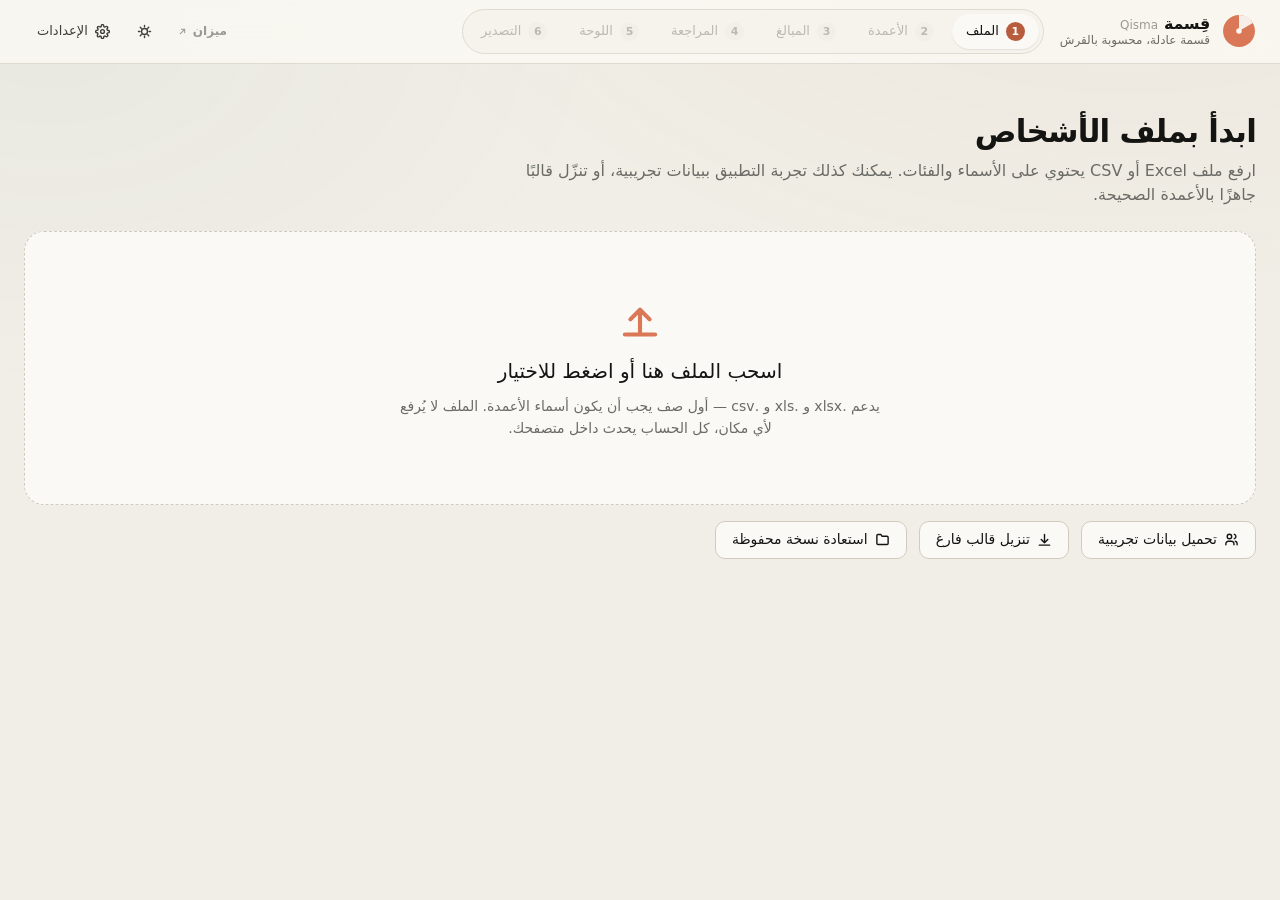
==== index.html @ bea5f079 "feat(ui): portal dropdowns, fix allocation filtering, and redesign pool cards - Portal `UI.dropdown`" ====
<!DOCTYPE html>
<html lang="ar" dir="rtl">
<head>
<meta charset="UTF-8">
<meta name="viewport" content="width=device-width, initial-scale=1, viewport-fit=cover">
<title>قِسمة — Qisma</title>
<link rel="icon" href="data:image/svg+xml,%3Csvg xmlns='http://www.w3.org/2000/svg' viewBox='0 0 32 32'%3E%3Ccircle cx='16' cy='16' r='15' fill='%23D97757'/%3E%3Cpath d='M16 1a15 15 0 0 1 13 7.5L16 16Z' fill='%23FAF9F5' opacity='.92'/%3E%3Ccircle cx='16' cy='16' r='2.6' fill='%23FAF9F5'/%3E%3C/svg%3E">
<script>
(function(){try{
  var raw = localStorage.getItem('qisma.settings.v1');
  var pref = raw ? ((JSON.parse(raw).ui || {}).theme || 'system') : 'system';
  if (pref !== 'light' && pref !== 'dark') pref = 'system';
  var dark = pref === 'dark' || (pref === 'system' && matchMedia('(prefers-color-scheme:dark)').matches);
  var r = document.documentElement;
  r.setAttribute('data-theme', dark ? 'dark' : 'light');
  r.setAttribute('data-theme-pref', pref);
}catch(e){document.documentElement.setAttribute('data-theme','light');}})();
</script>
<meta name="theme-color" content="#FAF9F5">
<style>
@font-face{font-family:'IBM Plex Sans Arabic';font-style:normal;font-weight:400 700;font-display:swap;src:local('IBM Plex Sans Arabic'),local('Noto Sans Arabic'),local('Segoe UI');}
:root{
color-scheme:light;
--paper:#F0EEE6; --surface:#FAF9F5; --surface-2:#F5F3EC; --surface-3:#EDEAE0;
--ink:#141413; --ink-2:#3D3D3A; --ink-3:#6B6B66; --ink-4:#9A9A93;
--line:#DEDBD1; --line-2:#CFCBBE; --line-3:#E8E5DB;
--accent:#D97757; --accent-ink:#B85C3E; --accent-wash:#FBEEE8; --accent-line:#EFCDBD;
--on-accent:#fff;
--accent-fill:#B85C3E; --accent-fill-hover:#A34F33;
--ok:#3F7A5C; --ok-wash:#EAF3EE; --ok-line:#C4DCCF;
--warn:#8A6220; --warn-wash:#FBF3E3; --warn-line:#EBD9B4;
--danger:#B4462F; --danger-wash:#FBEBE7; --danger-line:#EFC9BF;
--info:#3E6480; --info-wash:#ECF1F5; --info-line:#C6D6E1;
--glass:rgba(250,249,245,.82);
--scrim:rgba(20,20,19,.32);
--toast-bg:#141413; --toast-ink:#FAF9F5; --toast-hover:rgba(255,255,255,.12);
--toast-ok:#8FCBA8; --toast-warn:#E8C67B; --toast-danger:#EFA694;
--glow-1:rgba(217,119,87,.055); --glow-2:rgba(62,100,128,.038);
--s1:4px; --s2:8px; --s3:12px; --s4:16px; --s5:24px; --s6:32px; --s7:48px; --s8:64px;
--t-xs:12px; --t-sm:13px; --t-md:14px; --t-lg:16px; --t-xl:20px; --t-2xl:25px; --t-3xl:31px;
--r1:6px; --r2:10px; --r3:14px; --r4:20px; --r-pill:999px;
--e1:0 1px 2px rgba(20,20,19,.05), 0 1px 1px rgba(20,20,19,.04);
--e2:0 2px 4px rgba(20,20,19,.05), 0 6px 16px -6px rgba(20,20,19,.10);
--e3:0 4px 8px rgba(20,20,19,.06), 0 18px 44px -12px rgba(20,20,19,.18);
--d1:90ms; --d2:150ms; --d3:220ms; --d4:340ms;
--ease:cubic-bezier(.2,.6,.2,1); --ease-out:cubic-bezier(.16,.84,.28,1);
--font:'IBM Plex Sans Arabic','Noto Sans Arabic','Segoe UI',system-ui,sans-serif;
--nav-h:64px;
}
@media screen{
[data-theme="dark"]{
color-scheme:dark;
--paper:#1A1A18; --surface:#232320; --surface-2:#2A2A26; --surface-3:#33322D;
--ink:#F5F3EE; --ink-2:#D6D3CA; --ink-3:#A6A29A; --ink-4:#7C7871;
--line:#3A3934; --line-2:#4A4842; --line-3:#302F2B;
--accent:#E08A6B; --accent-ink:#F0A183;
--accent-fill:#E08A6B; --accent-fill-hover:#EC9A7C; --on-accent:#201A16;
--accent-wash:#2E211B; --accent-line:#54382C;
--ok:#7FBF9A; --ok-wash:#1B2A22; --ok-line:#2F4A3A;
--warn:#DEB463; --warn-wash:#2B2418; --warn-line:#4C3E22;
--danger:#E88A72; --danger-wash:#2E1D19; --danger-line:#553229;
--info:#8FB4CE; --info-wash:#1A242B; --info-line:#334754;
--e1:0 1px 2px rgba(0,0,0,.40), 0 1px 1px rgba(0,0,0,.30);
--e2:0 2px 4px rgba(0,0,0,.40), 0 6px 16px -6px rgba(0,0,0,.55);
--e3:0 4px 8px rgba(0,0,0,.45), 0 18px 44px -12px rgba(0,0,0,.65);
--glass:rgba(35,35,32,.82); --scrim:rgba(0,0,0,.60);
--toast-bg:#2F2E2A; --toast-ink:#F5F3EE;
--glow-1:rgba(217,119,87,.07); --glow-2:rgba(62,100,128,.06);
}}
*,*::before,*::after{box-sizing:border-box}
html,body{margin:0;padding:0}
html{-webkit-text-size-adjust:100%}
body{
background:var(--paper); color:var(--ink); font-family:var(--font);
font-size:var(--t-md); line-height:1.55; -webkit-font-smoothing:antialiased;
font-variant-numeric:tabular-nums; font-feature-settings:"tnum" 1,"lnum" 1;
}
body::before{
content:''; position:fixed; inset:0; pointer-events:none; z-index:0;
background:
radial-gradient(1100px 620px at 88% -12%, var(--glow-1), transparent 70%),
radial-gradient(820px 520px at 4% 4%, var(--glow-2), transparent 68%);
}
#app{position:relative; z-index:1}
h1,h2,h3,h4{margin:0; font-weight:600; letter-spacing:-.011em; line-height:1.25}
p{margin:0}
button,input,select,textarea{font:inherit; color:inherit}
:focus{outline:none}
:focus-visible{outline:2px solid var(--accent); outline-offset:2px; border-radius:var(--r1)}
::selection{background:var(--accent-wash); color:var(--accent-ink)}
.num{font-variant-numeric:tabular-nums; font-feature-settings:"tnum" 1,"lnum" 1}

.shell{max-width:1320px; margin:0 auto; padding:0 var(--s5) var(--s8)}
.topbar{
position:sticky; top:0; z-index:60; height:var(--nav-h);
display:flex; align-items:center; gap:var(--s4);
padding:0 var(--s5); margin-bottom:var(--s5);
background:var(--glass); border-bottom:1px solid var(--line);
}
@supports (backdrop-filter:blur(1px)){.topbar{backdrop-filter:blur(14px) saturate(1.5)}}
@supports not (backdrop-filter:blur(1px)){.topbar{background:var(--surface)}}
.topbar-inner{max-width:1320px; margin:0 auto; width:100%; display:flex; align-items:center; gap:var(--s4)}
.brand{display:flex; align-items:center; gap:var(--s3); min-width:0}
.brand-mark{width:34px; height:34px; flex:none; display:block}
.brand-mark .wedge{transform-origin:16px 16px; transition:transform var(--d4) var(--ease-out)}
.brand-mark.lift .wedge{transform:translate(1.4px,-1.4px) rotate(-3deg)}
.brand-text{display:flex; flex-direction:column; min-width:0}
.brand-name{font-size:var(--t-lg); font-weight:600; letter-spacing:-.02em; line-height:1.1; white-space:nowrap; overflow:hidden; text-overflow:ellipsis}
.brand-name span{color:var(--ink-4); font-weight:400; font-size:var(--t-xs); margin-inline-start:6px; letter-spacing:0}
.brand-tag{font-size:var(--t-xs); color:var(--ink-3); line-height:1.2; white-space:nowrap; overflow:hidden; text-overflow:ellipsis}
.topbar-spacer{flex:1 1 auto}
.topbar-actions{display:flex; align-items:center; gap:var(--s2)}
.topbar-link{
display:inline-flex; align-items:center; gap:5px; font-size:var(--t-xs); font-weight:600;
color:var(--ink-4); text-decoration:none; padding:6px 10px; border-radius:var(--r2);
transition:color var(--d2) var(--ease), background-color var(--d2) var(--ease);
}
.topbar-link:hover,.topbar-link:focus-visible{color:var(--accent); background:var(--surface-2)}
.topbar-link .icon-ext{width:11px; height:11px; transform:rotate(45deg); flex:none}

.stepper{display:flex; align-items:center; gap:var(--s1); padding:var(--s1); background:var(--surface-2); border:1px solid var(--line); border-radius:var(--r-pill)}
.step-pill{
display:flex; align-items:center; gap:7px; padding:7px 14px; border:0; border-radius:var(--r-pill);
background:transparent; color:var(--ink-3); font-size:var(--t-sm); font-weight:500; cursor:pointer; white-space:nowrap;
transition:background var(--d2) var(--ease), color var(--d2) var(--ease);
}
.step-pill:hover:not(:disabled){background:var(--surface-3); color:var(--ink)}
.step-pill[aria-current="step"]{background:var(--surface); color:var(--ink); box-shadow:var(--e1)}
.step-pill:disabled{opacity:.42; cursor:not-allowed}
.step-dot{width:19px; height:19px; flex:none; border-radius:50%; display:grid; place-items:center; font-size:11px; font-weight:600; background:var(--surface-3); color:var(--ink-3)}
.step-dot svg{width:11px; height:11px}
.step-pill[aria-current="step"] .step-dot{background:var(--accent-fill); color:var(--on-accent)}
.step-pill.done .step-dot{background:var(--ok); color:var(--on-accent)}

.page-head{padding:var(--s5) 0 var(--s5)}
.page-title{font-size:var(--t-3xl); letter-spacing:-.025em}
.page-sub{margin-top:var(--s2); color:var(--ink-3); font-size:var(--t-lg); max-width:74ch; line-height:1.5}
.section-label{
display:inline-flex; flex-direction:column; gap:6px;
font-size:var(--t-xs); font-weight:600; color:var(--ink-3);
}
.section-label::after{content:''; width:24px; height:2px; background:var(--accent); border-radius:2px}
.card{background:var(--surface); border:1px solid var(--line); border-radius:var(--r3); box-shadow:var(--e1)}
.card-pad{padding:var(--s5)}
.card-head{display:flex; align-items:flex-start; justify-content:space-between; gap:var(--s4); padding:var(--s4) var(--s5); border-bottom:1px solid var(--line-3)}
.card-title{font-size:var(--t-lg)}
.card-note{margin-top:2px; font-size:var(--t-sm); color:var(--ink-3)}
.pool-list{display:flex; flex-direction:column; gap:var(--s3)}
.pool-item{
padding:var(--s4); background:var(--surface-2); border:1px solid var(--line-3); border-radius:var(--r3);
transition:border-color var(--d2) var(--ease), box-shadow var(--d2) var(--ease), background var(--d2) var(--ease);
}
.pool-item:hover{border-color:var(--line-2); box-shadow:var(--e1); background:var(--surface)}
.pool-item-top{display:flex; align-items:center; gap:var(--s2); margin-bottom:var(--s3)}
.pool-name{flex:1 1 auto; background:transparent; border-color:transparent; padding-inline-start:0; font-size:var(--t-lg); font-weight:600; letter-spacing:-.01em}
.pool-name:hover:not(:disabled),.pool-name:focus{background:var(--surface); border-color:var(--line-2); padding-inline-start:var(--s3)}
.pool-item-fields{display:flex; align-items:flex-end; gap:var(--s3); flex-wrap:wrap}
.pool-item-fields>.field{flex:1 1 130px; min-width:110px}
.pool-net{flex:1 1 150px; min-width:140px}
.pool-net .field-label{margin-bottom:6px}
.pool-net .money-int{color:var(--accent-ink)}
.grid{display:grid; gap:var(--s4)}
.stack{display:flex; flex-direction:column}
.row{display:flex; align-items:center}
.between{justify-content:space-between}
.wrap{flex-wrap:wrap}
.g2{gap:var(--s2)} .g3{gap:var(--s3)} .g4{gap:var(--s4)} .g5{gap:var(--s5)} .g6{gap:var(--s6)}
.muted{color:var(--ink-3)}
.tiny{font-size:var(--t-xs)}
.small{font-size:var(--t-sm)}
.divider{height:1px; background:var(--line-3); border:0; margin:var(--s4) 0}
.btn{
display:inline-flex; align-items:center; justify-content:center; gap:7px;
height:38px; padding:0 var(--s4); border-radius:var(--r2);
border:1px solid var(--line-2); background:var(--surface); color:var(--ink);
font-size:var(--t-md); font-weight:500; cursor:pointer; white-space:nowrap;
transition:background var(--d2) var(--ease), border-color var(--d2) var(--ease), box-shadow var(--d2) var(--ease), transform var(--d1) var(--ease);
}
.btn:hover:not(:disabled){background:var(--surface-2); border-color:var(--ink-4)}
.btn:active:not(:disabled){transform:translateY(.5px)}
.btn:disabled{opacity:.45; cursor:not-allowed}
.btn svg{width:15px; height:15px; flex:none}
.btn-primary{background:var(--accent-fill); border-color:var(--accent-fill); color:var(--on-accent); box-shadow:var(--e1)}
.btn-primary:hover:not(:disabled){background:var(--accent-fill-hover); border-color:var(--accent-fill-hover)}
.btn-ghost{background:transparent; border-color:transparent; color:var(--ink-2)}
.btn-ghost:hover:not(:disabled){background:var(--surface-3); border-color:transparent}
.btn-danger{background:transparent; border-color:var(--danger-line); color:var(--danger)}
.btn-danger:hover:not(:disabled){background:var(--danger-wash); border-color:var(--danger)}
.btn-sm{height:31px; padding:0 var(--s3); font-size:var(--t-sm); border-radius:var(--r1)}
.btn-icon{width:34px; height:34px; padding:0; border-radius:var(--r2)}
.btn-icon.btn-sm{width:28px; height:28px}
.btn-block{width:100%}

.field{display:flex; flex-direction:column; gap:6px}
.field-label{font-size:var(--t-sm); font-weight:500; color:var(--ink-2)}
.field-help{font-size:var(--t-xs); color:var(--ink-3); line-height:1.45}
.input{
height:38px; width:100%; padding:0 var(--s3); border-radius:var(--r2);
border:1px solid var(--line-2); background:var(--surface); color:var(--ink);
transition:border-color var(--d2) var(--ease), box-shadow var(--d2) var(--ease);
}
.input:hover:not(:disabled){border-color:var(--ink-4)}
.input:focus{border-color:var(--accent); box-shadow:0 0 0 3px var(--accent-wash)}
.input:disabled{background:var(--surface-3); color:var(--ink-4); cursor:not-allowed}
.input.num-input{text-align:end; font-variant-numeric:tabular-nums}
.input-sm{height:30px; font-size:var(--t-sm); padding:0 var(--s2); border-radius:var(--r1)}
.search-wrap{position:relative; flex:1 1 260px; min-width:200px}
.search-wrap .input{padding-inline-start:36px; padding-inline-end:34px}
.search-wrap .search-icon{position:absolute; inset-inline-start:11px; top:50%; transform:translateY(-50%); color:var(--ink-4); width:15px; height:15px}
.search-clear{position:absolute; inset-inline-end:6px; top:50%; transform:translateY(-50%)}

.check{display:inline-flex; align-items:center; gap:9px; cursor:pointer; user-select:none; font-size:var(--t-md)}
.check input{position:absolute; opacity:0; width:0; height:0}
.check-box{
width:17px; height:17px; flex:none; border-radius:5px; border:1.5px solid var(--line-2);
background:var(--surface); display:grid; place-items:center;
transition:background var(--d2) var(--ease), border-color var(--d2) var(--ease);
}
.check-box svg{width:11px; height:11px; color:var(--on-accent); opacity:0; transform:scale(.6); transition:opacity var(--d2) var(--ease), transform var(--d2) var(--ease-out)}
.check input:checked+.check-box{background:var(--accent-fill); border-color:var(--accent-fill)}
.check input:checked+.check-box svg{opacity:1; transform:scale(1)}
.check input:indeterminate+.check-box{background:var(--accent-fill); border-color:var(--accent-fill)}
.check input:indeterminate+.check-box::after{content:''; width:9px; height:1.5px; background:var(--on-accent); border-radius:2px}
.check input:indeterminate+.check-box svg{display:none}
.check input:focus-visible+.check-box{outline:2px solid var(--accent); outline-offset:2px}
.check:hover .check-box{border-color:var(--ink-4)}
.check input:disabled+.check-box{opacity:.4}
.check.check-sm .check-box{width:15px; height:15px; border-radius:4px}

.dd{position:relative; display:inline-flex}
.dd-trigger{
display:inline-flex; align-items:center; justify-content:space-between; gap:var(--s2);
height:38px; min-width:130px; padding:0 var(--s3); border-radius:var(--r2);
border:1px solid var(--line-2); background:var(--surface); color:var(--ink);
font-size:var(--t-md); cursor:pointer; text-align:start;
transition:border-color var(--d2) var(--ease), box-shadow var(--d2) var(--ease);
}
.dd-trigger:hover{border-color:var(--ink-4)}
.dd-trigger[aria-expanded="true"]{border-color:var(--accent); box-shadow:0 0 0 3px var(--accent-wash)}
.dd-trigger .dd-value{overflow:hidden; text-overflow:ellipsis; white-space:nowrap}
.dd-trigger .dd-caret{width:13px; height:13px; flex:none; color:var(--ink-4); transition:transform var(--d2) var(--ease)}
.dd-trigger[aria-expanded="true"] .dd-caret{transform:rotate(180deg)}
.dd-trigger.dd-sm{height:30px; font-size:var(--t-sm); min-width:96px; padding:0 var(--s2); border-radius:var(--r1)}
.dd-panel{
position:absolute; z-index:70; top:calc(100% + 5px); inset-inline-start:0; min-width:100%; max-width:340px;
max-height:290px; overflow:auto; padding:var(--s1);
background:var(--surface); border:1px solid var(--line-2); border-radius:var(--r2); box-shadow:var(--e3);
animation:pop var(--d2) var(--ease-out);
}
.dd-panel.align-end{inset-inline-start:auto; inset-inline-end:0}
.dd-panel-portal{position:fixed; top:auto; inset-inline-start:auto; inset-inline-end:auto; min-width:0}
@keyframes pop{from{opacity:0; transform:translateY(-4px) scale(.985)}to{opacity:1; transform:none}}
.dd-opt{
display:flex; align-items:center; gap:var(--s2); width:100%; padding:8px 10px; border:0; border-radius:var(--r1);
background:transparent; color:var(--ink); font-size:var(--t-md); text-align:start; cursor:pointer;
}
.dd-opt:hover,.dd-opt.active{background:var(--surface-3)}
.dd-opt[aria-selected="true"]{color:var(--accent-ink); font-weight:500}
.dd-opt .dd-tick{width:13px; height:13px; flex:none; opacity:0}
.dd-opt[aria-selected="true"] .dd-tick{opacity:1}
.dd-opt .dd-opt-icon{width:14px; height:14px; flex:none}
.dd-opt-count{margin-inline-start:auto; font-size:var(--t-xs); color:var(--ink-4)}
.dd-sep{height:1px; background:var(--line-3); margin:var(--s1) 6px}
.dd-group{padding:8px 10px 4px; font-size:var(--t-xs); font-weight:600; color:var(--ink-4)}
.chip{
display:inline-flex; align-items:center; gap:6px; height:30px; padding:0 11px; border-radius:var(--r-pill);
border:1px solid var(--line-2); background:var(--surface); color:var(--ink-2);
font-size:var(--t-sm); font-weight:500; cursor:pointer; white-space:nowrap;
transition:background var(--d2) var(--ease), border-color var(--d2) var(--ease), color var(--d2) var(--ease);
}
.chip:hover{border-color:var(--ink-4); background:var(--surface-2)}
.chip[aria-pressed="true"]{background:var(--accent-wash); border-color:var(--accent-line); color:var(--accent-ink)}
.chip-count{font-size:11px; color:var(--ink-4); font-variant-numeric:tabular-nums}
.chip[aria-pressed="true"] .chip-count{color:var(--accent-ink); opacity:.75}
.chip-x{width:12px; height:12px; opacity:.6}
.chip-row{display:flex; align-items:center; gap:var(--s2); flex-wrap:wrap}

.badge{display:inline-flex; align-items:center; gap:5px; height:22px; padding:0 9px; border-radius:var(--r-pill); font-size:var(--t-xs); font-weight:600; white-space:nowrap; border:1px solid transparent}
.badge svg{width:11px; height:11px}
.badge-ok{background:var(--ok-wash); color:var(--ok); border-color:var(--ok-line)}
.badge-warn{background:var(--warn-wash); color:var(--warn); border-color:var(--warn-line)}
.badge-danger{background:var(--danger-wash); color:var(--danger); border-color:var(--danger-line)}
.badge-info{background:var(--info-wash); color:var(--info); border-color:var(--info-line)}
.badge-neutral{background:var(--surface-3); color:var(--ink-3); border-color:var(--line)}
.badge-accent{background:var(--accent-wash); color:var(--accent-ink); border-color:var(--accent-line)}

.notice{display:flex; gap:var(--s3); padding:var(--s3) var(--s4); border-radius:var(--r2); border:1px solid var(--info-line); background:var(--info-wash); color:var(--ink-2); font-size:var(--t-sm); line-height:1.5}
.notice-icon{flex:none; width:16px; height:16px; margin-top:2px; color:var(--info)}
.notice-body{flex:1 1 auto; min-width:0}
.notice-title{font-weight:600; color:var(--ink); font-size:var(--t-md)}
.notice-actions{display:flex; gap:var(--s2); align-items:center; flex-wrap:wrap; margin-top:var(--s2)}
.notice-ok{border-color:var(--ok-line); background:var(--ok-wash)} .notice-ok .notice-icon{color:var(--ok)}
.notice-warn{border-color:var(--warn-line); background:var(--warn-wash)} .notice-warn .notice-icon{color:var(--warn)}
.notice-danger{border-color:var(--danger-line); background:var(--danger-wash)} .notice-danger .notice-icon{color:var(--danger)}
.notice-accent{border-color:var(--accent-line); background:var(--accent-wash)} .notice-accent .notice-icon{color:var(--accent-ink)}

.money{display:inline-flex; align-items:baseline; gap:1px; font-variant-numeric:tabular-nums; white-space:nowrap; direction:ltr}
.money-int{font-weight:600}
.money-frac{font-size:.78em; color:var(--ink-3); font-weight:500}
.money-neg{color:var(--danger)}
.money-zero{color:var(--ink-4)}
.money-lg .money-int{font-size:var(--t-2xl); letter-spacing:-.02em}
.money-xl .money-int{font-size:var(--t-3xl); letter-spacing:-.028em}
.cur{font-size:var(--t-xs); font-weight:500; color:var(--ink-4); letter-spacing:.02em}

.kpi-row{display:grid; grid-template-columns:repeat(auto-fit,minmax(196px,1fr)); gap:var(--s3)}
.kpi{position:relative; padding:var(--s4) var(--s4) var(--s4) var(--s4); background:var(--surface); border:1px solid var(--line); border-radius:var(--r3); box-shadow:var(--e1); overflow:hidden}
.kpi::before{content:''; position:absolute; inset-block:0; inset-inline-start:0; width:3px; background:var(--accent); opacity:.85}
.kpi.kpi-ok::before{background:var(--ok)} .kpi.kpi-warn::before{background:var(--warn)}
.kpi.kpi-danger::before{background:var(--danger)} .kpi.kpi-info::before{background:var(--info)}
.kpi.kpi-flat::before{display:none}
.kpi-label{display:flex; align-items:center; gap:5px; font-size:var(--t-xs); font-weight:600; color:var(--ink-3)}
.kpi-label svg{width:13px; height:13px; flex:none}
.kpi-value{margin-top:var(--s2); display:flex; align-items:baseline; gap:6px; flex-wrap:wrap}
.kpi-foot{margin-top:6px; font-size:var(--t-xs); color:var(--ink-3); line-height:1.45}

.meter{margin-top:var(--s3)}
.meter-track{position:relative; height:6px; border-radius:var(--r-pill); background:var(--surface-3); overflow:visible}
.meter-fill{height:100%; border-radius:var(--r-pill); background:var(--accent); transition:width var(--d4) var(--ease-out)}
.meter-fill.is-ok{background:var(--ok)} .meter-fill.is-warn{background:var(--warn)} .meter-fill.is-danger{background:var(--danger)}
.meter-target{position:absolute; top:-3px; width:2px; height:12px; background:var(--ink-2); border-radius:1px; opacity:.55}
.meter-legend{display:flex; justify-content:space-between; gap:var(--s2); margin-top:6px; font-size:var(--t-xs); color:var(--ink-3)}

.table-wrap{position:relative; overflow:auto; border-radius:var(--r2); border:1px solid var(--line)}
.table-wrap.h-md{max-height:520px}
.table-wrap.h-lg{max-height:640px}
.table-wrap::-webkit-scrollbar{height:9px; width:9px}
.table-wrap::-webkit-scrollbar-track{background:transparent}
.table-wrap::-webkit-scrollbar-thumb{background:var(--line-2); border-radius:99px; border:2px solid var(--surface)}
.table-wrap:hover::-webkit-scrollbar-thumb{background:var(--ink-4)}
.table-wrap{scrollbar-width:thin; scrollbar-color:var(--line-2) transparent}
.scroll-shadow{position:absolute; inset-block:0; width:28px; pointer-events:none; opacity:0; transition:opacity var(--d2) var(--ease); z-index:5}
.scroll-shadow-end{inset-inline-end:0; background:linear-gradient(to right, var(--surface) 0%, transparent 100%)}
.table-wrap.can-scroll-end .scroll-shadow-end{opacity:1}
table.dt{width:100%; border-collapse:separate; border-spacing:0; font-size:var(--t-md); background:var(--surface)}
table.dt.dt-fixed{table-layout:fixed}
table.dt thead th:first-child{inset-inline-start:0; z-index:3; transition:box-shadow var(--d2) var(--ease)}
table.dt tbody td:first-child{position:sticky; inset-inline-start:0; z-index:1; background:var(--surface); transition:box-shadow var(--d2) var(--ease)}
table.dt tbody tr:hover td:first-child{background:var(--surface-2)}
table.dt tfoot td:first-child{position:sticky; inset-inline-start:0; z-index:2; transition:box-shadow var(--d2) var(--ease)}
.table-wrap.can-scroll-start table.dt thead th:first-child,
.table-wrap.can-scroll-start table.dt tbody td:first-child,
.table-wrap.can-scroll-start table.dt tfoot td:first-child{box-shadow:inset 1px 0 0 var(--line-2)}
table.dt thead th{
position:sticky; top:0; z-index:2; background:var(--surface-2); color:var(--ink-3);
font-size:var(--t-xs); font-weight:600;
text-align:start; padding:11px var(--s3); border-bottom:1px solid var(--line-2); white-space:nowrap;
}
table.dt thead th.num-col{text-align:end}
table.dt thead th.sortable{cursor:pointer; user-select:none}
table.dt thead th.sortable:hover{color:var(--ink); background:var(--surface-3)}
.th-inner{display:inline-flex; align-items:center; gap:5px}
th.num-col .th-inner{flex-direction:row-reverse}
.sort-ind{width:11px; height:11px; opacity:0; transition:opacity var(--d2) var(--ease), transform var(--d2) var(--ease)}
th[aria-sort] .sort-ind{opacity:1; color:var(--accent)}
th[aria-sort="descending"] .sort-ind{transform:rotate(180deg)}
th.sortable:hover .sort-ind{opacity:.45}
table.dt tbody td{height:44px; padding:0 var(--s3); border-bottom:1px solid var(--line-3); vertical-align:middle}
table.dt tbody tr:last-child td{border-bottom:0}
table.dt tbody tr{transition:background var(--d1) linear}
table.dt tbody tr:hover td{background:var(--surface-2)}
table.dt td.num-col{text-align:end; font-variant-numeric:tabular-nums}
table.dt td.name-col{font-weight:500; max-width:250px; overflow:hidden; text-overflow:ellipsis; white-space:nowrap}
table.dt td.dept-col,table.dt td.pool-col{overflow:hidden; text-overflow:ellipsis; white-space:nowrap}
table.dt tbody tr.is-special td:first-child::before,
table.dt tbody tr.is-excluded td:first-child::before,
table.dt tbody tr.is-orphan td:first-child::before{content:''; position:absolute; inset-block:0; inset-inline-end:0; border-inline-end:3px solid}
table.dt tbody tr.is-special td:first-child::before{border-color:var(--warn)}
table.dt tbody tr.is-excluded{color:var(--ink-4)}
table.dt tbody tr.is-excluded td:first-child::before{border-color:var(--ink-4)}
table.dt tbody tr.is-orphan td:first-child::before{border-color:var(--danger)}
table.dt tfoot td{height:46px; padding:0 var(--s3); background:var(--surface-2); font-weight:600; border-top:1px solid var(--line-2); position:sticky; bottom:0}
table.dt tfoot td.num-col{text-align:end}
table.dt.compact tbody td{height:36px}
.mark{background:var(--accent-wash); color:var(--accent-ink); border-radius:3px; padding:0 1px; font-weight:600}
.empty-state{display:flex; flex-direction:column; align-items:center; gap:var(--s3); padding:var(--s8) var(--s5); text-align:center; color:var(--ink-3)}
.empty-state svg{width:34px; height:34px; color:var(--ink-4)}
.empty-state-title{font-size:var(--t-lg); font-weight:600; color:var(--ink-2)}
.toolbar{
position:sticky; top:var(--nav-h); z-index:40; display:flex; align-items:center; gap:var(--s3); flex-wrap:wrap;
padding:var(--s3) var(--s4); margin-bottom:var(--s4);
background:var(--glass); border:1px solid var(--line); border-radius:var(--r3); box-shadow:var(--e1);
}
@supports (backdrop-filter:blur(1px)){.toolbar{backdrop-filter:blur(14px) saturate(1.5)}}
@supports not (backdrop-filter:blur(1px)){.toolbar{background:var(--surface)}}
.toolbar-count{font-size:var(--t-sm); color:var(--ink-2); white-space:nowrap}
.toolbar-count b{font-weight:600; font-variant-numeric:tabular-nums}
.toolbar-trust{font-size:var(--t-xs); color:var(--ink-3)}

.pager{display:flex; align-items:center; justify-content:space-between; gap:var(--s3); flex-wrap:wrap; padding:var(--s3) var(--s1) 0}
.pager-range{font-size:var(--t-sm); color:var(--ink-3); font-variant-numeric:tabular-nums}
.pager-list{display:flex; align-items:center; gap:3px}
.pager-btn{min-width:30px; height:30px; padding:0 8px; border-radius:var(--r1); border:1px solid transparent; background:transparent; color:var(--ink-2); font-size:var(--t-sm); cursor:pointer; font-variant-numeric:tabular-nums}
.pager-btn:hover:not(:disabled){background:var(--surface-3)}
.pager-btn[aria-current="page"]{background:var(--accent-fill); border-color:var(--accent-fill); color:var(--on-accent); font-weight:600}
.pager-btn:disabled{opacity:.35; cursor:not-allowed}
.pager-gap{padding:0 4px; color:var(--ink-4)}

.modal-scrim{position:fixed; inset:0; z-index:90; background:var(--scrim); display:grid; place-items:center; padding:var(--s5); animation:fade var(--d2) var(--ease)}
@supports (backdrop-filter:blur(1px)){.modal-scrim{backdrop-filter:blur(3px)}}
@keyframes fade{from{opacity:0}to{opacity:1}}
.modal{
width:min(680px,100%); max-height:min(86vh,860px); display:flex; flex-direction:column;
background:var(--surface); border:1px solid var(--line-2); border-radius:var(--r4); box-shadow:var(--e3);
animation:rise var(--d3) var(--ease-out);
}
@keyframes rise{from{opacity:0; transform:translateY(10px) scale(.99)}to{opacity:1; transform:none}}
.modal-lg{width:min(940px,100%)}
.modal-head{display:flex; align-items:flex-start; justify-content:space-between; gap:var(--s4); padding:var(--s5) var(--s5) var(--s4)}
.modal-title{font-size:var(--t-xl)}
.modal-sub{margin-top:4px; font-size:var(--t-sm); color:var(--ink-3)}
.modal-body{flex:1 1 auto; overflow:auto; padding:0 var(--s5) var(--s5)}
.modal-foot{display:flex; align-items:center; justify-content:space-between; gap:var(--s3); flex-wrap:wrap; padding:var(--s4) var(--s5); border-top:1px solid var(--line-3); background:var(--surface-2); border-radius:0 0 var(--r4) var(--r4)}

.settings-shell{display:grid; grid-template-columns:210px 1fr; min-height:440px}
.settings-rail{border-inline-end:1px solid var(--line-3); padding:var(--s3); display:flex; flex-direction:column; gap:2px; background:var(--surface-2); border-radius:0 0 0 var(--r4)}
.rail-btn{display:flex; align-items:center; gap:9px; width:100%; padding:9px 11px; border:0; border-radius:var(--r2); background:transparent; color:var(--ink-2); font-size:var(--t-md); text-align:start; cursor:pointer; transition:background var(--d2) var(--ease)}
.rail-btn:hover{background:var(--surface-3)}
.rail-btn[aria-current="true"]{background:var(--surface); color:var(--ink); font-weight:600; box-shadow:var(--e1)}
.rail-btn svg{width:15px; height:15px; flex:none; color:var(--ink-3)}
.rail-btn[aria-current="true"] svg{color:var(--accent)}
.settings-pane{padding:var(--s5); overflow:auto; max-height:min(72vh,700px)}
.pane-title{font-size:var(--t-xl)}
.pane-intro{margin:6px 0 var(--s5); font-size:var(--t-sm); color:var(--ink-3); line-height:1.55; max-width:62ch}
.setting-row{display:grid; grid-template-columns:1fr 132px; gap:var(--s4); align-items:center; padding:11px 0; border-bottom:1px solid var(--line-3)}
.setting-row:last-child{border-bottom:0}
.setting-row.wide{grid-template-columns:1fr 200px}
.setting-name{font-size:var(--t-md); font-weight:500}
.setting-desc{font-size:var(--t-xs); color:var(--ink-3); margin-top:2px}

.upload{
display:grid; place-items:center; gap:var(--s4); padding:var(--s8) var(--s5); text-align:center;
border:1.5px dashed var(--line-2); border-radius:var(--r4); background:var(--surface); cursor:pointer;
transition:background var(--d2) var(--ease), border-color var(--d2) var(--ease);
}
.upload:hover,.upload.drag{background:var(--accent-wash); border-color:var(--accent)}
.upload-icon{width:44px; height:44px; color:var(--accent)}
.upload-title{font-size:var(--t-xl)}
.upload-help{color:var(--ink-3); max-width:56ch; line-height:1.6}

.chart-card{padding:var(--s5); background:var(--surface); border:1px solid var(--line); border-radius:var(--r3); box-shadow:var(--e1)}
.chart-rows{display:flex; flex-direction:column; gap:9px; margin-top:var(--s4)}
.chart-row{display:grid; grid-template-columns:minmax(0,38%) 1fr 92px; align-items:center; gap:var(--s3)}
.chart-name{font-size:var(--t-sm); color:var(--ink-2); overflow:hidden; text-overflow:ellipsis; white-space:nowrap}
.chart-track{height:20px; border-radius:var(--r1); background:var(--surface-3); overflow:hidden}
.chart-bar{height:100%; border-radius:var(--r1); background:var(--accent); width:0; transition:width var(--d4) var(--ease-out)}
.chart-bar.alt{background:var(--info)}
.chart-row:hover .chart-bar{filter:brightness(.94)}
.chart-val{text-align:end; font-size:var(--t-sm); font-variant-numeric:tabular-nums; color:var(--ink-2)}

.toasts{position:fixed; inset-block-end:var(--s5); inset-inline-start:var(--s5); z-index:120; display:flex; flex-direction:column-reverse; gap:var(--s2); max-width:380px}
.toast{display:flex; align-items:flex-start; gap:var(--s3); padding:var(--s3) var(--s3) var(--s3) var(--s4); border-radius:var(--r2); background:var(--toast-bg); color:var(--toast-ink); font-size:var(--t-sm); box-shadow:var(--e3); animation:toast-in var(--d3) var(--ease-out); line-height:1.5}
.toast svg{width:15px; height:15px; flex:none; margin-top:1px}
.toast-body{flex:1 1 auto; min-width:0}
.toast-x{flex:none; color:var(--toast-ink); opacity:.6; margin-top:-2px}
.toast-x:hover{opacity:1; background:var(--toast-hover)}
.toast.is-ok svg{color:var(--toast-ok)} .toast.is-warn svg{color:var(--toast-warn)} .toast.is-danger svg{color:var(--toast-danger)}
@keyframes toast-in{from{opacity:0; transform:translateY(10px)}to{opacity:1; transform:none}}
.toast.leaving{opacity:0; transform:translateY(6px); transition:opacity var(--d2) var(--ease), transform var(--d2) var(--ease)}

.restore-bar{display:flex; align-items:center; gap:var(--s3); flex-wrap:wrap; padding:var(--s3) var(--s4); margin-bottom:var(--s4); border:1px solid var(--accent-line); background:var(--accent-wash); border-radius:var(--r2); font-size:var(--t-sm)}
.restore-bar b{font-weight:600}
.restore-bar svg{width:16px; height:16px; flex:none}
.sr-only{position:absolute; width:1px; height:1px; padding:0; margin:-1px; overflow:hidden; clip:rect(0,0,0,0); white-space:nowrap; border:0}
.skip-link{position:fixed; inset-block-start:var(--s2); inset-inline-start:var(--s2); z-index:200; padding:var(--s2) var(--s4); background:var(--accent-fill); color:var(--on-accent); border-radius:var(--r2); font-size:var(--t-sm); font-weight:600; text-decoration:none; transform:translateY(-200%); transition:transform var(--d2) var(--ease)}
.skip-link:focus{transform:translateY(0); outline:2px solid var(--ink); outline-offset:2px}
@media (prefers-reduced-motion:reduce){.skip-link{transition:none}}
.tooltip{position:fixed; z-index:130; padding:6px 10px; border-radius:var(--r1); background:var(--toast-bg); color:var(--toast-ink); font-size:var(--t-xs); pointer-events:none; box-shadow:var(--e2); max-width:260px; animation:fade var(--d1) var(--ease)}
.mount{animation:mount var(--d3) var(--ease-out) both}
@keyframes mount{from{opacity:0; transform:translateY(6px)}to{opacity:1; transform:none}}
.mount-1{animation-delay:24ms}.mount-2{animation-delay:48ms}.mount-3{animation-delay:72ms}.mount-4{animation-delay:96ms}
.mount-5{animation-delay:120ms}.mount-6{animation-delay:144ms}.mount-7{animation-delay:168ms}.mount-8{animation-delay:192ms}

.grid-2{display:grid; grid-template-columns:repeat(2,minmax(0,1fr)); gap:var(--s4)}
.grid-3{display:grid; grid-template-columns:repeat(3,minmax(0,1fr)); gap:var(--s4)}
.grid-auto{display:grid; grid-template-columns:repeat(auto-fit,minmax(260px,1fr)); gap:var(--s4)}
.dash-grid{display:grid; grid-template-columns:repeat(12,minmax(0,1fr)); gap:var(--s4)}
.col-4{grid-column:span 4} .col-5{grid-column:span 5} .col-6{grid-column:span 6}
.col-7{grid-column:span 7} .col-8{grid-column:span 8} .col-12{grid-column:1 / -1}
@media (max-width:1080px){
.grid-3,.dash-grid{grid-template-columns:repeat(2,minmax(0,1fr))}
.col-4,.col-5,.col-6,.col-7,.col-8{grid-column:span 2}
.settings-shell{grid-template-columns:1fr}
.settings-rail{flex-direction:row; overflow:auto; border-inline-end:0; border-bottom:1px solid var(--line-3); border-radius:0}
.rail-btn{white-space:nowrap}
}
@media (max-width:760px){
:root{--nav-h:auto}
.shell{padding:0 var(--s3) var(--s7); padding-left:calc(var(--s3) + env(safe-area-inset-left)); padding-right:calc(var(--s3) + env(safe-area-inset-right))}
.topbar{position:sticky; top:0; height:auto; padding:calc(var(--s2) + env(safe-area-inset-top)) var(--s3) var(--s2)}
.topbar-inner{display:grid; grid-template-columns:1fr auto; grid-template-areas:"brand actions" "steps steps"; align-items:center; gap:var(--s2)}
.brand{grid-area:brand}
.topbar-steps{grid-area:steps}
.topbar-inner > .topbar-spacer{display:none}
.topbar-actions{grid-area:actions; justify-content:flex-end}
.brand-tag{display:none}
.stepper{width:100%; overflow-x:auto; overflow-y:hidden; -webkit-overflow-scrolling:touch; scrollbar-width:none; border-radius:var(--r2); justify-content:flex-start}
.stepper::-webkit-scrollbar{display:none}
.step-pill{flex:0 0 auto; min-height:38px}
.grid-2,.grid-3,.dash-grid,.grid-auto{grid-template-columns:1fr}
.col-4,.col-5,.col-6,.col-7,.col-8{grid-column:1 / -1}
.kpi-row{grid-template-columns:repeat(2,minmax(0,1fr)); gap:var(--s2)}
.page-title{font-size:var(--t-2xl)}
.page-head{padding:var(--s4) 0}
.toolbar{position:static; padding:var(--s3)}
.search-wrap{flex:1 1 100%}
.toolbar .dd{flex:1 1 calc(50% - var(--s2))}
.toolbar .dd-trigger{width:100%}
.toolbar-count{flex:1 1 100%; text-align:start}
.chip-row-scroll{overflow-x:auto; flex-wrap:nowrap; -webkit-overflow-scrolling:touch; scrollbar-width:none; padding-bottom:2px}
.chip-row-scroll::-webkit-scrollbar{display:none}
.chip-row-scroll .chip{flex:0 0 auto}
.table-wrap{overflow-x:auto; -webkit-overflow-scrolling:touch}
.table-wrap.h-md,.table-wrap.h-lg{max-height:none}
table.dt.dt-wide{min-width:980px}
table.dt thead th,table.dt tbody td{padding:10px var(--s2)}
.pager{flex-direction:column; align-items:stretch; gap:var(--s2)}
.pager-list{justify-content:center; flex-wrap:wrap}
.pager-btn{min-width:38px; min-height:38px}
.modal-scrim{padding:0; place-items:stretch}
.modal{width:100%; max-width:none; max-height:100vh; height:100vh; max-height:100dvh; height:100dvh; border-radius:0}
.dd-panel{max-width:none; max-height:60vh}
.modal-head,.modal-body,.modal-foot{padding-inline:var(--s4)}
.modal-foot{flex-direction:column-reverse; align-items:stretch; gap:var(--s2)}
.modal-foot .btn{width:100%}
.settings-rail{gap:var(--s1)}
.settings-pane{max-height:none; overflow:visible}
.setting-row,.setting-row.wide{grid-template-columns:1fr; gap:var(--s2); align-items:stretch}
.setting-row .input,.setting-row .dd,.setting-row .dd-trigger{width:100%}
.pool-item-fields{flex-direction:column; align-items:stretch}
.chart-row{grid-template-columns:minmax(0,42%) 1fr; row-gap:2px}
.chart-val{grid-column:2; text-align:start; font-size:var(--t-xs)}
.btn{min-height:42px}
.btn-sm{min-height:36px}
.input,.dd-trigger{min-height:44px; font-size:16px}
.input-sm,.dd-trigger.dd-sm{min-height:38px; font-size:16px}
.check{align-items:flex-start}
.check-box{width:20px; height:20px; margin-top:2px}
.upload{padding:var(--s6) var(--s4)}
.toasts{inset-inline:var(--s3); max-width:none; inset-block-end:calc(var(--s3) + env(safe-area-inset-bottom))}
.nav-foot{flex-direction:column-reverse}
.nav-foot .btn{width:100%}
}
@media (max-width:420px){
.shell{padding:0 var(--s2) var(--s6); padding-left:calc(var(--s2) + env(safe-area-inset-left)); padding-right:calc(var(--s2) + env(safe-area-inset-right))}
.page-title{font-size:var(--t-xl)}
.kpi-value .money-int{font-size:var(--t-2xl)}
.kpi-row{grid-template-columns:1fr}
.step-pill span:not(.step-dot){display:none}
.step-pill[aria-current="step"] span:not(.step-dot){display:inline}
}
@page{size:A4; margin:14mm 12mm}
@media print{
.topbar,.toolbar,.stepper,.pager,.toasts,.btn,.restore-bar,.skip-link,.modal,.backdrop,.sheet{display:none !important}
html,body{background:#fff !important; color:#000}
body::before{display:none}
.shell{max-width:none; padding:0}
.card,.kpi,.chart-card{box-shadow:none; border-color:#ccc; break-inside:avoid}
.table-wrap{max-height:none !important; overflow:visible !important; border-color:#ccc}
table.dt{width:100%; border-collapse:collapse; font-size:10pt}
table.dt.dt-fixed{table-layout:auto}
table.dt thead{display:table-header-group}
table.dt tfoot{display:table-footer-group}
table.dt thead th{position:static; background:#f2f2f0 !important; -webkit-print-color-adjust:exact; print-color-adjust:exact; white-space:normal}
table.dt tbody td:first-child,table.dt tfoot td:first-child,table.dt tfoot td{position:static}
table.dt thead th,table.dt tbody td,table.dt tfoot td{padding:4px 6px}
table.dt td.name-col,table.dt td.dept-col,table.dt td.pool-col{white-space:normal; overflow:visible; text-overflow:clip; max-width:none}
table.dt tr{break-inside:avoid}
table.dt td,table.dt th{border-color:#ccc}
.num,.mono,table.dt td.num{font-variant-numeric:tabular-nums}
h1,h2,h3{break-after:avoid}
a[href]{text-decoration:none; color:inherit}
.badge{border:1px solid #999 !important; background:transparent !important; color:#000 !important}
}
@media (prefers-reduced-motion:reduce){
*,*::before,*::after{animation-duration:1ms !important; animation-iteration-count:1 !important; transition-duration:1ms !important; scroll-behavior:auto !important}
}
</style>
<script src="https://cdn.sheetjs.com/xlsx-0.20.3/package/dist/xlsx.full.min.js" onerror="window.__sheetJsLoadFailed=true"></script>
</head>
<body>
<a class="skip-link" href="#main">تخطَّ إلى المحتوى</a>
<div id="app"></div>
<div class="toasts" id="toasts" role="status" aria-live="polite"></div>
<script>
var Engine = (function () {
  'use strict';

  function now() {
    return (typeof performance !== 'undefined' && performance.now) ? performance.now() : Date.now();
  }

  function clamp(x, lo, hi) {
    return x < lo ? lo : (x > hi ? hi : x);
  }

  function hasOwn(obj, key) {
    return obj != null && Object.prototype.hasOwnProperty.call(obj, key);
  }

  function compareIds(a, b) {
    if (typeof a === 'number' && typeof b === 'number') return a - b;
    var sa = String(a), sb = String(b);
    return sa < sb ? -1 : (sa > sb ? 1 : 0);
  }

  var TASHKEEL = /[ً-ْٰ]/g;
  var TATWEEL = /ـ/g;
  var ARABIC_INDIC_DIGITS = '٠١٢٣٤٥٦٧٨٩';
  var EXTENDED_ARABIC_INDIC_DIGITS = '۰۱۲۳۴۵۶۷۸۹';

  function normalizeArabic(input) {
    if (input == null) return '';
    var s = String(input);
    s = s.replace(TASHKEEL, '');
    s = s.replace(TATWEEL, '');
    s = s.replace(/[أإآٱ]/g, 'ا');
    s = s.replace(/ة/g, 'ه');
    s = s.replace(/ى/g, 'ي');
    s = s.replace(/ؤ/g, 'و');
    s = s.replace(/ئ/g, 'ي');
    s = s.replace(/ﻻ|ﻹ|ﻷ|ﻵ/g, 'لا');
    var out = '';
    for (var i = 0; i < s.length; i++) {
      var ch = s[i];
      var di = ARABIC_INDIC_DIGITS.indexOf(ch);
      if (di === -1) di = EXTENDED_ARABIC_INDIC_DIGITS.indexOf(ch);
      out += di === -1 ? ch : String(di);
    }
    s = out;
    s = s.toLowerCase();
    s = s.replace(/\s+/g, ' ').trim();
    return s;
  }

  function normalizeLoose(input) {
    return normalizeArabic(input).replace(/[^؀-ۿ0-9a-z ]/g, '').replace(/\s+/g, ' ').trim();
  }

  function stripDefiniteArticleTokens(s) {
    return s
      .split(' ')
      .map(function (tok) {
        return tok.indexOf('ال') === 0 && tok.length > 2 ? tok.slice(2) : tok;
      })
      .join(' ');
  }

  function normalizeForTierMatch(input) {
    return stripDefiniteArticleTokens(normalizeLoose(input));
  }

  function canonicalizeTierName(raw, tierNames) {
    var target = normalizeForTierMatch(raw);
    if (!target) return null;
    for (var i = 0; i < tierNames.length; i++) {
      if (normalizeForTierMatch(tierNames[i]) === target) return tierNames[i];
    }
    return null;
  }

  function toPiastres(egp) {
    return Math.round(egp * 100);
  }

  function fromPiastres(pi) {
    return pi / 100;
  }

  function normalizePinnedPool(value) {
    return (value == null || value === '') ? null : value;
  }

  function resolveBaseValue(person, tiers) {
    if (person.overrideValue != null && isFinite(person.overrideValue)) return person.overrideValue;
    if (person.tier != null && hasOwn(tiers, person.tier)) {
      var v = tiers[person.tier];
      return (v != null && isFinite(v)) ? v : null;
    }
    return null;
  }

  function hasResolvableTier(person, tiers) {
    return resolveBaseValue(person, tiers) != null;
  }

  function effectiveWeight(person, tiers, periodDays) {
    if (person.excluded) return 0;
    var base = resolveBaseValue(person, tiers);
    if (base == null) return null;
    var days = (person.daysWorked == null || !isFinite(person.daysWorked)) ? periodDays : person.daysWorked;
    var attendance = clamp(days / periodDays, 0, 1);
    var penalty = clamp((person.penaltyRate == null || !isFinite(person.penaltyRate)) ? 0 : person.penaltyRate, 0, 1);
    var manual = (person.manualFactor == null || !isFinite(person.manualFactor) || person.manualFactor < 0) ? 1 : person.manualFactor;
    var w = base * attendance * (1 - penalty) * manual;
    return w < 0 ? 0 : w;
  }

  function effectiveGrossPiastres(gross, roundingStep) {
    var step = (roundingStep && roundingStep > 0) ? roundingStep : 1;
    return Math.round(toPiastres(gross) / step) * step;
  }

  function computePoolBudgets(pools, roundingStep) {
    var budgets = {};
    var effective = {};
    var N = 0;
    var names = Object.keys(pools);
    for (var i = 0; i < names.length; i++) {
      var name = names[i];
      var p = pools[name];
      var effPiastres = effectiveGrossPiastres(p.gross, roundingStep);
      var effGross = fromPiastres(effPiastres);
      var Np = effGross * (1 - p.taxRate);
      effective[name] = effGross;
      budgets[name] = Np;
      N += Np;
    }
    return { budgets: budgets, effectiveGross: effective, N: N, names: names };
  }

  function assignItemsToPools(items, targets, opts) {
    opts = opts || {};
    var timeBudgetMs = opts.timeBudgetMs != null ? opts.timeBudgetMs : 1500;

    var poolNames = Object.keys(targets);
    var eligiblePools = poolNames.filter(function (p) { return targets[p] > 0; });

    var assignment = {};
    var current = {};
    poolNames.forEach(function (p) { current[p] = 0; });

    var pinned = [];
    var free = [];
    items.forEach(function (it) {
      if (it.pinnedPool != null) pinned.push(it);
      else free.push(it);
    });

    pinned.forEach(function (it) {
      assignment[it.id] = it.pinnedPool;
      current[it.pinnedPool] = (current[it.pinnedPool] || 0) + it.weight;
    });

    var sortedFree = free.slice().sort(function (a, b) {
      if (b.weight !== a.weight) return b.weight - a.weight;
      return compareIds(a.id, b.id);
    });

    if (eligiblePools.length === 0) {
      sortedFree.forEach(function (it) {
        var fallback = poolNames[0] || null;
        assignment[it.id] = fallback;
        if (fallback) current[fallback] = (current[fallback] || 0) + it.weight;
      });
      return { assignment: assignment, current: current, iterations: 0, converged: true };
    }

    sortedFree.forEach(function (it) {
      var bestPool = eligiblePools[0];
      var bestDeficit = targets[bestPool] - current[bestPool];
      for (var k = 1; k < eligiblePools.length; k++) {
        var p = eligiblePools[k];
        var deficit = targets[p] - current[p];
        if (deficit > bestDeficit) {
          bestDeficit = deficit;
          bestPool = p;
        }
      }
      assignment[it.id] = bestPool;
      current[bestPool] += it.weight;
    });

    var itemById = {};
    items.forEach(function (it) { itemById[it.id] = it; });

    var iterations = 0;
    var converged = false;
    var timeUp = false;
    var start = now();

    var swapWindow = opts.swapWindow != null ? opts.swapWindow : 24;
    var maxPasses = opts.maxPasses != null ? opts.maxPasses : 40;

    var freeIds = sortedFree.map(function (it) { return it.id; });

    var pass = 0;
    var movedInLastPass = true;
    while (movedInLastPass && pass < maxPasses) {
      if ((now() - start) >= timeBudgetMs) { timeUp = true; break; }
      pass++;
      movedInLastPass = false;

      for (var fi = 0; fi < freeIds.length; fi++) {
        iterations++;
        var id = freeIds[fi];
        var it = itemById[id];
        var fromPool = assignment[id];
        var bestGain = 0;
        var bestPool = null;
        for (var pi = 0; pi < eligiblePools.length; pi++) {
          var toPool = eligiblePools[pi];
          if (toPool === fromPool) continue;
          var newFrom = current[fromPool] - it.weight;
          var newTo = current[toPool] + it.weight;
          var deltaFrom = Math.abs(newFrom - targets[fromPool]) - Math.abs(current[fromPool] - targets[fromPool]);
          var deltaTo = Math.abs(newTo - targets[toPool]) - Math.abs(current[toPool] - targets[toPool]);
          var delta = deltaFrom + deltaTo;
          if (delta < bestGain - 1e-9) {
            bestGain = delta;
            bestPool = toPool;
          }
        }
        if (bestPool) {
          current[fromPool] -= it.weight;
          current[bestPool] += it.weight;
          assignment[id] = bestPool;
          movedInLastPass = true;
        }
      }

      for (var a = 0; a < freeIds.length; a++) {
        var idA = freeIds[a];
        var itA = itemById[idA];
        var poolA = assignment[idA];
        var bLimit = Math.min(freeIds.length, a + 1 + swapWindow);
        for (var b = a + 1; b < bLimit; b++) {
          iterations++;
          var idB = freeIds[b];
          var itB = itemById[idB];
          var poolB = assignment[idB];
          if (poolA === poolB) continue;
          var newA = current[poolA] - itA.weight + itB.weight;
          var newB = current[poolB] - itB.weight + itA.weight;
          var oldTermA = Math.abs(current[poolA] - targets[poolA]);
          var oldTermB = Math.abs(current[poolB] - targets[poolB]);
          var newTermA = Math.abs(newA - targets[poolA]);
          var newTermB = Math.abs(newB - targets[poolB]);
          if ((newTermA + newTermB) < (oldTermA + oldTermB) - 1e-9) {
            current[poolA] = newA;
            current[poolB] = newB;
            assignment[idA] = poolB;
            assignment[idB] = poolA;
            movedInLastPass = true;
            poolA = poolB;
          }
        }
      }
    }

    converged = !movedInLastPass && !timeUp;

    return { assignment: assignment, current: current, iterations: iterations, converged: converged, timeUp: timeUp, passes: pass };
  }

  function distributePoolPiastres(grossPiastres, members) {
    var W = 0;
    for (var i = 0; i < members.length; i++) W += members[i].weight;
    if (grossPiastres === 0) {
      return members.map(function () { return 0; });
    }
    if (W <= 0) {
      throw { code: 'ZERO_WEIGHT_NONZERO_GROSS', message: 'distributePoolPiastres called with zero total weight and nonzero gross' };
    }
    var raw = members.map(function (m) { return (grossPiastres * m.weight) / W; });
    var floors = raw.map(Math.floor);
    var allocated = floors.reduce(function (a, b) { return a + b; }, 0);
    var remainder = grossPiastres - allocated;

    var order = members.map(function (m, i) {
      return { i: i, id: m.id, weight: m.weight, frac: raw[i] - floors[i] };
    });
    order.sort(function (a, b) {
      if (Math.abs(b.frac - a.frac) > 1e-9) return b.frac - a.frac;
      if (b.weight !== a.weight) return b.weight - a.weight;
      return compareIds(a.id, b.id);
    });

    var grossc = floors.slice();
    for (var k = 0; k < remainder; k++) {
      grossc[order[k].i] += 1;
    }

    var sum = grossc.reduce(function (a, b) { return a + b; }, 0);
    if (sum !== grossPiastres) {
      throw { code: 'CONSERVATION_FAILED', message: 'distributePoolPiastres: sum(grossc) !== grossPiastres', expected: grossPiastres, actual: sum };
    }
    return grossc;
  }

  function validateState(state) {
    var errors = [];
    var pools = state.pools || {};
    var poolNames = Object.keys(pools);
    poolNames.forEach(function (name) {
      var p = pools[name];
      if (!(p.taxRate >= 0 && p.taxRate < 1)) {
        errors.push({ code: 'BAD_TAX_RATE', poolName: name, message: 'نسبة الخصم لمجمع "' + name + '" يجب أن تكون بين 0 و 1' });
      }
      if (!(p.gross >= 0)) {
        errors.push({ code: 'BAD_GROSS', poolName: name, message: 'إجمالي مجمع "' + name + '" لا يمكن أن يكون سالبًا' });
      }
    });
    if (poolNames.length === 0) {
      errors.push({ code: 'NO_POOLS', message: 'لا يوجد أي مجمع معرّف' });
    }
    if (!(state.periodDays >= 1)) {
      errors.push({ code: 'BAD_PERIOD_DAYS', message: 'عدد أيام الفترة يجب أن يكون 1 على الأقل' });
    }
    (state.people || []).forEach(function (person) {
      var pinned = normalizePinnedPool(person.pinnedPool);
      if (pinned != null && !hasOwn(pools, pinned)) {
        errors.push({ code: 'UNKNOWN_PINNED_POOL', personId: person.id, poolName: pinned, message: 'المجمع المثبّت "' + pinned + '" غير موجود لـ "' + (person.name || person.id) + '"' });
      }
    });
    return errors;
  }

  function collectRowWarnings(state) {
    var warnings = [];
    var periodDays = state.periodDays;
    var tiers = state.tiers || {};
    (state.people || []).forEach(function (person) {
      var label = person.name || ('صف ' + person.id);
      if (!person.name || !String(person.name).trim()) {
        warnings.push({ code: 'MISSING_NAME', personId: person.id, message: 'صف بدون اسم (رقم ' + person.id + ')' });
      }
      if (!person.excluded && !hasResolvableTier(person, tiers)) {
        warnings.push({ code: 'UNRESOLVED_TIER', personId: person.id, message: 'لا توجد فئة معروفة لـ "' + label + '" — خارج التوزيع' });
      }
      if (person.penaltyRate != null && !(person.penaltyRate >= 0 && person.penaltyRate <= 1)) {
        warnings.push({ code: 'BAD_PENALTY', personId: person.id, message: 'نسبة الجزاء خارج النطاق لـ "' + label + '" — تم تثبيتها داخل 0–1' });
      }
      if (person.daysWorked != null && !(person.daysWorked >= 0 && person.daysWorked <= periodDays)) {
        warnings.push({ code: 'BAD_DAYS', personId: person.id, message: 'أيام العمل خارج نطاق الفترة لـ "' + label + '" — تم تثبيتها داخل 0–' + periodDays });
      }
      if (person.manualFactor != null && !(person.manualFactor >= 0)) {
        warnings.push({ code: 'BAD_MANUAL_FACTOR', personId: person.id, message: 'المعامل اليدوي غير صالح لـ "' + label + '" — تم استخدام 1' });
      }
    });
    return warnings;
  }

  function runPipeline(state) {
    var validationErrors = validateState(state);
    if (validationErrors.length > 0) {
      return { ok: false, errors: validationErrors };
    }

    try {
      var t0 = now();
      var tiers = state.tiers || {};
      var pools = state.pools || {};
      var periodDays = state.periodDays;
      var roundingStep = (state.options && state.options.roundingStep) ? state.options.roundingStep : 1;
      var warnings = collectRowWarnings(state);

      var budgetInfo = computePoolBudgets(pools, roundingStep);
      var N = budgetInfo.N;
      var poolNames = budgetInfo.names;

      var people = state.people || [];
      var weighted = [];
      var unresolvedIds = [];
      for (var i = 0; i < people.length; i++) {
        var person = people[i];
        var w = effectiveWeight(person, tiers, periodDays);
        if (w == null) {
          unresolvedIds.push(person.id);
          weighted.push({ person: person, weight: 0, unresolvedTier: true });
        } else {
          weighted.push({ person: person, weight: w, unresolvedTier: false });
        }
      }

      var participating = weighted.filter(function (x) { return x.weight > 0; });
      var W = participating.reduce(function (s, x) { return s + x.weight; }, 0);

      if (W <= 0 && N > 0) {
        return {
          ok: false,
          errors: [{
            code: 'NO_ELIGIBLE_PEOPLE',
            message: 'لا يوجد أي شخص مؤهل للتوزيع (مجموع الأوزان صفر)',
            unresolvedCount: unresolvedIds.length
          }],
          warnings: warnings
        };
      }

      var k = W > 0 ? N / W : 0;

      var targets = {};
      poolNames.forEach(function (name) {
        targets[name] = (W > 0 && N > 0) ? (W * budgetInfo.budgets[name] / N) : 0;
      });

      var assignItems = participating.map(function (x) {
        return { id: x.person.id, weight: x.weight, pinnedPool: normalizePinnedPool(x.person.pinnedPool) };
      });

      var assignResult = assignItemsToPools(assignItems, targets, {});
      var assignment = assignResult.assignment;

      var membersByPool = {};
      poolNames.forEach(function (name) { membersByPool[name] = []; });
      for (var ai = 0; ai < participating.length; ai++) {
        var px = participating[ai];
        var assignedPool = assignment[px.person.id];
        if (assignedPool == null) continue;
        if (!hasOwn(membersByPool, assignedPool)) {
          return { ok: false, errors: [{ code: 'UNKNOWN_PINNED_POOL', personId: px.person.id, poolName: assignedPool, message: 'المجمع المثبّت "' + assignedPool + '" غير موجود' }] };
        }
        membersByPool[assignedPool].push({ id: px.person.id, weight: px.weight });
      }

      for (var pn = 0; pn < poolNames.length; pn++) {
        var checkName = poolNames[pn];
        if (budgetInfo.effectiveGross[checkName] > 0 && membersByPool[checkName].length === 0) {
          return { ok: false, errors: [{ code: 'EMPTY_POOL_WITH_BUDGET', poolName: checkName, message: 'مجمع "' + checkName + '" لديه مبلغ ولكن لا يوجد أي مستحق فيه' }] };
        }
      }

      var stepUnit = roundingStep;
      var poolResults = {};
      var peopleResultsById = {};

      for (var pj = 0; pj < poolNames.length; pj++) {
        var poolName = poolNames[pj];
        var poolDef = pools[poolName];
        var members = membersByPool[poolName];
        var actualWeight = members.reduce(function (s, m) { return s + m.weight; }, 0);
        var effGrossPi = effectiveGrossPiastres(poolDef.gross, stepUnit);
        var grossStepTotal = Math.round(effGrossPi / stepUnit);

        var grossStepPerMember = [];
        if (members.length > 0) {
          grossStepPerMember = distributePoolPiastres(grossStepTotal, members);
        }

        var targetWeight = targets[poolName];
        var deviation = actualWeight > 0 ? (targetWeight / actualWeight - 1) : null;
        var zeroBudgetWithMembers = effGrossPi === 0 && members.length > 0;
        var roundingAdjusted = effGrossPi !== toPiastres(poolDef.gross);

        poolResults[poolName] = {
          gross: poolDef.gross,
          effectiveGross: budgetInfo.effectiveGross[poolName],
          effectiveGrossPiastres: effGrossPi,
          roundingAdjusted: roundingAdjusted,
          taxRate: poolDef.taxRate,
          net: budgetInfo.budgets[poolName],
          targetWeight: targetWeight,
          actualWeight: actualWeight,
          deviation: deviation,
          zeroBudgetWithMembers: zeroBudgetWithMembers,
          memberCount: members.length
        };

        if (roundingAdjusted) {
          warnings.push({
            code: 'POOL_ROUNDED', poolName: poolName,
            message: 'تم تعديل إجمالي مجمع "' + poolName + '" من ' + fromPiastres(toPiastres(poolDef.gross)).toFixed(2) + ' إلى ' + fromPiastres(effGrossPi).toFixed(2) + ' ليناسب التقريب'
          });
        }
        if (zeroBudgetWithMembers) {
          warnings.push({
            code: 'ZERO_BUDGET_POOL', poolName: poolName,
            message: 'مجمع "' + poolName + '" بلا مبلغ — الأعضاء المثبّتون لن يحصلوا على شيء'
          });
        }

        for (var mi = 0; mi < members.length; mi++) {
          var grossPiastres = grossStepPerMember[mi] * stepUnit;
          var taxPiastres = Math.round(grossPiastres * poolDef.taxRate);
          var netPiastres = grossPiastres - taxPiastres;
          peopleResultsById[members[mi].id] = {
            id: members[mi].id,
            pool: poolName,
            weight: members[mi].weight,
            shareOfPoolWeight: actualWeight > 0 ? members[mi].weight / actualWeight : 0,
            grossPiastres: grossPiastres,
            taxPiastres: taxPiastres,
            netPiastres: netPiastres,
            idealNetEGP: k * members[mi].weight,
            unresolvedTier: false,
            excluded: false
          };
        }
      }

      weighted.forEach(function (x) {
        if (peopleResultsById[x.person.id]) return;
        peopleResultsById[x.person.id] = {
          id: x.person.id, pool: null, weight: 0, shareOfPoolWeight: 0,
          grossPiastres: 0, taxPiastres: 0, netPiastres: 0, idealNetEGP: 0,
          unresolvedTier: !!x.unresolvedTier,
          excluded: !!x.person.excluded
        };
      });

      var orderedPeople = people.map(function (p) { return peopleResultsById[p.id]; });
      var t1 = now();

      return {
        ok: true,
        k: k,
        W: W,
        N: N,
        poolResults: poolResults,
        people: orderedPeople,
        assignment: assignment,
        warnings: warnings,
        unresolvedTierIds: unresolvedIds,
        meta: { timingMs: t1 - t0, converged: assignResult.converged, passes: assignResult.passes }
      };
    } catch (e) {
      return {
        ok: false,
        errors: [{
          code: (e && e.code) || 'INTERNAL_ERROR',
          message: (e && e.message) || 'خطأ داخلي غير متوقع في محرك الحساب',
          detail: e
        }]
      };
    }
  }

  return {
    normalizeArabic: normalizeArabic,
    normalizeLoose: normalizeLoose,
    normalizeForTierMatch: normalizeForTierMatch,
    canonicalizeTierName: canonicalizeTierName,
    toPiastres: toPiastres,
    fromPiastres: fromPiastres,
    effectiveWeight: effectiveWeight,
    effectiveGrossPiastres: effectiveGrossPiastres,
    resolveBaseValue: resolveBaseValue,
    hasResolvableTier: hasResolvableTier,
    computePoolBudgets: computePoolBudgets,
    assignItemsToPools: assignItemsToPools,
    distributePoolPiastres: distributePoolPiastres,
    validateState: validateState,
    collectRowWarnings: collectRowWarnings,
    normalizePinnedPool: normalizePinnedPool,
    runPipeline: runPipeline,
    clamp: clamp,
    compareIds: compareIds,
    hasOwn: hasOwn
  };
})();
</script>
<script>
var Fmt = (function () {
  'use strict';
  var NUM = new Intl.NumberFormat('en-US', { minimumFractionDigits: 2, maximumFractionDigits: 2 });
  var NUM0 = new Intl.NumberFormat('en-US', { maximumFractionDigits: 0 });
  var NUM4 = new Intl.NumberFormat('en-US', { minimumFractionDigits: 4, maximumFractionDigits: 4 });

  function egp(value, digits) {
    var v = (value == null || !isFinite(value)) ? 0 : value;
    if (digits === 0) return NUM0.format(v);
    if (digits === 4) return NUM4.format(v);
    return NUM.format(v);
  }
  function piastres(pi) { return egp((pi || 0) / 100, 2); }
  function int(value) { return NUM0.format((value == null || !isFinite(value)) ? 0 : value); }
  function pct(value, digits) {
    if (value == null || !isFinite(value)) return '—';
    var d = digits == null ? 2 : digits;
    return (value * 100).toFixed(d) + '%';
  }
  function trimTrailingZeros(s) {
    if (s.indexOf('.') === -1) return s;
    return s.replace(/0+$/, '').replace(/\.$/, '');
  }
  function pctExact(value) {
    if (value == null || !isFinite(value)) return '—';
    return trimTrailingZeros((value * 100).toFixed(6)) + '%';
  }
  function pctValue(value) {
    if (value == null || !isFinite(value)) return '';
    return trimTrailingZeros((value * 100).toFixed(6));
  }
  function groupDigits(value) {
    var n = typeof value === 'number' ? value : parseNumber(value);
    if (n == null || !isFinite(n)) return '';
    var neg = n < 0;
    var abs = Math.abs(n);
    var fixed = abs.toFixed(2);
    if (fixed.slice(-3) === '.00') fixed = fixed.slice(0, -3);
    var parts = fixed.split('.');
    parts[0] = parts[0].replace(/\B(?=(\d{3})+(?!\d))/g, ',');
    return (neg ? '-' : '') + parts.join('.');
  }
  function splitMoney(value) {
    var v = (value == null || !isFinite(value)) ? 0 : value;
    var neg = v < 0;
    var s = NUM.format(Math.abs(v));
    var dot = s.lastIndexOf('.');
    return { neg: neg, zero: v === 0, int: (neg ? '-' : '') + s.slice(0, dot), frac: s.slice(dot) };
  }
  function isoDate(ts) {
    var d = new Date(ts == null ? Date.now() : ts);
    function p(n) { return n < 10 ? '0' + n : String(n); }
    return d.getFullYear() + '-' + p(d.getMonth() + 1) + '-' + p(d.getDate());
  }
  function fileStamp(d) {
    function p(n) { return n < 10 ? '0' + n : String(n); }
    return d.getFullYear() + '-' + p(d.getMonth() + 1) + '-' + p(d.getDate()) + '_' + p(d.getHours()) + p(d.getMinutes());
  }
  function humanTime(ts) {
    if (!ts) return '—';
    var d = new Date(ts);
    function p(n) { return n < 10 ? '0' + n : String(n); }
    return d.getFullYear() + '/' + p(d.getMonth() + 1) + '/' + p(d.getDate()) + ' ' + p(d.getHours()) + ':' + p(d.getMinutes());
  }
  function parseNumber(value) {
    if (value == null) return null;
    var s = String(value).trim();
    if (!s) return null;
    s = Engine.normalizeArabic(s).replace(/[,٫\s]/g, '').replace(/[^\d.\-]/g, '');
    if (!s || s === '-' || s === '.') return null;
    var n = Number(s);
    return isFinite(n) ? n : null;
  }
  function parseBool(value) {
    if (value == null) return false;
    if (value === true) return true;
    if (typeof value === 'number') return value !== 0;
    var s = Engine.normalizeLoose(value);
    if (!s) return false;
    return ['1', 'true', 'yes', 'y', 'نعم', 'صح', 'مستبعد', 'مقفول', 'x', 'v'].indexOf(s) !== -1;
  }
  return { egp: egp, piastres: piastres, int: int, pct: pct, pctExact: pctExact, pctValue: pctValue, groupDigits: groupDigits, splitMoney: splitMoney, isoDate: isoDate, fileStamp: fileStamp, humanTime: humanTime, parseNumber: parseNumber, parseBool: parseBool };
})();

var Icons = (function () {
  'use strict';
  var P = {
    search: 'M10.5 10.5 14 14M12 7.5a4.5 4.5 0 1 1-9 0 4.5 4.5 0 0 1 9 0Z',
    x: 'M4 4l8 8M12 4l-8 8',
    check: 'M3.5 8.5l3 3 6-7',
    caret: 'M4 6.5l4 4 4-4',
    arrowUp: 'M8 12.5V3.5M4.5 7L8 3.5 11.5 7',
    upload: 'M8 14V5M4.5 8.5L8 5l3.5 3.5M2.5 14h11',
    download: 'M8 2.5v9M4.5 8l3.5 3.5L11.5 8M2.5 14h11',
    info: 'M8 7.2v4.3M8 4.7v.6M14 8a6 6 0 1 1-12 0 6 6 0 0 1 12 0Z',
    warn: 'M8 6v3.6M8 11.4v.6M7.1 2.6 1.6 12.2c-.4.7.1 1.6.9 1.6h11c.8 0 1.3-.9.9-1.6L8.9 2.6a1 1 0 0 0-1.8 0Z',
    ok: 'M5 8.3l2.2 2.2L11.4 6M14 8a6 6 0 1 1-12 0 6 6 0 0 1 12 0Z',
    danger: 'M5.5 5.5l5 5M10.5 5.5l-5 5M14 8a6 6 0 1 1-12 0 6 6 0 0 1 12 0Z',
    lock: 'M4.5 7.2V5.4a3.5 3.5 0 0 1 7 0v1.8M3.6 7.2h8.8v6.2H3.6z',
    table: 'M2.2 3.4h11.6v9.2H2.2zM2.2 6.6h11.6M6 6.6v6',
    sliders: 'M2.6 5h7M11.4 5h2M2.6 11h2M6.4 11h7M10.4 3.4v3.2M4.4 9.4v3.2',
    layers: 'M8 2.4 14 5.6 8 8.8 2 5.6zM2 8.8l6 3.2 6-3.2',
    coins: 'M2.5 5.2c0-1 2.2-1.8 5-1.8s5 .8 5 1.8-2.2 1.8-5 1.8-5-.8-5-1.8ZM2.5 5.2v5.6c0 1 2.2 1.8 5 1.8s5-.8 5-1.8V5.2',
    people: 'M10.6 13.6v-1.2a2.6 2.6 0 0 0-2.6-2.6H4.6A2.6 2.6 0 0 0 2 12.4v1.2M8.2 4.8a2.4 2.4 0 1 1-4.8 0 2.4 2.4 0 0 1 4.8 0M14 13.6v-1.2a2.6 2.6 0 0 0-2-2.5M11 2.5a2.4 2.4 0 0 1 0 4.6',
    file: 'M9.2 2.2H4.4v11.6h7.2V4.6zM9.2 2.2v2.4h2.4',
    chart: 'M2.4 13.6h11.2M4.6 13.6V8M8 13.6V4M11.4 13.6v-3.4',
    settings: 'M8 10a2 2 0 1 0 0-4 2 2 0 0 0 0 4ZM12.9 10a1.1 1.1 0 0 0 .2 1.2l.1.1a1.3 1.3 0 1 1-1.9 1.9l-.1-.1a1.1 1.1 0 0 0-1.2-.2 1.1 1.1 0 0 0-.7 1v.2a1.3 1.3 0 0 1-2.6 0v-.1a1.1 1.1 0 0 0-.7-1 1.1 1.1 0 0 0-1.2.2l-.1.1a1.3 1.3 0 1 1-1.9-1.9l.1-.1a1.1 1.1 0 0 0 .2-1.2 1.1 1.1 0 0 0-1-.7H2a1.3 1.3 0 0 1 0-2.6h.2a1.1 1.1 0 0 0 1-.7 1.1 1.1 0 0 0-.2-1.2l-.1-.1a1.3 1.3 0 1 1 1.9-1.9l.1.1a1.1 1.1 0 0 0 1.2.2H6a1.1 1.1 0 0 0 .7-1V2a1.3 1.3 0 0 1 2.6 0v.2a1.1 1.1 0 0 0 .7 1 1.1 1.1 0 0 0 1.2-.2l.1-.1a1.3 1.3 0 1 1 1.9 1.9l-.1.1a1.1 1.1 0 0 0-.2 1.2v.1a1.1 1.1 0 0 0 1 .7h.2a1.3 1.3 0 0 1 0 2.6h-.2a1.1 1.1 0 0 0-1 .7Z',
    undo: 'M2.6 8a5.4 5.4 0 1 0 5.4-5.4A5.4 5.4 0 0 0 3.4 5M2.4 2.4v3h3',
    redo: 'M13.4 8a5.4 5.4 0 1 1-5.4-5.4A5.4 5.4 0 0 1 12.6 5M13.6 2.4v3h-3',
    fill: 'M3 13h10M4.6 3v6.4M4.6 9.4 2.4 7.2M4.6 9.4l2.2-2.2M11 3v6.4M11 9.4 8.8 7.2M11 9.4l2.2-2.2',
    plus: 'M8 3.4v9.2M3.4 8h9.2',
    trash: 'M2.8 4.6h10.4M6 4.6V3.2h4v1.4M4.2 4.6l.6 9h6.4l.6-9M6.6 7v4.4M9.4 7v4.4',
    eye: 'M1.4 8s2.4-4.2 6.6-4.2S14.6 8 14.6 8s-2.4 4.2-6.6 4.2S1.4 8 1.4 8ZM9.8 8a1.8 1.8 0 1 1-3.6 0 1.8 1.8 0 0 1 3.6 0Z',
    print: 'M4.4 6V2.6h7.2V6M4.4 11.4H2.6V6h10.8v5.4h-1.8M4.4 9.4h7.2v4H4.4z',
    save: 'M12.4 13.6H3.6a1.2 1.2 0 0 1-1.2-1.2V3.6a1.2 1.2 0 0 1 1.2-1.2h6.6l3.4 3.4v6.6a1.2 1.2 0 0 1-1.2 1.2ZM5 2.4v4h6v-4M5 13.6V9.4h6v4.2',
    folder: 'M14 12.2a1.2 1.2 0 0 1-1.2 1.2H3.2A1.2 1.2 0 0 1 2 12.2V3.8a1.2 1.2 0 0 1 1.2-1.2h3l1.4 2h5.2A1.2 1.2 0 0 1 14 5.8Z',
    reset: 'M8 2.6v3.2M8 2.6 5.6 5M8 2.6l2.4 2.4M3.4 8a4.6 4.6 0 1 0 4.6-4.6',
    filter: 'M2.4 3.4h11.2l-4.3 5v5.2L6.7 12V8.4z',
    sun: 'M8 11.2a3.2 3.2 0 1 0 0-6.4 3.2 3.2 0 0 0 0 6.4ZM8 1.6v1.4M8 13v1.4M14.4 8H13M3 8H1.6M12.5 3.5l-1 1M4.5 11.5l-1 1M12.5 12.5l-1-1M4.5 4.5l-1-1',
    moon: 'M13.4 9.4A5.8 5.8 0 0 1 6.6 2.6a5.8 5.8 0 1 0 6.8 6.8Z',
    monitor: 'M2.4 3.2h11.2v7.2H2.4zM6 13.4h4M8 10.4v3'
  };
  function svg(name, cls) {
    var el = document.createElementNS('http://www.w3.org/2000/svg', 'svg');
    el.setAttribute('viewBox', '0 0 16 16');
    el.setAttribute('fill', 'none');
    el.setAttribute('stroke', 'currentColor');
    el.setAttribute('stroke-width', '1.5');
    el.setAttribute('stroke-linecap', 'round');
    el.setAttribute('stroke-linejoin', 'round');
    el.setAttribute('aria-hidden', 'true');
    if (cls) el.setAttribute('class', cls);
    var path = document.createElementNS('http://www.w3.org/2000/svg', 'path');
    path.setAttribute('d', P[name] || P.info);
    el.appendChild(path);
    return el;
  }
  function brandMark(cls) {
    var ns = 'http://www.w3.org/2000/svg';
    var el = document.createElementNS(ns, 'svg');
    el.setAttribute('viewBox', '0 0 32 32');
    el.setAttribute('class', cls || 'brand-mark');
    el.setAttribute('aria-hidden', 'true');
    var c = document.createElementNS(ns, 'circle');
    c.setAttribute('cx', '16'); c.setAttribute('cy', '16'); c.setAttribute('r', '15');
    c.setAttribute('fill', 'var(--accent)');
    var w = document.createElementNS(ns, 'path');
    w.setAttribute('d', 'M16 1a15 15 0 0 1 13 7.5L16 16Z');
    w.setAttribute('fill', 'var(--surface)');
    w.setAttribute('opacity', '.92');
    w.setAttribute('class', 'wedge');
    var h = document.createElementNS(ns, 'circle');
    h.setAttribute('cx', '16'); h.setAttribute('cy', '16'); h.setAttribute('r', '2.6');
    h.setAttribute('fill', 'var(--surface)');
    el.appendChild(c); el.appendChild(w); el.appendChild(h);
    return el;
  }
  return { svg: svg, brandMark: brandMark, has: function (n) { return !!P[n]; } };
})();
</script>
<script>
var Search = (function () {
  'use strict';

  var EXACT = 1000;
  var PREFIX = 700;
  var WORD_PREFIX = 600;
  var SUBSTRING = 500;
  var SUBSEQ = 300;
  var TYPO = 150;

  function buildIndex(people) {
    var entries = new Array(people.length);
    for (var i = 0; i < people.length; i++) {
      var p = people[i];
      var name = Engine.normalizeLoose(p.name);
      entries[i] = {
        id: p.id,
        i: i,
        name: name,
        words: name ? name.split(' ') : [],
        dept: Engine.normalizeLoose(p.dept),
        tier: Engine.normalizeLoose(p.tier),
        raw: p
      };
    }
    return { entries: entries, size: people.length };
  }

  function isSubsequence(needle, hay) {
    var n = 0;
    for (var h = 0; h < hay.length && n < needle.length; h++) {
      if (hay[h] === needle[n]) n++;
    }
    return n === needle.length;
  }

  function subsequenceSpread(needle, hay) {
    var n = 0, first = -1, last = -1;
    for (var h = 0; h < hay.length && n < needle.length; h++) {
      if (hay[h] === needle[n]) {
        if (first === -1) first = h;
        last = h;
        n++;
      }
    }
    if (n < needle.length) return -1;
    return last - first;
  }

  function withinOneEdit(a, b) {
    var la = a.length, lb = b.length;
    if (Math.abs(la - lb) > 1) return false;
    var i = 0, j = 0, edits = 0;
    while (i < la && j < lb) {
      if (a[i] === b[j]) { i++; j++; continue; }
      edits++;
      if (edits > 1) return false;
      if (la === lb) { i++; j++; }
      else if (la > lb) { i++; }
      else { j++; }
    }
    if (i < la || j < lb) edits++;
    return edits <= 1;
  }

  function scoreField(needle, field, words) {
    if (!field) return 0;
    if (field === needle) return EXACT;
    if (field.indexOf(needle) === 0) return PREFIX - Math.min(60, field.length - needle.length);
    for (var w = 0; w < words.length; w++) {
      if (words[w].indexOf(needle) === 0) return WORD_PREFIX - Math.min(50, w * 6);
    }
    var at = field.indexOf(needle);
    if (at > 0) return SUBSTRING - Math.min(80, at * 2);
    if (needle.length >= 3 && isSubsequence(needle, field)) {
      var spread = subsequenceSpread(needle, field);
      return SUBSEQ - Math.min(120, spread * 3);
    }
    if (needle.length >= 4) {
      for (var k = 0; k < words.length; k++) {
        if (withinOneEdit(needle, words[k])) return TYPO - Math.min(40, k * 5);
      }
    }
    return 0;
  }

  function scoreEntry(needle, entry) {
    var best = scoreField(needle, entry.name, entry.words);
    if (best >= PREFIX) return best;
    var d = scoreField(needle, entry.dept, entry.dept ? entry.dept.split(' ') : []);
    if (d > 0) best = Math.max(best, Math.round(d * 0.55));
    var t = scoreField(needle, entry.tier, entry.tier ? entry.tier.split(' ') : []);
    if (t > 0) best = Math.max(best, Math.round(t * 0.5));
    return best;
  }

  function run(index, query) {
    var needle = Engine.normalizeLoose(query);
    if (!needle) return null;
    var entries = index.entries;
    var hits = [];
    for (var i = 0; i < entries.length; i++) {
      var s = scoreEntry(needle, entries[i]);
      if (s > 0) hits.push({ id: entries[i].id, i: entries[i].i, score: s });
    }
    hits.sort(function (a, b) {
      if (b.score !== a.score) return b.score - a.score;
      return a.i - b.i;
    });
    var idSet = Object.create(null);
    var order = Object.create(null);
    for (var h = 0; h < hits.length; h++) {
      idSet[hits[h].id] = true;
      order[hits[h].id] = h;
    }
    return { needle: needle, ids: idSet, order: order, count: hits.length, ranked: hits };
  }

  function highlight(text, needle) {
    var frag = document.createDocumentFragment();
    var raw = text == null ? '' : String(text);
    if (!needle) { frag.appendChild(document.createTextNode(raw || '—')); return frag; }
    var norm = Engine.normalizeLoose(raw);
    var at = norm.indexOf(needle);
    if (at === -1 || norm.length !== raw.length) {
      frag.appendChild(document.createTextNode(raw || '—'));
      return frag;
    }
    frag.appendChild(document.createTextNode(raw.slice(0, at)));
    var m = document.createElement('span');
    m.className = 'mark';
    m.textContent = raw.slice(at, at + needle.length);
    frag.appendChild(m);
    frag.appendChild(document.createTextNode(raw.slice(at + needle.length)));
    return frag;
  }

  return {
    buildIndex: buildIndex, run: run, highlight: highlight,
    scoreEntry: scoreEntry, withinOneEdit: withinOneEdit, isSubsequence: isSubsequence,
    TIERS: { EXACT: EXACT, PREFIX: PREFIX, WORD_PREFIX: WORD_PREFIX, SUBSTRING: SUBSTRING, SUBSEQ: SUBSEQ, TYPO: TYPO }
  };
})();

var Sorter = (function () {
  'use strict';

  var collator = (function () {
    try { return new Intl.Collator('ar', { numeric: true, sensitivity: 'base' }); }
    catch (e) { return { compare: function (a, b) { return a < b ? -1 : (a > b ? 1 : 0); } }; }
  })();

  function compareValues(a, b) {
    var an = (a == null || a === ''), bn = (b == null || b === '');
    if (an && bn) return 0;
    if (an) return 1;
    if (bn) return -1;
    if (typeof a === 'number' && typeof b === 'number') return a - b;
    return collator.compare(String(a), String(b));
  }

  function sortRows(rows, key, dir, accessor) {
    if (!key || !dir) return rows.slice();
    var decorated = rows.map(function (r, i) {
      return { r: r, i: i, v: accessor(r, key) };
    });
    var sign = dir === 'desc' ? -1 : 1;
    decorated.sort(function (x, y) {
      var c = compareValues(x.v, y.v);
      if (c !== 0) return c * sign;
      return x.i - y.i;
    });
    return decorated.map(function (d) { return d.r; });
  }

  function nextDir(current) {
    if (current === 'asc') return 'desc';
    if (current === 'desc') return null;
    return 'asc';
  }

  return { sortRows: sortRows, compareValues: compareValues, nextDir: nextDir };
})();
</script>
<script>
var Store = (function () {
  'use strict';

  var SCHEMA = 1;
  var KEYS = { settings: 'qisma.settings.v1', tiermap: 'qisma.tiermap.v1', session: 'qisma.session.v1' };
  var memory = Object.create(null);
  var available = null;
  var reason = '';

  function probe() {
    if (available !== null) return available;
    try {
      var k = '__qisma_probe__';
      window.localStorage.setItem(k, '1');
      window.localStorage.removeItem(k);
      available = true;
    } catch (e) {
      available = false;
      reason = (e && e.name === 'SecurityError') ? 'التخزين معطّل في هذا المتصفح' : 'التخزين المحلي غير متاح';
    }
    return available;
  }

  function readRaw(key) {
    if (probe()) {
      try { return window.localStorage.getItem(key); } catch (e) { return memory[key] || null; }
    }
    return memory[key] || null;
  }

  function writeRaw(key, value) {
    memory[key] = value;
    if (!probe()) return { ok: false, fallback: true };
    try { window.localStorage.setItem(key, value); return { ok: true }; }
    catch (e) {
      var quota = e && (e.name === 'QuotaExceededError' || e.code === 22);
      return { ok: false, fallback: true, quota: quota };
    }
  }

  function removeRaw(key) {
    delete memory[key];
    if (!probe()) return;
    try { window.localStorage.removeItem(key); } catch (e) {}
  }

  function load(name) {
    var raw = readRaw(KEYS[name]);
    if (!raw) return null;
    var parsed;
    try { parsed = JSON.parse(raw); } catch (e) { return { __error: 'CORRUPT' }; }
    if (parsed && parsed.schemaVersion != null && parsed.schemaVersion > SCHEMA) {
      return { __error: 'NEWER_SCHEMA', found: parsed.schemaVersion, supported: SCHEMA };
    }
    return parsed;
  }

  function save(name, payload) {
    var body = {};
    Object.keys(payload || {}).forEach(function (k) { body[k] = payload[k]; });
    body.schemaVersion = SCHEMA;
    body.savedAt = Date.now();
    var text;
    try { text = JSON.stringify(body); } catch (e) { return { ok: false, error: 'SERIALIZE' }; }
    var res = writeRaw(KEYS[name], text);
    res.bytes = text.length;
    return res;
  }

  function clear(name) { removeRaw(KEYS[name]); }
  function clearAll() { Object.keys(KEYS).forEach(function (n) { removeRaw(KEYS[n]); }); }

  function usage() {
    var total = 0;
    var detail = {};
    Object.keys(KEYS).forEach(function (n) {
      var raw = readRaw(KEYS[n]);
      var size = raw ? raw.length : 0;
      detail[n] = size;
      total += size;
    });
    return { total: total, detail: detail, available: probe(), reason: reason };
  }

  var timers = Object.create(null);
  function debouncedSave(name, getPayload, delay, onResult) {
    if (timers[name]) clearTimeout(timers[name]);
    timers[name] = setTimeout(function () {
      timers[name] = null;
      var payload;
      try { payload = getPayload(); } catch (e) { return; }
      if (payload == null) return;
      var res = save(name, payload);
      if (onResult) onResult(res);
    }, delay == null ? 1000 : delay);
  }

  var BUNDLE_FIELDS = ['title', 'period', 'periodDays', 'tiers', 'pools', 'options', 'people',
    'headers', 'rawRows', 'mapping', 'fileName'];

  function serializeBundle(state, scope) {
    scope = scope || { settings: true, people: true };
    var out = {};
    BUNDLE_FIELDS.forEach(function (k) {
      if (!scope.people && (k === 'people' || k === 'rawRows')) return;
      if (state[k] !== undefined) out[k] = state[k];
    });
    return JSON.stringify({
      kind: 'qisma.bundle',
      schemaVersion: SCHEMA,
      appVersion: typeof APP_VERSION === 'string' ? APP_VERSION : null,
      exportedAt: new Date().toISOString(),
      state: out
    }, null, 2);
  }

  function deserializeBundle(input) {
    var obj = input;
    if (typeof input === 'string') {
      try { obj = JSON.parse(input); } catch (e) { return { ok: false, error: 'الملف ليس JSON صالحًا' }; }
    }
    if (!obj || typeof obj !== 'object') return { ok: false, error: 'الملف فارغ أو غير صالح' };
    if (obj.kind && obj.kind !== 'qisma.bundle') return { ok: false, error: 'هذا الملف ليس حزمة إعدادات قِسمة' };
    var v = obj.schemaVersion;
    if (v != null && Number(v) > SCHEMA) {
      return { ok: false, error: 'الملف من إصدار أحدث (' + v + ') وهذه النسخة تقرأ حتى ' + SCHEMA + ' — حدِّث النسخة أولًا' };
    }
    if (!obj.state || typeof obj.state !== 'object') return { ok: false, error: 'الحزمة لا تحتوي على بيانات' };
    return { ok: true, state: obj.state, schemaVersion: v == null ? SCHEMA : Number(v), appVersion: obj.appVersion || null };
  }

  return {
    SCHEMA: SCHEMA, KEYS: KEYS,
    load: load, save: save, clear: clear, clearAll: clearAll,
    usage: usage, debouncedSave: debouncedSave,
    serializeBundle: serializeBundle, deserializeBundle: deserializeBundle,
    isAvailable: probe, unavailableReason: function () { probe(); return reason; }
  };
})();

var Theme = (function(){
  var mq = window.matchMedia('(prefers-color-scheme: dark)');
  var pref = 'system';
  function resolve(){ return (pref==='dark' || (pref==='system' && mq.matches)) ? 'dark' : 'light'; }
  function apply(){
    var mode = resolve(), r = document.documentElement;
    r.setAttribute('data-theme', mode);
    r.setAttribute('data-theme-pref', pref);
    var m = document.querySelector('meta[name="theme-color"]');
    if (m) m.setAttribute('content', mode==='dark' ? '#1A1A18' : '#FAF9F5');
  }
  function set(v){ pref = (v==='dark'||v==='light') ? v : 'system'; apply(); }
  function init(v){
    pref = v || document.documentElement.getAttribute('data-theme-pref') || 'system';
    var on = function(){ if (pref==='system') apply(); };
    if (mq.addEventListener) mq.addEventListener('change', on); else if (mq.addListener) mq.addListener(on);
    apply();
  }
  return { init:init, set:set, get:function(){return pref;}, resolve:resolve };
})();

var UI = (function () {
  'use strict';

  function el(tag, cls, kids) {
    var n = document.createElement(tag);
    if (cls) n.className = cls;
    if (kids != null) append(n, kids);
    return n;
  }

  function append(parent, kids) {
    if (kids == null) return parent;
    if (!Array.isArray(kids)) kids = [kids];
    kids.forEach(function (k) {
      if (k == null || k === false) return;
      parent.appendChild(typeof k === 'string' || typeof k === 'number' ? document.createTextNode(String(k)) : k);
    });
    return parent;
  }

  function clear(node) { while (node && node.firstChild) node.removeChild(node.firstChild); return node; }

  function btn(label, opts) {
    opts = opts || {};
    var b = el('button', 'btn ' + (opts.variant ? 'btn-' + opts.variant : '') + (opts.size === 'sm' ? ' btn-sm' : '') + (opts.block ? ' btn-block' : '') + (opts.cls ? ' ' + opts.cls : ''));
    b.type = 'button';
    if (opts.icon) b.appendChild(Icons.svg(opts.icon));
    if (label) b.appendChild(document.createTextNode(label));
    if (!label && opts.icon) { b.classList.add('btn-icon'); b.setAttribute('aria-label', opts.title || ''); }
    if (opts.title) b.title = opts.title;
    if (opts.disabled) b.disabled = true;
    if (opts.onClick) b.addEventListener('click', opts.onClick);
    return b;
  }

  function iconBtn(icon, title, onClick, size) {
    return btn('', { icon: icon, title: title, onClick: onClick, variant: 'ghost', size: size });
  }

  function field(label, control, help) {
    var f = el('div', 'field');
    if (label) {
      var l = el('label', 'field-label', label);
      if (control && control.id) l.htmlFor = control.id;
      f.appendChild(l);
    }
    f.appendChild(control);
    if (help) f.appendChild(el('div', 'field-help', help));
    return f;
  }

  var uid = 0;
  function nextId(prefix) { uid++; return (prefix || 'q') + '-' + uid; }

  function input(opts) {
    opts = opts || {};
    var i = el('input', 'input' + (opts.size === 'sm' ? ' input-sm' : '') + (opts.numeric ? ' num-input' : '') + (opts.cls ? ' ' + opts.cls : ''));
    i.id = opts.id || nextId('in');
    i.type = opts.grouped ? 'text' : (opts.type || 'text');
    if (opts.grouped) i.setAttribute('inputmode', 'decimal');
    if (opts.value != null) i.value = opts.grouped ? Fmt.groupDigits(opts.value) : opts.value;
    if (opts.placeholder) i.placeholder = opts.placeholder;
    if (opts.min != null) i.min = String(opts.min);
    if (opts.max != null) i.max = String(opts.max);
    if (opts.step != null) i.step = String(opts.step);
    if (opts.disabled) i.disabled = true;
    if (opts.ariaLabel) i.setAttribute('aria-label', opts.ariaLabel);
    if (opts.onInput) i.addEventListener('input', function () { opts.onInput(i.value, i); });
    if (opts.onChange) i.addEventListener('change', function () { opts.onChange(i.value, i); });
    if (opts.onKeyDown) i.addEventListener('keydown', opts.onKeyDown);
    if (opts.grouped) {
      i.addEventListener('focus', function () {
        var raw = Fmt.parseNumber(i.value);
        i.value = raw == null ? '' : String(raw);
      });
      i.addEventListener('blur', function () {
        var raw = Fmt.parseNumber(i.value);
        i.value = Fmt.groupDigits(raw == null ? 0 : raw);
      });
    }
    return i;
  }

  function checkbox(opts) {
    opts = opts || {};
    var wrap = el('label', 'check' + (opts.size === 'sm' ? ' check-sm' : ''));
    var cb = el('input');
    cb.type = 'checkbox';
    cb.checked = !!opts.checked;
    if (opts.disabled) cb.disabled = true;
    if (opts.indeterminate) cb.indeterminate = true;
    if (opts.ariaLabel) cb.setAttribute('aria-label', opts.ariaLabel);
    var box = el('span', 'check-box');
    box.appendChild(Icons.svg('check'));
    wrap.appendChild(cb);
    wrap.appendChild(box);
    if (opts.label) wrap.appendChild(el('span', null, opts.label));
    if (opts.onChange) cb.addEventListener('change', function () { opts.onChange(cb.checked, cb); });
    wrap.input = cb;
    return wrap;
  }

  var openPanel = null;
  function closeOpenPanel() {
    if (!openPanel) return;
    var p = openPanel;
    openPanel = null;
    if (p.trigger) p.trigger.setAttribute('aria-expanded', 'false');
    if (p.panel && p.panel.parentNode) p.panel.parentNode.removeChild(p.panel);
    if (p.onClose) p.onClose();
  }

  document.addEventListener('mousedown', function (e) {
    if (!openPanel) return;
    if (openPanel.panel.contains(e.target) || openPanel.trigger.contains(e.target)) return;
    closeOpenPanel();
  });
  document.addEventListener('keydown', function (e) {
    if (e.key === 'Escape' && openPanel) {
      var t = openPanel.trigger;
      closeOpenPanel();
      if (t) t.focus();
    }
  });

  function dropdown(opts) {
    opts = opts || {};
    var wrap = el('div', 'dd');
    var trigger = el('button', 'dd-trigger' + (opts.size === 'sm' ? ' dd-sm' : ''));
    trigger.type = 'button';
    trigger.setAttribute('aria-haspopup', 'listbox');
    trigger.setAttribute('aria-expanded', 'false');
    if (opts.ariaLabel) trigger.setAttribute('aria-label', opts.ariaLabel);
    if (opts.disabled) trigger.disabled = true;
    var valueEl = el('span', 'dd-value');
    trigger.appendChild(valueEl);
    trigger.appendChild(Icons.svg('caret', 'dd-caret'));
    wrap.appendChild(trigger);

    var current = opts.value == null ? '' : opts.value;

    function labelFor(v) {
      for (var i = 0; i < opts.options.length; i++) {
        if (opts.options[i].value === v) return opts.options[i].label;
      }
      return opts.placeholder || '—';
    }
    function paint() { valueEl.textContent = labelFor(current); }
    paint();

    function open() {
      if (trigger.getAttribute('aria-expanded') === 'true') { closeOpenPanel(); return; }
      closeOpenPanel();
      var panel = el('div', 'dd-panel dd-panel-portal');
      panel.setAttribute('role', 'listbox');
      var buttons = [];
      opts.options.forEach(function (o) {
        if (o.group) { panel.appendChild(el('div', 'dd-group', o.group)); return; }
        if (o.separator) { panel.appendChild(el('div', 'dd-sep')); return; }
        var b = el('button', 'dd-opt');
        b.type = 'button';
        b.setAttribute('role', 'option');
        b.setAttribute('aria-selected', o.value === current ? 'true' : 'false');
        b.appendChild(Icons.svg('check', 'dd-tick'));
        b.appendChild(el('span', null, o.label));
        if (o.count != null) b.appendChild(el('span', 'dd-opt-count', Fmt.int(o.count)));
        b.addEventListener('click', function () {
          current = o.value;
          paint();
          closeOpenPanel();
          trigger.focus();
          if (opts.onChange) opts.onChange(o.value, o);
        });
        buttons.push(b);
        panel.appendChild(b);
      });
      document.body.appendChild(panel);

      function place() {
        var tRect = trigger.getBoundingClientRect();
        var vw = document.documentElement.clientWidth;
        var vh = document.documentElement.clientHeight;
        var pw = Math.min(Math.max(tRect.width, panel.offsetWidth), vw - 16);
        panel.style.width = pw + 'px';
        var rtl = getComputedStyle(document.documentElement).direction === 'rtl';
        var anchorRight = opts.align === 'end' ? !rtl : rtl;
        var left = anchorRight ? (tRect.right - pw) : tRect.left;
        left = Math.max(8, Math.min(left, vw - pw - 8));
        panel.style.left = left + 'px';
        var ph = panel.offsetHeight;
        var openUp = (tRect.bottom + ph + 8 > vh) && (tRect.top - ph - 8 > 0);
        panel.style.top = (openUp ? (tRect.top - ph - 6) : (tRect.bottom + 6)) + 'px';
      }
      place();

      function onScroll() {
        var tRect = trigger.getBoundingClientRect();
        if (tRect.bottom < 0 || tRect.top > document.documentElement.clientHeight) { closeOpenPanel(); return; }
        place();
      }
      window.addEventListener('scroll', onScroll, true);
      window.addEventListener('resize', place);

      trigger.setAttribute('aria-expanded', 'true');
      openPanel = {
        panel: panel, trigger: trigger,
        onClose: function () {
          window.removeEventListener('scroll', onScroll, true);
          window.removeEventListener('resize', place);
        }
      };
      var idx = buttons.findIndex(function (b) { return b.getAttribute('aria-selected') === 'true'; });
      if (idx < 0) idx = 0;
      function focusAt(n) {
        if (!buttons.length) return;
        idx = (n + buttons.length) % buttons.length;
        buttons.forEach(function (b) { b.classList.remove('active'); });
        buttons[idx].classList.add('active');
        buttons[idx].focus();
      }
      panel.addEventListener('keydown', function (e) {
        if (e.key === 'ArrowDown') { e.preventDefault(); focusAt(idx + 1); }
        else if (e.key === 'ArrowUp') { e.preventDefault(); focusAt(idx - 1); }
        else if (e.key === 'Home') { e.preventDefault(); focusAt(0); }
        else if (e.key === 'End') { e.preventDefault(); focusAt(buttons.length - 1); }
        else if (e.key === 'Tab') { closeOpenPanel(); }
      });
      setTimeout(function () { focusAt(idx); }, 0);
    }

    trigger.addEventListener('click', open);
    trigger.addEventListener('keydown', function (e) {
      if (e.key === 'ArrowDown' || e.key === 'Enter' || e.key === ' ') { e.preventDefault(); open(); }
    });

    wrap.setValue = function (v) { current = v; paint(); };
    wrap.getValue = function () { return current; };
    return wrap;
  }

  function popover(trigger, buildBody, opts) {
    opts = opts || {};
    if (trigger.getAttribute('aria-expanded') === 'true') { closeOpenPanel(); return; }
    closeOpenPanel();
    var panel = el('div', 'dd-panel' + (opts.align === 'end' ? ' align-end' : ''));
    if (opts.width) panel.style.minWidth = opts.width;
    buildBody(panel, closeOpenPanel);
    var host = opts.host || trigger.parentNode;
    if (getComputedStyle(host).position === 'static') host.style.position = 'relative';
    host.appendChild(panel);
    trigger.setAttribute('aria-expanded', 'true');
    openPanel = { panel: panel, trigger: trigger, onClose: opts.onClose };
    var first = panel.querySelector('input, button, [tabindex]');
    if (first) setTimeout(function () { first.focus(); }, 0);
  }

  function badge(text, tone, icon) {
    var b = el('span', 'badge badge-' + (tone || 'neutral'));
    if (icon) b.appendChild(Icons.svg(icon));
    b.appendChild(document.createTextNode(text));
    return b;
  }

  function notice(opts) {
    var n = el('div', 'notice' + (opts.tone ? ' notice-' + opts.tone : ''));
    var iconName = opts.icon || ({ ok: 'ok', warn: 'warn', danger: 'danger', accent: 'info' }[opts.tone] || 'info');
    n.appendChild(Icons.svg(iconName, 'notice-icon'));
    var body = el('div', 'notice-body');
    if (opts.title) body.appendChild(el('div', 'notice-title', opts.title));
    if (opts.text) body.appendChild(el('div', null, opts.text));
    if (opts.children) append(body, opts.children);
    if (opts.actions && opts.actions.length) {
      body.appendChild(append(el('div', 'notice-actions'), opts.actions));
    }
    n.appendChild(body);
    return n;
  }

  function moneyCell(piastres, opts) {
    opts = opts || {};
    var parts = Fmt.splitMoney((piastres || 0) / 100);
    var w = el('span', 'money' + (opts.size ? ' money-' + opts.size : '') + (parts.neg ? ' money-neg' : '') + (parts.zero ? ' money-zero' : ''));
    w.appendChild(el('span', 'money-int', parts.int));
    w.appendChild(el('span', 'money-frac', parts.frac));
    if (opts.currency) w.appendChild(el('span', 'cur', 'ج.م'));
    if (opts.title) w.title = opts.title;
    return w;
  }

  var money = moneyCell;

  function moneyEGP(value, opts) { return moneyCell(Math.round((value || 0) * 100), opts); }

  function dash() { return el('span', 'money-zero', '—'); }

  function delta(value) {
    if (value == null || !isFinite(value)) return dash();
    if (Math.abs(value) < 0.01) return el('span', 'money-zero', '≈ 0');
    var w = el('span', 'money' + (value < 0 ? ' money-neg' : ''));
    w.appendChild(el('span', 'tiny', value > 0 ? '▲ ' : '▼ '));
    var parts = Fmt.splitMoney(Math.abs(value));
    w.appendChild(el('span', 'money-int', parts.int));
    w.appendChild(el('span', 'money-frac', parts.frac));
    if (value > 0) w.style.color = 'var(--ok)';
    return w;
  }

  function emptyState(title, hint, action) {
    var e = el('div', 'empty-state');
    e.appendChild(Icons.svg('table'));
    e.appendChild(el('div', 'empty-state-title', title));
    if (hint) e.appendChild(el('div', 'small muted', hint));
    if (action) e.appendChild(action);
    return e;
  }

  var toastHost = null;
  function toast(message, tone, duration) {
    if (!toastHost) toastHost = document.getElementById('toasts');
    if (!toastHost) return null;
    var t = el('div', 'toast' + (tone ? ' is-' + tone : ''));
    t.appendChild(Icons.svg(tone === 'ok' ? 'ok' : (tone === 'danger' ? 'danger' : (tone === 'warn' ? 'warn' : 'info'))));
    t.appendChild(el('div', 'toast-body', message));
    var gone = false;
    var timer = null;
    function dismiss() {
      if (gone) return;
      gone = true;
      if (timer) clearTimeout(timer);
      t.classList.add('leaving');
      setTimeout(function () { if (t.parentNode) t.parentNode.removeChild(t); }, 220);
    }
    var x = iconBtn('x', 'إغلاق', dismiss, 'sm');
    x.classList.add('toast-x');
    t.appendChild(x);
    toastHost.appendChild(t);
    timer = setTimeout(dismiss, duration == null ? 4200 : duration);
    return t;
  }

  var openModals = [];
  function modal(opts) {
    var scrim = el('div', 'modal-scrim');
    var box = el('div', 'modal' + (opts.wide ? ' modal-lg' : ''));
    box.setAttribute('role', 'dialog');
    box.setAttribute('aria-modal', 'true');
    var titleId = nextId('mt');
    box.setAttribute('aria-labelledby', titleId);

    var head = el('div', 'modal-head');
    var titles = el('div');
    var h = el('h2', 'modal-title', opts.title);
    h.id = titleId;
    titles.appendChild(h);
    if (opts.subtitle) titles.appendChild(el('div', 'modal-sub', opts.subtitle));
    head.appendChild(titles);
    head.appendChild(iconBtn('x', 'إغلاق', function () { close(); }));
    box.appendChild(head);

    var body = el('div', 'modal-body');
    box.appendChild(body);
    var foot = null;
    if (opts.footer !== false) {
      foot = el('div', 'modal-foot');
      box.appendChild(foot);
    }
    scrim.appendChild(box);

    var lastFocus = document.activeElement;
    function close() {
      var i = openModals.indexOf(handle);
      if (i >= 0) openModals.splice(i, 1);
      if (scrim.parentNode) scrim.parentNode.removeChild(scrim);
      document.removeEventListener('keydown', onKey, true);
      if (lastFocus && lastFocus.focus) lastFocus.focus();
      if (opts.onClose) opts.onClose();
    }
    function onKey(e) {
      if (openModals[openModals.length - 1] !== handle) return;
      if (e.key === 'Escape' && !openPanel) { e.stopPropagation(); close(); return; }
      if (e.key !== 'Tab') return;
      var f = box.querySelectorAll('button:not(:disabled), input:not(:disabled), select, textarea, [tabindex]:not([tabindex="-1"])');
      if (!f.length) return;
      var first = f[0], last = f[f.length - 1];
      if (e.shiftKey && document.activeElement === first) { e.preventDefault(); last.focus(); }
      else if (!e.shiftKey && document.activeElement === last) { e.preventDefault(); first.focus(); }
    }
    scrim.addEventListener('mousedown', function (e) { if (e.target === scrim && opts.dismissable !== false) close(); });
    document.addEventListener('keydown', onKey, true);
    document.body.appendChild(scrim);

    var handle = { scrim: scrim, box: box, body: body, foot: foot, close: close };
    openModals.push(handle);
    setTimeout(function () {
      var f = box.querySelector('input:not(:disabled), button.btn-primary, button');
      if (f) f.focus();
    }, 30);
    return handle;
  }

  function confirmModal(opts) {
    var m = modal({ title: opts.title, subtitle: opts.subtitle, dismissable: true });
    m.body.appendChild(notice({ tone: opts.tone || 'warn', text: opts.message }));
    m.foot.appendChild(btn(opts.cancelLabel || 'إلغاء', { variant: 'ghost', onClick: function () { m.close(); } }));
    m.foot.appendChild(btn(opts.confirmLabel || 'تأكيد', {
      variant: opts.danger ? 'danger' : 'primary',
      onClick: function () { m.close(); if (opts.onConfirm) opts.onConfirm(); }
    }));
    return m;
  }

  var tipEl = null;
  function attachTip(node, text) {
    if (!text) return node;
    node.addEventListener('mouseenter', function () {
      if (tipEl) tipEl.remove();
      tipEl = el('div', 'tooltip', text);
      document.body.appendChild(tipEl);
      var r = node.getBoundingClientRect();
      var tr = tipEl.getBoundingClientRect();
      tipEl.style.top = Math.max(6, r.top - tr.height - 7) + 'px';
      tipEl.style.left = Math.max(6, Math.min(window.innerWidth - tr.width - 6, r.left + r.width / 2 - tr.width / 2)) + 'px';
    });
    node.addEventListener('mouseleave', function () { if (tipEl) { tipEl.remove(); tipEl = null; } });
    return node;
  }

  function countUp(node, target, digits, duration) {
    var reduce = window.matchMedia && window.matchMedia('(prefers-reduced-motion: reduce)').matches;
    function paint(v) {
      clear(node);
      var parts = Fmt.splitMoney(v);
      node.appendChild(el('span', 'money-int', parts.int));
      node.appendChild(el('span', 'money-frac', parts.frac));
    }
    if (reduce || !target) { paint(target); return; }
    var start = null, dur = duration || 340;
    function frame(ts) {
      if (start == null) start = ts;
      var p = Math.min(1, (ts - start) / dur);
      var eased = 1 - Math.pow(1 - p, 3);
      paint(target * eased);
      if (p < 1) requestAnimationFrame(frame);
    }
    requestAnimationFrame(frame);
  }

  return {
    el: el, append: append, clear: clear, btn: btn, iconBtn: iconBtn, field: field, input: input,
    checkbox: checkbox, dropdown: dropdown, popover: popover, closePanel: closeOpenPanel,
    badge: badge, notice: notice, moneyCell: moneyCell, money: money, moneyEGP: moneyEGP, delta: delta, dash: dash,
    emptyState: emptyState, toast: toast, modal: modal, confirmModal: confirmModal,
    attachTip: attachTip, countUp: countUp, nextId: nextId
  };
})();
</script>
<script>
var DemoData = (function () {
  'use strict';
  var FIRST = ['أحمد', 'محمد', 'محمود', 'مصطفى', 'خالد', 'عمر', 'يوسف', 'كريم', 'طارق', 'هاني', 'سمير', 'وليد', 'فادي', 'عادل', 'ماهر', 'إسلام', 'زياد', 'أنس', 'بلال', 'حسن', 'فاطمة', 'مريم', 'نور', 'سارة', 'هدى', 'أمنية', 'رنا', 'دينا', 'ياسمين', 'شيماء', 'منى', 'إيمان', 'ندى', 'سلمى', 'حبيبة'];
  var LAST = ['عبد الرحمن', 'السيد', 'حسين', 'إبراهيم', 'الشريف', 'منصور', 'فؤاد', 'الجندي', 'رشاد', 'زكي', 'العطار', 'شلبي', 'البهنساوي', 'الديب', 'قنديل', 'صابر', 'مرسي', 'الحلواني', 'نصار', 'عويس'];
  var DEPTS = ['الإدارة العامة', 'إدارة الحسابات', 'إدارة الشئون الطبية', 'إدارة الموارد البشرية', 'إدارة السجلات', 'إدارة المشتريات'];
  var TIERS = ['مدير إدارة', 'مدير', 'رئيس قسم', 'عضو مميز', 'شهادة عليا', 'فوق متوسط', 'متوسط', 'معاون خدمة'];
  var TIER_JOB = {
    'مدير إدارة': 'مدير عام الإدارة',
    'مدير': 'مدير الإدارة',
    'رئيس قسم': 'رئيس قسم',
    'عضو مميز': 'أخصائي أول',
    'شهادة عليا': 'أخصائي',
    'فوق متوسط': 'فني أول',
    'متوسط': 'فني',
    'معاون خدمة': 'معاون خدمة'
  };
  var TIER_SHARE = [0.02, 0.05, 0.09, 0.12, 0.18, 0.2, 0.22, 0.12];

  function pickTier(u) {
    var acc = 0;
    for (var i = 0; i < TIERS.length; i++) {
      acc += TIER_SHARE[i];
      if (u < acc) return TIERS[i];
    }
    return TIERS[TIERS.length - 1];
  }

  function makeRng(seed) {
    var s = seed || 20260807;
    return function () {
      s = (s * 1103515245 + 12345) & 0x7fffffff;
      return s / 0x7fffffff;
    };
  }

  function people(count, seed) {
    var rnd = makeRng(seed);
    var out = [];
    for (var i = 0; i < count; i++) {
      var name = FIRST[Math.floor(rnd() * FIRST.length)] + ' ' + LAST[Math.floor(rnd() * LAST.length)];
      var tier = pickTier(rnd());
      var r = rnd();
      out.push({
        id: i + 1,
        name: name,
        job: TIER_JOB[tier] || '',
        dept: DEPTS[Math.floor(rnd() * DEPTS.length)],
        tier: tier,
        daysWorked: r < 0.16 ? Math.floor(rnd() * 26) + 1 : null,
        penaltyRate: r > 0.9 ? Math.round(rnd() * 20) / 100 : null,
        manualFactor: null,
        overrideValue: null,
        pinnedPool: null,
        excluded: r > 0.97,
        notes: ''
      });
    }
    if (out.length > 6) {
      out[3].tier = 'درجة ثالثة';
      out[3].job = '';
      out[4].overrideValue = 1800;
      out[5].manualFactor = 1.25;
    }
    return out;
  }

  return { people: people, DEPTS: DEPTS, TIERS: TIERS, TIER_JOB: TIER_JOB };
})();

var Reports = (function () {
  'use strict';

  function poolNamesOf(state) { return Object.keys(state.pools || {}); }

  function personById(state) {
    var map = Object.create(null);
    (state.people || []).forEach(function (p) { map[p.id] = p; });
    return map;
  }

  function resultById(result) {
    var map = Object.create(null);
    ((result && result.people) || []).forEach(function (r) { map[r.id] = r; });
    return map;
  }

  function isSpecial(person) {
    return !!(person.excluded || person.overrideValue != null || person.pinnedPool ||
      (person.manualFactor != null && person.manualFactor !== 1) ||
      (person.penaltyRate != null && person.penaltyRate > 0));
  }

  function specialReason(person) {
    var r = [];
    if (person.excluded) r.push('مستبعد');
    if (person.overrideValue != null) r.push('قيمة مخصصة');
    if (person.pinnedPool) r.push('مثبّت على ' + person.pinnedPool);
    if (person.manualFactor != null && person.manualFactor !== 1) r.push('معامل يدوي ' + person.manualFactor);
    if (person.penaltyRate != null && person.penaltyRate > 0) r.push('جزاء ' + Fmt.pct(person.penaltyRate, 0));
    return r.join('، ');
  }

  function detailRows(state, result) {
    var rmap = resultById(result);
    return (state.people || []).map(function (p) {
      var r = rmap[p.id] || { netPiastres: 0, grossPiastres: 0, taxPiastres: 0, weight: 0, pool: null, idealNetEGP: 0, unresolvedTier: false, excluded: !!p.excluded };
      var net = r.netPiastres / 100;
      return {
        id: p.id,
        name: p.name || '',
        job: p.job || '',
        dept: p.dept || '',
        tier: p.tier || '',
        pool: r.pool || '',
        weight: r.weight,
        days: p.daysWorked == null ? state.periodDays : p.daysWorked,
        penalty: p.penaltyRate == null ? 0 : p.penaltyRate,
        manual: p.manualFactor == null ? 1 : p.manualFactor,
        override: p.overrideValue,
        pinned: p.pinnedPool || '',
        excluded: !!p.excluded,
        unresolvedTier: !!r.unresolvedTier,
        gross: r.grossPiastres / 100,
        tax: r.taxPiastres / 100,
        net: net,
        ideal: r.idealNetEGP || 0,
        drift: net - (r.idealNetEGP || 0),
        special: isSpecial(p),
        reason: specialReason(p),
        notes: p.notes || ''
      };
    });
  }

  function unresolvedRows(state, result) {
    var pmap = personById(state);
    return ((result && result.unresolvedTierIds) || []).map(function (id) {
      var p = pmap[id] || { id: id };
      return {
        id: id,
        name: p.name || '',
        dept: p.dept || '',
        tier: p.tier || '',
        days: p.daysWorked == null ? state.periodDays : p.daysWorked,
        notes: p.notes || '',
        cause: p.tier ? 'الفئة "' + p.tier + '" غير معرّفة في إعدادات الفئات' : 'لا توجد فئة مُدخلة ولا قيمة مخصصة'
      };
    });
  }

  function excludedRows(state) {
    return (state.people || []).filter(function (p) { return p.excluded; }).map(function (p) {
      return { id: p.id, name: p.name || '', dept: p.dept || '', tier: p.tier || '', notes: p.notes || '' };
    });
  }

  function specialCasePeople(state) {
    return (state.people || []).filter(isSpecial);
  }

  function specialRows(state, result) {
    var rmap = resultById(result);
    return specialCasePeople(state).map(function (p) {
      var r = rmap[p.id] || { netPiastres: 0, weight: 0, pool: null };
      return {
        id: p.id, name: p.name || '', dept: p.dept || '', tier: p.tier || '',
        pool: r.pool || '', weight: r.weight, net: r.netPiastres / 100,
        reason: specialReason(p), notes: p.notes || ''
      };
    });
  }

  function executiveRows(state, result) {
    var rows = detailRows(state, result);
    var paid = rows.filter(function (r) { return r.net > 0; });
    var totalNet = rows.reduce(function (s, r) { return s + r.net; }, 0);
    var totalGross = rows.reduce(function (s, r) { return s + r.gross; }, 0);
    var totalTax = rows.reduce(function (s, r) { return s + r.tax; }, 0);
    var maxDrift = rows.reduce(function (m, r) { return Math.max(m, Math.abs(r.drift)); }, 0);
    var pools = poolNamesOf(state);
    var declaredGross = pools.reduce(function (s, n) { return s + state.pools[n].gross; }, 0);
    var effectiveGross = pools.reduce(function (s, n) {
      return s + ((result && result.poolResults && result.poolResults[n]) ? result.poolResults[n].effectiveGross : state.pools[n].gross);
    }, 0);
    var unresolved = unresolvedRows(state, result);
    var out = [
      { label: 'عدد الأشخاص في الملف', value: rows.length, kind: 'int' },
      { label: 'عدد المستحقين', value: paid.length, kind: 'int' },
      { label: 'عدد المستبعدين يدويًا', value: excludedRows(state).length, kind: 'int' },
      { label: 'عدد بدون فئة (خارج التوزيع)', value: unresolved.length, kind: 'int' },
      { label: 'عدد الحالات الخاصة', value: specialCasePeople(state).length, kind: 'int' },
      { label: 'عدد المجمعات', value: pools.length, kind: 'int' },
      { label: 'أيام الفترة', value: state.periodDays, kind: 'int' },
      { label: 'الإجمالي المُدخل', value: declaredGross, kind: 'money' },
      { label: 'الإجمالي بعد التقريب', value: effectiveGross, kind: 'money' },
      { label: 'إجمالي الخصومات', value: totalTax, kind: 'money' },
      { label: 'إجمالي الصافي الموزّع', value: totalNet, kind: 'money' },
      { label: 'فرق التقريب عن المُدخل', value: effectiveGross - declaredGross, kind: 'money' },
      { label: 'أقصى انحراف فردي عن المثالي', value: maxDrift, kind: 'money' },
      { label: 'معامل التوزيع k', value: (result && result.k) || 0, kind: 'rate' },
      { label: 'مجموع الأوزان W', value: (result && result.W) || 0, kind: 'rate' }
    ];
    out.__totals = { totalNet: totalNet, totalGross: totalGross, totalTax: totalTax, effectiveGross: effectiveGross, declaredGross: declaredGross, unresolved: unresolved.length };
    return out;
  }

  function poolRows(state, result) {
    return poolNamesOf(state).map(function (name) {
      var pr = (result && result.poolResults && result.poolResults[name]) || {};
      return {
        name: name,
        gross: state.pools[name].gross,
        effectiveGross: pr.effectiveGross == null ? state.pools[name].gross : pr.effectiveGross,
        taxRate: state.pools[name].taxRate,
        net: pr.net || 0,
        members: pr.memberCount || 0,
        targetWeight: pr.targetWeight || 0,
        actualWeight: pr.actualWeight || 0,
        deviation: pr.deviation,
        zeroBudget: !!pr.zeroBudgetWithMembers,
        rounded: !!pr.roundingAdjusted
      };
    });
  }

  function deptRows(state, result) {
    var rows = detailRows(state, result);
    var byDept = Object.create(null);
    rows.forEach(function (r) {
      var key = r.dept || 'بدون قسم';
      if (!byDept[key]) byDept[key] = { dept: key, count: 0, paid: 0, weight: 0, gross: 0, tax: 0, net: 0, unresolved: 0, excluded: 0 };
      var b = byDept[key];
      b.count++;
      if (r.net > 0) b.paid++;
      if (r.unresolvedTier) b.unresolved++;
      if (r.excluded) b.excluded++;
      b.weight += r.weight;
      b.gross += r.gross;
      b.tax += r.tax;
      b.net += r.net;
    });
    var out = Object.keys(byDept).map(function (k) { return byDept[k]; });
    out.sort(function (a, b) { return b.net - a.net || Sorter.compareValues(a.dept, b.dept); });
    return out;
  }

  function tierRows(state, result) {
    var rows = detailRows(state, result);
    var byTier = Object.create(null);
    rows.forEach(function (r) {
      var key = r.tier || 'بدون فئة';
      if (!byTier[key]) byTier[key] = { tier: key, base: (state.tiers || {})[key] != null ? state.tiers[key] : null, count: 0, weight: 0, net: 0, unresolved: 0 };
      var b = byTier[key];
      b.count++;
      b.weight += r.weight;
      b.net += r.net;
      if (r.unresolvedTier) b.unresolved++;
    });
    var out = Object.keys(byTier).map(function (k) { return byTier[k]; });
    out.sort(function (a, b) { return b.net - a.net || Sorter.compareValues(a.tier, b.tier); });
    return out;
  }

  function methodologyRows(state, result) {
    var pools = poolRows(state, result);
    var rows = [
      ['طريقة التوزيع', 'وزن نسبي لكل شخص = قيمة الفئة × نسبة الحضور × (1 − الجزاء) × المعامل اليدوي'],
      ['وحدة الحساب', 'قرش صحيح (بدون كسور عائمة) — كل المبالغ محفوظة كأعداد صحيحة'],
      ['وحدة التقريب', String((state.options && state.options.roundingStep) || 1) + ' قرش'],
      ['توزيع البواقي', 'أكبر باقٍ، ثم الوزن الأكبر، ثم رقم الصف — نتيجة واحدة ثابتة لنفس المدخلات'],
      ['حفظ الإجمالي', 'مجموع أنصبة كل مجمع = إجمالي المجمع بعد التقريب، بالقرش، بلا فرق'],
      ['الفئات غير المعروفة', 'يُستبعد الشخص من التوزيع ويظهر في ورقة "بدون فئة" ولا يحصل على أي مبلغ'],
      ['أيام الفترة', String(state.periodDays) + ' يوم'],
      ['معامل التوزيع k', Fmt.egp((result && result.k) || 0, 4) + ' جنيه لكل وحدة وزن'],
      ['مجموع الأوزان W', Fmt.egp((result && result.W) || 0, 4)],
      ['إجمالي الصافي N', Fmt.egp((result && result.N) || 0, 2)]
    ];
    pools.forEach(function (p) {
      rows.push([
        'مجمع: ' + p.name,
        'مُدخل ' + Fmt.egp(p.gross) + ' → بعد التقريب ' + Fmt.egp(p.effectiveGross) +
        ' | خصم ' + Fmt.pctExact(p.taxRate) + ' | صافي ' + Fmt.egp(p.net) +
        ' | أعضاء ' + Fmt.int(p.members) + (p.rounded ? ' | تم تعديل الإجمالي للتقريب' : '') + (p.zeroBudget ? ' | بلا مبلغ' : '')
      ]);
    });
    return rows;
  }

  function warningRows(result) {
    var labels = {
      MISSING_NAME: 'صف بدون اسم', UNRESOLVED_TIER: 'بدون فئة — خارج التوزيع',
      BAD_PENALTY: 'نسبة جزاء غير صالحة', BAD_DAYS: 'أيام عمل خارج النطاق',
      BAD_MANUAL_FACTOR: 'معامل يدوي غير صالح', POOL_ROUNDED: 'تعديل إجمالي للتقريب',
      ZERO_BUDGET_POOL: 'مجمع بلا مبلغ'
    };
    return ((result && result.warnings) || []).map(function (w) {
      return { code: w.code, kind: labels[w.code] || w.code, target: w.personId != null ? ('صف ' + w.personId) : (w.poolName || '—'), message: w.message };
    });
  }

  function conservationCheck(state, result) {
    var pools = poolNamesOf(state);
    var problems = [];
    pools.forEach(function (name) {
      var pr = result && result.poolResults && result.poolResults[name];
      if (!pr) return;
      var sum = 0;
      (result.people || []).forEach(function (r) { if (r.pool === name) sum += r.grossPiastres; });
      if (sum !== pr.effectiveGrossPiastres) {
        problems.push({ pool: name, expected: pr.effectiveGrossPiastres, actual: sum });
      }
    });
    return { ok: problems.length === 0, problems: problems };
  }

  return {
    detailRows: detailRows, executiveRows: executiveRows, poolRows: poolRows,
    deptRows: deptRows, tierRows: tierRows, specialRows: specialRows, specialCasePeople: specialCasePeople,
    unresolvedRows: unresolvedRows, excludedRows: excludedRows, methodologyRows: methodologyRows,
    warningRows: warningRows, conservationCheck: conservationCheck, isSpecial: isSpecial, specialReason: specialReason
  };
})();
</script>
<script>
var Exporter = (function () {
  'use strict';

  var M2 = '#,##0.00';
  var M4 = '#,##0.0000';
  var PCT = '0.00%';
  var INT = '#,##0';

  function sanitizeSheetName(name, used) {
    var s = String(name == null ? 'ورقة' : name).replace(/[\\\/\?\*\[\]:]/g, ' ').replace(/\s+/g, ' ').trim();
    if (!s) s = 'ورقة';
    if (s.length > 31) s = s.slice(0, 31);
    if (!used) return s;
    var base = s, n = 2;
    while (used[s]) {
      var suffix = ' (' + n + ')';
      s = base.slice(0, Math.max(1, 31 - suffix.length)) + suffix;
      n++;
    }
    used[s] = true;
    return s;
  }

  function aoaSheet(rows, opts) {
    opts = opts || {};
    var ws = XLSX.utils.aoa_to_sheet(rows);
    var range = XLSX.utils.decode_range(ws['!ref']);
    var headerRows = opts.headerRows == null ? 1 : opts.headerRows;
    var formats = opts.formats || {};

    for (var c = range.s.c; c <= range.e.c; c++) {
      var fmt = formats[c];
      if (!fmt) continue;
      for (var r = range.s.r + headerRows; r <= range.e.r; r++) {
        var addr = XLSX.utils.encode_cell({ r: r, c: c });
        var cell = ws[addr];
        if (cell && typeof cell.v === 'number') cell.z = fmt;
      }
    }

    if (opts.widths) {
      ws['!cols'] = opts.widths.map(function (w) { return { wch: w }; });
    } else {
      var cols = [];
      for (var cc = range.s.c; cc <= range.e.c; cc++) {
        var max = 10;
        for (var rr = range.s.r; rr <= range.e.r; rr++) {
          var a = XLSX.utils.encode_cell({ r: rr, c: cc });
          var v = ws[a] ? ws[a].v : '';
          var len = String(v == null ? '' : v).length;
          if (len > max) max = len;
        }
        cols.push({ wch: Math.min(42, max + 2) });
      }
      ws['!cols'] = cols;
    }

    if (opts.autofilter !== false && headerRows > 0 && range.e.r > range.s.r) {
      ws['!autofilter'] = { ref: XLSX.utils.encode_range({ s: { r: range.s.r, c: range.s.c }, e: { r: range.e.r, c: range.e.c } }) };
    }
    return ws;
  }

  function addSheet(wb, used, name, rows, opts) {
    if (!rows || rows.length === 0) return;
    XLSX.utils.book_append_sheet(wb, aoaSheet(rows, opts), sanitizeSheetName(name, used));
  }

  function newWorkbook() {
    var wb = XLSX.utils.book_new();
    wb.Workbook = { Views: [{ RTL: true }] };
    return wb;
  }

  function kindFormat(kind) {
    return kind === 'money' ? M2 : (kind === 'rate' ? M4 : INT);
  }

  function sheetExec(wb, used, state, result, meta) {
    var exec = Reports.executiveRows(state, result);
    var execRows = [['البيان', 'القيمة']];
    exec.forEach(function (r) { execRows.push([r.label, r.value]); });
    execRows.push([]);
    execRows.push(['التقرير أُنتج في', Fmt.humanTime(meta.at)]);
    execRows.push(['إصدار التطبيق', meta.version]);
    execRows.push(['نطاق التقرير', 'كل الأشخاص في الملف — لا تتأثر أرقام هذا التقرير بأي بحث أو فلتر على الشاشة']);
    var unresolvedCount = exec.__totals.unresolved;
    if (unresolvedCount > 0) {
      execRows.push([]);
      execRows.push(['تنبيه مسؤولية', 'يوجد ' + unresolvedCount + ' شخص بدون فئة معروفة. تم استبعادهم من التوزيع ولم يحصلوا على أي مبلغ. راجع ورقة "بدون فئة" وقرّر إما تعريف فئتهم أو استبعادهم رسميًا.']);
    }
    addSheet(wb, used, 'الملخص التنفيذي', execRows, { widths: [42, 22], autofilter: false, formats: { 1: M2 } });
  }

  function sheetPools(wb, used, state, result) {
    var poolsHdr = ['المجمع', 'الإجمالي المُدخل', 'الإجمالي بعد التقريب', 'نسبة الخصم', 'الصافي', 'عدد الأعضاء', 'الوزن المستهدف', 'الوزن الفعلي', 'الانحراف', 'ملاحظة'];
    var poolBody = Reports.poolRows(state, result).map(function (p) {
      return [p.name, p.gross, p.effectiveGross, p.taxRate, p.net, p.members, p.targetWeight, p.actualWeight,
        p.deviation == null ? '' : p.deviation,
        (p.zeroBudget ? 'بلا مبلغ — الأعضاء المثبّتون لن يحصلوا على شيء' : '') + (p.rounded ? (p.zeroBudget ? ' | ' : '') + 'تم تعديل الإجمالي للتقريب' : '')];
    });
    addSheet(wb, used, 'المجمعات', [poolsHdr].concat(poolBody), {
      formats: { 1: M2, 2: M2, 3: PCT, 4: M2, 5: INT, 6: M4, 7: M4, 8: PCT }
    });
  }

  function sheetDetail(wb, used, state, result) {
    var detHdr = ['#', 'الاسم', 'القسم', 'الفئة', 'المجمع', 'الوزن', 'الأيام', 'الجزاء', 'المعامل', 'قيمة مخصصة', 'مثبّت على', 'مستبعد', 'بدون فئة', 'الإجمالي', 'الخصم', 'الصافي', 'الصافي المثالي', 'الفرق', 'حالة خاصة', 'السبب', 'ملاحظات'];
    var detBody = Reports.detailRows(state, result).map(function (r) {
      return [r.id, r.name, r.dept, r.tier, r.pool, r.weight, r.days, r.penalty, r.manual,
        r.override == null ? '' : r.override, r.pinned, r.excluded ? 'نعم' : '', r.unresolvedTier ? 'نعم' : '',
        r.gross, r.tax, r.net, r.ideal, r.drift, r.special ? 'نعم' : '', r.reason, r.notes];
    });
    addSheet(wb, used, 'التفصيل الكامل', [detHdr].concat(detBody), {
      formats: { 0: INT, 5: M4, 6: INT, 7: PCT, 8: M4, 9: M2, 13: M2, 14: M2, 15: M2, 16: M2, 17: M2 }
    });
  }

  function sheetUnresolved(wb, used, state, result) {
    var unresolved = Reports.unresolvedRows(state, result);
    if (unresolved.length === 0) return;
    var unHdr = ['#', 'الاسم', 'القسم', 'الفئة المُدخلة', 'الأيام', 'سبب الاستبعاد', 'ملاحظات', 'قرار المستخدم'];
    var unBody = unresolved.map(function (r) { return [r.id, r.name, r.dept, r.tier, r.days, r.cause, r.notes, '']; });
    unBody.unshift([]);
    unBody.unshift(['هؤلاء الأشخاص لم يدخلوا في التوزيع ولم يحصلوا على أي مبلغ. المسؤولية عن مراجعتهم على المستخدم.']);
    addSheet(wb, used, 'بدون فئة', [unHdr].concat(unBody), { formats: { 0: INT, 4: INT }, autofilter: false });
  }

  function sheetSpecial(wb, used, state, result) {
    var specials = Reports.specialRows(state, result);
    if (specials.length === 0) return;
    var spHdr = ['#', 'الاسم', 'القسم', 'الفئة', 'المجمع', 'الوزن', 'الصافي', 'سبب الحالة الخاصة', 'ملاحظات'];
    var spBody = specials.map(function (r) { return [r.id, r.name, r.dept, r.tier, r.pool, r.weight, r.net, r.reason, r.notes]; });
    addSheet(wb, used, 'الحالات الخاصة', [spHdr].concat(spBody), { formats: { 0: INT, 5: M4, 6: M2 } });
  }

  function sheetDept(wb, used, state, result) {
    var deptHdr = ['القسم', 'العدد', 'المستحقون', 'مستبعدون', 'بدون فئة', 'مجموع الأوزان', 'الإجمالي', 'الخصم', 'الصافي'];
    var deptBody = Reports.deptRows(state, result).map(function (d) {
      return [d.dept, d.count, d.paid, d.excluded, d.unresolved, d.weight, d.gross, d.tax, d.net];
    });
    var deptTotal = deptBody.reduce(function (acc, r) {
      return ['الإجمالي', acc[1] + r[1], acc[2] + r[2], acc[3] + r[3], acc[4] + r[4], acc[5] + r[5], acc[6] + r[6], acc[7] + r[7], acc[8] + r[8]];
    }, ['الإجمالي', 0, 0, 0, 0, 0, 0, 0, 0]);
    addSheet(wb, used, 'حسب القسم', [deptHdr].concat(deptBody).concat([deptTotal]), {
      formats: { 1: INT, 2: INT, 3: INT, 4: INT, 5: M4, 6: M2, 7: M2, 8: M2 }
    });
  }

  function sheetTier(wb, used, state, result) {
    var tierHdr = ['الفئة', 'القيمة الأساسية', 'العدد', 'مجموع الأوزان', 'الصافي', 'بدون فئة معروفة'];
    var tierBody = Reports.tierRows(state, result).map(function (t) {
      return [t.tier, t.base == null ? '' : t.base, t.count, t.weight, t.net, t.unresolved];
    });
    addSheet(wb, used, 'حسب الفئة', [tierHdr].concat(tierBody), { formats: { 1: M2, 2: INT, 3: M4, 4: M2, 5: INT } });
  }

  function sheetWarnings(wb, used, state, result) {
    var warns = Reports.warningRows(result);
    if (warns.length === 0) return;
    var wHdr = ['النوع', 'الهدف', 'الرسالة', 'الرمز'];
    var wBody = warns.map(function (w) { return [w.kind, w.target, w.message, w.code]; });
    addSheet(wb, used, 'التنبيهات', [wHdr].concat(wBody), { widths: [26, 14, 70, 22] });
  }

  function sheetMethodology(wb, used, state, result) {
    addSheet(wb, used, 'المنهجية', [['البند', 'التفصيل']].concat(Reports.methodologyRows(state, result)), { widths: [26, 100], autofilter: false });
  }

  var BASE_SHEET_BUILDERS = [
    { key: 'exec', label: 'الملخص التنفيذي', run: sheetExec },
    { key: 'pools', label: 'المجمعات', run: sheetPools },
    { key: 'detail', label: 'التفصيل الكامل', run: sheetDetail },
    { key: 'unresolved', label: 'بدون فئة', run: sheetUnresolved },
    { key: 'special', label: 'الحالات الخاصة', run: sheetSpecial },
    { key: 'dept', label: 'حسب القسم', run: sheetDept },
    { key: 'tier', label: 'حسب الفئة', run: sheetTier },
    { key: 'warnings', label: 'التنبيهات', run: sheetWarnings },
    { key: 'methodology', label: 'المنهجية', run: sheetMethodology }
  ];

  function sheetRegistry(state) {
    var registry = BASE_SHEET_BUILDERS.slice();
    Object.keys(state.pools || {}).forEach(function (poolName) {
      registry.push({
        key: 'pool:' + poolName,
        label: poolName,
        run: function (wb, used, st, result) { addPoolSheet(wb, used, st, result, poolName); }
      });
    });
    return registry;
  }

  function buildFullReport(state, result, meta) {
    var wb = newWorkbook();
    var used = Object.create(null);
    sheetRegistry(state).forEach(function (b) { b.run(wb, used, state, result, meta); });
    return wb;
  }

  function poolDetailRows(state, result, poolName) {
    return Reports.detailRows(state, result).filter(function (r) { return r.pool === poolName; });
  }

  function addPoolSheet(wb, used, state, result, poolName) {
    var rows = poolDetailRows(state, result, poolName);
    if (rows.length === 0) return;
    var hdr = ['#', 'الاسم', 'القسم', 'الفئة', 'الوزن', 'الأيام', 'الجزاء', 'المعامل', 'قيمة مخصصة', 'مثبّت على', 'مستبعد', 'الإجمالي', 'الخصم', 'الصافي', 'الصافي المثالي', 'الفرق', 'حالة خاصة', 'السبب', 'ملاحظات'];
    var body = rows.map(function (r) {
      return [r.id, r.name, r.dept, r.tier, r.weight, r.days, r.penalty, r.manual,
        r.override == null ? '' : r.override, r.pinned, r.excluded ? 'نعم' : '',
        r.gross, r.tax, r.net, r.ideal, r.drift, r.special ? 'نعم' : '', r.reason, r.notes];
    });
    var totalRow = ['الإجمالي', '', '', '', '', '', '', '', '', '', '',
      Math.round(body.reduce(function (s, r) { return s + r[11]; }, 0) * 100) / 100,
      Math.round(body.reduce(function (s, r) { return s + r[12]; }, 0) * 100) / 100,
      Math.round(body.reduce(function (s, r) { return s + r[13]; }, 0) * 100) / 100, '', '', '', '', ''];
    addSheet(wb, used, poolName, [hdr].concat(body).concat([totalRow]), {
      formats: { 0: INT, 4: M4, 5: INT, 6: PCT, 7: M4, 8: M2, 11: M2, 12: M2, 13: M2, 14: M2, 15: M2 }
    });
  }

  function buildSelectedReport(state, result, meta, selectedKeys) {
    var wb = newWorkbook();
    var used = Object.create(null);
    sheetRegistry(state).forEach(function (b) {
      if (selectedKeys.indexOf(b.key) !== -1) b.run(wb, used, state, result, meta);
    });
    return wb;
  }

  function buildViewExport(view, meta) {
    var wb = newWorkbook();
    var used = Object.create(null);
    var hdr = view.columns.map(function (c) { return c.label; });
    var body = view.rows.map(function (r) { return view.columns.map(function (c) { return c.get(r); }); });
    var formats = {};
    view.columns.forEach(function (c, i) { if (c.format) formats[i] = c.format; });

    var head = [
      ['عرض مخصص من ' + (meta.title || '')],
      ['الفترة: ' + (meta.period || '')],
      ['تاريخ التصدير: ' + Fmt.isoDate(meta.at)]
    ];
    var lines = view.filterLines || [];
    if (lines.length === 0) head.push(['لا فلاتر — كامل البيانات']);
    else lines.forEach(function (L) { head.push([L]); });
    head.push([]);

    var totalRow = null;
    var moneyCols = [];
    view.columns.forEach(function (c, i) { if (c.format === M2) moneyCols.push(i); });
    if (moneyCols.length) {
      totalRow = [];
      for (var i = 0; i < view.columns.length; i++) totalRow.push('');
      totalRow[0] = 'إجمالي هذا العرض (' + view.rows.length + ' صفًا)';
      moneyCols.forEach(function (ci) {
        var s = 0;
        body.forEach(function (r) { var v = Number(r[ci]); if (isFinite(v)) s += v; });
        totalRow[ci] = s;
      });
    }

    var rows = head.concat([hdr]).concat(body);
    if (totalRow) rows.push(totalRow);
    rows.push(['للاطلاع فقط — الإجماليات الرسمية في التقرير الكامل']);
    addSheet(wb, used, 'العرض الحالي', rows, { headerRows: head.length + 1, formats: formats });
    return wb;
  }

  function templateRows(state, mode) {
    var withData = mode === 'current';
    var hdr = ['الاسم', 'الوظيفة', 'القسم', 'الفئة', 'أيام العمل', 'نسبة الجزاء', 'المعامل اليدوي', 'قيمة مخصصة', 'المجمع المثبّت', 'مستبعد', 'ملاحظات'];
    var body;
    if (withData) {
      body = (state.people || []).map(function (p) {
        return [p.name || '', p.job || '', p.dept || '', p.tier || '',
          p.daysWorked == null ? '' : p.daysWorked,
          p.penaltyRate == null ? '' : p.penaltyRate,
          p.manualFactor == null ? '' : p.manualFactor,
          p.overrideValue == null ? '' : p.overrideValue,
          Engine.normalizePinnedPool(p.pinnedPool) || '', p.excluded ? 'نعم' : '', p.notes || ''];
      });
    } else {
      body = [
        ['أحمد عبد الرحمن', 'مدير عام الإدارة', 'الإدارة العامة', Object.keys(state.tiers || {})[0] || 'مدير إدارة', 26, 0, 1, '', '', '', ''],
        ['مريم السيد', 'أخصائي', 'إدارة الحسابات', Object.keys(state.tiers || {})[1] || 'مدير', 20, 0.1, 1, '', Object.keys(state.pools || {})[0] || '', '', 'نصف الشهر']
      ];
    }
    return [hdr].concat(body);
  }

  function buildTemplate(state, mode) {
    var withData = mode === 'current';
    var wb = newWorkbook();
    var used = Object.create(null);
    addSheet(wb, used, 'البيانات', templateRows(state, mode), { formats: { 4: INT, 5: PCT, 6: M4, 7: M2 } });

    var guide = [
      ['العمود', 'مطلوب؟', 'الشرح'],
      ['الاسم', 'مطلوب', 'اسم الشخص كما سيظهر في التقارير'],
      ['الوظيفة', 'اختياري', 'وصف حر يُنقل كما هو'],
      ['القسم', 'اختياري', 'يُستخدم في تقرير "حسب القسم" وفي الفلاتر'],
      ['الفئة', 'مطلوب', 'يجب أن تطابق فئة معرّفة في إعدادات الفئات، وإلا خرج الشخص من التوزيع وظهر في ورقة "بدون فئة"'],
      ['أيام العمل', 'اختياري', 'فارغ = كل أيام الفترة. الرقم يُثبَّت داخل 0 وعدد أيام الفترة'],
      ['نسبة الجزاء', 'اختياري', 'من 0 إلى 1 (0.1 = خصم 10% من الوزن)'],
      ['المعامل اليدوي', 'اختياري', 'فارغ أو 1 = بلا تعديل. 1.25 = زيادة 25% على الوزن'],
      ['قيمة مخصصة', 'اختياري', 'تتجاوز قيمة الفئة تمامًا لهذا الشخص'],
      ['المجمع المثبّت', 'اختياري', 'يثبّت الشخص في مجمع محدد بالاسم'],
      ['مستبعد', 'اختياري', 'نعم / 1 / صح = خارج التوزيع بقرار صريح'],
      ['ملاحظات', 'اختياري', 'نص حر يُنقل إلى التقارير']
    ];
    if (withData) {
      guide.push([]);
      guide.push(['ما الذي لم يُنقل؟', '', 'أيام العمل ونسبة الجزاء والقيمة المخصصة خاصة بفترة بعينها، لذلك تُركت فارغة عمدًا لتُدخلها من جديد لكل فترة. المنقول هو ما يثبت بين الفترات فقط: الاسم والوظيفة والقسم والفئة والاستبعاد والتثبيت اليدوي.']);
    }
    addSheet(wb, used, 'دليل الأعمدة', guide, { widths: [20, 12, 96], autofilter: false });

    var tiersRows = [['الفئة', 'القيمة']].concat(Object.keys(state.tiers || {}).map(function (t) { return [t, state.tiers[t]]; }));
    addSheet(wb, used, 'الفئات المعرّفة', tiersRows, { formats: { 1: M2 }, autofilter: false });
    var poolsRows = [['المجمع', 'الإجمالي', 'نسبة الخصم']].concat(Object.keys(state.pools || {}).map(function (p) { return [p, state.pools[p].gross, state.pools[p].taxRate]; }));
    addSheet(wb, used, 'المجمعات المعرّفة', poolsRows, { formats: { 1: M2, 2: PCT }, autofilter: false });
    return wb;
  }

  function buildSettingsExport(state, result, scope) {
    var wb = newWorkbook();
    var used = Object.create(null);
    if (scope.settings) {
      var rows = [['اسم الإعداد', 'القيمة'], ['— الفئات —', '']];
      Object.keys(state.tiers || {}).forEach(function (t) { rows.push([t, state.tiers[t]]); });
      rows.push(['— المجمعات —', '']);
      Object.keys(state.pools || {}).forEach(function (p) {
        rows.push([p + ' — الإجمالي', state.pools[p].gross]);
        rows.push([p + ' — نسبة الخصم', state.pools[p].taxRate]);
      });
      rows.push(['— الحساب —', '']);
      rows.push(['وحدة التقريب (قرش)', (state.options && state.options.roundingStep) || 1]);
      rows.push(['عدد أيام الفترة', state.periodDays]);
      addSheet(wb, used, 'الإعدادات', rows, { widths: [44, 20], autofilter: false, formats: { 1: M2 } });
    }
    if (scope.people) {
      var detHdr = ['#', 'الاسم', 'القسم', 'الفئة', 'المجمع', 'الوزن', 'الأيام', 'الجزاء', 'المعامل', 'قيمة مخصصة', 'مثبّت على', 'مستبعد', 'بدون فئة', 'الإجمالي', 'الخصم', 'الصافي', 'ملاحظات'];
      var detBody = Reports.detailRows(state, result).map(function (r) {
        return [r.id, r.name, r.dept, r.tier, r.pool, r.weight, r.days, r.penalty, r.manual,
          r.override == null ? '' : r.override, r.pinned, r.excluded ? 'نعم' : '', r.unresolvedTier ? 'نعم' : '',
          r.gross, r.tax, r.net, r.notes];
      });
      addSheet(wb, used, 'جدول الأشخاص', [detHdr].concat(detBody), {
        formats: { 0: INT, 5: M4, 6: INT, 7: PCT, 8: M4, 9: M2, 13: M2, 14: M2, 15: M2 }
      });
    }
    if (scope.special) {
      var spHdr = ['#', 'الاسم', 'القسم', 'الفئة', 'المجمع', 'الوزن', 'الصافي', 'سبب الحالة الخاصة', 'ملاحظات'];
      var spBody = Reports.specialRows(state, result).map(function (r) {
        return [r.id, r.name, r.dept, r.tier, r.pool, r.weight, r.net, r.reason, r.notes];
      });
      addSheet(wb, used, 'الحالات الخاصة', [spHdr].concat(spBody), { formats: { 0: INT, 5: M4, 6: M2 } });
    }
    return wb;
  }

  function write(wb, filename) {
    XLSX.writeFile(wb, filename, { bookType: 'xlsx', compression: true });
  }

  function available() {
    return typeof XLSX !== 'undefined';
  }

  function toCsv(rows) {
    return (rows || []).map(function (row) {
      return (row || []).map(function (cell) {
        if (cell == null) return '';
        var s = String(cell);
        return /[",\r\n]/.test(s) ? '"' + s.replace(/"/g, '""') + '"' : s;
      }).join(',');
    }).join('\r\n');
  }

  function writeCsv(rows, filename) {
    var blob = new Blob(['﻿' + toCsv(rows)], { type: 'text/csv;charset=utf-8' });
    var url = URL.createObjectURL(blob);
    var a = document.createElement('a');
    a.href = url;
    a.download = filename;
    document.body.appendChild(a);
    a.click();
    document.body.removeChild(a);
    setTimeout(function () { URL.revokeObjectURL(url); }, 1000);
  }

  function detailAoa(state, result) {
    var hdr = ['#', 'الاسم', 'الوظيفة', 'القسم', 'الفئة', 'المجمع', 'الوزن', 'الأيام', 'الجزاء', 'المعامل',
      'قيمة مخصصة', 'مثبّت على', 'مستبعد', 'بدون فئة', 'الإجمالي', 'الخصم', 'الصافي', 'ملاحظات'];
    var body = Reports.detailRows(state, result).map(function (r) {
      return [r.id, r.name, r.job, r.dept, r.tier, r.pool, r.weight, r.days, r.penalty, r.manual,
        r.override == null ? '' : r.override, r.pinned, r.excluded ? 'نعم' : '', r.unresolvedTier ? 'نعم' : '',
        r.gross, r.tax, r.net, r.notes];
    });
    return [hdr].concat(body);
  }

  return {
    buildFullReport: buildFullReport, buildViewExport: buildViewExport, buildTemplate: buildTemplate,
    templateRows: templateRows, detailAoa: detailAoa,
    buildSettingsExport: buildSettingsExport,
    buildSelectedReport: buildSelectedReport, addPoolSheet: addPoolSheet,
    write: write, writeCsv: writeCsv, toCsv: toCsv, available: available,
    sanitizeSheetName: sanitizeSheetName, newWorkbook: newWorkbook, kindFormat: kindFormat,
    FORMATS: { M2: M2, M4: M4, PCT: PCT, INT: INT }
  };
})();
</script>
<script>
var APP_VERSION = '3.0.0-rc2';
var APP_NAME = 'قِسمة';
var APP_NAME_LATIN = 'Qisma';
var APP_TAGLINE = 'قسمة عادلة، محسوبة بالقرش';

var Importer = (function () {
  'use strict';

  var FIELDS = [
    { key: 'name', label: 'الاسم', required: true, hints: ['الاسم', 'اسم', 'name', 'الموظف', 'العامل'] },
    { key: 'job', label: 'الوظيفة', hints: ['الوظيفة', 'الوظيفه', 'وظيفة', 'job', 'title', 'المسمى'] },
    { key: 'dept', label: 'القسم', hints: ['القسم', 'قسم', 'dept', 'department', 'الاداره', 'الإدارة'] },
    { key: 'tier', label: 'الفئة', required: true, hints: ['الفئة', 'فئة', 'tier', 'category', 'الدرجه', 'الدرجة', 'المستوى'] },
    { key: 'daysWorked', label: 'أيام العمل', hints: ['ايام', 'أيام', 'days', 'الحضور', 'ايام العمل'] },
    { key: 'penaltyRate', label: 'نسبة الجزاء', hints: ['جزاء', 'خصم', 'penalty', 'جزاءات'] },
    { key: 'manualFactor', label: 'المعامل اليدوي', hints: ['معامل', 'factor', 'المعامل'] },
    { key: 'overrideValue', label: 'قيمة مخصصة', hints: ['قيمة مخصصة', 'قيمه مخصصه', 'override', 'قيمة خاصة'] },
    { key: 'pinnedPool', label: 'المجمع المثبّت', hints: ['المجمع', 'مجمع', 'pool', 'مقفول', 'مثبت'] },
    { key: 'excluded', label: 'مستبعد', hints: ['مستبعد', 'استبعاد', 'excluded', 'خارج'] },
    { key: 'notes', label: 'ملاحظات', hints: ['ملاحظات', 'ملاحظة', 'notes', 'note'] }
  ];

  function autoMap(headers) {
    var map = {};
    var used = {};
    var normHeaders = (headers || []).map(function (h) { return Engine.normalizeForTierMatch(h); });
    FIELDS.forEach(function (f) {
      for (var hi = 0; hi < normHeaders.length; hi++) {
        if (used[hi]) continue;
        for (var k = 0; k < f.hints.length; k++) {
          var hint = Engine.normalizeForTierMatch(f.hints[k]);
          if (normHeaders[hi] === hint || normHeaders[hi].indexOf(hint) !== -1) {
            map[f.key] = hi;
            used[hi] = true;
            return;
          }
        }
      }
    });
    return map;
  }

  function rowToPerson(row, mapping, id, tierNames, poolNames) {
    function cell(key) {
      var idx = mapping[key];
      if (idx == null) return null;
      var v = row[idx];
      return (v == null || v === '') ? null : v;
    }
    var rawTier = cell('tier');
    var canonTier = rawTier == null ? null : Engine.canonicalizeTierName(rawTier, tierNames);
    var rawPool = cell('pinnedPool');
    var canonPool = rawPool == null ? null : Engine.canonicalizeTierName(rawPool, poolNames);
    var rawName = cell('name');
    return {
      id: id,
      name: rawName == null ? '' : String(rawName).trim(),
      job: cell('job') == null ? '' : String(cell('job')).trim(),
      dept: cell('dept') == null ? '' : String(cell('dept')).trim(),
      tier: canonTier != null ? canonTier : (rawTier == null ? '' : String(rawTier).trim()),
      daysWorked: Fmt.parseNumber(cell('daysWorked')),
      penaltyRate: (function () {
        var n = Fmt.parseNumber(cell('penaltyRate'));
        if (n == null) return null;
        return n > 1 ? n / 100 : n;
      })(),
      manualFactor: Fmt.parseNumber(cell('manualFactor')),
      overrideValue: Fmt.parseNumber(cell('overrideValue')),
      pinnedPool: canonPool,
      excluded: Fmt.parseBool(cell('excluded')),
      notes: cell('notes') == null ? '' : String(cell('notes')).trim()
    };
  }

  function rowsToPeople(grid, state, mapping) {
    var rows = grid || [];
    var headers = (rows[0] || []).map(function (h) { return h == null ? '' : String(h); });
    var map = mapping || autoMap(headers);
    var tierNames = Object.keys((state && state.tiers) || {});
    var poolNames = Object.keys((state && state.pools) || {});
    var body = rows.slice(1).filter(function (r) {
      if (!r) return false;
      for (var i = 0; i < r.length; i++) {
        if (r[i] != null && String(r[i]).trim() !== '') return true;
      }
      return false;
    });
    var people = body.map(function (row, i) {
      return rowToPerson(row, map, i + 1, tierNames, poolNames);
    });
    return { headers: headers, mapping: map, people: people };
  }

  return {
    FIELDS: FIELDS,
    autoMap: autoMap,
    rowToPerson: rowToPerson,
    rowsToPeople: rowsToPeople
  };
})();

var App = (function () {
  'use strict';

  var el = UI.el, append = UI.append, clearNode = UI.clear, btn = UI.btn;
  var state = null;
  var hosts = {};
  var searchTimer = null;
  var bootAt = Date.now();

  var SCREENS = [
    { key: 'upload', label: 'الملف', icon: 'upload' },
    { key: 'map', label: 'الأعمدة', icon: 'table' },
    { key: 'amounts', label: 'المبالغ', icon: 'coins' },
    { key: 'allocate', label: 'المراجعة', icon: 'people' },
    { key: 'dashboard', label: 'اللوحة', icon: 'chart' },
    { key: 'export', label: 'التصدير', icon: 'download' }
  ];

  function defaultTiers() {
    return {
      'مدير إدارة': 979,
      'مدير': 750,
      'رئيس قسم': 534,
      'عضو مميز': 494,
      'شهادة عليا': 445,
      'فوق متوسط': 400,
      'متوسط': 356,
      'معاون خدمة': 303
    };
  }
  function defaultPools() {
    return {
      'طوابع المواليد': { gross: 185000, taxRate: 0.11 },
      'طوابع اللجان الطبية': { gross: 142000, taxRate: 0.240938 },
      'نماذج استمارات 111': { gross: 97500, taxRate: 0.240938 }
    };
  }

  function makeState() {
    return {
      screen: 'upload',
      title: 'توزيع الحوافز',
      period: 'الفترة الحالية',
      periodDays: 30,
      tiers: defaultTiers(),
      pools: defaultPools(),
      options: { roundingStep: 1 },
      people: [],
      rawRows: [],
      headers: [],
      mapping: {},
      fileName: '',
      result: null,
      filters: { q: '', dept: '', tier: '', pool: '', flags: [] },
      sort: { key: null, dir: null },
      page: { dashboard: 1, allocate: 1, grid: 1 },
      gridOnlyProblems: false,
      selection: {},
      undoStack: [],
      redoStack: [],
      ui: { density: 'normal', rowsPerPage: 100, kpiAnimated: false, tableDetail: 'simple', theme: 'system' },
      __recomputeCount: 0,
      __searchIndex: null,
      __searchIndexFor: null,
      __resultIndex: null,
      __resultIndexFor: null
    };
  }

  function persistableSettings() {
    if (!state) return null;
    return { tiers: state.tiers, pools: state.pools, options: state.options, ui: state.ui, periodDays: state.periodDays };
  }

  function persistableSession() {
    if (!state) return null;
    return {
      title: state.title, period: state.period, periodDays: state.periodDays,
      headers: state.headers, rawRows: state.rawRows, mapping: state.mapping,
      people: state.people, fileName: state.fileName, screen: state.screen,
      tiers: state.tiers, pools: state.pools, options: state.options
    };
  }

  var saveWarned = false;

  function onSaveResult(res) {
    if (!res || res.ok || saveWarned) return;
    saveWarned = true;
    var why = res.quota
      ? 'مساحة الحفظ في المتصفح امتلأت (ملفك كبير).'
      : 'المتصفح يمنع الحفظ المحلي في هذا الوضع.';
    UI.toast(why + ' عملك الحالي سليم على الشاشة، لكنه لن يُستعاد لو أغلقت الصفحة — نزّل نسخة كاملة الآن.', 'danger', 9000);
  }

  var autosaveArmed = false;

  function scheduleSave() {
    if (!autosaveArmed || !state) return;
    Store.debouncedSave('settings', persistableSettings, 900, onSaveResult);
    Store.debouncedSave('session', persistableSession, 1200, onSaveResult);
  }

  function recompute() {
    state.__recomputeCount++;
    state.result = Engine.runPipeline({
      people: state.people, tiers: state.tiers, pools: state.pools,
      periodDays: state.periodDays, options: state.options
    });
    state.__resultIndex = null;
    state.__searchIndex = null;
    scheduleSave();
    return state.result;
  }

  function resultIndex() {
    if (state.__resultIndex && state.__resultIndexFor === state.result) return state.__resultIndex;
    var m = Object.create(null);
    if (state.result && state.result.ok) {
      state.result.people.forEach(function (r) { m[r.id] = r; });
    }
    state.__resultIndex = m;
    state.__resultIndexFor = state.result;
    return m;
  }

  function rowsCache() {
    if (state.__rows && state.__rowsFor === state.result) return state.__rows;
    state.__rows = (state.result && state.result.ok) ? Reports.detailRows(state, state.result) : [];
    state.__rowsFor = state.result;
    return state.__rows;
  }

  function searchIndex() {
    var rows = rowsCache();
    if (state.__searchIndex && state.__searchIndexFor === rows) return state.__searchIndex;
    state.__searchIndex = Search.buildIndex(rows);
    state.__searchIndexFor = rows;
    return state.__searchIndex;
  }

  var FLAGS = [
    { key: 'special', label: 'حالات خاصة', test: function (r) { return r.special; } },
    { key: 'unresolved', label: 'بدون فئة', test: function (r) { return r.unresolvedTier; } },
    { key: 'excluded', label: 'مستبعدون', test: function (r) { return r.excluded; } },
    { key: 'penalty', label: 'عليهم جزاء', test: function (r) { return r.penalty > 0; } },
    { key: 'partial', label: 'أيام ناقصة', test: function (r) { return r.days < state.periodDays; } },
    { key: 'pinned', label: 'مثبّتون', test: function (r) { return !!r.pinned; } }
  ];

  var COLUMNS = [
    { key: 'name', label: 'الاسم', cls: 'name-col', sortable: true, width: 200, get: function (r) { return r.name; } },
    { key: 'dept', label: 'القسم', sortable: true, width: 150, get: function (r) { return r.dept; } },
    { key: 'tier', label: 'الفئة', sortable: true, width: 90, get: function (r) { return r.tier; } },
    { key: 'pool', label: 'المجمع', sortable: true, width: 150, get: function (r) { return r.pool; } },
    { key: 'weight', label: 'الوزن', numeric: true, sortable: true, width: 85, detail: true, get: function (r) { return r.weight; }, format: Exporter.FORMATS.M4 },
    { key: 'gross', label: 'الإجمالي', numeric: true, sortable: true, width: 85, get: function (r) { return r.gross; }, format: Exporter.FORMATS.M2 },
    { key: 'tax', label: 'الخصم', numeric: true, sortable: true, width: 85, get: function (r) { return r.tax; }, format: Exporter.FORMATS.M2 },
    { key: 'net', label: 'الصافي', numeric: true, sortable: true, width: 85, get: function (r) { return r.net; }, format: Exporter.FORMATS.M2 },
    { key: 'drift', label: 'الفرق عن المثالي', numeric: true, sortable: true, width: 85, detail: true, get: function (r) { return r.drift; }, format: Exporter.FORMATS.M2 }
  ];

  function activeFilterList() {
    var out = [];
    if (state.filters.q) out.push({ kind: 'q', label: 'بحث: ' + state.filters.q });
    if (state.filters.dept) out.push({ kind: 'dept', label: 'القسم: ' + state.filters.dept });
    if (state.filters.tier) out.push({ kind: 'tier', label: 'الفئة: ' + state.filters.tier });
    if (state.filters.pool) out.push({ kind: 'pool', label: 'المجمع: ' + state.filters.pool });
    state.filters.flags.forEach(function (f) {
      var def = FLAGS.filter(function (x) { return x.key === f; })[0];
      if (def) out.push({ kind: 'flag:' + f, label: def.label });
    });
    return out;
  }

  function filterSummaryText() {
    var list = activeFilterList();
    if (!list.length) return 'بلا فلاتر — كل الصفوف';
    return list.map(function (f) { return f.label; }).join(' | ') +
      (state.sort.key ? ' | ترتيب: ' + state.sort.key + ' ' + (state.sort.dir === 'desc' ? 'تنازلي' : 'تصاعدي') : '');
  }

  function viewRows() {
    var rows = rowsCache();
    var f = state.filters;
    var hit = null;
    if (f.q) {
      var res = Search.run(searchIndex(), f.q);
      hit = res ? res.ids : null;
      state.__lastNeedle = res ? res.needle : '';
    } else {
      state.__lastNeedle = '';
    }
    var out = rows.filter(function (r) {
      if (hit && !hit[r.id]) return false;
      if (f.dept && r.dept !== f.dept) return false;
      if (f.tier && r.tier !== f.tier) return false;
      if (f.pool && r.pool !== f.pool) return false;
      for (var i = 0; i < f.flags.length; i++) {
        var def = FLAGS.filter(function (x) { return x.key === f.flags[i]; })[0];
        if (def && !def.test(r)) return false;
      }
      return true;
    });
    if (state.sort.key && state.sort.dir) {
      var col = COLUMNS.filter(function (c) { return c.key === state.sort.key; })[0];
      if (col) out = Sorter.sortRows(out, state.sort.key, state.sort.dir, function (r) { return col.get(r); });
    }
    return out;
  }

  function uniqueValues(key) {
    var seen = Object.create(null);
    var out = [];
    rowsCache().forEach(function (r) {
      var v = r[key];
      if (!v || seen[v]) return;
      seen[v] = true;
      out.push(v);
    });
    out.sort(Sorter.compareValues);
    return out;
  }

  function goto(screen) {
    state.screen = screen;
    UI.closePanel();
    render('all');
    window.scrollTo({ top: 0, behavior: 'auto' });
  }

  function canLeaveUpload() { return state.people.length > 0; }

  function render(region) {
    if (!hosts.root) return;
    if (region === 'all' || !hosts.screen) {
      renderShell();
      return;
    }
    if (region === 'stepper') { renderStepper(); return; }
    if (region === 'table') { renderTable(); return; }
    if (region === 'toolbar') { renderToolbar(); return; }
    if (region === 'chips') { renderChips(); return; }
    if (region === 'kpis') { renderKpis(); return; }
    if (region === 'pools') { renderPools(); return; }
    if (region === 'grid') { renderGrid(); return; }
    if (region === 'screen') { renderScreen(); return; }
    renderShell();
  }

  function captureFocus() {
    var a = document.activeElement;
    if (!a || !a.id) return null;
    return { id: a.id, start: a.selectionStart, end: a.selectionEnd };
  }

  function restoreFocus(snap) {
    if (!snap) return;
    var n = document.getElementById(snap.id);
    if (!n) return;
    n.focus();
    if (snap.start != null && n.setSelectionRange) {
      try { n.setSelectionRange(snap.start, snap.end); } catch (e) {}
    }
  }

  var THEME_ICON = { light: 'sun', dark: 'moon' };
  var THEME_LABEL = { light: 'فاتح', dark: 'داكن', system: 'حسب النظام' };

  function paintThemeBtn() {
    if (!hosts.themeBtn) return;
    clearNode(hosts.themeBtn);
    hosts.themeBtn.appendChild(Icons.svg(THEME_ICON[Theme.resolve()]));
    var label = 'المظهر: ' + THEME_LABEL[Theme.get()];
    hosts.themeBtn.setAttribute('aria-label', label);
    hosts.themeBtn.title = label;
  }

  function openThemeMenu() {
    UI.popover(hosts.themeBtn, function (panel) {
      [['system', 'monitor', 'حسب النظام'], ['light', 'sun', 'فاتح'], ['dark', 'moon', 'داكن']].forEach(function (opt) {
        var o = el('button', 'dd-opt');
        o.type = 'button';
        o.setAttribute('role', 'option');
        o.setAttribute('aria-selected', Theme.get() === opt[0] ? 'true' : 'false');
        o.appendChild(Icons.svg('check', 'dd-tick'));
        o.appendChild(Icons.svg(opt[1], 'dd-opt-icon'));
        o.appendChild(el('span', null, opt[2]));
        o.addEventListener('click', function () {
          state.ui.theme = opt[0];
          Theme.set(opt[0]);
          scheduleSave();
          paintThemeBtn();
          UI.closePanel();
          hosts.themeBtn.focus();
        });
        panel.appendChild(o);
      });
    }, { align: 'end' });
  }

  function renderShell() {
    var snap = captureFocus();
    clearNode(hosts.root);

    var bar = el('div', 'topbar');
    var inner = el('div', 'topbar-inner');
    var brand = el('div', 'brand');
    var mark = Icons.brandMark();
    if (Date.now() - bootAt < 1500) {
      mark.classList.add('lift');
      setTimeout(function () { mark.classList.remove('lift'); }, 60);
    }
    brand.appendChild(mark);
    var bt = el('div', 'brand-text');
    var nm = el('div', 'brand-name', APP_NAME);
    nm.appendChild(el('span', null, APP_NAME_LATIN));
    bt.appendChild(nm);
    bt.appendChild(el('div', 'brand-tag', APP_TAGLINE));
    brand.appendChild(bt);
    inner.appendChild(brand);

    hosts.stepper = el('div', 'topbar-steps');
    inner.appendChild(hosts.stepper);
    inner.appendChild(el('div', 'topbar-spacer'));

    var actions = el('div', 'topbar-actions');
    var mizanLink = document.createElement('a');
    mizanLink.className = 'topbar-link';
    mizanLink.href = 'https://m-izan.vercel.app/';
    mizanLink.target = '_blank';
    mizanLink.rel = 'noopener noreferrer';
    mizanLink.setAttribute('aria-label', 'ميزان — أداة أخرى، يفتح في تبويب جديد');
    mizanLink.appendChild(document.createTextNode('ميزان'));
    var extIcon = Icons.svg('arrowUp');
    extIcon.classList.add('icon-ext');
    mizanLink.appendChild(extIcon);
    actions.appendChild(mizanLink);
    hosts.themeBtn = UI.iconBtn(THEME_ICON[Theme.resolve()], 'المظهر', openThemeMenu, 'sm');
    paintThemeBtn();
    actions.appendChild(hosts.themeBtn);
    actions.appendChild(btn('الإعدادات', { icon: 'settings', variant: 'ghost', size: 'sm', onClick: openSettings }));
    inner.appendChild(actions);
    bar.appendChild(inner);
    hosts.root.appendChild(bar);

    var shell = el('div', 'shell');
    hosts.notices = el('div');
    shell.appendChild(hosts.notices);
    hosts.screen = document.createElement('main');
    hosts.screen.id = 'main';
    hosts.screen.setAttribute('tabindex', '-1');
    shell.appendChild(hosts.screen);
    hosts.root.appendChild(shell);

    renderStepper();
    renderNotices();
    renderScreen();
    restoreFocus(snap);
  }

  function renderStepper() {
    if (!hosts.stepper) return;
    clearNode(hosts.stepper);
    var wrap = el('div', 'stepper');
    var currentIdx = SCREENS.findIndex(function (s) { return s.key === state.screen; });
    SCREENS.forEach(function (s, i) {
      var b = el('button', 'step-pill' + (i < currentIdx ? ' done' : ''));
      b.type = 'button';
      b.setAttribute('aria-label', (i + 1) + ' — ' + s.label);
      if (s.key === state.screen) b.setAttribute('aria-current', 'step');
      var dot = el('span', 'step-dot');
      if (i < currentIdx) dot.appendChild(Icons.svg('check'));
      else dot.appendChild(document.createTextNode(String(i + 1)));
      b.appendChild(dot);
      b.appendChild(el('span', null, s.label));
      var locked = i > 0 && !canLeaveUpload();
      b.disabled = locked;
      if (locked) b.title = 'ارفع ملفًا أولًا';
      b.addEventListener('click', function () { goto(s.key); });
      wrap.appendChild(b);
    });
    hosts.stepper.appendChild(wrap);
  }

  function renderNotices() {
    if (!hosts.notices) return;
    clearNode(hosts.notices);
    if (state.__restore) {
      var bar = el('div', 'restore-bar');
      bar.appendChild(Icons.svg('folder'));
      bar.appendChild(el('span', null, 'وُجدت جلسة محفوظة: '));
      bar.appendChild(el('b', null, Fmt.int(state.__restore.people ? state.__restore.people.length : 0) + ' شخص'));
      bar.appendChild(el('span', 'muted small', '— ' + Fmt.humanTime(state.__restore.savedAt)));
      bar.appendChild(el('div', 'topbar-spacer'));
      bar.appendChild(btn('استعادة', { variant: 'primary', size: 'sm', onClick: restoreSession }));
      bar.appendChild(btn('تجاهل', { variant: 'ghost', size: 'sm', onClick: function () { state.__restore = null; Store.clear('session'); renderNotices(); } }));
      hosts.notices.appendChild(bar);
    }
    if (!Store.isAvailable()) {
      hosts.notices.appendChild(UI.notice({
        tone: 'warn', title: 'الحفظ التلقائي معطّل',
        text: Store.unavailableReason() + ' — استخدم «حفظ نسخة» في شاشة التصدير للاحتفاظ بعملك.'
      }));
    }
  }
  function pageHead(title, sub) {
    var h = el('div', 'page-head');
    h.appendChild(el('h1', 'page-title', title));
    if (sub) h.appendChild(el('p', 'page-sub', sub));
    return h;
  }

  function renderScreen() {
    if (!hosts.screen) return;
    var snap = captureFocus();
    clearNode(hosts.screen);
    hosts.screen.appendChild(el('h1', 'sr-only', APP_NAME + ' — ' + APP_TAGLINE));
    var view;
    if (state.screen === 'upload') view = screenUpload();
    else if (state.screen === 'map') view = screenMap();
    else if (state.screen === 'amounts') view = screenAmounts();
    else if (state.screen === 'allocate') view = screenAllocate();
    else if (state.screen === 'dashboard') view = screenDashboard();
    else view = screenExport();
    hosts.screen.appendChild(view);
    restoreFocus(snap);
  }

  function navFoot(backKey, nextKey, nextLabel, guard, onNext) {
    var f = el('div', 'row g3 wrap nav-foot');
    f.style.marginTop = 'var(--s5)';
    if (backKey) f.appendChild(btn('رجوع', { variant: 'ghost', onClick: function () { goto(backKey); } }));
    f.appendChild(el('div', 'topbar-spacer'));
    if (nextKey) {
      var verdict = guard ? guard() : true;
      var b = btn(nextLabel || 'التالي', {
        variant: 'primary',
        onClick: function () {
          if (onNext) onNext();
          goto(nextKey);
        }
      });
      if (verdict !== true) {
        b.disabled = true;
        if (typeof verdict === 'string') b.title = verdict;
      }
      f.appendChild(b);
    }
    return f;
  }

  function screenUpload() {
    var wrap = el('div');
    wrap.appendChild(pageHead('ابدأ بملف الأشخاص', 'ارفع ملف Excel أو CSV يحتوي على الأسماء والفئات. يمكنك كذلك تجربة التطبيق ببيانات تجريبية، أو تنزّل قالبًا جاهزًا بالأعمدة الصحيحة.'));

    var drop = el('div', 'upload mount');
    drop.setAttribute('role', 'button');
    drop.setAttribute('tabindex', '0');
    drop.appendChild(Icons.svg('upload', 'upload-icon'));
    var titles = el('div', 'stack g2');
    titles.style.alignItems = 'center';
    titles.appendChild(el('div', 'upload-title', 'اسحب الملف هنا أو اضغط للاختيار'));
    titles.appendChild(el('div', 'upload-help', 'يدعم .xlsx و .xls و .csv — أول صف يجب أن يكون أسماء الأعمدة. الملف لا يُرفع لأي مكان، كل الحساب يحدث داخل متصفحك.'));
    drop.appendChild(titles);

    var fileInput = el('input');
    fileInput.type = 'file';
    fileInput.accept = '.xlsx,.xls,.csv';
    fileInput.style.display = 'none';
    fileInput.addEventListener('change', function () {
      if (fileInput.files && fileInput.files[0]) handleFile(fileInput.files[0]);
    });
    drop.appendChild(fileInput);
    drop.addEventListener('click', function () { fileInput.click(); });
    drop.addEventListener('keydown', function (e) {
      if (e.key === 'Enter' || e.key === ' ') { e.preventDefault(); fileInput.click(); }
    });
    ['dragenter', 'dragover'].forEach(function (ev) {
      drop.addEventListener(ev, function (e) { e.preventDefault(); drop.classList.add('drag'); });
    });
    ['dragleave', 'drop'].forEach(function (ev) {
      drop.addEventListener(ev, function (e) { e.preventDefault(); drop.classList.remove('drag'); });
    });
    drop.addEventListener('drop', function (e) {
      if (e.dataTransfer && e.dataTransfer.files && e.dataTransfer.files[0]) handleFile(e.dataTransfer.files[0]);
    });
    wrap.appendChild(drop);

    var alt = el('div', 'row g3 wrap mount mount-1');
    alt.style.marginTop = 'var(--s4)';
    alt.appendChild(btn('تحميل بيانات تجريبية', { icon: 'people', onClick: loadDemo }));
    alt.appendChild(btn('تنزيل قالب فارغ', { icon: 'download', onClick: function () { downloadTemplate('blank'); } }));
    alt.appendChild(btn('استعادة نسخة محفوظة', { icon: 'folder', onClick: importSettingsBundle }));
    wrap.appendChild(alt);

    if (state.people.length) {
      var info = el('div', 'mount mount-2');
      info.style.marginTop = 'var(--s5)';
      info.appendChild(UI.notice({
        tone: 'ok', title: 'ملف محمّل حاليًا',
        text: (state.fileName || 'بيانات تجريبية') + ' — ' + Fmt.int(state.people.length) + ' شخص، ' + Fmt.int(state.headers.length) + ' عمود.',
        actions: [
          btn('متابعة إلى الأعمدة', { variant: 'primary', size: 'sm', onClick: function () { goto('map'); } }),
          btn('إزالة الملف', { variant: 'danger', size: 'sm', onClick: confirmClearFile })
        ]
      }));
      wrap.appendChild(info);
    }
    return wrap;
  }

  function confirmClearFile() {
    UI.confirmModal({
      title: 'إزالة الملف الحالي؟',
      message: 'سيُحذف ' + Fmt.int(state.people.length) + ' صف من الذاكرة مع كل التعديلات اليدوية عليها. الإعدادات (الفئات والمجمعات) ستبقى كما هي.',
      confirmLabel: 'إزالة', danger: true,
      onConfirm: function () {
        state.people = []; state.rawRows = []; state.headers = []; state.mapping = {};
        state.fileName = ''; state.result = null; state.undoStack = []; state.redoStack = [];
        state.filters = { q: '', dept: '', tier: '', pool: '', flags: [] };
        Store.clear('session');
        goto('upload');
        UI.toast('تمت إزالة الملف', 'ok');
      }
    });
  }

  function loadDemo() {
    var people = DemoData.people(240, 20260807);
    state.people = people;
    state.headers = ['الاسم', 'القسم', 'الفئة', 'أيام العمل', 'نسبة الجزاء'];
    state.rawRows = people.map(function (p) { return [p.name, p.dept, p.tier, p.daysWorked, p.penaltyRate]; });
    state.mapping = { name: 0, dept: 1, tier: 2, daysWorked: 3, penaltyRate: 4 };
    state.fileName = 'بيانات تجريبية (240 شخص)';
    recompute();
    goto('allocate');
    UI.toast('تم تحميل بيانات تجريبية — فيها حالات خاصة وصف بدون فئة لتجربة التنبيهات', 'ok');
  }

  function readCsv(text) {
    var rows = [];
    var row = [];
    var cur = '';
    var inQ = false;
    for (var i = 0; i < text.length; i++) {
      var ch = text[i];
      if (inQ) {
        if (ch === '"') {
          if (text[i + 1] === '"') { cur += '"'; i++; }
          else inQ = false;
        } else cur += ch;
        continue;
      }
      if (ch === '"') { inQ = true; continue; }
      if (ch === ',' || ch === ';' || ch === '\t') { row.push(cur); cur = ''; continue; }
      if (ch === '\n') { row.push(cur); rows.push(row); row = []; cur = ''; continue; }
      if (ch === '\r') continue;
      cur += ch;
    }
    if (cur !== '' || row.length) { row.push(cur); rows.push(row); }
    return rows.filter(function (r) { return r.some(function (c) { return String(c).trim() !== ''; }); });
  }

  function handleFile(file) {
    var reader = new FileReader();
    var isCsv = /\.csv$/i.test(file.name);
    if (!isCsv && typeof XLSX === 'undefined') {
      UI.toast('محرك Excel غير محمّل (يحتاج اتصالًا بالإنترنت مرة واحدة). احفظ ملفك كـ CSV وارفعه — كل شيء آخر يعمل بدون إنترنت.', 'danger');
      return;
    }
    reader.onerror = function () { UI.toast('تعذّر قراءة الملف', 'danger'); };
    reader.onload = function (e) {
      var rows;
      try {
        if (isCsv) {
          var text = typeof e.target.result === 'string' ? e.target.result : new TextDecoder('utf-8').decode(e.target.result);
          if (text.charCodeAt(0) === 0xFEFF) text = text.slice(1);
          rows = readCsv(text);
        } else {
          var wb = XLSX.read(new Uint8Array(e.target.result), { type: 'array' });
          var first = wb.SheetNames[0];
          rows = XLSX.utils.sheet_to_json(wb.Sheets[first], { header: 1, blankrows: false, defval: '' });
        }
      } catch (err) {
        UI.toast('الملف غير مقروء — تأكد أنه Excel أو CSV صحيح', 'danger');
        return;
      }
      if (!rows || rows.length < 2) {
        UI.toast('الملف يحتاج صف عناوين وصف بيانات واحد على الأقل', 'warn');
        return;
      }
      state.headers = rows[0].map(function (h, i) { return String(h == null || h === '' ? 'عمود ' + (i + 1) : h).trim(); });
      state.rawRows = rows.slice(1);
      state.fileName = file.name;
      state.mapping = autoMap(state.headers);
      state.people = [];
      state.result = null;
      state.undoStack = []; state.redoStack = [];
      goto('map');
      UI.toast('تم تحميل ' + Fmt.int(state.rawRows.length) + ' صف — راجع ربط الأعمدة', 'ok');
    };
    if (isCsv) reader.readAsArrayBuffer(file); else reader.readAsArrayBuffer(file);
  }

  var FIELDS = Importer.FIELDS;

  function autoMap(headers) {
    return Importer.autoMap(headers);
  }

  function applyMapping() {
    var tierNames = Object.keys(state.tiers);
    var poolNames = Object.keys(state.pools);
    state.people = state.rawRows.map(function (row, i) {
      return Importer.rowToPerson(row, state.mapping, i + 1, tierNames, poolNames);
    });
    state.undoStack = []; state.redoStack = [];
    recompute();
  }

  function screenMap() {
    var wrap = el('div');
    wrap.appendChild(pageHead('اربط الأعمدة', 'حدّد أي عمود في ملفك يقابل كل حقل. الاسم والفئة مطلوبان، والباقي اختياري — أي حقل تتركه فارغًا يأخذ قيمته الافتراضية.'));

    var required = FIELDS.filter(function (f) { return f.required; });
    var missing = required.filter(function (f) { return state.mapping[f.key] == null; });
    if (missing.length) {
      wrap.appendChild(UI.notice({
        tone: 'warn', title: 'حقول مطلوبة غير مربوطة',
        text: missing.map(function (f) { return f.label; }).join('، ') + ' — لن يمكنك المتابعة قبل ربطها.'
      }));
    }

    var card = el('div', 'card mount');
    card.style.marginTop = 'var(--s4)';
    var head = el('div', 'card-head');
    var ht = el('div');
    ht.appendChild(el('div', 'card-title', 'ربط الحقول'));
    ht.appendChild(el('div', 'card-note', state.fileName + ' — ' + Fmt.int(state.rawRows.length) + ' صف'));
    head.appendChild(ht);
    head.appendChild(btn('إعادة الربط التلقائي', {
      icon: 'reset', size: 'sm', onClick: function () {
        state.mapping = autoMap(state.headers);
        renderScreen();
        UI.toast('تم إعادة الربط التلقائي', 'ok');
      }
    }));
    card.appendChild(head);

    var body = el('div', 'card-pad grid-2');
    FIELDS.forEach(function (f) {
      var opts = [{ value: '', label: '— غير مربوط —' }];
      state.headers.forEach(function (h, i) { opts.push({ value: String(i), label: h }); });
      var dd = UI.dropdown({
        options: opts,
        value: state.mapping[f.key] == null ? '' : String(state.mapping[f.key]),
        ariaLabel: f.label,
        onChange: function (v) {
          if (v === '') delete state.mapping[f.key];
          else state.mapping[f.key] = Number(v);
          renderScreen();
        }
      });
      dd.style.width = '100%';
      dd.firstChild.style.width = '100%';
      var lbl = f.label + (f.required ? ' *' : '');
      var sample = '';
      if (state.mapping[f.key] != null && state.rawRows.length) {
        var vals = state.rawRows.slice(0, 3).map(function (r) { return r[state.mapping[f.key]]; })
          .filter(function (v) { return v != null && v !== ''; });
        if (vals.length) sample = 'مثال: ' + vals.join(' · ');
      }
      body.appendChild(UI.field(lbl, dd, sample || (f.required ? 'مطلوب' : 'اختياري')));
    });
    card.appendChild(body);
    wrap.appendChild(card);

    if (state.rawRows.length) {
      var prev = el('div', 'card mount mount-1');
      prev.style.marginTop = 'var(--s4)';
      prev.appendChild(el('div', 'card-head', el('div', 'card-title', 'معاينة أول 5 صفوف')));
      var tw = el('div', 'table-wrap');
      var t = el('table', 'dt compact');
      var thead = el('thead');
      var htr = el('tr');
      state.headers.forEach(function (h, i) {
        var mapped = FIELDS.filter(function (f) { return state.mapping[f.key] === i; })[0];
        var th = el('th');
        var inner = el('div', 'th-inner');
        inner.appendChild(document.createTextNode(h));
        if (mapped) inner.appendChild(UI.badge(mapped.label, 'accent'));
        th.appendChild(inner);
        htr.appendChild(th);
      });
      thead.appendChild(htr);
      t.appendChild(thead);
      var tb = el('tbody');
      state.rawRows.slice(0, 5).forEach(function (r) {
        var tr = el('tr');
        state.headers.forEach(function (h, i) {
          tr.appendChild(el('td', null, r[i] == null || r[i] === '' ? '—' : String(r[i])));
        });
        tb.appendChild(tr);
      });
      t.appendChild(tb);
      tw.appendChild(t);
      prev.appendChild(tw);
      wrap.appendChild(prev);
    }

    wrap.appendChild(navFoot('upload', 'amounts', 'تأكيد الربط', function () {
      return missing.length === 0 ? true : 'اربط الحقول المطلوبة أولًا';
    }, applyMapping));
    return wrap;
  }

  function screenAmounts() {
    var wrap = el('div');
    wrap.appendChild(pageHead('المبالغ والمجمعات', 'أدخل إجمالي كل مجمع ونسبة الخصم عليه. المجمع هو أي مصدر مبلغ منفصل بنسبة خصم مختلفة — مثل طوابع المواليد أو اللجان الطبية أو أي بند آخر.'));

    var poolCard = el('div', 'card mount');
    var ph = el('div', 'card-head');
    var pht = el('div');
    pht.appendChild(el('div', 'card-title', 'المجمعات'));
    pht.appendChild(el('div', 'card-note', 'الإجمالي بالجنيه، والخصم كنسبة مئوية تُخصم من الإجمالي قبل التوزيع.'));
    ph.appendChild(pht);
    ph.appendChild(btn('مجمع جديد', { icon: 'plus', size: 'sm', variant: 'primary', onClick: addPool }));
    poolCard.appendChild(ph);

    var pbody = el('div', 'card-pad pool-list');
    var poolNames = Object.keys(state.pools);
    if (!poolNames.length) {
      pbody.appendChild(UI.emptyState('لا يوجد أي مجمع', 'أضف مجمعًا واحدًا على الأقل حتى يتمكن التطبيق من التوزيع.', btn('مجمع جديد', { icon: 'plus', variant: 'primary', onClick: addPool })));
    }
    poolNames.forEach(function (name) {
      var p = state.pools[name];
      var item = el('div', 'pool-item');

      var top = el('div', 'pool-item-top');
      var nameIn = UI.input({
        value: name, ariaLabel: 'اسم المجمع', cls: 'pool-name',
        onChange: function (v) { renamePool(name, v); }
      });
      top.appendChild(nameIn);
      var del = btn('', { icon: 'trash', variant: 'ghost', size: 'sm', title: 'حذف المجمع', onClick: function () { removePool(name); } });
      if (poolNames.length <= 1) { del.disabled = true; del.title = 'لا يمكن حذف آخر مجمع'; }
      top.appendChild(del);
      item.appendChild(top);

      var fields = el('div', 'pool-item-fields');

      var grossIn = UI.input({
        value: p.gross, numeric: true, grouped: true, min: 0, step: '0.01', ariaLabel: 'إجمالي ' + name,
        onInput: function (v) {
          var n = Fmt.parseNumber(v);
          state.pools[name].gross = n == null ? 0 : n;
          recompute();
          renderAmountsSummary();
        }
      });
      fields.appendChild(UI.field('الإجمالي (ج.م)', grossIn));

      var taxIn = UI.input({
        value: Fmt.pctValue(p.taxRate), numeric: true, type: 'number', min: 0, max: 99.9999, step: 'any', ariaLabel: 'نسبة خصم ' + name,
        onInput: function (v) {
          var n = Fmt.parseNumber(v);
          var rate = n == null ? 0 : Engine.clamp(n / 100, 0, 0.9999);
          state.pools[name].taxRate = rate;
          recompute();
          renderAmountsSummary();
        }
      });
      fields.appendChild(UI.field('الخصم (%)', taxIn));

      var net = el('div', 'stack g2 pool-net');
      net.appendChild(el('div', 'field-label', 'الصافي'));
      net.appendChild(UI.moneyEGP(p.gross * (1 - p.taxRate), { currency: true, size: 'lg' }));
      fields.appendChild(net);

      item.appendChild(fields);
      pbody.appendChild(item);
    });
    poolCard.appendChild(pbody);
    wrap.appendChild(poolCard);

    var settingsCard = el('div', 'card mount mount-1');
    settingsCard.style.marginTop = 'var(--s4)';
    settingsCard.appendChild(el('div', 'card-head', el('div', 'card-title', 'إعدادات الفترة والتقريب')));
    var sb = el('div', 'card-pad grid-3');
    var daysIn = UI.input({
      value: state.periodDays, numeric: true, type: 'number', min: 1, step: '1', ariaLabel: 'أيام الفترة',
      onInput: function (v) {
        var n = Fmt.parseNumber(v);
        state.periodDays = (n == null || n < 1) ? 1 : Math.round(n);
        recompute();
        renderAmountsSummary();
      }
    });
    sb.appendChild(UI.field('عدد أيام الفترة', daysIn, 'يُستخدم لحساب نسبة الحضور لمن عمل أيامًا ناقصة.'));
    var roundDd = UI.dropdown({
      options: [
        { value: '1', label: 'قرش واحد (الأدق)' },
        { value: '5', label: '5 قروش' },
        { value: '25', label: '25 قرشًا' },
        { value: '50', label: '50 قرشًا' },
        { value: '100', label: 'جنيه صحيح' }
      ],
      value: String(state.options.roundingStep),
      ariaLabel: 'وحدة التقريب',
      onChange: function (v) {
        state.options.roundingStep = Number(v);
        recompute();
        renderScreen();
      }
    });
    roundDd.firstChild.style.width = '100%';
    sb.appendChild(UI.field('وحدة التقريب', roundDd, 'كل نصيب يكون من مضاعفات هذه الوحدة، والإجمالي يُعدّل ليطابقها بالقرش.'));
    var titleIn = UI.input({
      value: state.title, ariaLabel: 'عنوان التقرير',
      onInput: function (v) { state.title = v; scheduleSave(); }
    });
    sb.appendChild(UI.field('عنوان التقرير', titleIn, 'يظهر في رأس التقارير المُصدّرة.'));
    settingsCard.appendChild(sb);
    wrap.appendChild(settingsCard);

    hosts.amountsSummary = el('div', 'mount mount-2');
    hosts.amountsSummary.style.marginTop = 'var(--s4)';
    wrap.appendChild(hosts.amountsSummary);
    renderAmountsSummary();

    wrap.appendChild(navFoot('map', 'allocate', 'احسب التوزيع', function () {
      if (!Object.keys(state.pools).length) return 'أضف مجمعًا واحدًا على الأقل';
      var total = Object.keys(state.pools).reduce(function (s, n) { return s + state.pools[n].gross; }, 0);
      if (total <= 0) return 'أدخل مبلغًا أكبر من صفر';
      return true;
    }));
    return wrap;
  }

  function renderAmountsSummary() {
    if (!hosts.amountsSummary) return;
    clearNode(hosts.amountsSummary);
    var names = Object.keys(state.pools);
    var gross = names.reduce(function (s, n) { return s + state.pools[n].gross; }, 0);
    var net = names.reduce(function (s, n) { return s + state.pools[n].gross * (1 - state.pools[n].taxRate); }, 0);
    var effective = names.reduce(function (s, n) { return s + Engine.fromPiastres(Engine.effectiveGrossPiastres(state.pools[n].gross, state.options.roundingStep)); }, 0);
    var row = el('div', 'kpi-row');
    row.appendChild(kpiCard('الإجمالي المُدخل', UI.moneyEGP(gross, { size: 'lg', currency: true }), Fmt.int(names.length) + ' مجمع', 'flat'));
    row.appendChild(kpiCard('بعد التقريب', UI.moneyEGP(effective, { size: 'lg', currency: true }),
      Math.abs(effective - gross) < 0.005 ? 'مطابق تمامًا للمُدخل' : 'فرق ' + Fmt.egp(effective - gross) + ' ج.م بسبب وحدة التقريب',
      Math.abs(effective - gross) < 0.005 ? 'ok' : 'warn'));
    row.appendChild(kpiCard('الصافي للتوزيع', UI.moneyEGP(net, { size: 'lg', currency: true }), 'بعد خصم نسب كل مجمع', 'info'));
    row.appendChild(kpiCard('نصيب النقطة',
      state.result && state.result.ok ? el('span', 'money money-lg', el('span', 'money-int', Fmt.egp(state.result.k, 4))) : UI.dash(),
      'يتغيّر مباشرة مع الأرقام أعلاه', 'flat'));
    row.appendChild(kpiCard('عدد الأشخاص', el('span', 'money money-lg', el('span', 'money-int', Fmt.int(state.people.length))), 'من الملف المحمّل', 'flat'));
    hosts.amountsSummary.appendChild(row);
  }

  function kpiCard(label, valueNode, foot, tone, icon) {
    var c = el('div', 'kpi' + (tone ? ' kpi-' + tone : ''));
    var l = el('div', 'kpi-label');
    if (icon) l.appendChild(Icons.svg(icon));
    l.appendChild(document.createTextNode(label));
    c.appendChild(l);
    var v = el('div', 'kpi-value');
    v.appendChild(valueNode);
    c.appendChild(v);
    if (foot) c.appendChild(el('div', 'kpi-foot', foot));
    return c;
  }

  function addPool() {
    var base = 'مجمع جديد';
    var name = base, i = 2;
    while (state.pools[name]) { name = base + ' ' + i; i++; }
    state.pools[name] = { gross: 0, taxRate: 0 };
    recompute();
    renderScreen();
  }

  function renamePool(oldName, newName) {
    var trimmed = String(newName || '').trim();
    if (!trimmed || trimmed === oldName) { renderScreen(); return; }
    if (state.pools[trimmed]) {
      UI.toast('يوجد مجمع بنفس الاسم', 'warn');
      renderScreen();
      return;
    }
    var rebuilt = {};
    Object.keys(state.pools).forEach(function (k) {
      rebuilt[k === oldName ? trimmed : k] = state.pools[k];
    });
    state.pools = rebuilt;
    state.people.forEach(function (p) { if (p.pinnedPool === oldName) p.pinnedPool = trimmed; });
    if (state.filters.pool === oldName) state.filters.pool = trimmed;
    recompute();
    renderScreen();
  }

  function removePool(name) {
    var pinnedCount = state.people.filter(function (p) { return p.pinnedPool === name; }).length;
    UI.confirmModal({
      title: 'حذف مجمع "' + name + '"؟',
      message: pinnedCount > 0
        ? 'يوجد ' + Fmt.int(pinnedCount) + ' شخص مثبّت على هذا المجمع. سيتم إلغاء تثبيتهم وإعادة توزيعهم تلقائيًا.'
        : 'سيُحذف المجمع ومبلغه من الحساب.',
      confirmLabel: 'حذف', danger: true,
      onConfirm: function () {
        delete state.pools[name];
        state.people.forEach(function (p) { if (p.pinnedPool === name) p.pinnedPool = null; });
        if (state.filters.pool === name) state.filters.pool = '';
        recompute();
        renderScreen();
        UI.toast('تم حذف المجمع', 'ok');
      }
    });
  }
  var WARN_LABELS = {
    MISSING_NAME: 'صفوف بدون اسم',
    UNRESOLVED_TIER: 'أشخاص بدون فئة معروفة',
    BAD_PENALTY: 'نسب جزاء خارج النطاق',
    BAD_DAYS: 'أيام عمل خارج نطاق الفترة',
    BAD_MANUAL_FACTOR: 'معاملات يدوية غير صالحة',
    POOL_ROUNDED: 'مجمعات عُدّل إجماليها للتقريب',
    ZERO_BUDGET_POOL: 'مجمعات بلا مبلغ'
  };

  function groupWarnings(result) {
    var groups = Object.create(null);
    ((result && result.warnings) || []).forEach(function (w) {
      if (!groups[w.code]) groups[w.code] = [];
      groups[w.code].push(w);
    });
    return groups;
  }

  function unresolvedBanner() {
    var ids = (state.result && state.result.unresolvedTierIds) || [];
    if (!ids.length) return null;
    var names = state.people.filter(function (p) { return ids.indexOf(p.id) !== -1; })
      .map(function (p) { return p.name || ('صف ' + p.id); });
    var preview = names.slice(0, 4).join('، ') + (names.length > 4 ? ' و' + Fmt.int(names.length - 4) + ' غيرهم' : '');
    return UI.notice({
      tone: 'danger',
      title: Fmt.int(ids.length) + ' شخص بدون فئة معروفة — تم استبعادهم من التوزيع',
      text: preview + '. هؤلاء لم يحصلوا على أي مبلغ لأن فئتهم غير معرّفة في الإعدادات. القرار يعود إليك: عرّف فئتهم، أو أعطهم قيمة مخصصة، أو استبعدهم رسميًا. سيظهرون في ورقة «بدون فئة» في كل تقرير مُصدَّر.',
      actions: [
        btn('إظهار هؤلاء', {
          variant: 'primary', size: 'sm', onClick: function () {
            state.filters = { q: '', dept: '', tier: '', pool: '', flags: ['unresolved'] };
            state.gridOnlyProblems = false;
            state.page.grid = 1;
            goto('allocate');
          }
        }),
        btn('تعريف الفئات', { size: 'sm', onClick: function () { openSettings('tiers'); } }),
        btn('استبعادهم رسميًا', {
          size: 'sm', variant: 'danger', onClick: function () {
            UI.confirmModal({
              title: 'استبعاد ' + Fmt.int(ids.length) + ' شخص رسميًا؟',
              message: 'سيُعلَّمون كـ«مستبعد» بقرار صريح منك، ويظهرون في ورقة المستبعدين بدل ورقة «بدون فئة». النتيجة المالية نفسها — الفرق أن القرار مسجَّل باسمك.',
              confirmLabel: 'استبعادهم', danger: true,
              onConfirm: function () {
                pushUndo('استبعاد ' + ids.length + ' بدون فئة');
                state.people.forEach(function (p) { if (ids.indexOf(p.id) !== -1) p.excluded = true; });
                recompute();
                renderScreen();
                UI.toast('تم استبعادهم رسميًا', 'ok');
              }
            });
          }
        })
      ]
    });
  }

  function warningsPanel() {
    var groups = groupWarnings(state.result);
    var codes = Object.keys(groups).filter(function (c) { return c !== 'UNRESOLVED_TIER'; });
    if (!codes.length) return null;
    var total = codes.reduce(function (s, c) { return s + groups[c].length; }, 0);
    var box = el('div', 'notice notice-warn');
    box.appendChild(Icons.svg('warn', 'notice-icon'));
    var body = el('div', 'notice-body');
    body.appendChild(el('div', 'notice-title', Fmt.int(total) + ' تنبيه — الحساب تم، لكن راجع هذه النقاط'));
    var list = el('div', 'stack g2');
    list.style.marginTop = '6px';
    codes.forEach(function (code) {
      var r = el('div', 'row g2 wrap');
      r.appendChild(UI.badge(Fmt.int(groups[code].length), 'warn'));
      r.appendChild(el('span', null, WARN_LABELS[code] || code));
      var sample = groups[code][0];
      if (sample && sample.message) r.appendChild(el('span', 'tiny muted', '— ' + sample.message));
      list.appendChild(r);
    });
    body.appendChild(list);
    body.appendChild(append(el('div', 'notice-actions'), [
      btn('كل التنبيهات', { size: 'sm', onClick: openWarningsModal }),
      btn('صفوف بها مشاكل فقط', {
        size: 'sm', onClick: function () {
          state.filters = { q: '', dept: '', tier: '', pool: '', flags: ['special'] };
          state.gridOnlyProblems = false;
          state.page.grid = 1;
          renderScreen();
        }
      })
    ]));
    box.appendChild(body);
    return box;
  }

  function openWarningsModal() {
    var m = UI.modal({ title: 'كل التنبيهات', subtitle: 'الحساب صحيح ومكتمل — هذه ملاحظات على البيانات المُدخلة', wide: true });
    var rows = Reports.warningRows(state.result);
    if (!rows.length) {
      m.body.appendChild(UI.emptyState('لا يوجد أي تنبيه', 'كل الصفوف سليمة.'));
    } else {
      var tw = el('div', 'table-wrap h-md');
      var t = el('table', 'dt compact');
      var thead = el('thead');
      var tr = el('tr');
      ['النوع', 'الهدف', 'التفصيل'].forEach(function (h) { tr.appendChild(el('th', null, h)); });
      thead.appendChild(tr);
      t.appendChild(thead);
      var tb = el('tbody');
      rows.forEach(function (r) {
        var row = el('tr');
        row.appendChild(el('td', null, r.kind));
        row.appendChild(el('td', 'small muted', r.target));
        row.appendChild(el('td', 'small', r.message));
        tb.appendChild(row);
      });
      t.appendChild(tb);
      tw.appendChild(t);
      m.body.appendChild(tw);
    }
    m.foot.appendChild(el('div', 'small muted', Fmt.int(rows.length) + ' تنبيه'));
    m.foot.appendChild(btn('إغلاق', { variant: 'primary', onClick: m.close }));
  }

  function errorPanel(result) {
    var box = el('div', 'notice notice-danger');
    box.appendChild(Icons.svg('danger', 'notice-icon'));
    var body = el('div', 'notice-body');
    body.appendChild(el('div', 'notice-title', 'تعذّر إكمال الحساب'));
    var list = el('ul');
    list.style.margin = 'var(--s2) 0 0';
    list.style.paddingInlineStart = 'var(--s4)';
    (result.errors || []).forEach(function (e) {
      list.appendChild(el('li', 'small', e.message || e.code));
    });
    body.appendChild(list);
    var acts = [];
    var codes = (result.errors || []).map(function (e) { return e.code; });
    if (codes.indexOf('NO_POOLS') !== -1 || codes.indexOf('BAD_TAX_RATE') !== -1 || codes.indexOf('BAD_GROSS') !== -1 || codes.indexOf('EMPTY_POOL_WITH_BUDGET') !== -1) {
      acts.push(btn('تعديل المجمعات', { variant: 'primary', size: 'sm', onClick: function () { goto('amounts'); } }));
    }
    if (codes.indexOf('UNKNOWN_PINNED_POOL') !== -1) {
      acts.push(btn('مراجعة التثبيت', { size: 'sm', onClick: function () { openSettings('pools'); } }));
    }
    if (codes.indexOf('NO_ELIGIBLE_PEOPLE') !== -1) {
      acts.push(btn('تعريف الفئات', { variant: 'primary', size: 'sm', onClick: function () { openSettings('tiers'); } }));
    }
    if (acts.length) body.appendChild(append(el('div', 'notice-actions'), acts));
    box.appendChild(body);
    return box;
  }

  function pushUndo(label) {
    state.undoStack.push({ label: label, people: JSON.parse(JSON.stringify(state.people)) });
    if (state.undoStack.length > 40) state.undoStack.shift();
    state.redoStack = [];
  }

  function undo() {
    if (!state.undoStack.length) return;
    var entry = state.undoStack.pop();
    state.redoStack.push({ label: entry.label, people: JSON.parse(JSON.stringify(state.people)) });
    state.people = entry.people;
    recompute();
    renderScreen();
    UI.toast('تم التراجع عن: ' + entry.label, 'ok');
  }

  function redo() {
    if (!state.redoStack.length) return;
    var entry = state.redoStack.pop();
    state.undoStack.push({ label: entry.label, people: JSON.parse(JSON.stringify(state.people)) });
    state.people = entry.people;
    recompute();
    renderScreen();
    UI.toast('تمت إعادة: ' + entry.label, 'ok');
  }

  function screenAllocate() {
    var wrap = el('div');
    wrap.appendChild(pageHead('راجع وصحّح', 'كل صف قابل للتعديل هنا مباشرة. أي تغيير يُعاد حسابه فورًا، وتتحدّث الأرقام أسفل الجدول فورًا.'));

    if (!state.result) recompute();

    var notices = el('div', 'stack g3');
    notices.style.marginBottom = 'var(--s4)';
    if (state.result && !state.result.ok) {
      notices.appendChild(errorPanel(state.result));
    } else {
      var ub = unresolvedBanner();
      if (ub) notices.appendChild(ub);
      var wp = warningsPanel();
      if (wp) notices.appendChild(wp);
      if (!ub && !wp) {
        notices.appendChild(UI.notice({
          tone: 'ok', title: 'كل شيء سليم',
          text: 'لا توجد أي مشكلة في البيانات. ' + Fmt.int(state.people.filter(function (p) { return !p.excluded; }).length) + ' شخص داخل التوزيع.'
        }));
      }
    }
    if (notices.childNodes.length) wrap.appendChild(notices);

    hosts.gridHost = el('div');
    wrap.appendChild(hosts.gridHost);
    renderGrid();

    wrap.appendChild(navFoot('amounts', 'dashboard', 'عرض اللوحة', function () {
      return (state.result && state.result.ok) ? true : 'صحّح الأخطاء أولًا';
    }));
    return wrap;
  }

  var GRID_FIELDS = [
    { key: 'name', label: 'الاسم', type: 'text', width: '190px' },
    { key: 'job', label: 'الوظيفة', type: 'text', width: '130px' },
    { key: 'dept', label: 'القسم', type: 'text', width: '130px' },
    { key: 'tier', label: 'الفئة', type: 'tier', width: '140px' },
    { key: 'daysWorked', label: 'الأيام', type: 'number', width: '84px', numeric: true },
    { key: 'penaltyRate', label: 'الجزاء %', type: 'pct', width: '92px', numeric: true },
    { key: 'manualFactor', label: 'المعامل', type: 'number', width: '92px', numeric: true },
    { key: 'overrideValue', label: 'قيمة مخصصة', type: 'number', width: '116px', numeric: true },
    { key: 'pinnedPool', label: 'مثبّت على', type: 'pool', width: '132px' },
    { key: 'excluded', label: 'مستبعد', type: 'bool', width: '78px' },
    { key: 'notes', label: 'ملاحظات', type: 'text', width: '150px' }
  ];

  function gridRows() {
    var rows = state.people;
    if (state.gridOnlyProblems) {
      var ids = Object.create(null);
      ((state.result && state.result.warnings) || []).forEach(function (w) { if (w.personId != null) ids[w.personId] = true; });
      rows = rows.filter(function (p) { return ids[p.id] || Reports.isSpecial(p); });
    }
    if (state.filters.flags && state.filters.flags.length) {
      var rmap = Object.create(null);
      rowsCache().forEach(function (r) { rmap[r.id] = r; });
      var defs = state.filters.flags.map(function (key) {
        return FLAGS.filter(function (f) { return f.key === key; })[0];
      }).filter(Boolean);
      rows = rows.filter(function (p) {
        var r = rmap[p.id];
        if (!r) return false;
        return defs.every(function (def) { return def.test(r); });
      });
    }
    var q = state.filters.q;
    if (q) {
      var needle = Engine.normalizeLoose(q);
      rows = rows.filter(function (p) {
        return Engine.normalizeLoose(p.name).indexOf(needle) !== -1 || Engine.normalizeLoose(p.dept).indexOf(needle) !== -1;
      });
    }
    return rows;
  }

  function renderGrid() {
    if (!hosts.gridHost) return;
    var snap = captureFocus();
    clearNode(hosts.gridHost);

    var rows = gridRows();
    var per = state.ui.rowsPerPage;
    var pages = Math.max(1, Math.ceil(rows.length / per));
    if (state.page.grid > pages) state.page.grid = pages;
    var from = (state.page.grid - 1) * per;
    var slice = rows.slice(from, from + per);

    var bar = el('div', 'toolbar');
    var sw = el('div', 'search-wrap');
    sw.appendChild(Icons.svg('search', 'search-icon'));
    var gClear = UI.iconBtn('x', 'مسح البحث', function () {
      state.filters.q = '';
      state.page.grid = 1;
      renderGrid();
    }, 'sm');
    gClear.classList.add('search-clear');
    gClear.style.visibility = state.filters.q ? 'visible' : 'hidden';
    var si = UI.input({
      id: 'grid-search', value: state.filters.q, placeholder: 'ابحث بالاسم أو القسم…', ariaLabel: 'بحث',
      onInput: function (v) {
        state.filters.q = v;
        state.page.grid = 1;
        gClear.style.visibility = v ? 'visible' : 'hidden';
        if (searchTimer) clearTimeout(searchTimer);
        searchTimer = setTimeout(function () { renderGridBody(); }, 90);
      }
    });
    sw.appendChild(si);
    sw.appendChild(gClear);
    bar.appendChild(sw);

    bar.appendChild(UI.checkbox({
      label: 'الصفوف بها مشاكل فقط', checked: state.gridOnlyProblems, size: 'sm',
      onChange: function (v) { state.gridOnlyProblems = v; state.page.grid = 1; renderGrid(); }
    }));

    (state.filters.flags || []).forEach(function (key) {
      var def = FLAGS.filter(function (f) { return f.key === key; })[0];
      if (!def) return;
      var chip = el('button', 'chip');
      chip.type = 'button';
      chip.setAttribute('aria-pressed', 'true');
      chip.appendChild(document.createTextNode(def.label));
      chip.appendChild(Icons.svg('x', 'chip-x'));
      chip.addEventListener('click', function () {
        state.filters.flags = state.filters.flags.filter(function (k) { return k !== key; });
        state.page.grid = 1;
        renderGrid();
      });
      bar.appendChild(chip);
    });

    bar.appendChild(el('div', 'topbar-spacer'));
    var undoBtn = btn('', { icon: 'undo', variant: 'ghost', size: 'sm', title: 'تراجع (Ctrl+Z)', onClick: undo });
    undoBtn.disabled = !state.undoStack.length;
    var redoBtn = btn('', { icon: 'redo', variant: 'ghost', size: 'sm', title: 'إعادة (Ctrl+Y)', onClick: redo });
    redoBtn.disabled = !state.redoStack.length;
    bar.appendChild(undoBtn);
    bar.appendChild(redoBtn);
    bar.appendChild(btn('تعديل جماعي', { icon: 'fill', size: 'sm', onClick: openBulkEdit }));
    bar.appendChild(el('div', 'toolbar-count', append(el('span'), [
      el('b', null, Fmt.int(rows.length)),
      ' من ',
      el('b', null, Fmt.int(state.people.length)),
      ' صف'
    ])));
    hosts.gridHost.appendChild(bar);

    hosts.gridBody = el('div');
    hosts.gridHost.appendChild(hosts.gridBody);
    renderGridBody(slice, rows, pages);
    restoreFocus(snap);
  }

  function renderGridBody(slice, rows, pages) {
    if (!hosts.gridBody) return;
    if (!rows) {
      rows = gridRows();
      var per = state.ui.rowsPerPage;
      pages = Math.max(1, Math.ceil(rows.length / per));
      if (state.page.grid > pages) state.page.grid = pages;
      slice = rows.slice((state.page.grid - 1) * per, (state.page.grid - 1) * per + per);
    }
    var snap = captureFocus();
    clearNode(hosts.gridBody);

    if (!rows.length) {
      hosts.gridBody.appendChild(el('div', 'card', UI.emptyState(
        state.filters.q ? 'لا نتائج للبحث' : 'لا صفوف مطابقة',
        state.filters.q ? 'جرّب كلمة أقصر أو امسح البحث.' : 'أزل فلتر «الصفوف بها مشاكل فقط».',
        btn('مسح الفلاتر', { onClick: function () { state.filters.q = ''; state.filters.flags = []; state.gridOnlyProblems = false; state.page.grid = 1; renderGrid(); } })
      )));
      return;
    }

    var rmap = resultIndex();
    var tierNames = Object.keys(state.tiers);
    var poolNames = Object.keys(state.pools);

    var tw = el('div', 'table-wrap h-lg');
    var t = el('table', 'dt dt-wide compact');
    var thead = el('thead');
    var htr = el('tr');
    htr.appendChild(el('th', null, '#'));
    GRID_FIELDS.forEach(function (f) {
      var th = el('th', f.numeric ? 'num-col' : null, f.label);
      th.style.minWidth = f.width;
      htr.appendChild(th);
    });
    htr.appendChild(el('th', 'num-col', 'الصافي'));
    thead.appendChild(htr);
    t.appendChild(thead);

    var tb = el('tbody');
    slice.forEach(function (p) {
      var r = rmap[p.id] || {};
      var tr = el('tr');
      if (r.unresolvedTier) tr.className = 'is-orphan';
      else if (p.excluded) tr.className = 'is-excluded';
      else if (Reports.isSpecial(p)) tr.className = 'is-special';
      tr.appendChild(el('td', 'small muted', String(p.id)));

      GRID_FIELDS.forEach(function (f) {
        var td = el('td', f.numeric ? 'num-col' : null);
        td.appendChild(gridCell(p, f, tierNames, poolNames));
        tr.appendChild(td);
      });

      var net = el('td', 'num-col');
      if (r.unresolvedTier) {
        net.appendChild(UI.badge('بدون فئة', 'danger'));
      } else if (p.excluded) {
        net.appendChild(UI.badge('مستبعد', 'neutral'));
      } else {
        net.appendChild(UI.money(r.netPiastres || 0));
      }
      tr.appendChild(net);
      tb.appendChild(tr);
    });
    t.appendChild(tb);
    tw.appendChild(t);
    hosts.gridBody.appendChild(tw);

    if (pages > 1) hosts.gridBody.appendChild(pager(state.page.grid, pages, rows.length, function (p) {
      state.page.grid = p;
      renderGridBody();
      var w = hosts.gridBody.querySelector('.table-wrap');
      if (w) w.scrollTop = 0;
    }));
    restoreFocus(snap);
  }

  function commitEdit(p, field, value, label) {
    pushUndo(label || ('تعديل ' + (p.name || p.id)));
    p[field] = value;
    recompute();
    renderGridBody();
  }

  function gridCell(p, f, tierNames, poolNames) {
    var idBase = 'g-' + p.id + '-' + f.key;
    if (f.type === 'bool') {
      var cb = UI.checkbox({
        checked: !!p.excluded, size: 'sm', ariaLabel: 'استبعاد ' + (p.name || p.id),
        onChange: function (v) { commitEdit(p, 'excluded', v, (v ? 'استبعاد ' : 'إرجاع ') + (p.name || p.id)); }
      });
      cb.input.id = idBase;
      return cb;
    }
    if (f.type === 'tier' || f.type === 'pool') {
      var isTier = f.type === 'tier';
      var names = isTier ? tierNames : poolNames;
      var opts = [{ value: '', label: isTier ? '— بدون فئة —' : '— غير مثبّت —' }];
      names.forEach(function (n) { opts.push({ value: n, label: n }); });
      var currentVal = isTier ? (p.tier || '') : (Engine.normalizePinnedPool(p.pinnedPool) || '');
      if (isTier && currentVal && names.indexOf(currentVal) === -1) {
        opts.push({ separator: true });
        opts.push({ value: currentVal, label: currentVal + ' (غير معرّفة)' });
      }
      var dd = UI.dropdown({
        options: opts, value: currentVal, size: 'sm',
        ariaLabel: f.label + ' لـ ' + (p.name || p.id),
        onChange: function (v) {
          commitEdit(p, isTier ? 'tier' : 'pinnedPool', isTier ? v : (v || null), 'تعديل ' + f.label);
        }
      });
      if (isTier && currentVal && names.indexOf(currentVal) === -1) {
        dd.firstChild.style.borderColor = 'var(--danger-line)';
        dd.firstChild.style.color = 'var(--danger)';
      }
      return dd;
    }
    var displayValue;
    if (f.type === 'pct') displayValue = p.penaltyRate == null ? '' : String(Math.round(p.penaltyRate * 10000) / 100);
    else if (f.key === 'daysWorked') displayValue = p.daysWorked == null ? '' : String(p.daysWorked);
    else displayValue = p[f.key] == null ? '' : String(p[f.key]);

    var inp = UI.input({
      id: idBase, value: displayValue, size: 'sm',
      numeric: f.numeric, type: f.type === 'text' ? 'text' : 'number',
      ariaLabel: f.label + ' لـ ' + (p.name || p.id),
      placeholder: f.key === 'daysWorked' ? String(state.periodDays) : (f.type === 'number' || f.type === 'pct' ? '—' : ''),
      onChange: function (v) {
        var val;
        if (f.type === 'text') {
          val = String(v).trim();
        } else if (f.type === 'pct') {
          var n = Fmt.parseNumber(v);
          val = n == null ? null : Engine.clamp(n / 100, 0, 1);
        } else {
          val = Fmt.parseNumber(v);
          if (val != null && f.key === 'daysWorked') val = Engine.clamp(Math.round(val), 0, state.periodDays);
          if (val != null && f.key === 'manualFactor' && val < 0) val = 0;
        }
        commitEdit(p, f.key, val, 'تعديل ' + f.label + ' لـ ' + (p.name || p.id));
      },
      onKeyDown: function (e) {
        if (e.key === 'Enter') { e.target.blur(); return; }
        if (e.key === 'Escape') { e.target.value = displayValue; e.target.blur(); return; }
        if ((e.key === 'ArrowDown' || e.key === 'ArrowUp') && f.type === 'text') {
          var all = Array.prototype.slice.call(document.querySelectorAll('[id^="g-"][id$="-' + f.key + '"]'));
          var i = all.indexOf(e.target);
          var nextEl = all[i + (e.key === 'ArrowDown' ? 1 : -1)];
          if (nextEl) { e.preventDefault(); nextEl.focus(); nextEl.select(); }
        }
      }
    });
    if (f.key === 'daysWorked' && p.daysWorked != null && (p.daysWorked < 0 || p.daysWorked > state.periodDays)) {
      inp.style.borderColor = 'var(--danger-line)';
    }
    return inp;
  }

  function openBulkEdit() {
    var rows = gridRows();
    var m = UI.modal({
      title: 'تعديل جماعي',
      subtitle: 'يُطبَّق على ' + Fmt.int(rows.length) + ' صف ظاهر حاليًا في الجدول'
    });
    var fieldKey = 'daysWorked';
    var value = '';
    var onlyEmpty = true;

    var body = el('div', 'stack g4');
    var fieldDd = UI.dropdown({
      options: [
        { value: 'daysWorked', label: 'أيام العمل' },
        { value: 'penaltyRate', label: 'نسبة الجزاء (%)' },
        { value: 'manualFactor', label: 'المعامل اليدوي' },
        { value: 'overrideValue', label: 'قيمة مخصصة' },
        { value: 'tier', label: 'الفئة' },
        { value: 'pinnedPool', label: 'المجمع المثبّت' },
        { value: 'dept', label: 'القسم' },
        { value: 'excluded', label: 'استبعاد' },
        { value: 'notes', label: 'ملاحظات' }
      ],
      value: fieldKey,
      onChange: function (v) { fieldKey = v; paintValue(); }
    });
    fieldDd.firstChild.style.width = '100%';
    body.appendChild(UI.field('الحقل', fieldDd));

    var valueHost = el('div');
    body.appendChild(valueHost);
    function paintValue() {
      clearNode(valueHost);
      var control;
      if (fieldKey === 'tier' || fieldKey === 'pinnedPool') {
        var names = Object.keys(fieldKey === 'tier' ? state.tiers : state.pools);
        var opts = [{ value: '', label: fieldKey === 'tier' ? '— بدون فئة —' : '— إلغاء التثبيت —' }];
        names.forEach(function (n) { opts.push({ value: n, label: n }); });
        control = UI.dropdown({ options: opts, value: value, onChange: function (v) { value = v; } });
        control.firstChild.style.width = '100%';
      } else if (fieldKey === 'excluded') {
        control = UI.dropdown({
          options: [{ value: '1', label: 'استبعاد' }, { value: '', label: 'إرجاع للتوزيع' }],
          value: value, onChange: function (v) { value = v; }
        });
        control.firstChild.style.width = '100%';
      } else {
        control = UI.input({
          value: value, numeric: fieldKey !== 'dept' && fieldKey !== 'notes',
          type: (fieldKey === 'dept' || fieldKey === 'notes') ? 'text' : 'number',
          placeholder: fieldKey === 'daysWorked' ? String(state.periodDays) : '',
          onInput: function (v) { value = v; }
        });
      }
      valueHost.appendChild(UI.field('القيمة الجديدة', control));
    }
    paintValue();

    body.appendChild(UI.checkbox({
      label: 'الخلايا الفارغة فقط (لا تستبدل قيمة موجودة)', checked: onlyEmpty,
      onChange: function (v) { onlyEmpty = v; }
    }));
    body.appendChild(UI.notice({
      tone: 'accent',
      text: 'التعديل الجماعي يُسجَّل كخطوة واحدة في التراجع، فيمكنك التراجع عنه بالكامل بنقرة واحدة.'
    }));
    m.body.appendChild(body);

    m.foot.appendChild(btn('إلغاء', { variant: 'ghost', onClick: m.close }));
    m.foot.appendChild(btn('تطبيق', {
      variant: 'primary', onClick: function () {
        var parsed;
        if (fieldKey === 'excluded') parsed = value === '1';
        else if (fieldKey === 'tier') parsed = value;
        else if (fieldKey === 'pinnedPool') parsed = value || null;
        else if (fieldKey === 'dept' || fieldKey === 'notes') parsed = String(value).trim();
        else {
          var n = Fmt.parseNumber(value);
          if (n == null) { UI.toast('أدخل قيمة رقمية صحيحة', 'warn'); return; }
          parsed = fieldKey === 'penaltyRate' ? Engine.clamp(n / 100, 0, 1) : n;
          if (fieldKey === 'daysWorked') parsed = Engine.clamp(Math.round(parsed), 0, state.periodDays);
        }
        var ids = Object.create(null);
        rows.forEach(function (r) { ids[r.id] = true; });
        pushUndo('تعديل جماعي: ' + fieldKey);
        var touched = 0;
        state.people.forEach(function (p) {
          if (!ids[p.id]) return;
          var existing = p[fieldKey];
          var isEmpty = existing == null || existing === '' || existing === false;
          if (onlyEmpty && !isEmpty) return;
          p[fieldKey] = parsed;
          touched++;
        });
        recompute();
        m.close();
        renderGrid();
        UI.toast('تم تعديل ' + Fmt.int(touched) + ' صف', touched ? 'ok' : 'warn');
      }
    }));
  }

  function pager(current, pages, total, onGo) {
    var wrap = el('div', 'pager');
    var per = state.ui.rowsPerPage;
    var from = (current - 1) * per + 1;
    var to = Math.min(total, current * per);
    wrap.appendChild(el('div', 'pager-range', 'يظهر ' + Fmt.int(from) + '–' + Fmt.int(to) + ' من ' + Fmt.int(total)));
    var list = el('div', 'pager-list');
    function pbtn(label, page, disabled, isCurrent) {
      var b = el('button', 'pager-btn');
      b.type = 'button';
      b.appendChild(document.createTextNode(label));
      if (disabled) b.disabled = true;
      if (isCurrent) b.setAttribute('aria-current', 'page');
      if (!disabled && !isCurrent) b.addEventListener('click', function () { onGo(page); });
      return b;
    }
    list.appendChild(pbtn('‹', current - 1, current <= 1));
    var shown = [];
    for (var i = 1; i <= pages; i++) {
      if (i === 1 || i === pages || Math.abs(i - current) <= 1) shown.push(i);
    }
    var last = 0;
    shown.forEach(function (i) {
      if (i - last > 1) list.appendChild(el('span', 'pager-gap', '…'));
      list.appendChild(pbtn(Fmt.int(i), i, false, i === current));
      last = i;
    });
    list.appendChild(pbtn('›', current + 1, current >= pages));
    wrap.appendChild(list);
    var perDd = UI.dropdown({
      options: [{ value: '50', label: '50 / صفحة' }, { value: '100', label: '100 / صفحة' }, { value: '250', label: '250 / صفحة' }, { value: '500', label: '500 / صفحة' }],
      value: String(per), size: 'sm', align: 'end',
      onChange: function (v) { state.ui.rowsPerPage = Number(v); scheduleSave(); onGo(1); }
    });
    wrap.appendChild(perDd);
    return wrap;
  }
  function screenDashboard() {
    var wrap = el('div');
    if (!state.result) recompute();

    if (state.result && !state.result.ok) {
      wrap.appendChild(pageHead('اللوحة', 'الحساب غير مكتمل.'));
      wrap.appendChild(errorPanel(state.result));
      wrap.appendChild(navFoot('allocate', null));
      return wrap;
    }

    var head = el('div', 'page-head row g4 wrap');
    var ht = el('div');
    ht.appendChild(el('h1', 'page-title', state.title || 'اللوحة'));
    ht.appendChild(el('p', 'page-sub', 'كل الأرقام هنا محسوبة على الملف بالكامل. البحث والفلاتر تحت تخص الجدول فقط ولا تغيّر أي إجمالي.'));
    head.appendChild(ht);
    head.appendChild(el('div', 'topbar-spacer'));
    var acts = el('div', 'row g2 wrap');
    acts.appendChild(btn('طباعة', { icon: 'print', size: 'sm', onClick: function () { window.print(); } }));
    acts.appendChild(btn('مركز التصدير', { icon: 'download', size: 'sm', variant: 'primary', onClick: function () { goto('export'); } }));
    head.appendChild(acts);
    wrap.appendChild(head);

    var ub = unresolvedBanner();
    if (ub) { ub.style.marginBottom = 'var(--s4)'; wrap.appendChild(ub); }

    hosts.kpis = el('div', 'mount');
    wrap.appendChild(hosts.kpis);
    renderKpis();

    var mid = el('div', 'dash-grid mount mount-2');
    mid.style.marginTop = 'var(--s5)';
    hosts.poolsHost = el('div', 'col-7');
    mid.appendChild(hosts.poolsHost);
    hosts.chartsHost = el('div', 'col-5');
    mid.appendChild(hosts.chartsHost);
    wrap.appendChild(mid);
    renderPools();
    renderCharts();

    var tableSection = el('div', 'mount mount-3');
    tableSection.style.marginTop = 'var(--s6)';
    tableSection.appendChild(el('div', 'section-label', 'كل الأشخاص'));
    hosts.toolbar = el('div');
    hosts.toolbar.style.marginTop = 'var(--s3)';
    tableSection.appendChild(hosts.toolbar);
    hosts.chips = el('div');
    tableSection.appendChild(hosts.chips);
    hosts.table = el('div');
    tableSection.appendChild(hosts.table);
    wrap.appendChild(tableSection);
    renderToolbar();
    renderChips();
    renderTable();

    wrap.appendChild(navFoot('allocate', 'export', 'مركز التصدير'));
    return wrap;
  }

  function renderKpis() {
    if (!hosts.kpis) return;
    clearNode(hosts.kpis);
    var r = state.result;
    if (!r || !r.ok) return;
    var exec = Reports.executiveRows(state, r);
    var tot = exec.__totals;
    var rows = rowsCache();
    var paid = rows.filter(function (x) { return x.net > 0; }).length;
    var maxDrift = rows.reduce(function (m, x) { return Math.max(m, Math.abs(x.drift)); }, 0);
    var unresolved = (r.unresolvedTierIds || []).length;
    var cons = Reports.conservationCheck(state, r);

    var grid = el('div', 'kpi-row');

    var netNode = el('span', 'money money-xl');
    grid.appendChild(kpiCard('الصافي الموزّع', netNode, 'على ' + Fmt.int(paid) + ' مستحق من ' + Fmt.int(rows.length) + ' شخص', null, 'coins'));
    if (state.ui.kpiAnimated) {
      var parts = Fmt.splitMoney(tot.totalNet);
      netNode.appendChild(el('span', 'money-int', parts.int));
      netNode.appendChild(el('span', 'money-frac', parts.frac));
    } else {
      UI.countUp(netNode, tot.totalNet);
      state.ui.kpiAnimated = true;
    }

    grid.appendChild(kpiCard('إجمالي الخصومات', UI.moneyEGP(tot.totalTax, { size: 'lg' }),
      tot.totalGross > 0 ? Fmt.pct(tot.totalTax / tot.totalGross, 2) + ' من الإجمالي' : '—', 'info', 'sliders'));

    grid.appendChild(kpiCard('حفظ الإجمالي',
      cons.ok ? append(el('span', 'row g2'), [UI.badge('مطابق بالقرش', 'ok', 'ok')]) : UI.badge(Fmt.int(cons.problems.length) + ' مجمع غير مطابق', 'danger', 'danger'),
      cons.ok ? 'مجموع الأنصبة = إجمالي كل مجمع بعد التقريب، بلا فرق' : 'راجع ورقة المنهجية في التقرير',
      cons.ok ? 'ok' : 'danger', 'ok'));

    grid.appendChild(kpiCard('أقصى انحراف فردي', UI.moneyEGP(maxDrift, { size: 'lg' }),
      maxDrift < 1 ? 'أقل من جنيه — توزيع دقيق' : 'الفرق بين النصيب الفعلي والمثالي',
      maxDrift < 1 ? 'ok' : 'warn', 'chart'));

    grid.appendChild(kpiCard('نصيب النقطة', el('span', 'money money-lg', el('span', 'money-int', Fmt.egp(r.k, 4))),
      'كل نقطة في وزن الفئة تساوي هذا المبلغ صافيًا هذا الشهر', 'flat', 'layers'));

    if (unresolved > 0) {
      grid.appendChild(kpiCard('بدون فئة', el('span', 'money money-lg', el('span', 'money-int', Fmt.int(unresolved))),
        'خارج التوزيع — لم يحصلوا على شيء', 'danger', 'warn'));
    }
    var excluded = rows.filter(function (x) { return x.excluded; }).length;
    if (excluded > 0) {
      grid.appendChild(kpiCard('مستبعدون', el('span', 'money money-lg', el('span', 'money-int', Fmt.int(excluded))),
        'بقرار صريح منك', 'flat', 'lock'));
    }
    hosts.kpis.appendChild(grid);
  }

  function renderPools() {
    if (!hosts.poolsHost) return;
    clearNode(hosts.poolsHost);
    var card = el('div', 'card');
    var head = el('div', 'card-head');
    var ht = el('div');
    ht.appendChild(el('div', 'card-title', 'المجمعات'));
    ht.appendChild(el('div', 'card-note', 'الانحراف = الفرق بين الوزن المستهدف والفعلي بعد التوزيع'));
    head.appendChild(ht);
    head.appendChild(btn('تعديل', { icon: 'sliders', size: 'sm', variant: 'ghost', onClick: function () { goto('amounts'); } }));
    card.appendChild(head);

    var body = el('div', 'card-pad stack g4');
    Reports.poolRows(state, state.result).forEach(function (p) {
      var block = el('div', 'stack g2');
      var top = el('div', 'row g3 wrap');
      top.appendChild(el('div', null, el('b', null, p.name)));
      if (p.zeroBudget) top.appendChild(UI.badge('بلا مبلغ', 'warn', 'warn'));
      if (p.rounded) top.appendChild(UI.attachTip(UI.badge('عُدّل للتقريب', 'info'), 'الإجمالي المُدخل ' + Fmt.egp(p.gross) + ' عُدّل إلى ' + Fmt.egp(p.effectiveGross) + ' ليكون من مضاعفات وحدة التقريب'));
      top.appendChild(el('div', 'topbar-spacer'));
      top.appendChild(el('span', 'small muted', Fmt.int(p.members) + ' عضو · خصم ' + Fmt.pctExact(p.taxRate)));
      block.appendChild(top);

      var nums = el('div', 'row g4 wrap');
      var n1 = el('div', 'stack');
      n1.appendChild(el('div', 'tiny muted', 'الإجمالي بعد التقريب'));
      n1.appendChild(UI.moneyEGP(p.effectiveGross, { currency: true }));
      nums.appendChild(n1);
      var n2 = el('div', 'stack');
      n2.appendChild(el('div', 'tiny muted', 'الصافي'));
      n2.appendChild(UI.moneyEGP(p.net, { currency: true }));
      nums.appendChild(n2);
      block.appendChild(nums);

      if (p.zeroBudget) {
        block.appendChild(el('div', 'tiny', 'هذا المجمع بلا مبلغ، والأعضاء المثبّتون عليه لن يحصلوا على شيء. أعطِه مبلغًا أو ألغِ تثبيتهم.'));
      } else if (p.deviation != null) {
        var absDev = Math.abs(p.deviation);
        var tone = absDev < 0.02 ? 'is-ok' : (absDev < 0.08 ? 'is-warn' : 'is-danger');
        var meter = el('div', 'meter');
        var track = el('div', 'meter-track');
        var fill = el('div', 'meter-fill ' + tone);
        var pctFill = Math.min(100, (p.actualWeight / Math.max(p.targetWeight, 1e-9)) * 100);
        fill.style.width = Math.max(2, Math.min(100, pctFill)) + '%';
        track.appendChild(fill);
        var marker = el('div', 'meter-target');
        marker.style.insetInlineStart = 'calc(100% - 1px)';
        track.appendChild(marker);
        meter.appendChild(track);
        var legend = el('div', 'meter-legend');
        legend.appendChild(el('span', null, 'الوزن الفعلي ' + Fmt.egp(p.actualWeight, 0)));
        legend.appendChild(el('span', null, 'انحراف ' + Fmt.pct(p.deviation, 2)));
        legend.appendChild(el('span', null, 'المستهدف ' + Fmt.egp(p.targetWeight, 0)));
        meter.appendChild(legend);
        block.appendChild(meter);
      }
      body.appendChild(block);
    });
    card.appendChild(body);
    hosts.poolsHost.appendChild(card);
  }

  function renderCharts() {
    if (!hosts.chartsHost) return;
    clearNode(hosts.chartsHost);
    var stack = el('div', 'stack g4');

    var depts = Reports.deptRows(state, state.result).slice(0, 8);
    stack.appendChild(barChart('الصافي حسب القسم', depts.map(function (d) {
      return { name: d.dept, value: d.net, note: Fmt.int(d.count) + ' شخص' };
    })));

    var tiers = Reports.tierRows(state, state.result).slice(0, 8);
    stack.appendChild(barChart('الصافي حسب الفئة', tiers.map(function (t) {
      return { name: t.tier, value: t.net, note: Fmt.int(t.count) + ' شخص', alt: t.unresolved > 0 };
    })));

    hosts.chartsHost.appendChild(stack);
  }

  function barChart(title, items) {
    var card = el('div', 'chart-card');
    card.appendChild(el('div', 'section-label', title));
    if (!items.length) {
      card.appendChild(el('div', 'small muted', 'لا بيانات'));
      return card;
    }
    var max = items.reduce(function (m, i) { return Math.max(m, i.value); }, 0) || 1;
    var rows = el('div', 'chart-rows');
    items.forEach(function (it) {
      var row = el('div', 'chart-row');
      var nm = el('div', 'chart-name', it.name || '—');
      UI.attachTip(nm, (it.name || '—') + (it.note ? ' — ' + it.note : ''));
      row.appendChild(nm);
      var track = el('div', 'chart-track');
      var bar = el('div', 'chart-bar' + (it.alt ? ' alt' : ''));
      track.appendChild(bar);
      row.appendChild(track);
      var val = el('div', 'chart-val');
      val.appendChild(UI.moneyEGP(it.value));
      row.appendChild(val);
      rows.appendChild(row);
      requestAnimationFrame(function () { bar.style.width = Math.max(1.5, (it.value / max) * 100) + '%'; });
    });
    card.appendChild(rows);
    return card;
  }

  function renderToolbar() {
    if (!hosts.toolbar) return;
    clearNode(hosts.toolbar);
    var bar = el('div', 'toolbar');

    var sw = el('div', 'search-wrap');
    sw.appendChild(Icons.svg('search', 'search-icon'));
    var clearBtn = UI.iconBtn('x', 'مسح البحث', function () {
      state.filters.q = '';
      state.page.dashboard = 1;
      renderToolbar();
      renderTable();
    }, 'sm');
    clearBtn.classList.add('search-clear');
    clearBtn.style.visibility = state.filters.q ? 'visible' : 'hidden';
    var si = UI.input({
      id: 'dash-search', value: state.filters.q,
      placeholder: 'ابحث بالاسم أو القسم أو الفئة…', ariaLabel: 'بحث في الجدول',
      onInput: function (v) {
        state.filters.q = v;
        state.page.dashboard = 1;
        clearBtn.style.visibility = v ? 'visible' : 'hidden';
        if (searchTimer) clearTimeout(searchTimer);
        searchTimer = setTimeout(function () { renderTable(); renderCountOnly(); }, 90);
      }
    });
    sw.appendChild(si);
    sw.appendChild(clearBtn);
    bar.appendChild(sw);

    bar.appendChild(filterDropdown('القسم', 'dept', uniqueValues('dept')));
    bar.appendChild(filterDropdown('الفئة', 'tier', uniqueValues('tier')));
    bar.appendChild(filterDropdown('المجمع', 'pool', Object.keys(state.pools)));
    bar.appendChild(UI.dropdown({
      options: [{ value: 'simple', label: 'مبسّط' }, { value: 'full', label: 'مفصّل' }],
      value: state.ui.tableDetail === 'full' ? 'full' : 'simple',
      size: 'sm', ariaLabel: 'تفاصيل الجدول',
      onChange: function (v) {
        state.ui.tableDetail = v;
        scheduleSave();
        renderTable();
      }
    }));

    bar.appendChild(el('div', 'topbar-spacer'));
    hosts.count = el('div', 'toolbar-count');
    hosts.count.setAttribute('aria-live', 'polite');
    hosts.count.setAttribute('aria-atomic', 'true');
    bar.appendChild(hosts.count);
    bar.appendChild(btn('تصدير هذا العرض', {
      icon: 'download', size: 'sm', onClick: exportCurrentView
    }));
    hosts.toolbar.appendChild(bar);
    renderCountOnly();
  }

  function renderCountOnly() {
    if (!hosts.count) return;
    clearNode(hosts.count);
    var shown = viewRows().length;
    var total = rowsCache().length;
    hosts.count.appendChild(el('b', null, Fmt.int(shown)));
    hosts.count.appendChild(document.createTextNode(shown === total ? ' صف' : ' من ' + Fmt.int(total)));
    if (shown !== total) {
      hosts.count.appendChild(el('div', 'toolbar-trust', 'الإجماليات أعلاه محسوبة على كل الصفوف'));
    }
  }

  function filterDropdown(label, key, values) {
    var opts = [{ value: '', label: 'كل ' + label, count: rowsCache().length }];
    var counts = Object.create(null);
    rowsCache().forEach(function (r) {
      var v = r[key];
      if (v) counts[v] = (counts[v] || 0) + 1;
    });
    values.forEach(function (v) { opts.push({ value: v, label: v, count: counts[v] || 0 }); });
    return UI.dropdown({
      options: opts, value: state.filters[key], size: 'sm', ariaLabel: 'فلتر ' + label,
      onChange: function (v) {
        state.filters[key] = v;
        state.page.dashboard = 1;
        renderChips();
        renderTable();
        renderCountOnly();
      }
    });
  }

  function renderChips() {
    if (!hosts.chips) return;
    clearNode(hosts.chips);
    var wrap = el('div', 'chip-row chip-row-scroll');
    wrap.style.margin = '0 0 var(--s3)';
    var rows = rowsCache();
    FLAGS.forEach(function (f) {
      var count = rows.filter(f.test).length;
      if (!count) return;
      var on = state.filters.flags.indexOf(f.key) !== -1;
      var c = el('button', 'chip');
      c.type = 'button';
      c.setAttribute('aria-pressed', on ? 'true' : 'false');
      c.appendChild(document.createTextNode(f.label));
      c.appendChild(el('span', 'chip-count', Fmt.int(count)));
      if (on) c.appendChild(Icons.svg('x', 'chip-x'));
      c.addEventListener('click', function () {
        var i = state.filters.flags.indexOf(f.key);
        if (i === -1) state.filters.flags.push(f.key);
        else state.filters.flags.splice(i, 1);
        state.page.dashboard = 1;
        renderChips();
        renderTable();
        renderCountOnly();
      });
      wrap.appendChild(c);
    });
    var active = activeFilterList();
    if (active.length) {
      wrap.appendChild(el('div', 'topbar-spacer'));
      wrap.appendChild(btn('مسح كل الفلاتر (' + Fmt.int(active.length) + ')', {
        size: 'sm', variant: 'ghost', icon: 'reset',
        onClick: function () {
          state.filters = { q: '', dept: '', tier: '', pool: '', flags: [] };
          state.sort = { key: null, dir: null };
          state.page.dashboard = 1;
          renderToolbar();
          renderChips();
          renderTable();
        }
      }));
    }
    if (wrap.childNodes.length) hosts.chips.appendChild(wrap);
  }

  function renderTable() {
    if (!hosts.table) return;
    var snap = captureFocus();
    clearNode(hosts.table);
    var rows = viewRows();
    var needle = state.__lastNeedle;
    var per = state.ui.rowsPerPage;
    var pages = Math.max(1, Math.ceil(rows.length / per));
    if (state.page.dashboard > pages) state.page.dashboard = pages;
    var slice = rows.slice((state.page.dashboard - 1) * per, (state.page.dashboard - 1) * per + per);

    if (!rows.length) {
      var card = el('div', 'card');
      card.appendChild(UI.emptyState(
        'لا صفوف مطابقة',
        activeFilterList().length ? 'الفلاتر الحالية لا تطابق أي شخص.' : 'لا يوجد أشخاص في الملف.',
        activeFilterList().length ? btn('مسح الفلاتر', {
          variant: 'primary', onClick: function () {
            state.filters = { q: '', dept: '', tier: '', pool: '', flags: [] };
            renderToolbar(); renderChips(); renderTable();
          }
        }) : null
      ));
      hosts.table.appendChild(card);
      return;
    }

    var showDetail = state.ui.tableDetail === 'full';
    var cols = COLUMNS.filter(function (c) { return showDetail || !c.detail; });

    var tw = el('div', 'table-wrap h-lg');
    var t = el('table', 'dt dt-wide dt-fixed' + (state.ui.density === 'compact' ? ' compact' : ''));
    var colgroup = el('colgroup');
    cols.forEach(function (c) {
      var col = el('col');
      col.style.width = c.width + 'px';
      colgroup.appendChild(col);
    });
    t.appendChild(colgroup);
    var thead = el('thead');
    var htr = el('tr');
    cols.forEach(function (c) {
      var th = el('th', (c.numeric ? 'num-col' : '') + (c.sortable ? ' sortable' : ''));
      var inner = el('div', 'th-inner');
      inner.appendChild(document.createTextNode(c.label));
      if (c.sortable) {
        inner.appendChild(Icons.svg('arrowUp', 'sort-ind'));
        if (state.sort.key === c.key && state.sort.dir) {
          th.setAttribute('aria-sort', state.sort.dir === 'asc' ? 'ascending' : 'descending');
        }
        th.setAttribute('tabindex', '0');
        th.setAttribute('role', 'columnheader');
        var doSort = function () {
          var dir = state.sort.key === c.key ? Sorter.nextDir(state.sort.dir) : 'asc';
          state.sort = { key: dir ? c.key : null, dir: dir };
          state.page.dashboard = 1;
          renderTable();
        };
        th.addEventListener('click', doSort);
        th.addEventListener('keydown', function (e) {
          if (e.key === 'Enter' || e.key === ' ') { e.preventDefault(); doSort(); }
        });
      }
      th.appendChild(inner);
      htr.appendChild(th);
    });
    thead.appendChild(htr);
    t.appendChild(thead);

    var tb = el('tbody');
    slice.forEach(function (r) {
      var tr = el('tr');
      if (r.unresolvedTier) tr.className = 'is-orphan';
      else if (r.excluded) tr.className = 'is-excluded';
      else if (r.special) tr.className = 'is-special';

      var nameTd = el('td', 'name-col');
      if (r.name) nameTd.title = r.name;
      nameTd.appendChild(Search.highlight(r.name || '—', needle));
      if (r.unresolvedTier) nameTd.appendChild(UI.badge('بدون فئة', 'danger'));
      else if (r.excluded) nameTd.appendChild(UI.badge('مستبعد', 'neutral'));
      else if (r.special) nameTd.appendChild(UI.attachTip(UI.badge('خاص', 'warn'), r.reason));
      tr.appendChild(nameTd);

      var deptTd = el('td', 'dept-col');
      if (r.dept) deptTd.title = r.dept;
      deptTd.appendChild(Search.highlight(r.dept || '—', needle));
      tr.appendChild(deptTd);

      tr.appendChild(el('td', null, Search.highlight(r.tier || '—', needle)));

      var poolTd = el('td', 'pool-col', r.pool || '—');
      if (r.pool) poolTd.title = r.pool;
      tr.appendChild(poolTd);

      if (showDetail) tr.appendChild(el('td', 'num-col small muted', Fmt.egp(r.weight, 4)));
      tr.appendChild(el('td', 'num-col', UI.moneyEGP(r.gross)));
      tr.appendChild(el('td', 'num-col', UI.moneyEGP(r.tax)));
      tr.appendChild(el('td', 'num-col', UI.moneyEGP(r.net)));
      if (showDetail) tr.appendChild(el('td', 'num-col', UI.delta(r.drift)));
      tb.appendChild(tr);
    });
    t.appendChild(tb);

    var tfoot = el('tfoot');
    var ftr = el('tr');
    var sums = slice.reduce(function (a, r) {
      a.gross += r.gross; a.tax += r.tax; a.net += r.net;
      return a;
    }, { gross: 0, tax: 0, net: 0 });
    ftr.appendChild(el('td', null, 'مجموع هذه الصفحة'));
    ftr.appendChild(el('td', null, ''));
    ftr.appendChild(el('td', null, ''));
    ftr.appendChild(el('td', null, Fmt.int(slice.length) + ' صف'));
    if (showDetail) ftr.appendChild(el('td', 'num-col', ''));
    ftr.appendChild(el('td', 'num-col', UI.moneyEGP(sums.gross)));
    ftr.appendChild(el('td', 'num-col', UI.moneyEGP(sums.tax)));
    ftr.appendChild(el('td', 'num-col', UI.moneyEGP(sums.net)));
    if (showDetail) ftr.appendChild(el('td', 'num-col', ''));
    tfoot.appendChild(ftr);
    t.appendChild(tfoot);

    tw.appendChild(t);
    hosts.table.appendChild(tw);

    if (pages > 1) hosts.table.appendChild(pager(state.page.dashboard, pages, rows.length, function (p) {
      state.page.dashboard = p;
      renderTable();
      var w = hosts.table.querySelector('.table-wrap');
      if (w) w.scrollTop = 0;
    }));
    restoreFocus(snap);
  }
  function baseFileName() {
    var t = (state.title || 'qisma').replace(/[\\\/:\*\?"<>\|]/g, ' ').trim();
    return t + ' - ' + Fmt.fileStamp(new Date());
  }

  function csvFallback(rows, filename, label) {
    try {
      Exporter.writeCsv(rows, filename);
      UI.toast('محرك Excel غير محمّل — تم تنزيل ' + label + ' بصيغة CSV بدلًا منه', 'warn', 6000);
      return true;
    } catch (e) {
      UI.toast('تعذّر التصدير: ' + (e && e.message ? e.message : 'خطأ غير معروف'), 'danger');
      return false;
    }
  }

  function guardXlsx() {
    if (!Exporter.available()) {
      UI.toast('مكتبة Excel غير محمّلة — التصدير غير متاح في هذه النسخة', 'danger');
      return false;
    }
    return true;
  }

  function exportFullReport() {
    if (!state.result || !state.result.ok) { UI.toast('صحّح الأخطاء قبل التصدير', 'warn'); return; }
    if (!Exporter.available()) {
      csvFallback(Exporter.detailAoa(state, state.result), baseFileName() + '.csv', 'التقرير التفصيلي');
      return;
    }
    try {
      var wb = Exporter.buildFullReport(state, state.result, { at: Date.now(), version: APP_VERSION });
      Exporter.write(wb, baseFileName() + '.xlsx');
      UI.toast('تم تنزيل التقرير الكامل', 'ok');
    } catch (e) {
      UI.toast('تعذّر إنشاء الملف: ' + (e && e.message ? e.message : 'خطأ غير معروف'), 'danger');
    }
  }

  function activeFilterLines() {
    var lines = [];
    if (state.filters.q) lines.push('بحث: ' + state.filters.q);
    if (state.filters.dept) lines.push('فلتر: القسم = ' + state.filters.dept);
    if (state.filters.tier) lines.push('فلتر: الفئة = ' + state.filters.tier);
    if (state.filters.pool) lines.push('فلتر: المجمع = ' + state.filters.pool);
    (state.filters.flags || []).forEach(function (k) {
      var def = FLAGS.filter(function (x) { return x.key === k; })[0];
      if (def) lines.push('فلتر: ' + def.label);
    });
    if (state.sort.key && state.sort.dir) {
      var col = COLUMNS.filter(function (c) { return c.key === state.sort.key; })[0];
      if (col) lines.push('ترتيب: ' + col.label + ' ' + (state.sort.dir === 'desc' ? 'تنازليًا' : 'تصاعديًا'));
    }
    return lines;
  }

  function viewAoa(rows) {
    var hdr = COLUMNS.map(function (c) { return c.label; });
    var body = rows.map(function (r) {
      return COLUMNS.map(function (c) {
        var v = c.get(r);
        return v == null ? '' : v;
      });
    });
    return [hdr].concat(body);
  }

  function exportCurrentView() {
    if (!state.result || !state.result.ok) { UI.toast('صحّح الأخطاء قبل التصدير', 'warn'); return; }
    var rows = viewRows();
    if (!rows.length) { UI.toast('لا صفوف ظاهرة لتصديرها', 'warn'); return; }
    if (!Exporter.available()) {
      csvFallback(viewAoa(rows), 'عرض - ' + (state.title || APP_NAME) + '.csv', 'العرض الحالي');
      return;
    }
    try {
      var wb = Exporter.buildViewExport({
        rows: rows,
        columns: COLUMNS.map(function (c) {
          return { label: c.label, get: c.get, format: c.format };
        }),
        filterLines: activeFilterLines()
      }, { at: Date.now(), title: state.title, period: state.period });
      Exporter.write(wb, 'عرض - ' + (state.title || APP_NAME) + ' - ' + (state.period || Fmt.isoDate(Date.now())) + '.xlsx');
      UI.toast('تم تنزيل ' + Fmt.int(rows.length) + ' صف كما تظهر على الشاشة', 'ok');
    } catch (e) {
      UI.toast('تعذّر إنشاء الملف', 'danger');
    }
  }

  function downloadTemplate(mode) {
    if (!Exporter.available()) {
      csvFallback(
        Exporter.templateRows(state, mode),
        'قالب - ' + (state.title || APP_NAME) + '.csv',
        'القالب'
      );
      return;
    }
    try {
      Exporter.write(
        Exporter.buildTemplate(state, mode),
        'قالب - ' + (state.title || APP_NAME) + ' - ' + Fmt.isoDate(Date.now()) + '.xlsx'
      );
      UI.toast(mode === 'current' ? 'تم تنزيل قالب بالبيانات الحالية' : 'تم تنزيل قالب فارغ', 'ok');
    } catch (e) {
      UI.toast('تعذّر إنشاء القالب', 'danger');
    }
  }

  function downloadJson(payload, filename) {
    var text = JSON.stringify(payload, null, 2);
    var blob = new Blob([text], { type: 'application/json;charset=utf-8' });
    var url = URL.createObjectURL(blob);
    var a = document.createElement('a');
    a.href = url;
    a.download = filename;
    document.body.appendChild(a);
    a.click();
    document.body.removeChild(a);
    setTimeout(function () { URL.revokeObjectURL(url); }, 1000);
  }

  function exportSettingsBundle() {
    openSettingsExportModal();
  }

  function settingsScopeCounts(scope) {
    var parts = [];
    if (scope.settings) {
      parts.push('الإعدادات (' + Fmt.int(Object.keys(state.tiers || {}).length) + ' فئة، ' + Fmt.int(Object.keys(state.pools || {}).length) + ' مجمع)');
    }
    if (scope.people) parts.push(Fmt.int((state.people || []).length) + ' صفًا');
    if (scope.special) parts.push(Fmt.int(Reports.specialCasePeople(state).length) + ' حالة خاصة');
    return parts.length ? 'سيتم تصدير: ' + parts.join(' + ') : 'لم تختر أي شيء بعد';
  }

  function openSettingsExportModal() {
    var scope = { settings: true, people: false, special: false };
    var format = 'xlsx';
    var m = UI.modal({
      title: 'تصدير الإعدادات',
      subtitle: 'اختر ما تريد تصديره وبأي صيغة'
    });

    var list = el('div', 'stack g3');
    var boxes = [
      { key: 'settings', label: 'الإعدادات', hint: 'الفئات والمجمعات ونسب الخصم ووحدة التقريب وأيام الفترة' },
      { key: 'people', label: 'جدول الأشخاص الحالي', hint: 'كل الأشخاص بنتائجهم — من كامل الملف، لا يتأثر بفلاتر الشاشة' },
      { key: 'special', label: 'الحالات الخاصة فقط', hint: 'المستبعدون والمثبّتون وأصحاب الجزاء والقيم المخصصة — تُحسب من كامل الملف' }
    ];

    var summary = el('div', 'notice notice-accent');
    summary.setAttribute('aria-live', 'polite');
    var summaryText = el('div', null, settingsScopeCounts(scope));
    summary.appendChild(Icons.svg('info', 'notice-icon'));
    summary.appendChild(el('div', 'notice-body', summaryText));

    var exportBtn;
    function refresh() {
      clearNode(summaryText);
      summaryText.appendChild(document.createTextNode(settingsScopeCounts(scope)));
      var any = scope.settings || scope.people || scope.special;
      if (exportBtn) exportBtn.disabled = !any;
    }

    boxes.forEach(function (b) {
      var row = el('div', 'stack g2');
      row.appendChild(UI.checkbox({
        label: b.label, checked: scope[b.key],
        onChange: function (v) { scope[b.key] = v; refresh(); }
      }));
      var hint = el('div', 'field-help', b.hint);
      hint.style.marginInlineStart = '26px';
      row.appendChild(hint);
      list.appendChild(row);
    });
    m.body.appendChild(list);
    m.body.appendChild(el('div', 'divider'));

    var fmtField = el('div', 'stack g2');
    fmtField.appendChild(el('div', 'field-label', 'الصيغة'));
    var fmtDd = UI.dropdown({
      options: [
        { value: 'xlsx', label: 'Excel (xlsx) — للقراءة والطباعة' },
        { value: 'json', label: 'JSON — لإعادة الاستيراد في قسمة' }
      ],
      value: format,
      ariaLabel: 'صيغة التصدير',
      onChange: function (v) { format = v; refresh(); }
    });
    fmtDd.firstChild.style.width = '100%';
    fmtField.appendChild(fmtDd);
    m.body.appendChild(fmtField);
    m.body.appendChild(summary);

    exportBtn = btn('تصدير', {
      variant: 'primary', icon: 'download',
      onClick: function () {
        var stamp = Fmt.isoDate(Date.now());
        var base = 'إعدادات - ' + (state.title || APP_NAME) + ' - ' + stamp;
        if (format === 'json') {
          var bundle = { kind: 'qisma.settings', schemaVersion: Store.SCHEMA, appVersion: APP_VERSION, exportedAt: Date.now() };
          if (scope.settings) bundle.settings = persistableSettings();
          if (scope.people) bundle.people = state.people;
          if (scope.special) bundle.specialCases = Reports.specialCasePeople(state);
          downloadJson(bundle, base + '.json');
          m.close();
          UI.toast('تم تنزيل ملف JSON', 'ok');
          return;
        }
        if (!guardXlsx()) return;
        try {
          var wb = Exporter.buildSettingsExport(state, state.result, scope);
          Exporter.write(wb, base + '.xlsx');
          m.close();
          UI.toast('تم تنزيل ملف Excel', 'ok');
        } catch (e) {
          UI.toast('تعذّر إنشاء الملف', 'danger');
        }
      }
    });
    m.foot.appendChild(btn('إلغاء', { variant: 'ghost', onClick: m.close }));
    m.foot.appendChild(exportBtn);
    refresh();
    return m;
  }

  function confirmNewProject() {
    UI.confirmModal({
      title: 'بدء مشروع جديد؟',
      tone: 'danger', danger: true, confirmLabel: 'ابدأ من جديد',
      message: 'سيمسح كل البيانات غير المحفوظة: الملف الحالي وكل التعديلات اليدوية عليه. الفئات والمجمعات ستبقى كما هي. نزّل نسخة أولًا إن كنت تحتاج الرجوع لهذا العمل.',
      onConfirm: function () {
        var keepTiers = state.tiers, keepPools = state.pools, keepOptions = state.options, keepUi = state.ui;
        state = makeState();
        state.tiers = keepTiers; state.pools = keepPools; state.options = keepOptions; state.ui = keepUi;
        Store.clear('session');
        goto('upload');
        UI.toast('تم بدء مشروع جديد', 'ok');
      }
    });
  }

  function exportSessionBundle() {
    downloadJson({
      kind: 'qisma.session', schemaVersion: Store.SCHEMA, appVersion: APP_VERSION,
      savedAt: Date.now(), session: persistableSession()
    }, 'نسخة قسمة - ' + Fmt.fileStamp(new Date()) + '.json');
    UI.toast('تم تنزيل نسخة كاملة من العمل', 'ok');
  }

  function importSettingsBundle() {
    var inp = document.createElement('input');
    inp.type = 'file';
    inp.accept = '.json';
    inp.addEventListener('change', function () {
      var f = inp.files && inp.files[0];
      if (!f) return;
      var reader = new FileReader();
      reader.onload = function (e) {
        var data;
        try { data = JSON.parse(e.target.result); }
        catch (err) { UI.toast('الملف ليس JSON صالحًا', 'danger'); return; }
        if (!data || (data.kind !== 'qisma.settings' && data.kind !== 'qisma.session')) {
          UI.toast('هذا الملف ليس ملف إعدادات أو نسخة من قسمة', 'danger');
          return;
        }
        if (data.schemaVersion != null && data.schemaVersion > Store.SCHEMA) {
          UI.toast('هذا الملف من نسخة أحدث من التطبيق (' + data.schemaVersion + ' > ' + Store.SCHEMA + ') — لن يُقرأ لتجنّب فقدان البيانات', 'danger');
          return;
        }
        if (data.kind === 'qisma.settings') {
          var s = data.settings || {};
          if (s.tiers) state.tiers = s.tiers;
          if (s.pools) state.pools = s.pools;
          if (s.options) state.options = s.options;
          if (s.ui) state.ui = s.ui;
          if (s.periodDays) state.periodDays = s.periodDays;
          Theme.set(state.ui.theme || 'system');
          recompute();
          render('all');
          UI.toast('تم استيراد الإعدادات', 'ok');
        } else {
          var ss = data.session || {};
          ['title', 'period', 'periodDays', 'headers', 'rawRows', 'mapping', 'people', 'fileName', 'tiers', 'pools', 'options'].forEach(function (k) {
            if (ss[k] != null) state[k] = ss[k];
          });
          state.undoStack = []; state.redoStack = [];
          recompute();
          state.screen = state.people.length ? 'allocate' : 'upload';
          render('all');
          UI.toast('تم استيراد النسخة الكاملة — ' + Fmt.int(state.people.length) + ' شخص', 'ok');
        }
      };
      reader.readAsText(f);
    });
    inp.click();
  }

  function customExportDefs(state, result) {
    var exec = Reports.executiveRows(state, result);
    var unresolvedCount = exec.__totals.unresolved;
    var specials = Reports.specialRows(state, result);
    var warns = Reports.warningRows(result);
    var defs = [
      { key: 'exec', label: 'الملخص التنفيذي', hint: 'أهم الأرقام في صفحة واحدة' },
      { key: 'pools', label: 'المجمعات', hint: 'ملخص كل مجمع: الإجمالي والصافي وعدد الأعضاء' },
      { key: 'detail', label: 'التفصيل الكامل', hint: Fmt.int((state.people || []).length) + ' شخص بكل الأعمدة' },
      { key: 'dept', label: 'حسب القسم', hint: 'مجموع لكل قسم' },
      { key: 'tier', label: 'حسب الفئة', hint: 'مجموع لكل فئة' },
      { key: 'methodology', label: 'المنهجية', hint: 'شرح طريقة الحساب والتقريب' }
    ];
    if (unresolvedCount > 0) defs.push({ key: 'unresolved', label: 'بدون فئة', hint: Fmt.int(unresolvedCount) + ' شخص خارج التوزيع' });
    if (specials.length > 0) defs.push({ key: 'special', label: 'الحالات الخاصة', hint: Fmt.int(specials.length) + ' حالة' });
    if (warns.length > 0) defs.push({ key: 'warnings', label: 'التنبيهات', hint: Fmt.int(warns.length) + ' تنبيه' });
    Reports.poolRows(state, result).forEach(function (p) {
      if (p.members > 0) defs.push({ key: 'pool:' + p.name, label: p.name, hint: Fmt.int(p.members) + ' مستحق — ورقة مستقلة لهذا المجمع', group: 'pool' });
    });
    return defs;
  }

  function openCustomExportModal() {
    if (!guardXlsx()) return;
    var defs = customExportDefs(state, state.result);
    var selected = {};
    defs.forEach(function (d) { selected[d.key] = true; });
    var fileMode = 'single';

    var m = UI.modal({ title: 'تصدير مخصّص', subtitle: 'اختر أي الأوراق تريد، وكيف تريدها', wide: true });

    var mainDefs = defs.filter(function (d) { return d.group !== 'pool'; });
    var poolDefs = defs.filter(function (d) { return d.group === 'pool'; });

    var list = el('div', 'stack g2');
    mainDefs.forEach(function (d) {
      var row = el('div', 'stack g1');
      row.appendChild(UI.checkbox({
        label: d.label, checked: selected[d.key],
        onChange: function (v) { selected[d.key] = v; refresh(); }
      }));
      var hint = el('div', 'field-help', d.hint);
      hint.style.marginInlineStart = '26px';
      row.appendChild(hint);
      list.appendChild(row);
    });
    m.body.appendChild(list);

    if (poolDefs.length > 0) {
      m.body.appendChild(el('div', 'divider'));
      m.body.appendChild(el('div', 'field-label', 'ورقة مستقلة لكل مجمع'));
      var poolList = el('div', 'stack g2');
      poolList.style.marginTop = 'var(--s2)';
      poolDefs.forEach(function (d) {
        var row = el('div', 'stack g1');
        row.appendChild(UI.checkbox({
          label: d.label, checked: selected[d.key],
          onChange: function (v) { selected[d.key] = v; refresh(); }
        }));
        var hint = el('div', 'field-help', d.hint);
        hint.style.marginInlineStart = '26px';
        row.appendChild(hint);
        poolList.appendChild(row);
      });
      m.body.appendChild(poolList);
    }

    m.body.appendChild(el('div', 'divider'));
    m.body.appendChild(el('div', 'field-label', 'صيغة التنزيل'));
    var modeList = el('div', 'stack g2');
    modeList.style.marginTop = 'var(--s2)';
    [
      { v: 'single', label: 'ملف واحد بكل الأوراق المختارة', hint: 'أسرع وأسهل في المشاركة — ملف Excel واحد بكل الأوراق كصفحات منفصلة' },
      { v: 'perFile', label: 'ملف Excel منفصل لكل ورقة', hint: 'تنزيل عدة ملفات دفعة واحدة، كل ورقة في ملفها الخاص' }
    ].forEach(function (o) {
      var row = el('label', 'check');
      var r = el('input');
      r.type = 'radio';
      r.name = 'export-mode';
      r.checked = fileMode === o.v;
      r.addEventListener('change', function () { if (r.checked) fileMode = o.v; });
      var box = el('span', 'check-box');
      box.style.borderRadius = '50%';
      box.appendChild(Icons.svg('check'));
      row.appendChild(r);
      row.appendChild(box);
      var txt = el('div', 'stack');
      txt.appendChild(el('span', null, o.label));
      txt.appendChild(el('span', 'field-help', o.hint));
      row.appendChild(txt);
      modeList.appendChild(row);
    });
    m.body.appendChild(modeList);

    var summary = el('div', 'notice notice-accent');
    summary.setAttribute('aria-live', 'polite');
    var summaryText = el('div');
    summary.appendChild(Icons.svg('info', 'notice-icon'));
    summary.appendChild(el('div', 'notice-body', summaryText));
    m.body.appendChild(summary);

    var exportBtn;
    function refresh() {
      var count = Object.keys(selected).filter(function (k) { return selected[k]; }).length;
      clearNode(summaryText);
      summaryText.appendChild(document.createTextNode(
        count === 0 ? 'اختر ورقة واحدة على الأقل' : Fmt.int(count) + ' ورقة مختارة'
      ));
      if (exportBtn) exportBtn.disabled = count === 0;
    }

    exportBtn = btn('تصدير', {
      variant: 'primary', icon: 'download',
      onClick: function () {
        var keys = Object.keys(selected).filter(function (k) { return selected[k]; });
        if (keys.length === 0) return;
        var stamp = Fmt.isoDate(Date.now());
        var base = (state.title || APP_NAME) + ' - ' + stamp;
        var meta = { at: Date.now(), version: APP_VERSION };
        try {
          if (fileMode === 'single') {
            var wb = Exporter.buildSelectedReport(state, state.result, meta, keys);
            if (!wb.SheetNames || wb.SheetNames.length === 0) { UI.toast('لا توجد بيانات في الأوراق المختارة', 'warn'); return; }
            Exporter.write(wb, base + '.xlsx');
          } else {
            var written = 0;
            keys.forEach(function (key, i) {
              setTimeout(function () {
                var wbOne = Exporter.buildSelectedReport(state, state.result, meta, [key]);
                if (!wbOne.SheetNames || wbOne.SheetNames.length === 0) return;
                var label = defs.find(function (d) { return d.key === key; });
                Exporter.write(wbOne, base + ' - ' + (label ? label.label : key) + '.xlsx');
                written++;
              }, i * 180);
            });
          }
          m.close();
          UI.toast('تم تنزيل ' + Fmt.int(keys.length) + ' ورقة', 'ok');
        } catch (e) {
          UI.toast('تعذّر إنشاء الملف: ' + (e && e.message ? e.message : 'خطأ غير معروف'), 'danger');
        }
      }
    });
    m.foot.appendChild(btn('إلغاء', { variant: 'ghost', onClick: m.close }));
    m.foot.appendChild(exportBtn);
    refresh();
    return m;
  }

  function screenExport() {
    var wrap = el('div');
    wrap.appendChild(pageHead('مركز التصدير', 'التقرير الكامل يشمل كل الأشخاص دائمًا. تصدير العرض يعطيك ما تراه على الشاشة بنفس الترتيب والفلاتر — الاثنان مختلفان بقصد، ويوضّح كل ملف نوعه بنفسه.'));

    if (state.result && !state.result.ok) {
      wrap.appendChild(errorPanel(state.result));
      wrap.appendChild(navFoot('dashboard', null));
      return wrap;
    }

    var rows = rowsCache();
    var shown = viewRows().length;
    var unresolved = ((state.result && state.result.unresolvedTierIds) || []).length;

    if (unresolved > 0) {
      wrap.appendChild(UI.notice({
        tone: 'warn', title: 'التقرير سيتضمن ورقة «بدون فئة»',
        text: Fmt.int(unresolved) + ' شخص خارج التوزيع لعدم تعريف فئتهم. الورقة تسجّل أسماءهم وسبب استبعادهم وتترك عمودًا لقرارك، والملخص التنفيذي يحمل تنبيهًا صريحًا بذلك.'
      }));
    }

    var grid = el('div', 'grid-auto mount');
    grid.style.marginTop = 'var(--s4)';

    grid.appendChild(exportCard({
      icon: 'file', title: 'التقرير الكامل', tone: 'primary',
      desc: 'كل الأشخاص (' + Fmt.int(rows.length) + ') مع المجمعات والأقسام والفئات والحالات الخاصة والتنبيهات والمنهجية، وورقة مستقلة لكل مجمع.',
      sheets: ['الملخص التنفيذي', 'المجمعات', 'التفصيل الكامل', unresolved ? 'بدون فئة' : null, 'الحالات الخاصة', 'حسب القسم', 'حسب الفئة', 'التنبيهات', 'المنهجية'].concat(Object.keys(state.pools || {})).filter(Boolean),
      action: btn('تنزيل التقرير الكامل', { variant: 'primary', icon: 'download', block: true, onClick: exportFullReport })
    }));

    grid.appendChild(exportCard({
      icon: 'sliders', title: 'تصدير مخصّص',
      desc: 'اختر بالضبط أي الأوراق تريدها من التقرير — بما فيها ورقة كل مجمع على حدة — وحمّلها في ملف واحد أو كل ورقة في ملفها.',
      sheets: null,
      action: btn('اختيار الأوراق وتصدير', { icon: 'sliders', block: true, onClick: openCustomExportModal })
    }));

    grid.appendChild(exportCard({
      icon: 'eye', title: 'العرض الحالي',
      desc: 'ورقة واحدة فيها ' + Fmt.int(shown) + ' صف — نفس الفلاتر ونفس الترتيب الظاهر في اللوحة، ومكتوب في رأس الورقة أي فلاتر كانت مطبّقة.',
      sheets: ['العرض الحالي'],
      note: filterSummaryText(),
      action: btn('تنزيل العرض الحالي', { icon: 'download', block: true, onClick: exportCurrentView })
    }));

    var tmplMode = 'blank';
    var tmplRadio = el('div', 'stack g2');
    var tmplBtn = btn('تنزيل القالب', {
      icon: 'download', block: true,
      onClick: function () { downloadTemplate(tmplMode); }
    });
    [
      { v: 'blank', label: 'قالب فارغ', hint: 'أعمدة صحيحة + مثالان + دليل شرح' },
      { v: 'current', label: 'قالب بالبيانات الحالية', hint: Fmt.int(rows.length) + ' شخص من الملف الحالي، جاهز لفترة جديدة' }
    ].forEach(function (o) {
      var row = el('label', 'check');
      var r = el('input');
      r.type = 'radio';
      r.name = 'tmpl-mode';
      r.checked = tmplMode === o.v;
      r.addEventListener('change', function () { if (r.checked) tmplMode = o.v; });
      var box = el('span', 'check-box');
      box.style.borderRadius = '50%';
      box.appendChild(Icons.svg('check'));
      row.appendChild(r);
      row.appendChild(box);
      var txt = el('div', 'stack');
      txt.appendChild(el('span', null, o.label));
      txt.appendChild(el('span', 'field-help', o.hint));
      row.appendChild(txt);
      tmplRadio.appendChild(row);
    });

    grid.appendChild(exportCard({
      icon: 'table', title: 'قالب للاستخدام لاحقًا',
      desc: 'ملف Excel بالأعمدة الصحيحة وورقة شرح لكل عمود، مع الفئات والمجمعات المعرّفة لديك.',
      sheets: ['البيانات', 'دليل الأعمدة', 'الفئات المعرّفة', 'المجمعات المعرّفة'],
      controls: tmplRadio,
      action: tmplBtn
    }));

    grid.appendChild(exportCard({
      icon: 'save', title: 'نسخة كاملة من العمل',
      desc: 'ملف JSON فيه الملف والتعديلات والإعدادات — استعده لاحقًا وتكمل من نفس النقطة بالضبط.',
      sheets: null,
      action: btn('تنزيل نسخة', { icon: 'save', block: true, onClick: exportSessionBundle }),
      extra: btn('استعادة نسخة', { icon: 'folder', block: true, variant: 'ghost', onClick: importSettingsBundle })
    }));

    grid.appendChild(exportCard({
      icon: 'settings', title: 'تصدير الإعدادات',
      desc: 'اختر بنفسك: الإعدادات وحدها، أو معها جدول الأشخاص، أو الحالات الخاصة فقط — بصيغة Excel أو JSON.',
      sheets: null,
      action: btn('اختيار وتصدير', { icon: 'sliders', block: true, onClick: openSettingsExportModal }),
      extra: btn('استيراد إعدادات', { icon: 'folder', block: true, variant: 'ghost', onClick: importSettingsBundle })
    }));

    grid.appendChild(exportCard({
      icon: 'print', title: 'طباعة / PDF',
      desc: 'اللوحة مهيّأة للطباعة: الأزرار والفلاتر تختفي، والجداول تُفتح كاملة بلا تمرير. اختر «حفظ كـ PDF» من نافذة الطباعة.',
      sheets: null,
      action: btn('طباعة اللوحة', { icon: 'print', block: true, onClick: function () { goto('dashboard'); setTimeout(function () { window.print(); }, 400); } })
    }));

    wrap.appendChild(grid);

    var summary = el('div', 'card mount mount-2');
    summary.style.marginTop = 'var(--s5)';
    summary.appendChild(el('div', 'card-head', el('div', 'card-title', 'ما سيحتويه التقرير')));
    var sb = el('div', 'card-pad');
    var tw = el('div', 'table-wrap');
    var t = el('table', 'dt compact');
    var tb = el('tbody');
    Reports.executiveRows(state, state.result).forEach(function (r) {
      var tr = el('tr');
      tr.appendChild(el('td', null, r.label));
      var td = el('td', 'num-col');
      if (r.kind === 'money') td.appendChild(UI.moneyEGP(r.value));
      else if (r.kind === 'rate') td.appendChild(el('span', 'num', Fmt.egp(r.value, 4)));
      else td.appendChild(el('span', 'num', Fmt.int(r.value)));
      tr.appendChild(td);
      tb.appendChild(tr);
    });
    t.appendChild(tb);
    tw.appendChild(t);
    sb.appendChild(tw);
    summary.appendChild(sb);
    wrap.appendChild(summary);

    var danger = el('div', 'card card-pad mount mount-3');
    danger.style.marginTop = 'var(--s5)';
    danger.style.borderColor = 'var(--danger-line)';
    var dh = el('div', 'row g3 between wrap nav-foot');
    var dt = el('div', 'stack');
    dt.appendChild(el('div', 'card-title', 'بدء مشروع جديد'));
    dt.appendChild(el('div', 'small muted', 'يمسح الملف الحالي وكل التعديلات اليدوية عليه. الفئات والمجمعات تبقى. نزّل نسخة أولًا.'));
    dh.appendChild(dt);
    dh.appendChild(btn('بدء مشروع جديد', { variant: 'danger', icon: 'trash', onClick: confirmNewProject }));
    danger.appendChild(dh);
    wrap.appendChild(danger);

    wrap.appendChild(navFoot('dashboard', null));
    return wrap;
  }

  function exportCard(opts) {
    var card = el('div', 'card card-pad stack g3');
    var top = el('div', 'row g3');
    var ic = el('div');
    ic.style.cssText = 'width:36px;height:36px;flex:none;border-radius:var(--r2);display:grid;place-items:center;background:var(--accent-wash);color:var(--accent-ink)';
    var svg = Icons.svg(opts.icon);
    svg.style.width = '17px';
    svg.style.height = '17px';
    ic.appendChild(svg);
    top.appendChild(ic);
    var tt = el('div');
    tt.appendChild(el('div', 'card-title', opts.title));
    top.appendChild(tt);
    card.appendChild(top);
    card.appendChild(el('div', 'small muted', opts.desc));
    if (opts.sheets) {
      var chips = el('div', 'chip-row');
      opts.sheets.forEach(function (s) { chips.appendChild(UI.badge(s, 'neutral')); });
      card.appendChild(chips);
    }
    if (opts.note) card.appendChild(el('div', 'tiny muted', opts.note));
    if (opts.controls) card.appendChild(opts.controls);
    card.appendChild(el('div', 'topbar-spacer'));
    card.appendChild(opts.action);
    if (opts.extra) card.appendChild(opts.extra);
    return card;
  }

  var SETTINGS_PANES = [
    { key: 'tiers', label: 'الفئات', icon: 'layers' },
    { key: 'pools', label: 'المجمعات', icon: 'coins' },
    { key: 'calc', label: 'الحساب', icon: 'sliders' },
    { key: 'display', label: 'العرض', icon: 'eye' },
    { key: 'data', label: 'البيانات', icon: 'save' }
  ];

  function openSettings(startPane) {
    var current = startPane || 'tiers';
    var m = UI.modal({ title: 'الإعدادات', subtitle: 'كل تغيير يُحفظ تلقائيًا ويُعاد الحساب فورًا', wide: true, footer: false });
    m.body.style.padding = '0';
    var shell = el('div', 'settings-shell');
    var rail = el('div', 'settings-rail');
    var pane = el('div', 'settings-pane');
    shell.appendChild(rail);
    shell.appendChild(pane);
    m.body.appendChild(shell);

    function paint() {
      clearNode(rail);
      SETTINGS_PANES.forEach(function (p) {
        var b = el('button', 'rail-btn');
        b.type = 'button';
        if (p.key === current) b.setAttribute('aria-current', 'true');
        b.appendChild(Icons.svg(p.icon));
        b.appendChild(el('span', null, p.label));
        b.addEventListener('click', function () { current = p.key; paint(); });
        rail.appendChild(b);
      });
      clearNode(pane);
      if (current === 'tiers') paneTiers(pane);
      else if (current === 'pools') panePools(pane, m);
      else if (current === 'calc') paneCalc(pane);
      else if (current === 'display') paneDisplay(pane);
      else paneData(pane, m);
    }
    paint();
    return m;
  }

  function paneTiers(pane) {
    pane.appendChild(el('h3', 'pane-title', 'الفئات وقيمها'));
    pane.appendChild(el('p', 'pane-intro', 'الفئة هي القيمة الأساسية التي يُبنى عليها وزن الشخص. أي فئة في ملفك غير موجودة هنا تُخرج صاحبها من التوزيع بالكامل — ويظهر في ورقة «بدون فئة» في التقرير.'));

    var usage = Object.create(null);
    state.people.forEach(function (p) { if (p.tier) usage[p.tier] = (usage[p.tier] || 0) + 1; });
    var defined = Object.keys(state.tiers);
    var unknown = Object.keys(usage).filter(function (t) { return defined.indexOf(t) === -1; });

    if (unknown.length) {
      pane.appendChild(UI.notice({
        tone: 'danger', title: Fmt.int(unknown.length) + ' فئة في الملف غير معرّفة هنا',
        text: unknown.map(function (t) { return t + ' (' + Fmt.int(usage[t]) + ')'; }).join('، '),
        actions: unknown.map(function (t) {
          return btn('أضف "' + t + '"', {
            size: 'sm', onClick: function () {
              state.tiers[t] = 1000;
              recompute();
              clearNode(pane);
              paneTiers(pane);
              renderScreenIfMounted();
            }
          });
        })
      }));
    }

    var list = el('div', 'stack');
    list.style.marginTop = 'var(--s4)';
    defined.forEach(function (name) {
      var row = el('div', 'setting-row wide');
      var left = el('div');
      var nameIn = UI.input({
        value: name, size: 'sm', ariaLabel: 'اسم الفئة',
        onChange: function (v) { renameTier(name, v, pane); }
      });
      left.appendChild(nameIn);
      var used = usage[name] || 0;
      left.appendChild(el('div', 'setting-desc', used ? Fmt.int(used) + ' شخص في هذه الفئة' : 'غير مستخدمة في الملف الحالي'));
      row.appendChild(left);
      var right = el('div', 'row g2');
      var valIn = UI.input({
        value: state.tiers[name], size: 'sm', numeric: true, type: 'number', min: 0, step: '0.01', ariaLabel: 'قيمة ' + name,
        onInput: function (v) {
          var n = Fmt.parseNumber(v);
          state.tiers[name] = n == null ? 0 : n;
          recompute();
          renderScreenIfMounted();
        }
      });
      right.appendChild(valIn);
      right.appendChild(UI.iconBtn('trash', 'حذف الفئة', function () { removeTier(name, pane); }, 'sm'));
      row.appendChild(right);
      list.appendChild(row);
    });
    pane.appendChild(list);
    pane.appendChild(btn('فئة جديدة', {
      icon: 'plus', onClick: function () {
        var base = 'فئة جديدة', n = base, i = 2;
        while (state.tiers[n]) { n = base + ' ' + i; i++; }
        state.tiers[n] = 1000;
        recompute();
        clearNode(pane);
        paneTiers(pane);
        renderScreenIfMounted();
      }
    }));
  }

  function renameTier(oldName, newName, pane) {
    var t = String(newName || '').trim();
    if (!t || t === oldName) { clearNode(pane); paneTiers(pane); return; }
    if (state.tiers[t]) {
      UI.toast('يوجد فئة بنفس الاسم', 'warn');
      clearNode(pane); paneTiers(pane);
      return;
    }
    var rebuilt = {};
    Object.keys(state.tiers).forEach(function (k) { rebuilt[k === oldName ? t : k] = state.tiers[k]; });
    state.tiers = rebuilt;
    state.people.forEach(function (p) { if (p.tier === oldName) p.tier = t; });
    if (state.filters.tier === oldName) state.filters.tier = t;
    recompute();
    clearNode(pane);
    paneTiers(pane);
    renderScreenIfMounted();
  }

  function removeTier(name, pane) {
    var affected = state.people.filter(function (p) { return p.tier === name; }).length;
    UI.confirmModal({
      title: 'حذف فئة "' + name + '"؟',
      tone: affected ? 'danger' : 'warn',
      message: affected
        ? Fmt.int(affected) + ' شخص في هذه الفئة سيخرجون من التوزيع تمامًا ولن يحصلوا على أي مبلغ، وسيظهرون في ورقة «بدون فئة».'
        : 'الفئة غير مستخدمة في الملف الحالي.',
      confirmLabel: 'حذف', danger: true,
      onConfirm: function () {
        delete state.tiers[name];
        recompute();
        clearNode(pane);
        paneTiers(pane);
        renderScreenIfMounted();
        UI.toast('تم حذف الفئة', 'ok');
      }
    });
  }

  function panePools(pane, m) {
    pane.appendChild(el('h3', 'pane-title', 'المجمعات'));
    pane.appendChild(el('p', 'pane-intro', 'كل مجمع مصدر مبلغ منفصل بنسبة خصم خاصة به. التوزيع يوازن الأوزان بين المجمعات تلقائيًا، إلا من ثبّته يدويًا على مجمع محدد.'));
    var list = el('div', 'stack');
    Object.keys(state.pools).forEach(function (name) {
      var p = state.pools[name];
      var pinned = state.people.filter(function (x) { return x.pinnedPool === name; }).length;
      var row = el('div', 'setting-row wide');
      var left = el('div');
      left.appendChild(el('div', 'setting-name', name));
      left.appendChild(el('div', 'setting-desc',
        'إجمالي ' + Fmt.egp(p.gross) + ' · خصم ' + Fmt.pctExact(p.taxRate) + ' · صافي ' + Fmt.egp(p.gross * (1 - p.taxRate)) +
        (pinned ? ' · ' + Fmt.int(pinned) + ' مثبّت' : '')));
      row.appendChild(left);
      row.appendChild(btn('تعديل', {
        size: 'sm', onClick: function () { if (m) m.close(); goto('amounts'); }
      }));
      list.appendChild(row);
    });
    pane.appendChild(list);
    pane.appendChild(UI.notice({
      tone: 'accent',
      text: 'تعديل المبالغ وإضافة المجمعات يحدث في شاشة «المبالغ» حيث ترى أثر كل رقم فورًا.',
      actions: [btn('اذهب إلى المبالغ', { size: 'sm', variant: 'primary', onClick: function () { if (m) m.close(); goto('amounts'); } })]
    }));
  }

  function paneCalc(pane) {
    pane.appendChild(el('h3', 'pane-title', 'إعدادات الحساب'));
    pane.appendChild(el('p', 'pane-intro', 'هذه الإعدادات تؤثر على كل رقم في التطبيق. كل الحساب يجري بالقرش الصحيح، ووحدة التقريب تحدد أصغر فرق ممكن بين نصيبين.'));

    var r1 = el('div', 'setting-row');
    var l1 = el('div');
    l1.appendChild(el('div', 'setting-name', 'عدد أيام الفترة'));
    l1.appendChild(el('div', 'setting-desc', 'من عمل أيامًا أقل يأخذ نسبة من وزنه الكامل'));
    r1.appendChild(l1);
    r1.appendChild(UI.input({
      value: state.periodDays, size: 'sm', numeric: true, type: 'number', min: 1, step: '1', ariaLabel: 'أيام الفترة',
      onInput: function (v) {
        var n = Fmt.parseNumber(v);
        state.periodDays = (n == null || n < 1) ? 1 : Math.round(n);
        recompute();
        renderScreenIfMounted();
      }
    }));
    pane.appendChild(r1);

    var r2 = el('div', 'setting-row wide');
    var l2 = el('div');
    l2.appendChild(el('div', 'setting-name', 'وحدة التقريب'));
    l2.appendChild(el('div', 'setting-desc', 'إجمالي كل مجمع يُعدَّل ليكون من مضاعفات هذه الوحدة، ويظهر التعديل في التقرير'));
    r2.appendChild(l2);
    var rdd = UI.dropdown({
      options: [
        { value: '1', label: 'قرش واحد' }, { value: '5', label: '5 قروش' },
        { value: '25', label: '25 قرشًا' }, { value: '50', label: '50 قرشًا' }, { value: '100', label: 'جنيه صحيح' }
      ],
      value: String(state.options.roundingStep), size: 'sm', align: 'end',
      onChange: function (v) { state.options.roundingStep = Number(v); recompute(); renderScreenIfMounted(); }
    });
    r2.appendChild(rdd);
    pane.appendChild(r2);

    pane.appendChild(UI.notice({
      tone: 'accent', title: 'كيف تُوزَّع البواقي',
      text: 'بعد إعطاء كل شخص نصيبه الصحيح بالقرش، تُوزَّع القروش الباقية على الأكبر باقيًا، ثم الأكبر وزنًا، ثم الأصغر رقم صف. نفس المدخلات تعطي نفس النتيجة دائمًا، ومجموع الأنصبة يساوي الإجمالي بالقرش بلا فرق.'
    }));
  }

  function paneDisplay(pane) {
    pane.appendChild(el('h3', 'pane-title', 'العرض'));
    pane.appendChild(el('p', 'pane-intro', 'إعدادات مظهر الجداول. لا تؤثر على أي حساب أو تصدير.'));

    var r0 = el('div', 'setting-row wide');
    var l0 = el('div');
    l0.appendChild(el('div', 'setting-name', 'المظهر'));
    l0.appendChild(el('div', 'setting-desc', 'فاتح أو داكن أو حسب إعداد النظام'));
    r0.appendChild(l0);
    r0.appendChild(UI.dropdown({
      options: [{ value: 'system', label: 'حسب النظام' }, { value: 'light', label: 'فاتح' }, { value: 'dark', label: 'داكن' }],
      value: Theme.get(), size: 'sm', align: 'end',
      onChange: function (v) { state.ui.theme = v; Theme.set(v); scheduleSave(); paintThemeBtn(); }
    }));
    pane.appendChild(r0);

    var r1 = el('div', 'setting-row wide');
    var l1 = el('div');
    l1.appendChild(el('div', 'setting-name', 'كثافة الجدول'));
    l1.appendChild(el('div', 'setting-desc', 'المضغوط يعرض صفوفًا أكثر في نفس المساحة'));
    r1.appendChild(l1);
    r1.appendChild(UI.dropdown({
      options: [{ value: 'normal', label: 'عادي' }, { value: 'compact', label: 'مضغوط' }],
      value: state.ui.density, size: 'sm', align: 'end',
      onChange: function (v) { state.ui.density = v; scheduleSave(); renderScreenIfMounted(); }
    }));
    pane.appendChild(r1);

    var r2 = el('div', 'setting-row wide');
    var l2 = el('div');
    l2.appendChild(el('div', 'setting-name', 'صفوف في الصفحة'));
    l2.appendChild(el('div', 'setting-desc', 'عدد أكبر يعني تمريرًا أطول وترقيمًا أقل'));
    r2.appendChild(l2);
    r2.appendChild(UI.dropdown({
      options: [{ value: '50', label: '50' }, { value: '100', label: '100' }, { value: '250', label: '250' }, { value: '500', label: '500' }],
      value: String(state.ui.rowsPerPage), size: 'sm', align: 'end',
      onChange: function (v) { state.ui.rowsPerPage = Number(v); scheduleSave(); renderScreenIfMounted(); }
    }));
    pane.appendChild(r2);
  }

  function paneData(pane, m) {
    pane.appendChild(el('h3', 'pane-title', 'البيانات والحفظ'));
    var u = Store.usage();
    pane.appendChild(el('p', 'pane-intro',
      u.available
        ? 'التطبيق يحفظ عملك تلقائيًا في هذا المتصفح فقط. لا شيء يُرسل لأي سيرفر. الحجم المستخدم حاليًا ' + Fmt.int(Math.round(u.total / 1024)) + ' كيلوبايت.'
        : 'الحفظ التلقائي غير متاح: ' + u.reason + '. نزّل نسخة يدويًا للاحتفاظ بعملك.'));

    var rows = [
      { name: 'تنزيل نسخة كاملة', desc: 'الملف والتعديلات والإعدادات في ملف JSON واحد', action: btn('تنزيل', { icon: 'save', size: 'sm', onClick: exportSessionBundle }) },
      { name: 'تنزيل الإعدادات فقط', desc: 'الفئات والمجمعات بدون بيانات أشخاص', action: btn('تنزيل', { icon: 'download', size: 'sm', onClick: exportSettingsBundle }) },
      { name: 'استيراد ملف', desc: 'يقبل نسخة كاملة أو ملف إعدادات — ويرفض أي ملف من نسخة أحدث', action: btn('استيراد', { icon: 'folder', size: 'sm', onClick: importSettingsBundle }) }
    ];
    rows.forEach(function (r) {
      var row = el('div', 'setting-row wide');
      var left = el('div');
      left.appendChild(el('div', 'setting-name', r.name));
      left.appendChild(el('div', 'setting-desc', r.desc));
      row.appendChild(left);
      row.appendChild(r.action);
      pane.appendChild(row);
    });

    var dangerRow = el('div', 'setting-row wide');
    var dl = el('div');
    dl.appendChild(el('div', 'setting-name', 'مسح كل المحفوظ'));
    dl.appendChild(el('div', 'setting-desc', 'يحذف الجلسة والإعدادات من هذا المتصفح ويعيد التطبيق لحالته الأولى'));
    dangerRow.appendChild(dl);
    dangerRow.appendChild(btn('مسح الكل', {
      variant: 'danger', size: 'sm', onClick: function () {
        UI.confirmModal({
          title: 'مسح كل البيانات المحفوظة؟',
          tone: 'danger', danger: true, confirmLabel: 'مسح الكل',
          message: 'سيُحذف الملف الحالي وكل التعديلات والفئات والمجمعات المخصصة من هذا المتصفح. لا يمكن الرجوع. نزّل نسخة أولًا إن كنت تحتاج عملك.',
          onConfirm: function () {
            Store.clearAll();
            if (m) m.close();
            state = makeState();
            render('all');
            UI.toast('تم مسح كل البيانات المحفوظة', 'ok');
          }
        });
      }
    }));
    pane.appendChild(dangerRow);

    pane.appendChild(UI.notice({
      tone: 'accent', title: 'خصوصية',
      text: 'قسمة يعمل بالكامل داخل متصفحك. ملفاتك لا تُرفع لأي مكان، ولا يوجد أي اتصال بأي سيرفر بعد تحميل الصفحة.'
    }));
  }

  function renderScreenIfMounted() {
    if (hosts.screen) renderScreen();
    if (hosts.stepper) renderStepper();
  }

  document.addEventListener('keydown', function (e) {
    if (!state) return;
    var mod = e.ctrlKey || e.metaKey;
    if (mod && e.key.toLowerCase() === 'z' && !e.shiftKey) { e.preventDefault(); undo(); return; }
    if (mod && (e.key.toLowerCase() === 'y' || (e.shiftKey && e.key.toLowerCase() === 'z'))) { e.preventDefault(); redo(); return; }
    if (mod && e.key.toLowerCase() === 'k') {
      e.preventDefault();
      var s = document.getElementById('dash-search') || document.getElementById('grid-search');
      if (s) { s.focus(); s.select(); }
      return;
    }
    if (mod && e.key.toLowerCase() === 's') { e.preventDefault(); exportSessionBundle(); return; }
  });
  function boot(root) {
    hosts.root = root;
    state = makeState();
    autosaveArmed = true;
    var savedSettings = Store.load('settings');
    if (savedSettings && !savedSettings.__error) {
      if (savedSettings.tiers) state.tiers = savedSettings.tiers;
      if (savedSettings.pools) state.pools = savedSettings.pools;
      if (savedSettings.options) state.options = savedSettings.options;
      if (savedSettings.ui) state.ui = savedSettings.ui;
      if (savedSettings.periodDays) state.periodDays = savedSettings.periodDays;
    }
    Theme.init(state.ui.theme);
    var savedSession = Store.load('session');
    if (savedSession && !savedSession.__error && savedSession.people && savedSession.people.length) {
      state.__restore = savedSession;
    }
    var printPrevDetail;
    window.addEventListener('beforeprint', function () {
      printPrevDetail = state.ui.tableDetail;
      if (state.ui.tableDetail === 'full') {
        state.ui.tableDetail = 'simple';
        renderTable();
      }
    });
    window.addEventListener('afterprint', function () {
      if (printPrevDetail !== undefined && printPrevDetail !== state.ui.tableDetail) {
        state.ui.tableDetail = printPrevDetail;
        renderTable();
      }
      printPrevDetail = undefined;
    });
    render('all');
  }

  function restoreSession() {
    var s = state.__restore;
    if (!s) return;
    state.__restore = null;
    ['title', 'period', 'periodDays', 'headers', 'rawRows', 'mapping', 'people', 'fileName', 'tiers', 'pools', 'options'].forEach(function (k) {
      if (s[k] != null) state[k] = s[k];
    });
    recompute();
    state.screen = s.screen && s.people.length ? s.screen : 'allocate';
    render('all');
    UI.toast('تمت استعادة الجلسة المحفوظة', 'ok');
  }

  return {
    boot: boot,
    version: APP_VERSION,
    internals: {
      getState: function () { return state; },
      setState: function (s) { state = s; },
      recompute: recompute,
      viewRows: viewRows,
      rowsCache: rowsCache,
      searchIndex: searchIndex,
      resultIndex: resultIndex,
      filterSummaryText: filterSummaryText,
      makeState: makeState,
      COLUMNS: COLUMNS,
      FLAGS: FLAGS
    }
  };
})();
</script>
<script>
var SelfTest = (function () {
  'use strict';

  var results = [];
  function record(name, pass, detail) { results.push({ name: name, pass: !!pass, detail: detail || '' }); }
  function approx(a, b, eps) { return Math.abs(a - b) <= (eps == null ? 1e-6 : eps); }

  function rng(seed) {
    var s = seed;
    return function () { s = (s * 1103515245 + 12345) & 0x7fffffff; return s / 0x7fffffff; };
  }

  var TIERS = { 'فئة أ': 3000, 'فئة ب': 2200, 'فئة ج': 1600, 'فئة د': 1100 };
  function pools(a, b) {
    return { 'الخدمة': { gross: a == null ? 120000 : a, taxRate: 0.05 }, 'التوصيل': { gross: b == null ? 45000 : b, taxRate: 0.10 } };
  }
  function onePool(gross, taxRate) {
    return { 'واحد': { gross: gross == null ? 60000 : gross, taxRate: taxRate == null ? 0.05 : taxRate } };
  }
  function onlyEmptyPoolRefusal(res) {
    return !res.ok && (res.errors || []).every(function (e) {
      return e.code === 'EMPTY_POOL_WITH_BUDGET' || e.code === 'NO_ELIGIBLE_PEOPLE';
    });
  }
  function person(id, extra) {
    var p = { id: id, name: 'شخص ' + id, job: '', dept: 'قسم', tier: 'فئة أ', daysWorked: null, penaltyRate: null, manualFactor: null, overrideValue: null, pinnedPool: null, excluded: false, notes: '' };
    if (extra) Object.keys(extra).forEach(function (k) { p[k] = extra[k]; });
    return p;
  }
  function baseState(people, opts) {
    return {
      people: people, tiers: TIERS, pools: (opts && opts.pools) || pools(),
      periodDays: (opts && opts.periodDays) || 30,
      options: { roundingStep: (opts && opts.roundingStep) || 1 },
      title: 'اختبار', period: 'فترة',
      filters: { q: '', dept: '', tier: '', pool: '', flags: [] },
      sort: { key: null, dir: null }, ui: { rowsPerPage: 100, density: 'normal' },
      page: { dashboard: 1, allocate: 1, grid: 1 }
    };
  }
  function sumGross(res, pool) {
    return res.people.filter(function (p) { return p.pool === pool; })
      .reduce(function (s, p) { return s + p.grossPiastres; }, 0);
  }

  function run() {
    results = [];

    (function T1() {
      var r = rng(42), ok = true, detail = '', n = 0, skipped = 0;
      for (var s = 0; s < 200; s++) {
        var count = 3 + Math.floor(r() * 25), people = [];
        for (var i = 0; i < count; i++) {
          people.push(person(i + 1, { tier: Object.keys(TIERS)[Math.floor(r() * 4)] }));
        }
        var g1 = Math.round(r() * 400000) / 100 + 0.37;
        var g2 = Math.round(r() * 200000) / 100 + 0.91;
        var res = Engine.runPipeline(baseState(people, { pools: pools(g1, g2) }));
        if (onlyEmptyPoolRefusal(res)) { skipped++; continue; }
        if (!res.ok) { ok = false; detail = 'فشل: ' + JSON.stringify(res.errors); break; }
        n++;
        if (sumGross(res, 'الخدمة') !== Engine.toPiastres(g1) || sumGross(res, 'التوصيل') !== Engine.toPiastres(g2)) {
          ok = false; detail = 'سيناريو ' + s + ': مجموع الأنصبة لا يساوي الإجمالي'; break;
        }
      }
      record('T1 — حفظ القيمة عبر 200 سيناريو عشوائي', ok && n > 0, ok ? (n + ' سيناريو مطابق بالقرش، ' + skipped + ' رُفض بشكل صحيح لمجمع بلا أعضاء') : detail);
    })();

    (function T2() {
      var people = [person(1), person(2, { tier: 'فئة د' })];
      var res = Engine.runPipeline(baseState(people, { pools: { 'واحد': { gross: 10000, taxRate: 0 } } }));
      var a = res.people[0], b = res.people[1];
      var ratio = a.netPiastres / b.netPiastres;
      var expected = TIERS['فئة أ'] / TIERS['فئة د'];
      record('T2 — التناسب داخل المجمع', res.ok && approx(ratio, expected, 0.01), 'النسبة ' + ratio.toFixed(4) + ' والمتوقع ' + expected.toFixed(4));
    })();

    (function T3() {
      var people = [person(1, { pinnedPool: 'الخدمة' }), person(2, { pinnedPool: 'التوصيل' })];
      var res = Engine.runPipeline(baseState(people, { pools: { 'الخدمة': { gross: 10000, taxRate: 0 }, 'التوصيل': { gross: 10000, taxRate: 0 } } }));
      record('T3 — العدالة بين المجمعات عند تساوي الأوزان', res.ok && res.people[0].netPiastres === res.people[1].netPiastres,
        'صافي ' + res.people[0].netPiastres + ' مقابل ' + res.people[1].netPiastres);
    })();

    (function T4() {
      var res = Engine.runPipeline(baseState([person(1), person(2), person(3)], { pools: { 'واحد': { gross: 1000, taxRate: 0.1 } } }));
      var gross = res.people.reduce(function (s, p) { return s + p.grossPiastres; }, 0);
      var tax = res.people.reduce(function (s, p) { return s + p.taxPiastres; }, 0);
      var net = res.people.reduce(function (s, p) { return s + p.netPiastres; }, 0);
      record('T4 — الإجمالي = الخصم + الصافي', res.ok && gross === 100000 && gross === tax + net,
        'إجمالي ' + gross + ' خصم ' + tax + ' صافي ' + net);
    })();

    (function T5() {
      var people = [person(1), person(2, { penaltyRate: 0.5 })];
      var res = Engine.runPipeline(baseState(people, { pools: { 'واحد': { gross: 30000, taxRate: 0 } } }));
      record('T5 — الجزاء ينصّف الوزن', res.ok && approx(res.people[0].netPiastres / res.people[1].netPiastres, 2, 0.02),
        'النسبة ' + (res.people[0].netPiastres / res.people[1].netPiastres).toFixed(3));
    })();

    (function T6() {
      var full = Engine.effectiveWeight(person(1, { daysWorked: 30 }), TIERS, 30);
      var half = Engine.effectiveWeight(person(2, { daysWorked: 15 }), TIERS, 30);
      record('T6 — نصف الأيام يعطي نصف الوزن', approx(half, full / 2), 'كامل ' + full + ' ونصف ' + half);
    })();

    (function T7() {
      var people = [person(1), person(2, { excluded: true })];
      var res = Engine.runPipeline(baseState(people, { pools: { 'واحد': { gross: 10000, taxRate: 0 } } }));
      var ex = res.people.filter(function (p) { return p.id === 2; })[0];
      record('T7 — المستبعد لا يأخذ شيئًا والمجمع يبقى كاملًا',
        res.ok && ex.netPiastres === 0 && sumGross(res, 'واحد') === 1000000,
        'صافي المستبعد ' + ex.netPiastres + ' ومجموع المجمع ' + sumGross(res, 'واحد'));
    })();

    (function T8() {
      var res = Engine.runPipeline(baseState([person(1, { excluded: true })], { pools: { 'واحد': { gross: 5000, taxRate: 0 } } }));
      record('T8 — مجمع له مبلغ بلا أعضاء يُرفض بخطأ مُسمّى',
        !res.ok && res.errors.some(function (e) { return e.code === 'EMPTY_POOL_WITH_BUDGET' || e.code === 'NO_ELIGIBLE_PEOPLE'; }),
        JSON.stringify((res.errors || []).map(function (e) { return e.code; })));
    })();

    (function T9() {
      var res = Engine.runPipeline(baseState([person(1, { excluded: true })], { pools: { 'واحد': { gross: 0, taxRate: 0 } } }));
      var text = JSON.stringify(res);
      record('T9 — صفر وزن وصفر مبلغ لا ينتج NaN', text.indexOf('NaN') === -1 && res.ok !== undefined, 'ok=' + res.ok + '، بلا NaN في الناتج');
    })();

    (function T10() {
      var people = [];
      for (var i = 0; i < 120; i++) people.push(person(i + 1, { tier: Object.keys(TIERS)[i % 4] }));
      var a = Engine.runPipeline(baseState(people));
      var b = Engine.runPipeline(baseState(people));
      delete a.meta; delete b.meta;
      record('T10 — الحتمية: نفس المدخلات نفس المخرجات', JSON.stringify(a) === JSON.stringify(b), 'تشغيلتان متطابقتان');
    })();

    (function T11() {
      var people = [];
      for (var i = 0; i < 20000; i++) people.push(person(i + 1, { tier: Object.keys(TIERS)[i % 4] }));
      var t0 = performance.now();
      var res = Engine.runPipeline(baseState(people, { pools: pools(2000000, 900000) }));
      var ms = performance.now() - t0;
      record('T11 — الأداء: 20 ألف شخص', res.ok && ms < 4000, Math.round(ms) + ' مللي ثانية');
    })();

    (function T12() {
      var names = Object.keys(TIERS);
      var variants = ['فئة أ', 'فئه ا', ' الفئة أ ', 'فِئَة أ'];
      var all = variants.map(function (v) { return Engine.canonicalizeTierName(v, names); });
      record('T12 — تطبيع العربية يوحّد صيغ الفئة', all.every(function (x) { return x === 'فئة أ'; }), JSON.stringify(all));
    })();

    (function T13() {
      var got = Engine.distributePoolPiastres(10, [{ id: 1, weight: 1 }, { id: 2, weight: 1 }, { id: 3, weight: 1 }]);
      var sum = got.reduce(function (a, b) { return a + b; }, 0);
      record('T13 — توزيع البواقي دقيق', sum === 10 && got.filter(function (g) { return g === 4; }).length === 1, JSON.stringify(got));
    })();

    (function T14() {
      var people = [person(1, { pinnedPool: 'الخدمة' }), person(2), person(3)];
      var res = Engine.runPipeline(baseState(people));
      record('T14 — المثبّت يبقى في مجمعه', res.ok && res.people[0].pool === 'الخدمة', 'مجمع المثبّت: ' + res.people[0].pool);
    })();

    (function T15() {
      var people = [];
      for (var i = 0; i < 60; i++) people.push(person(i + 1, { tier: Object.keys(TIERS)[i % 4] }));
      var res = Engine.runPipeline(baseState(people));
      var worst = 0;
      Object.keys(res.poolResults).forEach(function (n) {
        var d = res.poolResults[n].deviation;
        if (d != null) worst = Math.max(worst, Math.abs(d));
      });
      record('T15 — جودة الموازنة بين المجمعات', res.ok && worst < 0.15, 'أقصى انحراف ' + (worst * 100).toFixed(2) + '%');
    })();

    (function T16() {
      var people = [person(1, { overrideValue: 5000 }), person(2)];
      var res = Engine.runPipeline(baseState(people, { pools: { 'واحد': { gross: 10000, taxRate: 0 } } }));
      var ratio = res.people[0].netPiastres / res.people[1].netPiastres;
      record('T16 — القيمة المخصصة تتجاوز الفئة', res.ok && approx(ratio, 5000 / 3000, 0.02), 'النسبة ' + ratio.toFixed(4));
    })();

    (function T17() {
      var r = rng(7), ok = true, detail = '', checked = 0;
      var steps = [1, 25, 100];
      for (var si = 0; si < steps.length; si++) {
        for (var s = 0; s < 70; s++) {
          var count = 3 + Math.floor(r() * 18), people = [];
          for (var i = 0; i < count; i++) people.push(person(i + 1, { tier: Object.keys(TIERS)[Math.floor(r() * 4)] }));
          var g1 = Math.round(r() * 300000) / 100 + 0.53;
          var res = Engine.runPipeline(baseState(people, { pools: { 'واحد': { gross: g1, taxRate: 0.05 } }, roundingStep: steps[si] }));
          if (!res.ok) { ok = false; detail = JSON.stringify(res.errors); break; }
          checked++;
          var expected = Engine.effectiveGrossPiastres(g1, steps[si]);
          var actual = sumGross(res, 'واحد');
          if (actual !== expected) { ok = false; detail = 'وحدة ' + steps[si] + ': متوقع ' + expected + ' فعلي ' + actual; break; }
          if (actual % steps[si] !== 0) { ok = false; detail = 'الناتج ليس من مضاعفات ' + steps[si]; break; }
        }
        if (!ok) break;
      }
      record('T17 — حفظ القيمة مع التقريب (3 وحدات × 70 سيناريو)', ok, ok ? checked + ' سيناريو مطابق' : detail);
    })();

    (function T18() {
      var res = Engine.runPipeline(baseState([person(1, { pinnedPool: 'مجمع وهمي' })]));
      var named = !res.ok && res.errors.some(function (e) { return e.code === 'UNKNOWN_PINNED_POOL'; });
      var noInternal = !res.ok && !res.errors.some(function (e) { return e.code === 'INTERNAL_ERROR'; });
      var emptyRes = Engine.runPipeline(baseState([person(1, { pinnedPool: '' })], { pools: onePool() }));
      var emptyOk = emptyRes.ok === true && emptyRes.people[0].pool === 'واحد';
      record('T18 — قفل على مجمع غير موجود ← خطأ مُسمّى بلا انهيار', named && noInternal && emptyOk,
        'مُسمّى=' + named + ' بلا INTERNAL_ERROR=' + noInternal + ' الفراغ=تلقائي=' + emptyOk);
    })();

    (function T19() {
      if (!App || !App.internals) { record('T19 — التصدير لا يتأثر بالفلاتر', false, 'App.internals غير متاح'); return; }
      var api = App.internals;
      var src = String(Reports.detailRows) + String(Reports.executiveRows) + String(Reports.specialRows) +
        String(Reports.deptRows) + String(Reports.unresolvedRows) + String(Exporter.buildFullReport);
      var clean = src.indexOf('viewRows') === -1 && src.indexOf('filters') === -1;

      var people = [];
      for (var i = 0; i < 40; i++) {
        people.push(person(i + 1, { tier: Object.keys(TIERS)[i % 4], dept: ['أ', 'ب', 'ج'][i % 3] }));
      }
      var saved = api.getState();
      var probe = baseState(people);
      api.setState(probe);
      api.recompute();
      var before = JSON.stringify(Reports.detailRows(probe, probe.result)) + JSON.stringify(Reports.executiveRows(probe, probe.result));
      var wide = api.viewRows().length;
      probe.filters.dept = 'ب';
      probe.filters.flags = ['special'];
      var narrow = api.viewRows().length;
      var after = JSON.stringify(Reports.detailRows(probe, probe.result)) + JSON.stringify(Reports.executiveRows(probe, probe.result));
      api.setState(saved);
      record('T19 — الإجماليات الرسمية لا تتأثر بالفلاتر', before === after && clean && narrow < wide,
        'متطابق=' + (before === after) + ' بلا فلاتر في مسار التقرير=' + clean + ' العرض تقلّص ' + wide + '←' + narrow);
    })();

    (function T20() {
      if (!App || !App.internals) { record('T20 — الفلاتر لا تعيد الحساب', false, 'App.internals غير متاح'); return; }
      var api = App.internals;
      var saved = api.getState();
      var people = [];
      for (var i = 0; i < 30; i++) people.push(person(i + 1, { tier: Object.keys(TIERS)[i % 4], dept: ['أ', 'ب'][i % 2] }));
      var probe = baseState(people);
      probe.__recomputeCount = 0;
      api.setState(probe);
      api.recompute();
      var afterCompute = probe.__recomputeCount;
      var moneyBefore = JSON.stringify(api.rowsCache().map(function (r) { return r.net; }));
      for (var k = 0; k < 50; k++) {
        probe.filters.q = k % 3 === 0 ? 'شخص' : '';
        probe.filters.dept = k % 2 === 0 ? 'أ' : '';
        probe.sort = { key: 'net', dir: k % 2 ? 'asc' : 'desc' };
        api.viewRows();
      }
      var moneyAfter = JSON.stringify(api.rowsCache().map(function (r) { return r.net; }));
      var noRecompute = probe.__recomputeCount === afterCompute;
      api.setState(saved);
      record('T20 — 50 عملية فلترة وترتيب بلا إعادة حساب ولا تغيّر مبلغ',
        noRecompute && moneyBefore === moneyAfter,
        'عدد إعادة الحساب ثابت=' + noRecompute + ' المبالغ ثابتة=' + (moneyBefore === moneyAfter));
    })();

    (function T21() {
      var rows = [
        { id: 1, name: 'محمد أحمد', dept: 'المطبخ', tier: 'فئة أ' },
        { id: 2, name: 'محمود إبراهيم', dept: 'الصالة', tier: 'فئة ب' },
        { id: 3, name: 'أحمد محمد', dept: 'التوصيل', tier: 'فئة ج' },
        { id: 4, name: 'مصطفى كامل', dept: 'المخزن', tier: 'فئة د' }
      ];
      var idx = Search.buildIndex(rows);
      var exact = Search.scoreEntry(Engine.normalizeLoose('محمد احمد'), idx.entries[0]);
      var prefix = Search.scoreEntry(Engine.normalizeLoose('محمد'), idx.entries[0]);
      var wordPrefix = Search.scoreEntry(Engine.normalizeLoose('احمد'), idx.entries[0]);
      var typo = Search.scoreEntry(Engine.normalizeLoose('محمf'), idx.entries[0]);
      var ordered = exact > prefix && prefix > wordPrefix && wordPrefix > typo && typo >= 0;
      record('T21 — ترتيب البحث: تطابق > بادئة > كلمة > خطأ إملائي', ordered,
        'تطابق=' + exact + ' بادئة=' + prefix + ' كلمة=' + wordPrefix + ' خطأ=' + typo);
    })();

    (function T22() {
      var rows = [];
      for (var i = 0; i < 20000; i++) {
        rows.push({ id: i + 1, name: 'شخص رقم ' + i, dept: 'قسم ' + (i % 9), tier: 'فئة ' + (i % 4) });
      }
      var idx = Search.buildIndex(rows);
      var t0 = performance.now();
      var res = Search.run(idx, 'شخص رقم 1234');
      var ms = performance.now() - t0;
      record('T22 — بحث في 20 ألف صف تحت 60 مللي', res != null && ms < 60, Math.round(ms) + ' مللي، ' + res.count + ' نتيجة');
    })();

    (function T23() {
      var rows = [
        { id: 3, name: 'ب', net: 100 }, { id: 1, name: 'أ', net: 100 },
        { id: 2, name: 'ج', net: 50 }, { id: 4, name: 'د', net: 100 }
      ];
      var get = function (r) { return r.net; };
      var once = Sorter.sortRows(rows, 'net', 'desc', get).map(function (r) { return r.id; });
      var twice = Sorter.sortRows(rows, 'net', 'desc', get).map(function (r) { return r.id; });
      var stable = JSON.stringify(once) === JSON.stringify([3, 1, 4, 2]);
      var tri = Sorter.nextDir(null) === 'asc' && Sorter.nextDir('asc') === 'desc' && Sorter.nextDir('desc') === null;
      record('T23 — الترتيب ثابت وحتمي وثلاثي الحالات',
        stable && JSON.stringify(once) === JSON.stringify(twice) && tri,
        'الناتج ' + JSON.stringify(once) + ' وثلاثي=' + tri);
    })();

    (function T24() {
      var res = Engine.runPipeline(baseState([
        person(1, { tier: 'فئة مجهولة' }), person(2), person(3)
      ], { pools: { 'واحد': { gross: 10000, taxRate: 0 } } }));
      var orphan = res.ok && res.people.filter(function (p) { return p.id === 1; })[0];
      var others = res.ok ? sumGross(res, 'واحد') : 0;
      record('T24 — بدون فئة: يخرج من التوزيع ولا يكسر الحساب',
        res.ok && orphan.unresolvedTier === true && orphan.netPiastres === 0 && others === 1000000 && res.unresolvedTierIds.length === 1,
        res.ok ? 'صافيه ' + orphan.netPiastres + ' ومجموع المجمع سليم ' + others : JSON.stringify(res.errors));
    })();

    (function T25() {
      var res = Engine.runPipeline(baseState([person(1, { tier: 'مجهولة' }), person(2)], { pools: { 'واحد': { gross: 5000, taxRate: 0 } } }));
      var w = (res.warnings || []).filter(function (x) { return x.code === 'UNRESOLVED_TIER'; });
      var rows = Reports.unresolvedRows(baseState([person(1, { tier: 'مجهولة' }), person(2)]), res);
      record('T25 — بدون فئة يُنتج تنبيهًا صريحًا وصفًا في ورقة مخصصة',
        w.length === 1 && rows.length === 1 && rows[0].cause.length > 0,
        'تنبيهات=' + w.length + ' صفوف الورقة=' + rows.length);
    })();

    (function T26() {
      var st = baseState([person(1), person(2, { excluded: true }), person(3, { tier: 'مجهولة' })], { pools: onePool() });
      var res = Engine.runPipeline(st);
      st.result = res;
      var exec = Reports.executiveRows(st, res);
      var byLabel = {};
      exec.forEach(function (r) { byLabel[r.label] = r.value; });
      record('T26 — الملخص التنفيذي يفصل المستبعد عن بدون فئة',
        byLabel['عدد المستبعدين يدويًا'] === 1 && byLabel['عدد بدون فئة (خارج التوزيع)'] === 1,
        'مستبعد=' + byLabel['عدد المستبعدين يدويًا'] + ' بدون فئة=' + byLabel['عدد بدون فئة (خارج التوزيع)']);
    })();

    (function T27() {
      var payload = { tiers: TIERS, pools: pools(), options: { roundingStep: 25 }, periodDays: 31 };
      var round = JSON.parse(JSON.stringify(payload));
      record('T27 — الإعدادات تدور ذهابًا وإيابًا بلا فقد',
        JSON.stringify(round) === JSON.stringify(payload) && round.pools['التوصيل'].taxRate === 0.10,
        'نسبة الخصم بعد الدوران ' + round.pools['التوصيل'].taxRate);
    })();

    (function T28() {
      var newer = { schemaVersion: Store.SCHEMA + 5, settings: {} };
      var refused = newer.schemaVersion > Store.SCHEMA;
      record('T28 — نسخة مخطط أحدث تُرفض بدل أن تُقرأ', refused,
        'المدعوم ' + Store.SCHEMA + ' والملف ' + newer.schemaVersion);
    })();

    (function T29() {
      var people = [];
      for (var i = 0; i < 24; i++) people.push(person(i + 1, { dept: ['أ', 'ب', 'ج'][i % 3], tier: Object.keys(TIERS)[i % 4] }));
      var st = baseState(people);
      var res = Engine.runPipeline(st);
      var depts = Reports.deptRows(st, res);
      var deptNet = depts.reduce(function (s, d) { return s + d.net; }, 0);
      var totalNet = Reports.detailRows(st, res).reduce(function (s, r) { return s + r.net; }, 0);
      record('T29 — مجموع الأقسام يطابق الإجمالي بالقرش',
        res.ok && Math.round(deptNet * 100) === Math.round(totalNet * 100),
        'الأقسام ' + deptNet.toFixed(2) + ' والإجمالي ' + totalNet.toFixed(2));
    })();

    (function T30() {
      var people = [];
      for (var i = 0; i < 18; i++) people.push(person(i + 1, { tier: Object.keys(TIERS)[i % 4] }));
      var st = baseState(people);
      var res = Engine.runPipeline(st);
      var a = JSON.stringify(Reports.deptRows(st, res)) + JSON.stringify(Reports.tierRows(st, res));
      var b = JSON.stringify(Reports.deptRows(st, res)) + JSON.stringify(Reports.tierRows(st, res));
      var tierNet = Reports.tierRows(st, res).reduce(function (s, t) { return s + t.net; }, 0);
      var totalNet = Reports.detailRows(st, res).reduce(function (s, r) { return s + r.net; }, 0);
      record('T30 — تجميعات التقرير حتمية ومتوازنة',
        a === b && Math.round(tierNet * 100) === Math.round(totalNet * 100),
        'حتمية=' + (a === b) + ' وتوازن الفئات=' + (Math.round(tierNet * 100) === Math.round(totalNet * 100)));
    })();

    (function T31() {
      if (!App || !App.internals) { record('T31 — تصدير العرض يطابق الشاشة', false, 'App.internals غير متاح'); return; }
      var api = App.internals;
      var saved = api.getState();
      var people = [];
      for (var i = 0; i < 20; i++) people.push(person(i + 1, { dept: ['أ', 'ب'][i % 2], tier: Object.keys(TIERS)[i % 4] }));
      var probe = baseState(people);
      api.setState(probe);
      api.recompute();
      probe.filters.dept = 'أ';
      probe.sort = { key: 'net', dir: 'desc' };
      var view = api.viewRows();
      var allDeptA = view.every(function (r) { return r.dept === 'أ'; });
      var sortedDesc = true;
      for (var k = 1; k < view.length; k++) if (view[k].net > view[k - 1].net + 1e-9) sortedDesc = false;
      var summary = api.filterSummaryText();
      api.setState(saved);
      record('T31 — تصدير العرض يطابق الفلترة والترتيب الظاهر',
        allDeptA && sortedDesc && summary.indexOf('أ') !== -1,
        Fmt.int(view.length) + ' صف، الفلتر مذكور في الرأس: ' + summary);
    })();

    (function T32() {
      var people = [
        person(1, { name: 'أحمد', job: 'محاسب', daysWorked: 22, penaltyRate: 0.15, manualFactor: 1.25, notes: 'ملاحظة' }),
        person(2, { name: 'منى', job: 'مراجع', excluded: true, pinnedPool: 'الخدمة' }),
        person(3, { name: 'سيد', job: 'كاتب', overrideValue: 500 })
      ];
      var st = baseState(people);
      var grid = Exporter.templateRows(st, 'current');
      var parsed = Importer.rowsToPeople(grid, st);
      var lost = [];
      people.forEach(function (orig, i) {
        var back = parsed.people[i];
        if (!back) { lost.push('صف ' + (i + 1) + ' مفقود'); return; }
        ['name', 'job', 'dept', 'tier', 'notes'].forEach(function (k) {
          if (String(orig[k] || '') !== String(back[k] || '')) lost.push(k + ' في صف ' + (i + 1));
        });
        if (Number(orig.daysWorked || 0) !== Number(back.daysWorked || 0)) lost.push('daysWorked صف ' + (i + 1));
        if (Number(orig.penaltyRate || 0) !== Number(back.penaltyRate || 0)) lost.push('penaltyRate صف ' + (i + 1));
        if (Number(orig.manualFactor == null ? 1 : orig.manualFactor) !== Number(back.manualFactor == null ? 1 : back.manualFactor)) lost.push('manualFactor صف ' + (i + 1));
        if (!!orig.excluded !== !!back.excluded) lost.push('excluded صف ' + (i + 1));
        if (String(orig.pinnedPool || '') !== String(back.pinnedPool || '')) lost.push('pinnedPool صف ' + (i + 1));
        if (Number(orig.overrideValue || 0) !== Number(back.overrideValue || 0)) lost.push('overrideValue صف ' + (i + 1));
      });
      record('T32 — قالب البيانات الحالية يعود بلا فقد', lost.length === 0 && parsed.people.length === people.length,
        lost.length ? lost.slice(0, 6).join('، ') : parsed.people.length + ' صفًا عادت مطابقة');
    })();

    (function T33() {
      var st = baseState([person(1, { job: 'محاسب' }), person(2, { tier: 'مجهولة' })]);
      st.title = 'مشروع الاختبار';
      st.periodDays = 28;
      st.options.roundingStep = 100;
      var bundle = JSON.parse(Store.serializeBundle(st));
      var back = Store.deserializeBundle(bundle);
      var same = back.ok
        && back.state.title === st.title
        && back.state.periodDays === st.periodDays
        && back.state.options.roundingStep === st.options.roundingStep
        && back.state.people.length === st.people.length
        && back.state.people[0].job === 'محاسب'
        && JSON.stringify(back.state.tiers) === JSON.stringify(st.tiers)
        && JSON.stringify(back.state.pools) === JSON.stringify(st.pools);
      var future = JSON.parse(JSON.stringify(bundle));
      future.schemaVersion = (bundle.schemaVersion || 1) + 1;
      var refused = Store.deserializeBundle(future);
      record('T33 — حزمة الإعدادات تعود كاملة وترفض إصدارًا أحدث',
        same && refused.ok === false && !!refused.error,
        same ? 'العودة مطابقة والرفض: ' + (refused.error || 'لا رسالة') : 'فقد في العودة');
    })();

    (function T36() {
      var name = Exporter.sanitizeSheetName('اسم [طويل] فيه \\ رموز / ممنوعة : وأكثر من واحد وثلاثين حرفًا بكثير', {});
      var used = {};
      var a = Exporter.sanitizeSheetName('نفس الاسم', used);
      var b = Exporter.sanitizeSheetName('نفس الاسم', used);
      var clean = !/[\\\/\?\*\[\]:]/.test(name) && name.length <= 31;
      record('T36 — أسماء الأوراق مُنقّاة وغير مكررة', clean && a !== b && b.length <= 31,
        'الطول ' + name.length + ' والتكرار "' + a + '" مقابل "' + b + '"');
    })();

    (function T37() {
      var st = baseState([person(1), person(2, { tier: 'مجهولة' })], { pools: onePool() });
      var res = Engine.runPipeline(st);
      var check = Reports.conservationCheck(st, res);
      record('T37 — فحص حفظ القيمة يمر على كل مجمع', res.ok && check.ok,
        check.ok ? 'كل المجمعات مطابقة' : JSON.stringify(check.problems));
    })();

    (function T34() {
      if (!App || !App.internals) { record('T34 — الحالات الخاصة لا تتأثر بالفلاتر', false, 'App.internals غير متاح'); return; }
      var api = App.internals;
      var saved = api.getState();
      var people = [];
      for (var i = 0; i < 24; i++) {
        people.push(person(i + 1, {
          dept: ['أ', 'ب'][i % 2],
          excluded: i % 7 === 0,
          penaltyRate: i % 5 === 0 ? 0.2 : null
        }));
      }
      var probe = baseState(people);
      api.setState(probe);
      api.recompute();
      var wide = Reports.specialRows(probe, probe.result).length;
      probe.filters.dept = 'ب';
      probe.filters.q = 'شخص 3';
      var narrow = Reports.specialRows(probe, probe.result).length;
      var viewNarrowed = api.viewRows().length < people.length;
      api.setState(saved);
      record('T34 — اختيار الحالات الخاصة يُحسب من كل السكان', wide === narrow && wide > 0 && viewNarrowed,
        'بدون فلتر ' + wide + ' ومع فلتر ' + narrow + ' (العرض تقلّص=' + viewNarrowed + ')');
    })();

    (function T35() {
      var people = [person(1, { tier: 'مجهولة' }), person(2), person(3)];
      var st = baseState(people, { pools: { 'واحد': { gross: 9999.99, taxRate: 0.07 } }, roundingStep: 100 });
      var res = Engine.runPipeline(st);
      if (!res.ok) { record('T35 — التكامل: بدون فئة + تقريب + خصم معًا', false, JSON.stringify(res.errors)); return; }
      var expected = Engine.effectiveGrossPiastres(9999.99, 100);
      var actual = sumGross(res, 'واحد');
      var orphanZero = res.people.filter(function (p) { return p.id === 1; })[0].netPiastres === 0;
      var rounded = (res.warnings || []).some(function (w) { return w.code === 'POOL_ROUNDED'; });
      var orphanWarned = (res.warnings || []).some(function (w) { return w.code === 'UNRESOLVED_TIER'; });
      record('T35 — التكامل: بدون فئة + تقريب لأقرب جنيه + خصم معًا',
        actual === expected && orphanZero && rounded && orphanWarned,
        'الإجمالي ' + actual + '/' + expected + ' والمستبعد صفر=' + orphanZero + ' وتنبيه التقريب=' + rounded);
    })();

    return results;
  }

  function renderInto(root) {
    var list = run();
    var passed = list.filter(function (r) { return r.pass; }).length;
    var ok = passed === list.length;

    var shell = UI.el('div', 'shell');
    shell.style.paddingTop = 'var(--s6)';

    var head = UI.el('div', 'page-head');
    head.appendChild(UI.el('h1', 'page-title', 'اختبارات قِسمة الذاتية'));
    head.appendChild(UI.el('p', 'page-sub', 'تعمل كلها داخل المتصفح على محرك الحساب الحقيقي — بلا أي اتصال خارجي.'));
    shell.appendChild(head);

    var summary = UI.el('div', 'kpi-row');
    summary.appendChild((function () {
      var c = UI.el('div', 'kpi ' + (ok ? 'kpi-ok' : 'kpi-danger'));
      c.appendChild(UI.el('div', 'kpi-label', 'النتيجة'));
      var v = UI.el('div', 'kpi-value');
      v.appendChild(UI.el('span', 'money money-xl', UI.el('span', 'money-int', passed + ' / ' + list.length)));
      c.appendChild(v);
      c.appendChild(UI.el('div', 'kpi-foot', ok ? 'كل الاختبارات ناجحة' : (list.length - passed) + ' اختبار فاشل'));
      return c;
    })());
    summary.appendChild((function () {
      var c = UI.el('div', 'kpi kpi-flat');
      c.appendChild(UI.el('div', 'kpi-label', 'الإصدار'));
      var v = UI.el('div', 'kpi-value');
      v.appendChild(UI.el('span', 'money money-lg', UI.el('span', 'money-int', APP_VERSION)));
      c.appendChild(v);
      c.appendChild(UI.el('div', 'kpi-foot', APP_NAME + ' ' + APP_NAME_LATIN));
      return c;
    })());
    shell.appendChild(summary);

    var card = UI.el('div', 'card');
    card.style.marginTop = 'var(--s5)';
    var tw = UI.el('div', 'table-wrap');
    var t = UI.el('table', 'dt');
    var thead = UI.el('thead');
    var htr = UI.el('tr');
    ['', 'الاختبار', 'التفصيل'].forEach(function (h) { htr.appendChild(UI.el('th', null, h)); });
    thead.appendChild(htr);
    t.appendChild(thead);
    var tb = UI.el('tbody');
    list.forEach(function (r) {
      var tr = UI.el('tr');
      var st = UI.el('td');
      st.appendChild(UI.badge(r.pass ? 'نجح' : 'فشل', r.pass ? 'ok' : 'danger', r.pass ? 'ok' : 'danger'));
      tr.appendChild(st);
      tr.appendChild(UI.el('td', null, r.name));
      var d = UI.el('td', 'small muted');
      d.style.direction = 'ltr';
      d.style.textAlign = 'right';
      d.appendChild(document.createTextNode(r.detail));
      tr.appendChild(d);
      tb.appendChild(tr);
    });
    t.appendChild(tb);
    tw.appendChild(t);
    card.appendChild(tw);
    shell.appendChild(card);

    var back = UI.el('div');
    back.style.marginTop = 'var(--s5)';
    back.appendChild(UI.btn('العودة للتطبيق', {
      variant: 'primary', onClick: function () { window.location.search = ''; }
    }));
    shell.appendChild(back);

    UI.clear(root);
    root.appendChild(shell);
  }

  return { run: run, renderInto: renderInto };
})();
</script>
<script>
(function () {
  'use strict';

  function updateShadowClasses(tw) {
    var maxScroll = tw.scrollWidth - tw.clientWidth;
    if (maxScroll <= 1) {
      tw.classList.remove('can-scroll-start', 'can-scroll-end');
      return;
    }
    var pos = Math.abs(tw.scrollLeft);
    tw.classList.toggle('can-scroll-start', pos > 2);
    tw.classList.toggle('can-scroll-end', pos < maxScroll - 2);
  }

  function enhance(tw) {
    if (tw.__scrollShadowBound) { updateShadowClasses(tw); return; }
    tw.__scrollShadowBound = true;
    var endEl = document.createElement('div');
    endEl.className = 'scroll-shadow scroll-shadow-end';
    endEl.setAttribute('aria-hidden', 'true');
    tw.appendChild(endEl);
    tw.addEventListener('scroll', function () { updateShadowClasses(tw); }, { passive: true });
    updateShadowClasses(tw);
  }

  function scan(root) {
    var wraps = (root || document).querySelectorAll('.table-wrap');
    for (var i = 0; i < wraps.length; i++) enhance(wraps[i]);
  }

  var pending = false;
  function scheduleScan() {
    if (pending) return;
    pending = true;
    requestAnimationFrame(function () { pending = false; scan(); });
  }

  var appRoot = document.getElementById('app');
  if (appRoot && typeof MutationObserver !== 'undefined') {
    var mo = new MutationObserver(scheduleScan);
    mo.observe(appRoot, { childList: true, subtree: true });
  }
  window.addEventListener('resize', function () {
    var wraps = document.querySelectorAll('.table-wrap');
    for (var i = 0; i < wraps.length; i++) updateShadowClasses(wraps[i]);
  }, { passive: true });

  scheduleScan();
})();
</script>
<script>
(function () {
  var root = document.getElementById('app');
  var params = new URLSearchParams(window.location.search);
  if (params.get('selftest') === '1') {
    SelfTest.renderInto(root);
  } else {
    App.boot(root);
  }
})();
</script>
</body>
</html>
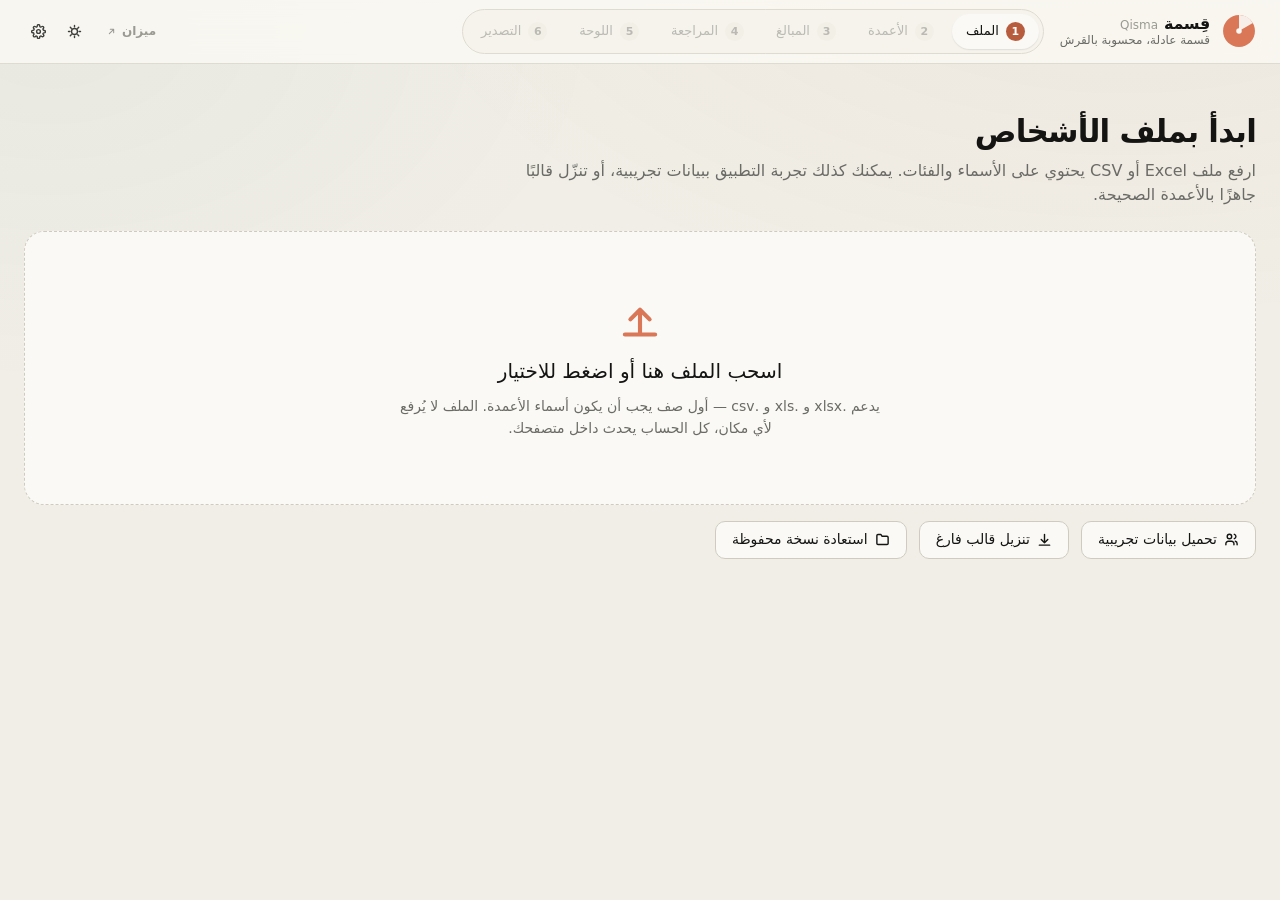
==== commit 15feb347: "feat(ui,ux): enhance mobile ergonomics, table performance, and export capabilities - Add incremental" ====
--- a/index.html
+++ b/index.html
@@ -42,7 +42,7 @@
 --e1:0 1px 2px rgba(20,20,19,.05), 0 1px 1px rgba(20,20,19,.04);
 --e2:0 2px 4px rgba(20,20,19,.05), 0 6px 16px -6px rgba(20,20,19,.10);
 --e3:0 4px 8px rgba(20,20,19,.06), 0 18px 44px -12px rgba(20,20,19,.18);
---d1:90ms; --d2:150ms; --d3:220ms; --d4:340ms;
+--d1:90ms; --d2:150ms; --d3:220ms; --d4:340ms; --d5:600ms;
 --ease:cubic-bezier(.2,.6,.2,1); --ease-out:cubic-bezier(.16,.84,.28,1);
 --font:'IBM Plex Sans Arabic','Noto Sans Arabic','Segoe UI',system-ui,sans-serif;
 --nav-h:64px;
@@ -68,7 +68,7 @@
 --glow-1:rgba(217,119,87,.07); --glow-2:rgba(62,100,128,.06);
 }}
 *,*::before,*::after{box-sizing:border-box}
-html,body{margin:0;padding:0}
+html,body{margin:0;padding:0; overflow-x:hidden}
 html{-webkit-text-size-adjust:100%}
 body{
 background:var(--paper); color:var(--ink); font-family:var(--font);
@@ -96,14 +96,21 @@
 display:flex; align-items:center; gap:var(--s4);
 padding:0 var(--s5); margin-bottom:var(--s5);
 background:var(--glass); border-bottom:1px solid var(--line);
+transition:box-shadow var(--d3) var(--ease), border-color var(--d3) var(--ease);
 }
+.topbar.is-elevated{box-shadow:var(--e2); border-color:var(--line-2)}
 @supports (backdrop-filter:blur(1px)){.topbar{backdrop-filter:blur(14px) saturate(1.5)}}
 @supports not (backdrop-filter:blur(1px)){.topbar{background:var(--surface)}}
 .topbar-inner{max-width:1320px; margin:0 auto; width:100%; display:flex; align-items:center; gap:var(--s4)}
 .brand{display:flex; align-items:center; gap:var(--s3); min-width:0}
 .brand-mark{width:34px; height:34px; flex:none; display:block}
-.brand-mark .wedge{transform-origin:16px 16px; transition:transform var(--d4) var(--ease-out)}
-.brand-mark.lift .wedge{transform:translate(1.4px,-1.4px) rotate(-3deg)}
+.brand-mark .wedge{transform-origin:16px 16px}
+.brand-mark.boot-reveal .wedge{animation:wedge-reveal var(--d5) var(--ease-out) both}
+@keyframes wedge-reveal{
+0%{transform:translate(2.4px,-2.4px) rotate(-8deg); opacity:.5}
+60%{transform:translate(1.4px,-1.4px) rotate(-3deg)}
+100%{transform:none; opacity:1}
+}
 .brand-text{display:flex; flex-direction:column; min-width:0}
 .brand-name{font-size:var(--t-lg); font-weight:600; letter-spacing:-.02em; line-height:1.1; white-space:nowrap; overflow:hidden; text-overflow:ellipsis}
 .brand-name span{color:var(--ink-4); font-weight:400; font-size:var(--t-xs); margin-inline-start:6px; letter-spacing:0}
@@ -118,7 +125,9 @@
 .topbar-link:hover,.topbar-link:focus-visible{color:var(--accent); background:var(--surface-2)}
 .topbar-link .icon-ext{width:11px; height:11px; transform:rotate(45deg); flex:none}
 
-.stepper{display:flex; align-items:center; gap:var(--s1); padding:var(--s1); background:var(--surface-2); border:1px solid var(--line); border-radius:var(--r-pill)}
+.topbar-steps{min-width:0}
+.stepper{display:flex; align-items:center; gap:var(--s1); padding:var(--s1); background:var(--surface-2); border:1px solid var(--line); border-radius:var(--r-pill); max-width:100%; overflow-x:auto; scrollbar-width:none}
+.stepper::-webkit-scrollbar{display:none}
 .step-pill{
 display:flex; align-items:center; gap:7px; padding:7px 14px; border:0; border-radius:var(--r-pill);
 background:transparent; color:var(--ink-3); font-size:var(--t-sm); font-weight:500; cursor:pointer; white-space:nowrap;
@@ -139,7 +148,8 @@
 display:inline-flex; flex-direction:column; gap:6px;
 font-size:var(--t-xs); font-weight:600; color:var(--ink-3);
 }
-.section-label::after{content:''; width:24px; height:2px; background:var(--accent); border-radius:2px}
+.section-label::after{content:''; height:2px; background:var(--accent); border-radius:2px; animation:label-underline var(--d4) var(--ease-out) both}
+@keyframes label-underline{from{width:0}to{width:24px}}
 .card{background:var(--surface); border:1px solid var(--line); border-radius:var(--r3); box-shadow:var(--e1)}
 .card-pad{padding:var(--s5)}
 .card-head{display:flex; align-items:flex-start; justify-content:space-between; gap:var(--s4); padding:var(--s4) var(--s5); border-bottom:1px solid var(--line-3)}
@@ -178,6 +188,7 @@
 }
 .btn:hover:not(:disabled){background:var(--surface-2); border-color:var(--ink-4)}
 .btn:active:not(:disabled){transform:translateY(.5px)}
+@media (pointer:coarse){.btn:active:not(:disabled){transform:scale(.985)}}
 .btn:disabled{opacity:.45; cursor:not-allowed}
 .btn svg{width:15px; height:15px; flex:none}
 .btn-primary{background:var(--accent-fill); border-color:var(--accent-fill); color:var(--on-accent); box-shadow:var(--e1)}
@@ -243,12 +254,12 @@
 .dd-trigger.dd-sm{height:30px; font-size:var(--t-sm); min-width:96px; padding:0 var(--s2); border-radius:var(--r1)}
 .dd-panel{
 position:absolute; z-index:70; top:calc(100% + 5px); inset-inline-start:0; min-width:100%; max-width:340px;
-max-height:290px; overflow:auto; padding:var(--s1);
+max-height:290px; overflow:auto; padding:var(--s1); overscroll-behavior:contain;
 background:var(--surface); border:1px solid var(--line-2); border-radius:var(--r2); box-shadow:var(--e3);
 animation:pop var(--d2) var(--ease-out);
 }
 .dd-panel.align-end{inset-inline-start:auto; inset-inline-end:0}
-.dd-panel-portal{position:fixed; top:auto; inset-inline-start:auto; inset-inline-end:auto; min-width:0}
+.dd-panel-portal{position:fixed; top:auto; inset-inline-start:auto; inset-inline-end:auto; min-width:0; z-index:100}
 @keyframes pop{from{opacity:0; transform:translateY(-4px) scale(.985)}to{opacity:1; transform:none}}
 .dd-opt{
 display:flex; align-items:center; gap:var(--s2); width:100%; padding:8px 10px; border:0; border-radius:var(--r1);
@@ -266,10 +277,11 @@
 display:inline-flex; align-items:center; gap:6px; height:30px; padding:0 11px; border-radius:var(--r-pill);
 border:1px solid var(--line-2); background:var(--surface); color:var(--ink-2);
 font-size:var(--t-sm); font-weight:500; cursor:pointer; white-space:nowrap;
-transition:background var(--d2) var(--ease), border-color var(--d2) var(--ease), color var(--d2) var(--ease);
+transform:scale(1);
+transition:background var(--d2) var(--ease), border-color var(--d2) var(--ease), color var(--d2) var(--ease), transform var(--d2) cubic-bezier(.34,1.56,.64,1);
 }
 .chip:hover{border-color:var(--ink-4); background:var(--surface-2)}
-.chip[aria-pressed="true"]{background:var(--accent-wash); border-color:var(--accent-line); color:var(--accent-ink)}
+.chip[aria-pressed="true"]{background:var(--accent-wash); border-color:var(--accent-line); color:var(--accent-ink); transform:scale(1.05)}
 .chip-count{font-size:11px; color:var(--ink-4); font-variant-numeric:tabular-nums}
 .chip[aria-pressed="true"] .chip-count{color:var(--accent-ink); opacity:.75}
 .chip-x{width:12px; height:12px; opacity:.6}
@@ -321,7 +333,8 @@
 .meter-target{position:absolute; top:-3px; width:2px; height:12px; background:var(--ink-2); border-radius:1px; opacity:.55}
 .meter-legend{display:flex; justify-content:space-between; gap:var(--s2); margin-top:6px; font-size:var(--t-xs); color:var(--ink-3)}
 
-.table-wrap{position:relative; overflow:auto; border-radius:var(--r2); border:1px solid var(--line)}
+.table-frame{position:relative}
+.table-wrap{position:relative; overflow:auto; border-radius:var(--r2); border:1px solid var(--line); overscroll-behavior:contain}
 .table-wrap.h-md{max-height:520px}
 .table-wrap.h-lg{max-height:640px}
 .table-wrap::-webkit-scrollbar{height:9px; width:9px}
@@ -331,7 +344,7 @@
 .table-wrap{scrollbar-width:thin; scrollbar-color:var(--line-2) transparent}
 .scroll-shadow{position:absolute; inset-block:0; width:28px; pointer-events:none; opacity:0; transition:opacity var(--d2) var(--ease); z-index:5}
 .scroll-shadow-end{inset-inline-end:0; background:linear-gradient(to right, var(--surface) 0%, transparent 100%)}
-.table-wrap.can-scroll-end .scroll-shadow-end{opacity:1}
+.table-wrap.can-scroll-end ~ .scroll-shadow-end{opacity:1}
 table.dt{width:100%; border-collapse:separate; border-spacing:0; font-size:var(--t-md); background:var(--surface)}
 table.dt.dt-fixed{table-layout:fixed}
 table.dt thead th:first-child{inset-inline-start:0; z-index:3; transition:box-shadow var(--d2) var(--ease)}
@@ -405,11 +418,12 @@
 animation:rise var(--d3) var(--ease-out);
 }
 @keyframes rise{from{opacity:0; transform:translateY(10px) scale(.99)}to{opacity:1; transform:none}}
+@keyframes sheet-rise{from{transform:translateY(100%)}to{transform:translateY(0)}}
 .modal-lg{width:min(940px,100%)}
 .modal-head{display:flex; align-items:flex-start; justify-content:space-between; gap:var(--s4); padding:var(--s5) var(--s5) var(--s4)}
 .modal-title{font-size:var(--t-xl)}
 .modal-sub{margin-top:4px; font-size:var(--t-sm); color:var(--ink-3)}
-.modal-body{flex:1 1 auto; overflow:auto; padding:0 var(--s5) var(--s5)}
+.modal-body{flex:1 1 auto; overflow:auto; padding:0 var(--s5) var(--s5); overscroll-behavior:contain}
 .modal-foot{display:flex; align-items:center; justify-content:space-between; gap:var(--s3); flex-wrap:wrap; padding:var(--s4) var(--s5); border-top:1px solid var(--line-3); background:var(--surface-2); border-radius:0 0 var(--r4) var(--r4)}
 
 .settings-shell{display:grid; grid-template-columns:210px 1fr; min-height:440px}
@@ -470,6 +484,17 @@
 @keyframes mount{from{opacity:0; transform:translateY(6px)}to{opacity:1; transform:none}}
 .mount-1{animation-delay:24ms}.mount-2{animation-delay:48ms}.mount-3{animation-delay:72ms}.mount-4{animation-delay:96ms}
 .mount-5{animation-delay:120ms}.mount-6{animation-delay:144ms}.mount-7{animation-delay:168ms}.mount-8{animation-delay:192ms}
+.mount-9{animation-delay:216ms}.mount-10{animation-delay:240ms}.mount-11{animation-delay:264ms}.mount-12{animation-delay:288ms}
+
+@supports (view-transition-name:none){
+::view-transition-old(root){animation:vt-out var(--d3) var(--ease) both}
+::view-transition-new(root){animation:vt-in var(--d3) var(--ease-out) both}
+}
+@keyframes vt-out{to{opacity:0; transform:translateX(calc(var(--vt-dir,1) * -8px))}}
+@keyframes vt-in{from{opacity:0; transform:translateX(calc(var(--vt-dir,1) * 8px))}to{opacity:1; transform:none}}
+
+tr.flash-update{animation:row-flash calc(var(--d4) * 1.5) var(--ease-out)}
+@keyframes row-flash{from{background:var(--accent-wash)}to{background:transparent}}
 
 .grid-2{display:grid; grid-template-columns:repeat(2,minmax(0,1fr)); gap:var(--s4)}
 .grid-3{display:grid; grid-template-columns:repeat(3,minmax(0,1fr)); gap:var(--s4)}
@@ -477,6 +502,7 @@
 .dash-grid{display:grid; grid-template-columns:repeat(12,minmax(0,1fr)); gap:var(--s4)}
 .col-4{grid-column:span 4} .col-5{grid-column:span 5} .col-6{grid-column:span 6}
 .col-7{grid-column:span 7} .col-8{grid-column:span 8} .col-12{grid-column:1 / -1}
+.btn,.chip,.step-pill,.dd-trigger,.check,.pager-btn{touch-action:manipulation; -webkit-tap-highlight-color:transparent}
 @media (max-width:1080px){
 .grid-3,.dash-grid{grid-template-columns:repeat(2,minmax(0,1fr))}
 .col-4,.col-5,.col-6,.col-7,.col-8{grid-column:span 2}
@@ -484,10 +510,13 @@
 .settings-rail{flex-direction:row; overflow:auto; border-inline-end:0; border-bottom:1px solid var(--line-3); border-radius:0}
 .rail-btn{white-space:nowrap}
 }
+@media (min-width:761px) and (max-width:900px){
+.brand-text{display:none}
+}
 @media (max-width:760px){
 :root{--nav-h:auto}
 .shell{padding:0 var(--s3) var(--s7); padding-left:calc(var(--s3) + env(safe-area-inset-left)); padding-right:calc(var(--s3) + env(safe-area-inset-right))}
-.topbar{position:sticky; top:0; height:auto; padding:calc(var(--s2) + env(safe-area-inset-top)) var(--s3) var(--s2)}
+.topbar{position:sticky; top:0; height:auto; padding:calc(var(--s2) + env(safe-area-inset-top)) var(--s3) var(--s2); padding-left:calc(var(--s3) + env(safe-area-inset-left)); padding-right:calc(var(--s3) + env(safe-area-inset-right))}
 .topbar-inner{display:grid; grid-template-columns:1fr auto; grid-template-areas:"brand actions" "steps steps"; align-items:center; gap:var(--s2)}
 .brand{grid-area:brand}
 .topbar-steps{grid-area:steps}
@@ -512,15 +541,19 @@
 .chip-row-scroll .chip{flex:0 0 auto}
 .table-wrap{overflow-x:auto; -webkit-overflow-scrolling:touch}
 .table-wrap.h-md,.table-wrap.h-lg{max-height:none}
+table.dt thead th{top:var(--topbar-h,0px)}
+table.dt tfoot td,table.dt tfoot td:first-child{position:static}
 table.dt.dt-wide{min-width:980px}
 table.dt thead th,table.dt tbody td{padding:10px var(--s2)}
 .pager{flex-direction:column; align-items:stretch; gap:var(--s2)}
 .pager-list{justify-content:center; flex-wrap:wrap}
 .pager-btn{min-width:38px; min-height:38px}
 .modal-scrim{padding:0; place-items:stretch}
-.modal{width:100%; max-width:none; max-height:100vh; height:100vh; max-height:100dvh; height:100dvh; border-radius:0}
+.modal{width:100%; max-width:none; max-height:100vh; height:100vh; max-height:100dvh; height:100dvh; border-radius:0; animation:sheet-rise var(--d3) var(--ease-out)}
 .dd-panel{max-width:none; max-height:60vh}
 .modal-head,.modal-body,.modal-foot{padding-inline:var(--s4)}
+.modal-head{padding-top:calc(var(--s5) + env(safe-area-inset-top))}
+.modal-foot{padding-bottom:calc(var(--s4) + env(safe-area-inset-bottom))}
 .modal-foot{flex-direction:column-reverse; align-items:stretch; gap:var(--s2)}
 .modal-foot .btn{width:100%}
 .settings-rail{gap:var(--s1)}
@@ -537,7 +570,7 @@
 .check{align-items:flex-start}
 .check-box{width:20px; height:20px; margin-top:2px}
 .upload{padding:var(--s6) var(--s4)}
-.toasts{inset-inline:var(--s3); max-width:none; inset-block-end:calc(var(--s3) + env(safe-area-inset-bottom))}
+.toasts{max-width:none; inset-inline-start:calc(var(--s3) + env(safe-area-inset-right)); inset-inline-end:calc(var(--s3) + env(safe-area-inset-left)); inset-block-end:calc(var(--s3) + env(safe-area-inset-bottom))}
 .nav-foot{flex-direction:column-reverse}
 .nav-foot .btn{width:100%}
 }
@@ -574,6 +607,7 @@
 }
 @media (prefers-reduced-motion:reduce){
 *,*::before,*::after{animation-duration:1ms !important; animation-iteration-count:1 !important; transition-duration:1ms !important; scroll-behavior:auto !important}
+::view-transition-group(*),::view-transition-old(*),::view-transition-new(*){animation:none !important}
 }
 </style>
 <script src="https://cdn.sheetjs.com/xlsx-0.20.3/package/dist/xlsx.full.min.js" onerror="window.__sheetJsLoadFailed=true"></script>
@@ -1717,7 +1751,7 @@
     var i = el('input', 'input' + (opts.size === 'sm' ? ' input-sm' : '') + (opts.numeric ? ' num-input' : '') + (opts.cls ? ' ' + opts.cls : ''));
     i.id = opts.id || nextId('in');
     i.type = opts.grouped ? 'text' : (opts.type || 'text');
-    if (opts.grouped) i.setAttribute('inputmode', 'decimal');
+    if (opts.numeric) i.setAttribute('inputmode', 'decimal');
     if (opts.value != null) i.value = opts.grouped ? Fmt.groupDigits(opts.value) : opts.value;
     if (opts.placeholder) i.placeholder = opts.placeholder;
     if (opts.min != null) i.min = String(opts.min);
@@ -1770,7 +1804,7 @@
     if (p.onClose) p.onClose();
   }
 
-  document.addEventListener('mousedown', function (e) {
+  document.addEventListener('pointerdown', function (e) {
     if (!openPanel) return;
     if (openPanel.panel.contains(e.target) || openPanel.trigger.contains(e.target)) return;
     closeOpenPanel();
@@ -1788,6 +1822,7 @@
     var wrap = el('div', 'dd');
     var trigger = el('button', 'dd-trigger' + (opts.size === 'sm' ? ' dd-sm' : ''));
     trigger.type = 'button';
+    if (opts.id) trigger.id = opts.id;
     trigger.setAttribute('aria-haspopup', 'listbox');
     trigger.setAttribute('aria-expanded', 'false');
     if (opts.ariaLabel) trigger.setAttribute('aria-label', opts.ariaLabel);
@@ -1999,6 +2034,7 @@
   }
 
   var openModals = [];
+  var bodyOverflowBefore = '';
   function modal(opts) {
     var scrim = el('div', 'modal-scrim');
     var box = el('div', 'modal' + (opts.wide ? ' modal-lg' : ''));
@@ -2032,6 +2068,9 @@
       if (i >= 0) openModals.splice(i, 1);
       if (scrim.parentNode) scrim.parentNode.removeChild(scrim);
       document.removeEventListener('keydown', onKey, true);
+      if (!openModals.length) {
+        document.body.style.overflow = bodyOverflowBefore;
+      }
       if (lastFocus && lastFocus.focus) lastFocus.focus();
       if (opts.onClose) opts.onClose();
     }
@@ -2045,13 +2084,23 @@
       if (e.shiftKey && document.activeElement === first) { e.preventDefault(); last.focus(); }
       else if (!e.shiftKey && document.activeElement === last) { e.preventDefault(); first.focus(); }
     }
-    scrim.addEventListener('mousedown', function (e) { if (e.target === scrim && opts.dismissable !== false) close(); });
+    scrim.addEventListener('pointerdown', function (e) { if (e.target === scrim && opts.dismissable !== false) close(); });
     document.addEventListener('keydown', onKey, true);
     document.body.appendChild(scrim);
 
     var handle = { scrim: scrim, box: box, body: body, foot: foot, close: close };
+    if (!openModals.length) {
+      bodyOverflowBefore = document.body.style.overflow;
+      document.body.style.overflow = 'hidden';
+    }
     openModals.push(handle);
+    var coarsePointer = window.matchMedia && window.matchMedia('(pointer:coarse)').matches;
     setTimeout(function () {
+      if (coarsePointer) {
+        box.setAttribute('tabindex', '-1');
+        box.focus();
+        return;
+      }
       var f = box.querySelector('input:not(:disabled), button.btn-primary, button');
       if (f) f.focus();
     }, 30);
@@ -2070,18 +2119,38 @@
   }
 
   var tipEl = null;
+  var tipAnchor = null;
+  var tipObserver = null;
+  function ensureTipObserver() {
+    if (tipObserver || typeof MutationObserver === 'undefined') return;
+    tipObserver = new MutationObserver(function () {
+      if (tipEl && tipAnchor && !tipAnchor.isConnected) dismissTip();
+    });
+    tipObserver.observe(document.body, { childList: true, subtree: true });
+  }
+  function dismissTip() {
+    if (tipEl) { tipEl.remove(); tipEl = null; }
+    tipAnchor = null;
+  }
+  document.addEventListener('scroll', dismissTip, { passive: true, capture: true });
+  document.addEventListener('pointerdown', dismissTip, { passive: true });
+
   function attachTip(node, text) {
     if (!text) return node;
+    var coarse = window.matchMedia && window.matchMedia('(pointer:coarse)').matches;
+    if (coarse) return node;
     node.addEventListener('mouseenter', function () {
-      if (tipEl) tipEl.remove();
+      dismissTip();
       tipEl = el('div', 'tooltip', text);
+      tipAnchor = node;
       document.body.appendChild(tipEl);
+      ensureTipObserver();
       var r = node.getBoundingClientRect();
       var tr = tipEl.getBoundingClientRect();
       tipEl.style.top = Math.max(6, r.top - tr.height - 7) + 'px';
       tipEl.style.left = Math.max(6, Math.min(window.innerWidth - tr.width - 6, r.left + r.width / 2 - tr.width / 2)) + 'px';
     });
-    node.addEventListener('mouseleave', function () { if (tipEl) { tipEl.remove(); tipEl = null; } });
+    node.addEventListener('mouseleave', function () { if (tipAnchor === node) dismissTip(); });
     return node;
   }
 
@@ -2802,7 +2871,30 @@
   }
 
   function write(wb, filename) {
+    if (tryShareWrite(wb, filename)) return;
+    var anchorSupported = (function () {
+      try { return typeof document.createElement('a').download !== 'undefined'; }
+      catch (e) { return false; }
+    })();
+    if (!anchorSupported) {
+      if (typeof UI !== 'undefined' && UI.toast) UI.toast('تعذّر تنزيل الملف على هذا الجهاز', 'danger');
+      return;
+    }
     XLSX.writeFile(wb, filename, { bookType: 'xlsx', compression: true });
+  }
+
+  function tryShareWrite(wb, filename) {
+    if (typeof navigator === 'undefined' || !navigator.canShare || !navigator.share || typeof File === 'undefined') return false;
+    try {
+      var arr = XLSX.write(wb, { bookType: 'xlsx', compression: true, type: 'array' });
+      var blob = new Blob([arr], { type: 'application/vnd.openxmlformats-officedocument.spreadsheetml.sheet' });
+      var file = new File([blob], filename, { type: blob.type });
+      if (!navigator.canShare({ files: [file] })) return false;
+      navigator.share({ files: [file] }).catch(function () {});
+      return true;
+    } catch (e) {
+      return false;
+    }
   }
 
   function available() {
@@ -2963,6 +3055,10 @@
   var hosts = {};
   var searchTimer = null;
   var bootAt = Date.now();
+  var topbarResizeObserver = null;
+  var kpiAnimatedNet = null;
+  var recomputeDebounceTimer = null;
+  var tableFirstPaintDone = false;
 
   var SCREENS = [
     { key: 'upload', label: 'الملف', icon: 'upload' },
@@ -3015,7 +3111,7 @@
       selection: {},
       undoStack: [],
       redoStack: [],
-      ui: { density: 'normal', rowsPerPage: 100, kpiAnimated: false, tableDetail: 'simple', theme: 'system' },
+      ui: { density: 'normal', rowsPerPage: (typeof window !== 'undefined' && window.innerWidth && window.innerWidth < 760) ? 50 : 100, tableDetail: 'simple', theme: 'system' },
       __recomputeCount: 0,
       __searchIndex: null,
       __searchIndexFor: null,
@@ -3068,6 +3164,21 @@
     state.__searchIndex = null;
     scheduleSave();
     return state.result;
+  }
+
+  function recomputeDebounced(after) {
+    if (recomputeDebounceTimer) { clearTimeout(recomputeDebounceTimer); recomputeDebounceTimer = null; }
+    recomputeDebounceTimer = setTimeout(function () {
+      recomputeDebounceTimer = null;
+      recompute();
+      if (after) after();
+    }, 150);
+  }
+
+  function recomputeNow(after) {
+    if (recomputeDebounceTimer) { clearTimeout(recomputeDebounceTimer); recomputeDebounceTimer = null; }
+    recompute();
+    if (after) after();
   }
 
   function resultIndex() {
@@ -3180,9 +3291,16 @@
   }
 
   function goto(screen) {
+    var fromIdx = SCREENS.findIndex(function (s) { return s.key === state.screen; });
+    var toIdx = SCREENS.findIndex(function (s) { return s.key === screen; });
     state.screen = screen;
     UI.closePanel();
-    render('all');
+    if (document.startViewTransition) {
+      document.documentElement.style.setProperty('--vt-dir', toIdx >= fromIdx ? '1' : '-1');
+      document.startViewTransition(function () { render('all'); });
+    } else {
+      render('all');
+    }
     window.scrollTo({ top: 0, behavior: 'auto' });
   }
 
@@ -3265,8 +3383,10 @@
     var brand = el('div', 'brand');
     var mark = Icons.brandMark();
     if (Date.now() - bootAt < 1500) {
-      mark.classList.add('lift');
-      setTimeout(function () { mark.classList.remove('lift'); }, 60);
+      mark.classList.add('boot-reveal');
+      mark.addEventListener('animationend', function () {
+        mark.classList.remove('boot-reveal');
+      }, { once: true });
     }
     brand.appendChild(mark);
     var bt = el('div', 'brand-text');
@@ -3296,10 +3416,20 @@
     hosts.themeBtn = UI.iconBtn(THEME_ICON[Theme.resolve()], 'المظهر', openThemeMenu, 'sm');
     paintThemeBtn();
     actions.appendChild(hosts.themeBtn);
-    actions.appendChild(btn('الإعدادات', { icon: 'settings', variant: 'ghost', size: 'sm', onClick: openSettings }));
+    actions.appendChild(UI.iconBtn('settings', 'الإعدادات', openSettings, 'sm'));
     inner.appendChild(actions);
     bar.appendChild(inner);
     hosts.root.appendChild(bar);
+    hosts.topbar = bar;
+    if (typeof ResizeObserver !== 'undefined') {
+      if (topbarResizeObserver) topbarResizeObserver.disconnect();
+      else topbarResizeObserver = new ResizeObserver(function (entries) {
+        for (var i = 0; i < entries.length; i++) {
+          document.documentElement.style.setProperty('--topbar-h', Math.round(entries[i].contentRect.height) + 'px');
+        }
+      });
+      topbarResizeObserver.observe(bar);
+    }
 
     var shell = el('div', 'shell');
     hosts.notices = el('div');
@@ -3321,11 +3451,12 @@
     clearNode(hosts.stepper);
     var wrap = el('div', 'stepper');
     var currentIdx = SCREENS.findIndex(function (s) { return s.key === state.screen; });
+    var currentPill = null;
     SCREENS.forEach(function (s, i) {
       var b = el('button', 'step-pill' + (i < currentIdx ? ' done' : ''));
       b.type = 'button';
       b.setAttribute('aria-label', (i + 1) + ' — ' + s.label);
-      if (s.key === state.screen) b.setAttribute('aria-current', 'step');
+      if (s.key === state.screen) { b.setAttribute('aria-current', 'step'); currentPill = b; }
       var dot = el('span', 'step-dot');
       if (i < currentIdx) dot.appendChild(Icons.svg('check'));
       else dot.appendChild(document.createTextNode(String(i + 1)));
@@ -3338,6 +3469,9 @@
       wrap.appendChild(b);
     });
     hosts.stepper.appendChild(wrap);
+    if (currentPill && currentPill.scrollIntoView) {
+      currentPill.scrollIntoView({ inline: 'center', block: 'nearest' });
+    }
   }
 
   function renderNotices() {
@@ -3371,8 +3505,18 @@
   function renderScreen() {
     if (!hosts.screen) return;
     var snap = captureFocus();
+    hosts.amountsSummary = null;
+    hosts.gridHost = null;
+    hosts.gridBody = null;
+    hosts.kpis = null;
+    hosts.poolsHost = null;
+    hosts.chartsHost = null;
+    hosts.toolbar = null;
+    hosts.chips = null;
+    hosts.table = null;
+    hosts.count = null;
     clearNode(hosts.screen);
-    hosts.screen.appendChild(el('h1', 'sr-only', APP_NAME + ' — ' + APP_TAGLINE));
+    hosts.screen.appendChild(el('div', 'sr-only', APP_NAME + ' — ' + APP_TAGLINE));
     var view;
     if (state.screen === 'upload') view = screenUpload();
     else if (state.screen === 'map') view = screenMap();
@@ -3423,7 +3567,7 @@
 
     var fileInput = el('input');
     fileInput.type = 'file';
-    fileInput.accept = '.xlsx,.xls,.csv';
+    fileInput.accept = '.xlsx,.xls,.csv,application/vnd.openxmlformats-officedocument.spreadsheetml.sheet,application/vnd.ms-excel,text/csv';
     fileInput.style.display = 'none';
     fileInput.addEventListener('change', function () {
       if (fileInput.files && fileInput.files[0]) handleFile(fileInput.files[0]);
@@ -3557,7 +3701,7 @@
       goto('map');
       UI.toast('تم تحميل ' + Fmt.int(state.rawRows.length) + ' صف — راجع ربط الأعمدة', 'ok');
     };
-    if (isCsv) reader.readAsArrayBuffer(file); else reader.readAsArrayBuffer(file);
+    reader.readAsArrayBuffer(file);
   }
 
   var FIELDS = Importer.FIELDS;
@@ -3712,8 +3856,12 @@
         onInput: function (v) {
           var n = Fmt.parseNumber(v);
           state.pools[name].gross = n == null ? 0 : n;
-          recompute();
-          renderAmountsSummary();
+          recomputeDebounced(renderAmountsSummary);
+        },
+        onChange: function (v) {
+          var n = Fmt.parseNumber(v);
+          state.pools[name].gross = n == null ? 0 : n;
+          recomputeNow(renderAmountsSummary);
         }
       });
       fields.appendChild(UI.field('الإجمالي (ج.م)', grossIn));
@@ -3724,8 +3872,13 @@
           var n = Fmt.parseNumber(v);
           var rate = n == null ? 0 : Engine.clamp(n / 100, 0, 0.9999);
           state.pools[name].taxRate = rate;
-          recompute();
-          renderAmountsSummary();
+          recomputeDebounced(renderAmountsSummary);
+        },
+        onChange: function (v) {
+          var n = Fmt.parseNumber(v);
+          var rate = n == null ? 0 : Engine.clamp(n / 100, 0, 0.9999);
+          state.pools[name].taxRate = rate;
+          recomputeNow(renderAmountsSummary);
         }
       });
       fields.appendChild(UI.field('الخصم (%)', taxIn));
@@ -3750,8 +3903,12 @@
       onInput: function (v) {
         var n = Fmt.parseNumber(v);
         state.periodDays = (n == null || n < 1) ? 1 : Math.round(n);
-        recompute();
-        renderAmountsSummary();
+        recomputeDebounced(renderAmountsSummary);
+      },
+      onChange: function (v) {
+        var n = Fmt.parseNumber(v);
+        state.periodDays = (n == null || n < 1) ? 1 : Math.round(n);
+        recomputeNow(renderAmountsSummary);
       }
     });
     sb.appendChild(UI.field('عدد أيام الفترة', daysIn, 'يُستخدم لحساب نسبة الحضور لمن عمل أيامًا ناقصة.'));
@@ -4027,7 +4184,8 @@
 
   function pushUndo(label) {
     state.undoStack.push({ label: label, people: JSON.parse(JSON.stringify(state.people)) });
-    if (state.undoStack.length > 40) state.undoStack.shift();
+    var cap = Math.max(5, Math.min(40, Math.floor(400000 / Math.max(1, state.people.length))));
+    while (state.undoStack.length > cap) state.undoStack.shift();
     state.redoStack = [];
   }
 
@@ -4217,6 +4375,9 @@
       slice = rows.slice((state.page.grid - 1) * per, (state.page.grid - 1) * per + per);
     }
     var snap = captureFocus();
+    var prevWrap = hosts.gridBody.querySelector('.table-wrap');
+    var prevScrollLeft = prevWrap ? prevWrap.scrollLeft : 0;
+    var prevScrollTop = prevWrap ? prevWrap.scrollTop : 0;
     clearNode(hosts.gridBody);
 
     if (!rows.length) {
@@ -4250,6 +4411,7 @@
     slice.forEach(function (p) {
       var r = rmap[p.id] || {};
       var tr = el('tr');
+      tr.setAttribute('data-row-id', String(p.id));
       if (r.unresolvedTier) tr.className = 'is-orphan';
       else if (p.excluded) tr.className = 'is-excluded';
       else if (Reports.isSpecial(p)) tr.className = 'is-special';
@@ -4275,6 +4437,8 @@
     t.appendChild(tb);
     tw.appendChild(t);
     hosts.gridBody.appendChild(tw);
+    tw.scrollLeft = prevScrollLeft;
+    tw.scrollTop = prevScrollTop;
 
     if (pages > 1) hosts.gridBody.appendChild(pager(state.page.grid, pages, rows.length, function (p) {
       state.page.grid = p;
@@ -4289,7 +4453,41 @@
     pushUndo(label || ('تعديل ' + (p.name || p.id)));
     p[field] = value;
     recompute();
-    renderGridBody();
+    if (!patchGridRow(p)) renderGridBody();
+  }
+
+  function patchGridRow(p) {
+    if (!hosts.gridBody) return false;
+    var tr = hosts.gridBody.querySelector('tr[data-row-id="' + p.id + '"]');
+    if (!tr) return false;
+    var rows = gridRows();
+    var per = state.ui.rowsPerPage;
+    var pages = Math.max(1, Math.ceil(rows.length / per));
+    var page = Math.min(state.page.grid, pages);
+    var from = (page - 1) * per;
+    var slice = rows.slice(from, from + per);
+    var stillVisible = false;
+    for (var i = 0; i < slice.length; i++) {
+      if (slice[i].id === p.id) { stillVisible = true; break; }
+    }
+    if (!stillVisible) return false;
+    var rmap = resultIndex();
+    var r = rmap[p.id] || {};
+    var cls = '';
+    if (r.unresolvedTier) cls = 'is-orphan';
+    else if (p.excluded) cls = 'is-excluded';
+    else if (Reports.isSpecial(p)) cls = 'is-special';
+    tr.classList.remove('is-orphan', 'is-excluded', 'is-special', 'flash-update');
+    if (cls) tr.classList.add(cls);
+    var net = tr.lastElementChild;
+    if (!net) return false;
+    clearNode(net);
+    if (r.unresolvedTier) net.appendChild(UI.badge('بدون فئة', 'danger'));
+    else if (p.excluded) net.appendChild(UI.badge('مستبعد', 'neutral'));
+    else net.appendChild(UI.money(r.netPiastres || 0));
+    void tr.offsetWidth;
+    tr.classList.add('flash-update');
+    return true;
   }
 
   function gridCell(p, f, tierNames, poolNames) {
@@ -4313,6 +4511,7 @@
         opts.push({ value: currentVal, label: currentVal + ' (غير معرّفة)' });
       }
       var dd = UI.dropdown({
+        id: idBase,
         options: opts, value: currentVal, size: 'sm',
         ariaLabel: f.label + ' لـ ' + (p.name || p.id),
         onChange: function (v) {
@@ -4390,7 +4589,7 @@
         { value: 'notes', label: 'ملاحظات' }
       ],
       value: fieldKey,
-      onChange: function (v) { fieldKey = v; paintValue(); }
+      onChange: function (v) { fieldKey = v; paintValue(); paintOnlyEmpty(); }
     });
     fieldDd.firstChild.style.width = '100%';
     body.appendChild(UI.field('الحقل', fieldDd));
@@ -4424,10 +4623,20 @@
     }
     paintValue();
 
-    body.appendChild(UI.checkbox({
-      label: 'الخلايا الفارغة فقط (لا تستبدل قيمة موجودة)', checked: onlyEmpty,
-      onChange: function (v) { onlyEmpty = v; }
-    }));
+    var onlyEmptyHost = el('div');
+    body.appendChild(onlyEmptyHost);
+    function paintOnlyEmpty() {
+      clearNode(onlyEmptyHost);
+      if (fieldKey === 'excluded' || fieldKey === 'tier' || fieldKey === 'pinnedPool') {
+        onlyEmpty = false;
+        return;
+      }
+      onlyEmptyHost.appendChild(UI.checkbox({
+        label: 'الخلايا الفارغة فقط (لا تستبدل قيمة موجودة)', checked: onlyEmpty,
+        onChange: function (v) { onlyEmpty = v; }
+      }));
+    }
+    paintOnlyEmpty();
     body.appendChild(UI.notice({
       tone: 'accent',
       text: 'التعديل الجماعي يُسجَّل كخطوة واحدة في التراجع، فيمكنك التراجع عنه بالكامل بنقرة واحدة.'
@@ -4581,13 +4790,13 @@
 
     var netNode = el('span', 'money money-xl');
     grid.appendChild(kpiCard('الصافي الموزّع', netNode, 'على ' + Fmt.int(paid) + ' مستحق من ' + Fmt.int(rows.length) + ' شخص', null, 'coins'));
-    if (state.ui.kpiAnimated) {
+    if (kpiAnimatedNet === tot.totalNet) {
       var parts = Fmt.splitMoney(tot.totalNet);
       netNode.appendChild(el('span', 'money-int', parts.int));
       netNode.appendChild(el('span', 'money-frac', parts.frac));
     } else {
       UI.countUp(netNode, tot.totalNet);
-      state.ui.kpiAnimated = true;
+      kpiAnimatedNet = tot.totalNet;
     }
 
     grid.appendChild(kpiCard('إجمالي الخصومات', UI.moneyEGP(tot.totalTax, { size: 'lg' }),
@@ -4617,6 +4826,7 @@
     hosts.kpis.appendChild(grid);
   }
 
+  var poolMeterWidths = Object.create(null);
   function renderPools() {
     if (!hosts.poolsHost) return;
     clearNode(hosts.poolsHost);
@@ -4660,7 +4870,8 @@
         var track = el('div', 'meter-track');
         var fill = el('div', 'meter-fill ' + tone);
         var pctFill = Math.min(100, (p.actualWeight / Math.max(p.targetWeight, 1e-9)) * 100);
-        fill.style.width = Math.max(2, Math.min(100, pctFill)) + '%';
+        var targetMeterWidth = Math.max(2, Math.min(100, pctFill));
+        if (poolMeterWidths[p.name] != null) fill.style.width = poolMeterWidths[p.name] + '%';
         track.appendChild(fill);
         var marker = el('div', 'meter-target');
         marker.style.insetInlineStart = 'calc(100% - 1px)';
@@ -4672,6 +4883,10 @@
         legend.appendChild(el('span', null, 'المستهدف ' + Fmt.egp(p.targetWeight, 0)));
         meter.appendChild(legend);
         block.appendChild(meter);
+        requestAnimationFrame(function () {
+          fill.style.width = targetMeterWidth + '%';
+          poolMeterWidths[p.name] = targetMeterWidth;
+        });
       }
       body.appendChild(block);
     });
@@ -4697,6 +4912,7 @@
     hosts.chartsHost.appendChild(stack);
   }
 
+  var chartBarWidths = Object.create(null);
   function barChart(title, items) {
     var card = el('div', 'chart-card');
     card.appendChild(el('div', 'section-label', title));
@@ -4713,13 +4929,19 @@
       row.appendChild(nm);
       var track = el('div', 'chart-track');
       var bar = el('div', 'chart-bar' + (it.alt ? ' alt' : ''));
+      var barKey = title + '::' + (it.name || '');
+      var targetBarWidth = Math.max(1.5, (it.value / max) * 100);
+      if (chartBarWidths[barKey] != null) bar.style.width = chartBarWidths[barKey] + '%';
       track.appendChild(bar);
       row.appendChild(track);
       var val = el('div', 'chart-val');
       val.appendChild(UI.moneyEGP(it.value));
       row.appendChild(val);
       rows.appendChild(row);
-      requestAnimationFrame(function () { bar.style.width = Math.max(1.5, (it.value / max) * 100) + '%'; });
+      requestAnimationFrame(function () {
+        bar.style.width = targetBarWidth + '%';
+        chartBarWidths[barKey] = targetBarWidth;
+      });
     });
     card.appendChild(rows);
     return card;
@@ -4928,11 +5150,16 @@
     t.appendChild(thead);
 
     var tb = el('tbody');
-    slice.forEach(function (r) {
+    var staggerFirstPaint = !tableFirstPaintDone;
+    if (staggerFirstPaint) tableFirstPaintDone = true;
+    slice.forEach(function (r, rowIdx) {
       var tr = el('tr');
       if (r.unresolvedTier) tr.className = 'is-orphan';
       else if (r.excluded) tr.className = 'is-excluded';
       else if (r.special) tr.className = 'is-special';
+      if (staggerFirstPaint && rowIdx < 12) {
+        tr.className = (tr.className ? tr.className + ' ' : '') + 'mount mount-' + (rowIdx + 1);
+      }
 
       var nameTd = el('td', 'name-col');
       if (r.name) nameTd.title = r.name;
@@ -5701,8 +5928,12 @@
         onInput: function (v) {
           var n = Fmt.parseNumber(v);
           state.tiers[name] = n == null ? 0 : n;
-          recompute();
-          renderScreenIfMounted();
+          recomputeDebounced(renderScreenIfMounted);
+        },
+        onChange: function (v) {
+          var n = Fmt.parseNumber(v);
+          state.tiers[name] = n == null ? 0 : n;
+          recomputeNow(renderScreenIfMounted);
         }
       });
       right.appendChild(valIn);
@@ -5804,8 +6035,12 @@
       onInput: function (v) {
         var n = Fmt.parseNumber(v);
         state.periodDays = (n == null || n < 1) ? 1 : Math.round(n);
-        recompute();
-        renderScreenIfMounted();
+        recomputeDebounced(renderScreenIfMounted);
+      },
+      onChange: function (v) {
+        var n = Fmt.parseNumber(v);
+        state.periodDays = (n == null || n < 1) ? 1 : Math.round(n);
+        recomputeNow(renderScreenIfMounted);
       }
     }));
     pane.appendChild(r1);
@@ -5961,7 +6196,12 @@
       state.__restore = savedSession;
     }
     var printPrevDetail;
+    window.addEventListener('scroll', function () {
+      if (!hosts.topbar) return;
+      hosts.topbar.classList.toggle('is-elevated', window.scrollY > 8);
+    }, { passive: true });
     window.addEventListener('beforeprint', function () {
+      if (state.screen !== 'dashboard') return;
       printPrevDetail = state.ui.tableDetail;
       if (state.ui.tableDetail === 'full') {
         state.ui.tableDetail = 'simple';
@@ -5969,6 +6209,7 @@
       }
     });
     window.addEventListener('afterprint', function () {
+      if (state.screen !== 'dashboard') return;
       if (printPrevDetail !== undefined && printPrevDetail !== state.ui.tableDetail) {
         state.ui.tableDetail = printPrevDetail;
         renderTable();
@@ -6623,10 +6864,14 @@
   function enhance(tw) {
     if (tw.__scrollShadowBound) { updateShadowClasses(tw); return; }
     tw.__scrollShadowBound = true;
+    var frame = document.createElement('div');
+    frame.className = 'table-frame';
+    tw.parentNode.insertBefore(frame, tw);
+    frame.appendChild(tw);
     var endEl = document.createElement('div');
     endEl.className = 'scroll-shadow scroll-shadow-end';
     endEl.setAttribute('aria-hidden', 'true');
-    tw.appendChild(endEl);
+    frame.appendChild(endEl);
     tw.addEventListener('scroll', function () { updateShadowClasses(tw); }, { passive: true });
     updateShadowClasses(tw);
   }
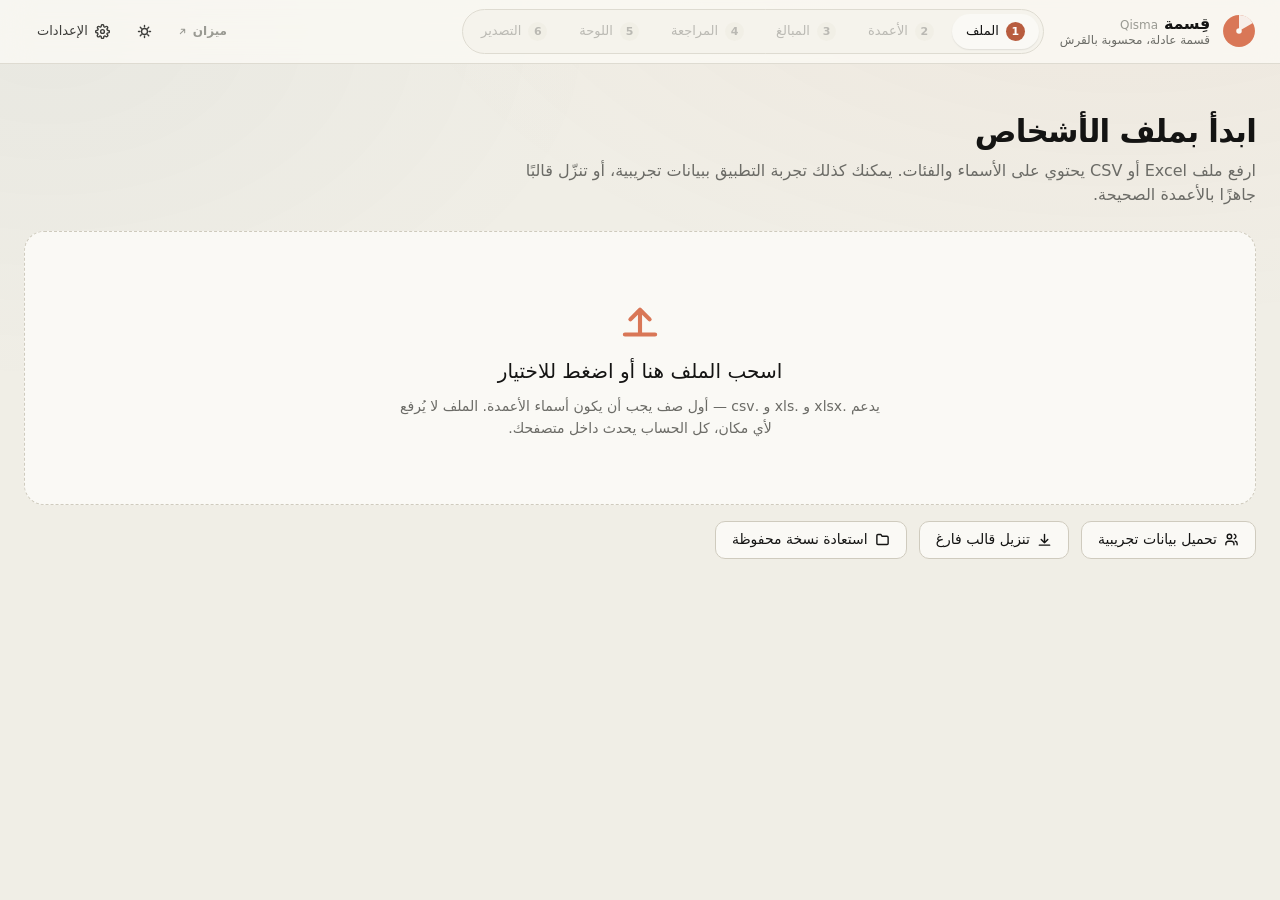
==== commit cc38c3fc: "fix(ui): restore responsive labels for settings and settings controls" ====
--- a/index.html
+++ b/index.html
@@ -523,6 +523,9 @@
 .topbar-inner > .topbar-spacer{display:none}
 .topbar-actions{grid-area:actions; justify-content:flex-end}
 .brand-tag{display:none}
+.topbar-actions .btn{width:28px; height:28px; padding:0; justify-content:center}
+.topbar-actions .btn .btn-label{display:none}
+.topbar-link .link-text{display:none}
 .stepper{width:100%; overflow-x:auto; overflow-y:hidden; -webkit-overflow-scrolling:touch; scrollbar-width:none; border-radius:var(--r2); justify-content:flex-start}
 .stepper::-webkit-scrollbar{display:none}
 .step-pill{flex:0 0 auto; min-height:38px}
@@ -1719,7 +1722,7 @@
     var b = el('button', 'btn ' + (opts.variant ? 'btn-' + opts.variant : '') + (opts.size === 'sm' ? ' btn-sm' : '') + (opts.block ? ' btn-block' : '') + (opts.cls ? ' ' + opts.cls : ''));
     b.type = 'button';
     if (opts.icon) b.appendChild(Icons.svg(opts.icon));
-    if (label) b.appendChild(document.createTextNode(label));
+    if (label) b.appendChild(el('span', 'btn-label', label));
     if (!label && opts.icon) { b.classList.add('btn-icon'); b.setAttribute('aria-label', opts.title || ''); }
     if (opts.title) b.title = opts.title;
     if (opts.disabled) b.disabled = true;
@@ -3408,7 +3411,7 @@
     mizanLink.target = '_blank';
     mizanLink.rel = 'noopener noreferrer';
     mizanLink.setAttribute('aria-label', 'ميزان — أداة أخرى، يفتح في تبويب جديد');
-    mizanLink.appendChild(document.createTextNode('ميزان'));
+    mizanLink.appendChild(el('span', 'link-text', 'ميزان'));
     var extIcon = Icons.svg('arrowUp');
     extIcon.classList.add('icon-ext');
     mizanLink.appendChild(extIcon);
@@ -3416,7 +3419,9 @@
     hosts.themeBtn = UI.iconBtn(THEME_ICON[Theme.resolve()], 'المظهر', openThemeMenu, 'sm');
     paintThemeBtn();
     actions.appendChild(hosts.themeBtn);
-    actions.appendChild(UI.iconBtn('settings', 'الإعدادات', openSettings, 'sm'));
+    var settingsBtn = btn('الإعدادات', { icon: 'settings', variant: 'ghost', size: 'sm', title: 'الإعدادات', onClick: openSettings });
+    settingsBtn.setAttribute('aria-label', 'الإعدادات');
+    actions.appendChild(settingsBtn);
     inner.appendChild(actions);
     bar.appendChild(inner);
     hosts.root.appendChild(bar);
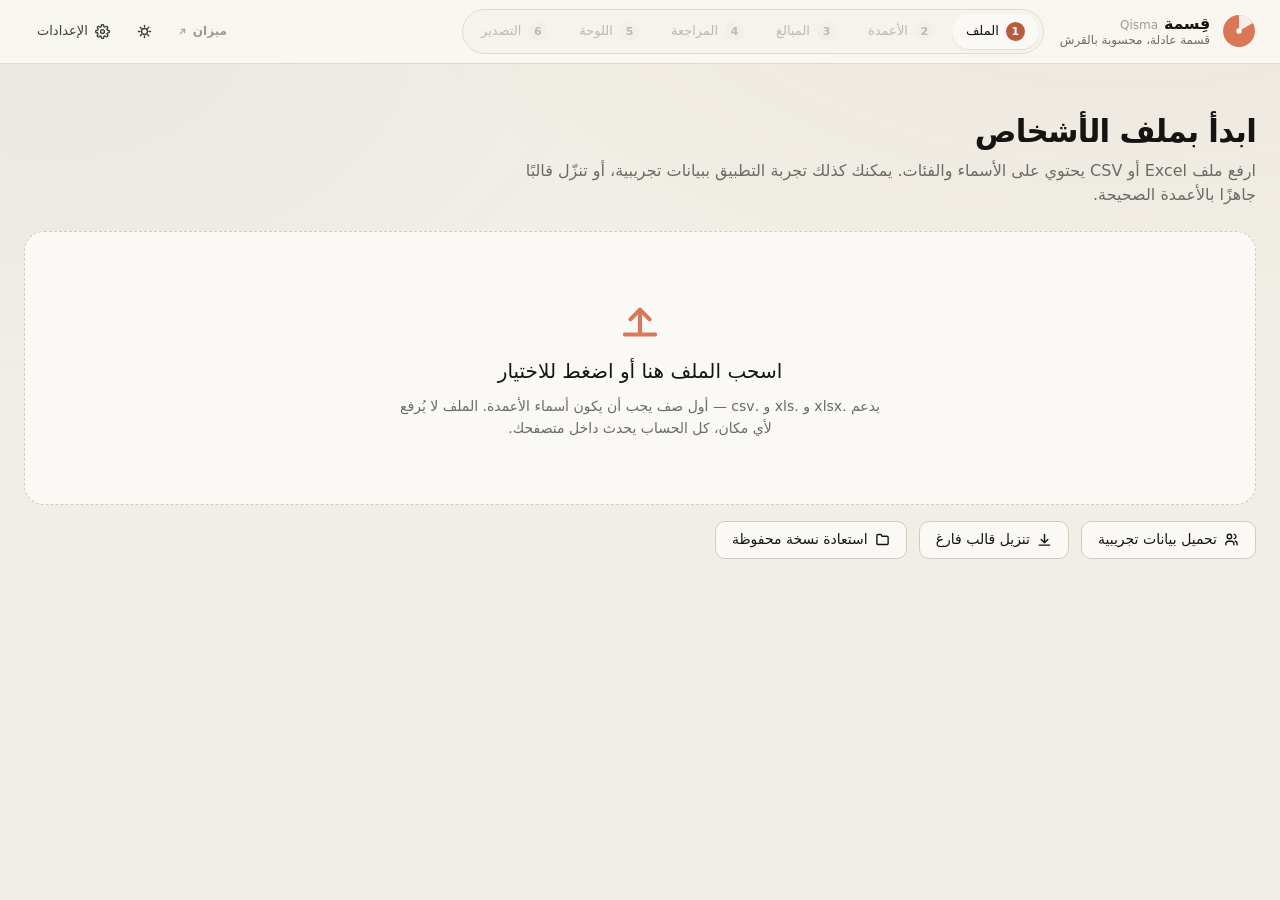
==== commit 07138ffc: "fix(topbar): eliminate stepper navigation flicker Scope view transitions to #main only; stop full sh" ====
--- a/index.html
+++ b/index.html
@@ -486,9 +486,11 @@
 .mount-5{animation-delay:120ms}.mount-6{animation-delay:144ms}.mount-7{animation-delay:168ms}.mount-8{animation-delay:192ms}
 .mount-9{animation-delay:216ms}.mount-10{animation-delay:240ms}.mount-11{animation-delay:264ms}.mount-12{animation-delay:288ms}
 
+main#main{view-transition-name:app-screen}
 @supports (view-transition-name:none){
-::view-transition-old(root){animation:vt-out var(--d3) var(--ease) both}
-::view-transition-new(root){animation:vt-in var(--d3) var(--ease-out) both}
+::view-transition-old(root),::view-transition-new(root){animation:none}
+::view-transition-old(app-screen){animation:vt-out var(--d3) var(--ease) both}
+::view-transition-new(app-screen){animation:vt-in var(--d3) var(--ease-out) both}
 }
 @keyframes vt-out{to{opacity:0; transform:translateX(calc(var(--vt-dir,1) * -8px))}}
 @keyframes vt-in{from{opacity:0; transform:translateX(calc(var(--vt-dir,1) * 8px))}to{opacity:1; transform:none}}
@@ -3298,11 +3300,12 @@
     var toIdx = SCREENS.findIndex(function (s) { return s.key === screen; });
     state.screen = screen;
     UI.closePanel();
+    function update() { renderStepper(); renderScreen(); }
     if (document.startViewTransition) {
       document.documentElement.style.setProperty('--vt-dir', toIdx >= fromIdx ? '1' : '-1');
-      document.startViewTransition(function () { render('all'); });
+      document.startViewTransition(update);
     } else {
-      render('all');
+      update();
     }
     window.scrollTo({ top: 0, behavior: 'auto' });
   }
@@ -3401,6 +3404,7 @@
     inner.appendChild(brand);
 
     hosts.stepper = el('div', 'topbar-steps');
+    hosts.stepperPills = null;
     inner.appendChild(hosts.stepper);
     inner.appendChild(el('div', 'topbar-spacer'));
 
@@ -3451,29 +3455,51 @@
     restoreFocus(snap);
   }
 
+  function buildStepPill(s, i) {
+    var b = el('button', 'step-pill');
+    b.type = 'button';
+    b.setAttribute('aria-label', (i + 1) + ' — ' + s.label);
+    b.appendChild(el('span', 'step-dot'));
+    b.appendChild(el('span', null, s.label));
+    b.addEventListener('click', function () { goto(s.key); });
+    return b;
+  }
+
+  function updateStepPill(b, s, i, currentIdx) {
+    var done = i < currentIdx;
+    b.classList.toggle('done', done);
+    if (i === currentIdx) b.setAttribute('aria-current', 'step'); else b.removeAttribute('aria-current');
+    if (b.dataset.done !== String(done)) {
+      b.dataset.done = String(done);
+      var dot = b.firstChild;
+      clearNode(dot);
+      if (done) dot.appendChild(Icons.svg('check'));
+      else dot.appendChild(document.createTextNode(String(i + 1)));
+    }
+    var locked = i > 0 && !canLeaveUpload();
+    b.disabled = locked;
+    if (locked) b.title = 'ارفع ملفًا أولًا'; else b.removeAttribute('title');
+  }
+
   function renderStepper() {
     if (!hosts.stepper) return;
-    clearNode(hosts.stepper);
-    var wrap = el('div', 'stepper');
     var currentIdx = SCREENS.findIndex(function (s) { return s.key === state.screen; });
+    if (!hosts.stepperPills) {
+      clearNode(hosts.stepper);
+      var wrap = el('div', 'stepper');
+      hosts.stepperPills = SCREENS.map(function (s, i) {
+        var b = buildStepPill(s, i);
+        wrap.appendChild(b);
+        return b;
+      });
+      hosts.stepper.appendChild(wrap);
+    }
     var currentPill = null;
     SCREENS.forEach(function (s, i) {
-      var b = el('button', 'step-pill' + (i < currentIdx ? ' done' : ''));
-      b.type = 'button';
-      b.setAttribute('aria-label', (i + 1) + ' — ' + s.label);
-      if (s.key === state.screen) { b.setAttribute('aria-current', 'step'); currentPill = b; }
-      var dot = el('span', 'step-dot');
-      if (i < currentIdx) dot.appendChild(Icons.svg('check'));
-      else dot.appendChild(document.createTextNode(String(i + 1)));
-      b.appendChild(dot);
-      b.appendChild(el('span', null, s.label));
-      var locked = i > 0 && !canLeaveUpload();
-      b.disabled = locked;
-      if (locked) b.title = 'ارفع ملفًا أولًا';
-      b.addEventListener('click', function () { goto(s.key); });
-      wrap.appendChild(b);
-    });
-    hosts.stepper.appendChild(wrap);
+      var b = hosts.stepperPills[i];
+      updateStepPill(b, s, i, currentIdx);
+      if (i === currentIdx) currentPill = b;
+    });
     if (currentPill && currentPill.scrollIntoView) {
       currentPill.scrollIntoView({ inline: 'center', block: 'nearest' });
     }
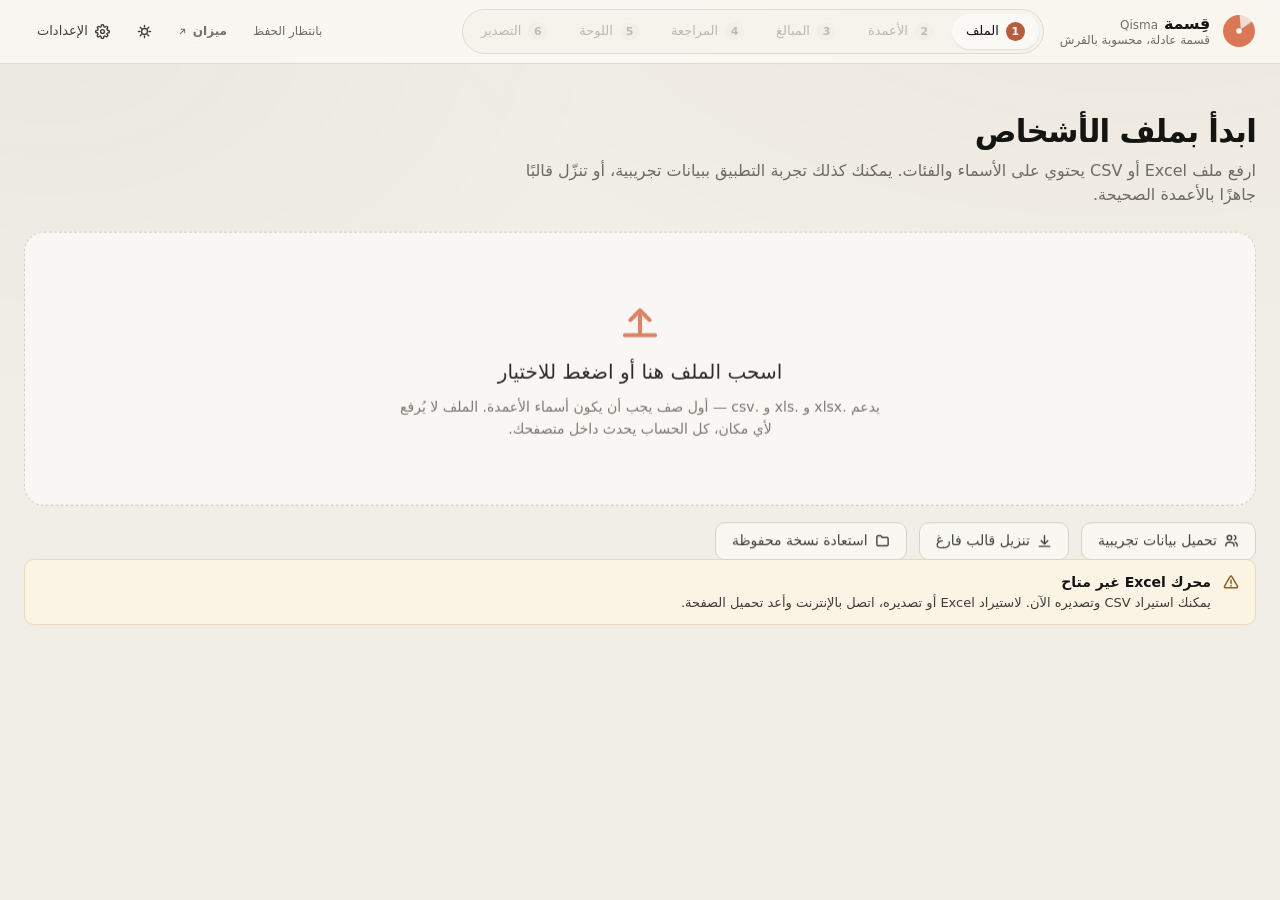
==== commit 8f69a34d: "Add files via upload Fix Qisma import accuracy, save safety, payout reconciliation, and accessibilit" ====
--- a/index.html
+++ b/index.html
@@ -2,6946 +2,11 @@
 <html lang="ar" dir="rtl">
 <head>
 <meta charset="UTF-8">
-<meta name="viewport" content="width=device-width, initial-scale=1, viewport-fit=cover">
+<meta name="viewport" content="width=device-width, initial-scale=1">
+<meta http-equiv="refresh" content="0;url=qisma.html">
 <title>قِسمة — Qisma</title>
-<link rel="icon" href="data:image/svg+xml,%3Csvg xmlns='http://www.w3.org/2000/svg' viewBox='0 0 32 32'%3E%3Ccircle cx='16' cy='16' r='15' fill='%23D97757'/%3E%3Cpath d='M16 1a15 15 0 0 1 13 7.5L16 16Z' fill='%23FAF9F5' opacity='.92'/%3E%3Ccircle cx='16' cy='16' r='2.6' fill='%23FAF9F5'/%3E%3C/svg%3E">
-<script>
-(function(){try{
-  var raw = localStorage.getItem('qisma.settings.v1');
-  var pref = raw ? ((JSON.parse(raw).ui || {}).theme || 'system') : 'system';
-  if (pref !== 'light' && pref !== 'dark') pref = 'system';
-  var dark = pref === 'dark' || (pref === 'system' && matchMedia('(prefers-color-scheme:dark)').matches);
-  var r = document.documentElement;
-  r.setAttribute('data-theme', dark ? 'dark' : 'light');
-  r.setAttribute('data-theme-pref', pref);
-}catch(e){document.documentElement.setAttribute('data-theme','light');}})();
-</script>
-<meta name="theme-color" content="#FAF9F5">
-<style>
-@font-face{font-family:'IBM Plex Sans Arabic';font-style:normal;font-weight:400 700;font-display:swap;src:local('IBM Plex Sans Arabic'),local('Noto Sans Arabic'),local('Segoe UI');}
-:root{
-color-scheme:light;
---paper:#F0EEE6; --surface:#FAF9F5; --surface-2:#F5F3EC; --surface-3:#EDEAE0;
---ink:#141413; --ink-2:#3D3D3A; --ink-3:#6B6B66; --ink-4:#9A9A93;
---line:#DEDBD1; --line-2:#CFCBBE; --line-3:#E8E5DB;
---accent:#D97757; --accent-ink:#B85C3E; --accent-wash:#FBEEE8; --accent-line:#EFCDBD;
---on-accent:#fff;
---accent-fill:#B85C3E; --accent-fill-hover:#A34F33;
---ok:#3F7A5C; --ok-wash:#EAF3EE; --ok-line:#C4DCCF;
---warn:#8A6220; --warn-wash:#FBF3E3; --warn-line:#EBD9B4;
---danger:#B4462F; --danger-wash:#FBEBE7; --danger-line:#EFC9BF;
---info:#3E6480; --info-wash:#ECF1F5; --info-line:#C6D6E1;
---glass:rgba(250,249,245,.82);
---scrim:rgba(20,20,19,.32);
---toast-bg:#141413; --toast-ink:#FAF9F5; --toast-hover:rgba(255,255,255,.12);
---toast-ok:#8FCBA8; --toast-warn:#E8C67B; --toast-danger:#EFA694;
---glow-1:rgba(217,119,87,.055); --glow-2:rgba(62,100,128,.038);
---s1:4px; --s2:8px; --s3:12px; --s4:16px; --s5:24px; --s6:32px; --s7:48px; --s8:64px;
---t-xs:12px; --t-sm:13px; --t-md:14px; --t-lg:16px; --t-xl:20px; --t-2xl:25px; --t-3xl:31px;
---r1:6px; --r2:10px; --r3:14px; --r4:20px; --r-pill:999px;
---e1:0 1px 2px rgba(20,20,19,.05), 0 1px 1px rgba(20,20,19,.04);
---e2:0 2px 4px rgba(20,20,19,.05), 0 6px 16px -6px rgba(20,20,19,.10);
---e3:0 4px 8px rgba(20,20,19,.06), 0 18px 44px -12px rgba(20,20,19,.18);
---d1:90ms; --d2:150ms; --d3:220ms; --d4:340ms; --d5:600ms;
---ease:cubic-bezier(.2,.6,.2,1); --ease-out:cubic-bezier(.16,.84,.28,1);
---font:'IBM Plex Sans Arabic','Noto Sans Arabic','Segoe UI',system-ui,sans-serif;
---nav-h:64px;
-}
-@media screen{
-[data-theme="dark"]{
-color-scheme:dark;
---paper:#1A1A18; --surface:#232320; --surface-2:#2A2A26; --surface-3:#33322D;
---ink:#F5F3EE; --ink-2:#D6D3CA; --ink-3:#A6A29A; --ink-4:#7C7871;
---line:#3A3934; --line-2:#4A4842; --line-3:#302F2B;
---accent:#E08A6B; --accent-ink:#F0A183;
---accent-fill:#E08A6B; --accent-fill-hover:#EC9A7C; --on-accent:#201A16;
---accent-wash:#2E211B; --accent-line:#54382C;
---ok:#7FBF9A; --ok-wash:#1B2A22; --ok-line:#2F4A3A;
---warn:#DEB463; --warn-wash:#2B2418; --warn-line:#4C3E22;
---danger:#E88A72; --danger-wash:#2E1D19; --danger-line:#553229;
---info:#8FB4CE; --info-wash:#1A242B; --info-line:#334754;
---e1:0 1px 2px rgba(0,0,0,.40), 0 1px 1px rgba(0,0,0,.30);
---e2:0 2px 4px rgba(0,0,0,.40), 0 6px 16px -6px rgba(0,0,0,.55);
---e3:0 4px 8px rgba(0,0,0,.45), 0 18px 44px -12px rgba(0,0,0,.65);
---glass:rgba(35,35,32,.82); --scrim:rgba(0,0,0,.60);
---toast-bg:#2F2E2A; --toast-ink:#F5F3EE;
---glow-1:rgba(217,119,87,.07); --glow-2:rgba(62,100,128,.06);
-}}
-*,*::before,*::after{box-sizing:border-box}
-html,body{margin:0;padding:0; overflow-x:hidden}
-html{-webkit-text-size-adjust:100%}
-body{
-background:var(--paper); color:var(--ink); font-family:var(--font);
-font-size:var(--t-md); line-height:1.55; -webkit-font-smoothing:antialiased;
-font-variant-numeric:tabular-nums; font-feature-settings:"tnum" 1,"lnum" 1;
-}
-body::before{
-content:''; position:fixed; inset:0; pointer-events:none; z-index:0;
-background:
-radial-gradient(1100px 620px at 88% -12%, var(--glow-1), transparent 70%),
-radial-gradient(820px 520px at 4% 4%, var(--glow-2), transparent 68%);
-}
-#app{position:relative; z-index:1}
-h1,h2,h3,h4{margin:0; font-weight:600; letter-spacing:-.011em; line-height:1.25}
-p{margin:0}
-button,input,select,textarea{font:inherit; color:inherit}
-:focus{outline:none}
-:focus-visible{outline:2px solid var(--accent); outline-offset:2px; border-radius:var(--r1)}
-::selection{background:var(--accent-wash); color:var(--accent-ink)}
-.num{font-variant-numeric:tabular-nums; font-feature-settings:"tnum" 1,"lnum" 1}
-
-.shell{max-width:1320px; margin:0 auto; padding:0 var(--s5) var(--s8)}
-.topbar{
-position:sticky; top:0; z-index:60; height:var(--nav-h);
-display:flex; align-items:center; gap:var(--s4);
-padding:0 var(--s5); margin-bottom:var(--s5);
-background:var(--glass); border-bottom:1px solid var(--line);
-transition:box-shadow var(--d3) var(--ease), border-color var(--d3) var(--ease);
-}
-.topbar.is-elevated{box-shadow:var(--e2); border-color:var(--line-2)}
-@supports (backdrop-filter:blur(1px)){.topbar{backdrop-filter:blur(14px) saturate(1.5)}}
-@supports not (backdrop-filter:blur(1px)){.topbar{background:var(--surface)}}
-.topbar-inner{max-width:1320px; margin:0 auto; width:100%; display:flex; align-items:center; gap:var(--s4)}
-.brand{display:flex; align-items:center; gap:var(--s3); min-width:0}
-.brand-mark{width:34px; height:34px; flex:none; display:block}
-.brand-mark .wedge{transform-origin:16px 16px}
-.brand-mark.boot-reveal .wedge{animation:wedge-reveal var(--d5) var(--ease-out) both}
-@keyframes wedge-reveal{
-0%{transform:translate(2.4px,-2.4px) rotate(-8deg); opacity:.5}
-60%{transform:translate(1.4px,-1.4px) rotate(-3deg)}
-100%{transform:none; opacity:1}
-}
-.brand-text{display:flex; flex-direction:column; min-width:0}
-.brand-name{font-size:var(--t-lg); font-weight:600; letter-spacing:-.02em; line-height:1.1; white-space:nowrap; overflow:hidden; text-overflow:ellipsis}
-.brand-name span{color:var(--ink-4); font-weight:400; font-size:var(--t-xs); margin-inline-start:6px; letter-spacing:0}
-.brand-tag{font-size:var(--t-xs); color:var(--ink-3); line-height:1.2; white-space:nowrap; overflow:hidden; text-overflow:ellipsis}
-.topbar-spacer{flex:1 1 auto}
-.topbar-actions{display:flex; align-items:center; gap:var(--s2)}
-.topbar-link{
-display:inline-flex; align-items:center; gap:5px; font-size:var(--t-xs); font-weight:600;
-color:var(--ink-4); text-decoration:none; padding:6px 10px; border-radius:var(--r2);
-transition:color var(--d2) var(--ease), background-color var(--d2) var(--ease);
-}
-.topbar-link:hover,.topbar-link:focus-visible{color:var(--accent); background:var(--surface-2)}
-.topbar-link .icon-ext{width:11px; height:11px; transform:rotate(45deg); flex:none}
-
-.topbar-steps{min-width:0}
-.stepper{display:flex; align-items:center; gap:var(--s1); padding:var(--s1); background:var(--surface-2); border:1px solid var(--line); border-radius:var(--r-pill); max-width:100%; overflow-x:auto; scrollbar-width:none}
-.stepper::-webkit-scrollbar{display:none}
-.step-pill{
-display:flex; align-items:center; gap:7px; padding:7px 14px; border:0; border-radius:var(--r-pill);
-background:transparent; color:var(--ink-3); font-size:var(--t-sm); font-weight:500; cursor:pointer; white-space:nowrap;
-transition:background var(--d2) var(--ease), color var(--d2) var(--ease);
-}
-.step-pill:hover:not(:disabled){background:var(--surface-3); color:var(--ink)}
-.step-pill[aria-current="step"]{background:var(--surface); color:var(--ink); box-shadow:var(--e1)}
-.step-pill:disabled{opacity:.42; cursor:not-allowed}
-.step-dot{width:19px; height:19px; flex:none; border-radius:50%; display:grid; place-items:center; font-size:11px; font-weight:600; background:var(--surface-3); color:var(--ink-3)}
-.step-dot svg{width:11px; height:11px}
-.step-pill[aria-current="step"] .step-dot{background:var(--accent-fill); color:var(--on-accent)}
-.step-pill.done .step-dot{background:var(--ok); color:var(--on-accent)}
-
-.page-head{padding:var(--s5) 0 var(--s5)}
-.page-title{font-size:var(--t-3xl); letter-spacing:-.025em}
-.page-sub{margin-top:var(--s2); color:var(--ink-3); font-size:var(--t-lg); max-width:74ch; line-height:1.5}
-.section-label{
-display:inline-flex; flex-direction:column; gap:6px;
-font-size:var(--t-xs); font-weight:600; color:var(--ink-3);
-}
-.section-label::after{content:''; height:2px; background:var(--accent); border-radius:2px; animation:label-underline var(--d4) var(--ease-out) both}
-@keyframes label-underline{from{width:0}to{width:24px}}
-.card{background:var(--surface); border:1px solid var(--line); border-radius:var(--r3); box-shadow:var(--e1)}
-.card-pad{padding:var(--s5)}
-.card-head{display:flex; align-items:flex-start; justify-content:space-between; gap:var(--s4); padding:var(--s4) var(--s5); border-bottom:1px solid var(--line-3)}
-.card-title{font-size:var(--t-lg)}
-.card-note{margin-top:2px; font-size:var(--t-sm); color:var(--ink-3)}
-.pool-list{display:flex; flex-direction:column; gap:var(--s3)}
-.pool-item{
-padding:var(--s4); background:var(--surface-2); border:1px solid var(--line-3); border-radius:var(--r3);
-transition:border-color var(--d2) var(--ease), box-shadow var(--d2) var(--ease), background var(--d2) var(--ease);
-}
-.pool-item:hover{border-color:var(--line-2); box-shadow:var(--e1); background:var(--surface)}
-.pool-item-top{display:flex; align-items:center; gap:var(--s2); margin-bottom:var(--s3)}
-.pool-name{flex:1 1 auto; background:transparent; border-color:transparent; padding-inline-start:0; font-size:var(--t-lg); font-weight:600; letter-spacing:-.01em}
-.pool-name:hover:not(:disabled),.pool-name:focus{background:var(--surface); border-color:var(--line-2); padding-inline-start:var(--s3)}
-.pool-item-fields{display:flex; align-items:flex-end; gap:var(--s3); flex-wrap:wrap}
-.pool-item-fields>.field{flex:1 1 130px; min-width:110px}
-.pool-net{flex:1 1 150px; min-width:140px}
-.pool-net .field-label{margin-bottom:6px}
-.pool-net .money-int{color:var(--accent-ink)}
-.grid{display:grid; gap:var(--s4)}
-.stack{display:flex; flex-direction:column}
-.row{display:flex; align-items:center}
-.between{justify-content:space-between}
-.wrap{flex-wrap:wrap}
-.g2{gap:var(--s2)} .g3{gap:var(--s3)} .g4{gap:var(--s4)} .g5{gap:var(--s5)} .g6{gap:var(--s6)}
-.muted{color:var(--ink-3)}
-.tiny{font-size:var(--t-xs)}
-.small{font-size:var(--t-sm)}
-.divider{height:1px; background:var(--line-3); border:0; margin:var(--s4) 0}
-.btn{
-display:inline-flex; align-items:center; justify-content:center; gap:7px;
-height:38px; padding:0 var(--s4); border-radius:var(--r2);
-border:1px solid var(--line-2); background:var(--surface); color:var(--ink);
-font-size:var(--t-md); font-weight:500; cursor:pointer; white-space:nowrap;
-transition:background var(--d2) var(--ease), border-color var(--d2) var(--ease), box-shadow var(--d2) var(--ease), transform var(--d1) var(--ease);
-}
-.btn:hover:not(:disabled){background:var(--surface-2); border-color:var(--ink-4)}
-.btn:active:not(:disabled){transform:translateY(.5px)}
-@media (pointer:coarse){.btn:active:not(:disabled){transform:scale(.985)}}
-.btn:disabled{opacity:.45; cursor:not-allowed}
-.btn svg{width:15px; height:15px; flex:none}
-.btn-primary{background:var(--accent-fill); border-color:var(--accent-fill); color:var(--on-accent); box-shadow:var(--e1)}
-.btn-primary:hover:not(:disabled){background:var(--accent-fill-hover); border-color:var(--accent-fill-hover)}
-.btn-ghost{background:transparent; border-color:transparent; color:var(--ink-2)}
-.btn-ghost:hover:not(:disabled){background:var(--surface-3); border-color:transparent}
-.btn-danger{background:transparent; border-color:var(--danger-line); color:var(--danger)}
-.btn-danger:hover:not(:disabled){background:var(--danger-wash); border-color:var(--danger)}
-.btn-sm{height:31px; padding:0 var(--s3); font-size:var(--t-sm); border-radius:var(--r1)}
-.btn-icon{width:34px; height:34px; padding:0; border-radius:var(--r2)}
-.btn-icon.btn-sm{width:28px; height:28px}
-.btn-block{width:100%}
-
-.field{display:flex; flex-direction:column; gap:6px}
-.field-label{font-size:var(--t-sm); font-weight:500; color:var(--ink-2)}
-.field-help{font-size:var(--t-xs); color:var(--ink-3); line-height:1.45}
-.input{
-height:38px; width:100%; padding:0 var(--s3); border-radius:var(--r2);
-border:1px solid var(--line-2); background:var(--surface); color:var(--ink);
-transition:border-color var(--d2) var(--ease), box-shadow var(--d2) var(--ease);
-}
-.input:hover:not(:disabled){border-color:var(--ink-4)}
-.input:focus{border-color:var(--accent); box-shadow:0 0 0 3px var(--accent-wash)}
-.input:disabled{background:var(--surface-3); color:var(--ink-4); cursor:not-allowed}
-.input.num-input{text-align:end; font-variant-numeric:tabular-nums}
-.input-sm{height:30px; font-size:var(--t-sm); padding:0 var(--s2); border-radius:var(--r1)}
-.search-wrap{position:relative; flex:1 1 260px; min-width:200px}
-.search-wrap .input{padding-inline-start:36px; padding-inline-end:34px}
-.search-wrap .search-icon{position:absolute; inset-inline-start:11px; top:50%; transform:translateY(-50%); color:var(--ink-4); width:15px; height:15px}
-.search-clear{position:absolute; inset-inline-end:6px; top:50%; transform:translateY(-50%)}
-
-.check{display:inline-flex; align-items:center; gap:9px; cursor:pointer; user-select:none; font-size:var(--t-md)}
-.check input{position:absolute; opacity:0; width:0; height:0}
-.check-box{
-width:17px; height:17px; flex:none; border-radius:5px; border:1.5px solid var(--line-2);
-background:var(--surface); display:grid; place-items:center;
-transition:background var(--d2) var(--ease), border-color var(--d2) var(--ease);
-}
-.check-box svg{width:11px; height:11px; color:var(--on-accent); opacity:0; transform:scale(.6); transition:opacity var(--d2) var(--ease), transform var(--d2) var(--ease-out)}
-.check input:checked+.check-box{background:var(--accent-fill); border-color:var(--accent-fill)}
-.check input:checked+.check-box svg{opacity:1; transform:scale(1)}
-.check input:indeterminate+.check-box{background:var(--accent-fill); border-color:var(--accent-fill)}
-.check input:indeterminate+.check-box::after{content:''; width:9px; height:1.5px; background:var(--on-accent); border-radius:2px}
-.check input:indeterminate+.check-box svg{display:none}
-.check input:focus-visible+.check-box{outline:2px solid var(--accent); outline-offset:2px}
-.check:hover .check-box{border-color:var(--ink-4)}
-.check input:disabled+.check-box{opacity:.4}
-.check.check-sm .check-box{width:15px; height:15px; border-radius:4px}
-
-.dd{position:relative; display:inline-flex}
-.dd-trigger{
-display:inline-flex; align-items:center; justify-content:space-between; gap:var(--s2);
-height:38px; min-width:130px; padding:0 var(--s3); border-radius:var(--r2);
-border:1px solid var(--line-2); background:var(--surface); color:var(--ink);
-font-size:var(--t-md); cursor:pointer; text-align:start;
-transition:border-color var(--d2) var(--ease), box-shadow var(--d2) var(--ease);
-}
-.dd-trigger:hover{border-color:var(--ink-4)}
-.dd-trigger[aria-expanded="true"]{border-color:var(--accent); box-shadow:0 0 0 3px var(--accent-wash)}
-.dd-trigger .dd-value{overflow:hidden; text-overflow:ellipsis; white-space:nowrap}
-.dd-trigger .dd-caret{width:13px; height:13px; flex:none; color:var(--ink-4); transition:transform var(--d2) var(--ease)}
-.dd-trigger[aria-expanded="true"] .dd-caret{transform:rotate(180deg)}
-.dd-trigger.dd-sm{height:30px; font-size:var(--t-sm); min-width:96px; padding:0 var(--s2); border-radius:var(--r1)}
-.dd-panel{
-position:absolute; z-index:70; top:calc(100% + 5px); inset-inline-start:0; min-width:100%; max-width:340px;
-max-height:290px; overflow:auto; padding:var(--s1); overscroll-behavior:contain;
-background:var(--surface); border:1px solid var(--line-2); border-radius:var(--r2); box-shadow:var(--e3);
-animation:pop var(--d2) var(--ease-out);
-}
-.dd-panel.align-end{inset-inline-start:auto; inset-inline-end:0}
-.dd-panel-portal{position:fixed; top:auto; inset-inline-start:auto; inset-inline-end:auto; min-width:0; z-index:100}
-@keyframes pop{from{opacity:0; transform:translateY(-4px) scale(.985)}to{opacity:1; transform:none}}
-.dd-opt{
-display:flex; align-items:center; gap:var(--s2); width:100%; padding:8px 10px; border:0; border-radius:var(--r1);
-background:transparent; color:var(--ink); font-size:var(--t-md); text-align:start; cursor:pointer;
-}
-.dd-opt:hover,.dd-opt.active{background:var(--surface-3)}
-.dd-opt[aria-selected="true"]{color:var(--accent-ink); font-weight:500}
-.dd-opt .dd-tick{width:13px; height:13px; flex:none; opacity:0}
-.dd-opt[aria-selected="true"] .dd-tick{opacity:1}
-.dd-opt .dd-opt-icon{width:14px; height:14px; flex:none}
-.dd-opt-count{margin-inline-start:auto; font-size:var(--t-xs); color:var(--ink-4)}
-.dd-sep{height:1px; background:var(--line-3); margin:var(--s1) 6px}
-.dd-group{padding:8px 10px 4px; font-size:var(--t-xs); font-weight:600; color:var(--ink-4)}
-.chip{
-display:inline-flex; align-items:center; gap:6px; height:30px; padding:0 11px; border-radius:var(--r-pill);
-border:1px solid var(--line-2); background:var(--surface); color:var(--ink-2);
-font-size:var(--t-sm); font-weight:500; cursor:pointer; white-space:nowrap;
-transform:scale(1);
-transition:background var(--d2) var(--ease), border-color var(--d2) var(--ease), color var(--d2) var(--ease), transform var(--d2) cubic-bezier(.34,1.56,.64,1);
-}
-.chip:hover{border-color:var(--ink-4); background:var(--surface-2)}
-.chip[aria-pressed="true"]{background:var(--accent-wash); border-color:var(--accent-line); color:var(--accent-ink); transform:scale(1.05)}
-.chip-count{font-size:11px; color:var(--ink-4); font-variant-numeric:tabular-nums}
-.chip[aria-pressed="true"] .chip-count{color:var(--accent-ink); opacity:.75}
-.chip-x{width:12px; height:12px; opacity:.6}
-.chip-row{display:flex; align-items:center; gap:var(--s2); flex-wrap:wrap}
-
-.badge{display:inline-flex; align-items:center; gap:5px; height:22px; padding:0 9px; border-radius:var(--r-pill); font-size:var(--t-xs); font-weight:600; white-space:nowrap; border:1px solid transparent}
-.badge svg{width:11px; height:11px}
-.badge-ok{background:var(--ok-wash); color:var(--ok); border-color:var(--ok-line)}
-.badge-warn{background:var(--warn-wash); color:var(--warn); border-color:var(--warn-line)}
-.badge-danger{background:var(--danger-wash); color:var(--danger); border-color:var(--danger-line)}
-.badge-info{background:var(--info-wash); color:var(--info); border-color:var(--info-line)}
-.badge-neutral{background:var(--surface-3); color:var(--ink-3); border-color:var(--line)}
-.badge-accent{background:var(--accent-wash); color:var(--accent-ink); border-color:var(--accent-line)}
-
-.notice{display:flex; gap:var(--s3); padding:var(--s3) var(--s4); border-radius:var(--r2); border:1px solid var(--info-line); background:var(--info-wash); color:var(--ink-2); font-size:var(--t-sm); line-height:1.5}
-.notice-icon{flex:none; width:16px; height:16px; margin-top:2px; color:var(--info)}
-.notice-body{flex:1 1 auto; min-width:0}
-.notice-title{font-weight:600; color:var(--ink); font-size:var(--t-md)}
-.notice-actions{display:flex; gap:var(--s2); align-items:center; flex-wrap:wrap; margin-top:var(--s2)}
-.notice-ok{border-color:var(--ok-line); background:var(--ok-wash)} .notice-ok .notice-icon{color:var(--ok)}
-.notice-warn{border-color:var(--warn-line); background:var(--warn-wash)} .notice-warn .notice-icon{color:var(--warn)}
-.notice-danger{border-color:var(--danger-line); background:var(--danger-wash)} .notice-danger .notice-icon{color:var(--danger)}
-.notice-accent{border-color:var(--accent-line); background:var(--accent-wash)} .notice-accent .notice-icon{color:var(--accent-ink)}
-
-.money{display:inline-flex; align-items:baseline; gap:1px; font-variant-numeric:tabular-nums; white-space:nowrap; direction:ltr}
-.money-int{font-weight:600}
-.money-frac{font-size:.78em; color:var(--ink-3); font-weight:500}
-.money-neg{color:var(--danger)}
-.money-zero{color:var(--ink-4)}
-.money-lg .money-int{font-size:var(--t-2xl); letter-spacing:-.02em}
-.money-xl .money-int{font-size:var(--t-3xl); letter-spacing:-.028em}
-.cur{font-size:var(--t-xs); font-weight:500; color:var(--ink-4); letter-spacing:.02em}
-
-.kpi-row{display:grid; grid-template-columns:repeat(auto-fit,minmax(196px,1fr)); gap:var(--s3)}
-.kpi{position:relative; padding:var(--s4) var(--s4) var(--s4) var(--s4); background:var(--surface); border:1px solid var(--line); border-radius:var(--r3); box-shadow:var(--e1); overflow:hidden}
-.kpi::before{content:''; position:absolute; inset-block:0; inset-inline-start:0; width:3px; background:var(--accent); opacity:.85}
-.kpi.kpi-ok::before{background:var(--ok)} .kpi.kpi-warn::before{background:var(--warn)}
-.kpi.kpi-danger::before{background:var(--danger)} .kpi.kpi-info::before{background:var(--info)}
-.kpi.kpi-flat::before{display:none}
-.kpi-label{display:flex; align-items:center; gap:5px; font-size:var(--t-xs); font-weight:600; color:var(--ink-3)}
-.kpi-label svg{width:13px; height:13px; flex:none}
-.kpi-value{margin-top:var(--s2); display:flex; align-items:baseline; gap:6px; flex-wrap:wrap}
-.kpi-foot{margin-top:6px; font-size:var(--t-xs); color:var(--ink-3); line-height:1.45}
-
-.meter{margin-top:var(--s3)}
-.meter-track{position:relative; height:6px; border-radius:var(--r-pill); background:var(--surface-3); overflow:visible}
-.meter-fill{height:100%; border-radius:var(--r-pill); background:var(--accent); transition:width var(--d4) var(--ease-out)}
-.meter-fill.is-ok{background:var(--ok)} .meter-fill.is-warn{background:var(--warn)} .meter-fill.is-danger{background:var(--danger)}
-.meter-target{position:absolute; top:-3px; width:2px; height:12px; background:var(--ink-2); border-radius:1px; opacity:.55}
-.meter-legend{display:flex; justify-content:space-between; gap:var(--s2); margin-top:6px; font-size:var(--t-xs); color:var(--ink-3)}
-
-.table-frame{position:relative}
-.table-wrap{position:relative; overflow:auto; border-radius:var(--r2); border:1px solid var(--line); overscroll-behavior:contain}
-.table-wrap.h-md{max-height:520px}
-.table-wrap.h-lg{max-height:640px}
-.table-wrap::-webkit-scrollbar{height:9px; width:9px}
-.table-wrap::-webkit-scrollbar-track{background:transparent}
-.table-wrap::-webkit-scrollbar-thumb{background:var(--line-2); border-radius:99px; border:2px solid var(--surface)}
-.table-wrap:hover::-webkit-scrollbar-thumb{background:var(--ink-4)}
-.table-wrap{scrollbar-width:thin; scrollbar-color:var(--line-2) transparent}
-.scroll-shadow{position:absolute; inset-block:0; width:28px; pointer-events:none; opacity:0; transition:opacity var(--d2) var(--ease); z-index:5}
-.scroll-shadow-end{inset-inline-end:0; background:linear-gradient(to right, var(--surface) 0%, transparent 100%)}
-.table-wrap.can-scroll-end ~ .scroll-shadow-end{opacity:1}
-table.dt{width:100%; border-collapse:separate; border-spacing:0; font-size:var(--t-md); background:var(--surface)}
-table.dt.dt-fixed{table-layout:fixed}
-table.dt thead th:first-child{inset-inline-start:0; z-index:3; transition:box-shadow var(--d2) var(--ease)}
-table.dt tbody td:first-child{position:sticky; inset-inline-start:0; z-index:1; background:var(--surface); transition:box-shadow var(--d2) var(--ease)}
-table.dt tbody tr:hover td:first-child{background:var(--surface-2)}
-table.dt tfoot td:first-child{position:sticky; inset-inline-start:0; z-index:2; transition:box-shadow var(--d2) var(--ease)}
-.table-wrap.can-scroll-start table.dt thead th:first-child,
-.table-wrap.can-scroll-start table.dt tbody td:first-child,
-.table-wrap.can-scroll-start table.dt tfoot td:first-child{box-shadow:inset 1px 0 0 var(--line-2)}
-table.dt thead th{
-position:sticky; top:0; z-index:2; background:var(--surface-2); color:var(--ink-3);
-font-size:var(--t-xs); font-weight:600;
-text-align:start; padding:11px var(--s3); border-bottom:1px solid var(--line-2); white-space:nowrap;
-}
-table.dt thead th.num-col{text-align:end}
-table.dt thead th.sortable{cursor:pointer; user-select:none}
-table.dt thead th.sortable:hover{color:var(--ink); background:var(--surface-3)}
-.th-inner{display:inline-flex; align-items:center; gap:5px}
-th.num-col .th-inner{flex-direction:row-reverse}
-.sort-ind{width:11px; height:11px; opacity:0; transition:opacity var(--d2) var(--ease), transform var(--d2) var(--ease)}
-th[aria-sort] .sort-ind{opacity:1; color:var(--accent)}
-th[aria-sort="descending"] .sort-ind{transform:rotate(180deg)}
-th.sortable:hover .sort-ind{opacity:.45}
-table.dt tbody td{height:44px; padding:0 var(--s3); border-bottom:1px solid var(--line-3); vertical-align:middle}
-table.dt tbody tr:last-child td{border-bottom:0}
-table.dt tbody tr{transition:background var(--d1) linear}
-table.dt tbody tr:hover td{background:var(--surface-2)}
-table.dt td.num-col{text-align:end; font-variant-numeric:tabular-nums}
-table.dt td.name-col{font-weight:500; max-width:250px; overflow:hidden; text-overflow:ellipsis; white-space:nowrap}
-table.dt td.dept-col,table.dt td.pool-col{overflow:hidden; text-overflow:ellipsis; white-space:nowrap}
-table.dt tbody tr.is-special td:first-child::before,
-table.dt tbody tr.is-excluded td:first-child::before,
-table.dt tbody tr.is-orphan td:first-child::before{content:''; position:absolute; inset-block:0; inset-inline-end:0; border-inline-end:3px solid}
-table.dt tbody tr.is-special td:first-child::before{border-color:var(--warn)}
-table.dt tbody tr.is-excluded{color:var(--ink-4)}
-table.dt tbody tr.is-excluded td:first-child::before{border-color:var(--ink-4)}
-table.dt tbody tr.is-orphan td:first-child::before{border-color:var(--danger)}
-table.dt tfoot td{height:46px; padding:0 var(--s3); background:var(--surface-2); font-weight:600; border-top:1px solid var(--line-2); position:sticky; bottom:0}
-table.dt tfoot td.num-col{text-align:end}
-table.dt.compact tbody td{height:36px}
-.mark{background:var(--accent-wash); color:var(--accent-ink); border-radius:3px; padding:0 1px; font-weight:600}
-.empty-state{display:flex; flex-direction:column; align-items:center; gap:var(--s3); padding:var(--s8) var(--s5); text-align:center; color:var(--ink-3)}
-.empty-state svg{width:34px; height:34px; color:var(--ink-4)}
-.empty-state-title{font-size:var(--t-lg); font-weight:600; color:var(--ink-2)}
-.toolbar{
-position:sticky; top:var(--nav-h); z-index:40; display:flex; align-items:center; gap:var(--s3); flex-wrap:wrap;
-padding:var(--s3) var(--s4); margin-bottom:var(--s4);
-background:var(--glass); border:1px solid var(--line); border-radius:var(--r3); box-shadow:var(--e1);
-}
-@supports (backdrop-filter:blur(1px)){.toolbar{backdrop-filter:blur(14px) saturate(1.5)}}
-@supports not (backdrop-filter:blur(1px)){.toolbar{background:var(--surface)}}
-.toolbar-count{font-size:var(--t-sm); color:var(--ink-2); white-space:nowrap}
-.toolbar-count b{font-weight:600; font-variant-numeric:tabular-nums}
-.toolbar-trust{font-size:var(--t-xs); color:var(--ink-3)}
-
-.pager{display:flex; align-items:center; justify-content:space-between; gap:var(--s3); flex-wrap:wrap; padding:var(--s3) var(--s1) 0}
-.pager-range{font-size:var(--t-sm); color:var(--ink-3); font-variant-numeric:tabular-nums}
-.pager-list{display:flex; align-items:center; gap:3px}
-.pager-btn{min-width:30px; height:30px; padding:0 8px; border-radius:var(--r1); border:1px solid transparent; background:transparent; color:var(--ink-2); font-size:var(--t-sm); cursor:pointer; font-variant-numeric:tabular-nums}
-.pager-btn:hover:not(:disabled){background:var(--surface-3)}
-.pager-btn[aria-current="page"]{background:var(--accent-fill); border-color:var(--accent-fill); color:var(--on-accent); font-weight:600}
-.pager-btn:disabled{opacity:.35; cursor:not-allowed}
-.pager-gap{padding:0 4px; color:var(--ink-4)}
-
-.modal-scrim{position:fixed; inset:0; z-index:90; background:var(--scrim); display:grid; place-items:center; padding:var(--s5); animation:fade var(--d2) var(--ease)}
-@supports (backdrop-filter:blur(1px)){.modal-scrim{backdrop-filter:blur(3px)}}
-@keyframes fade{from{opacity:0}to{opacity:1}}
-.modal{
-width:min(680px,100%); max-height:min(86vh,860px); display:flex; flex-direction:column;
-background:var(--surface); border:1px solid var(--line-2); border-radius:var(--r4); box-shadow:var(--e3);
-animation:rise var(--d3) var(--ease-out);
-}
-@keyframes rise{from{opacity:0; transform:translateY(10px) scale(.99)}to{opacity:1; transform:none}}
-@keyframes sheet-rise{from{transform:translateY(100%)}to{transform:translateY(0)}}
-.modal-lg{width:min(940px,100%)}
-.modal-head{display:flex; align-items:flex-start; justify-content:space-between; gap:var(--s4); padding:var(--s5) var(--s5) var(--s4)}
-.modal-title{font-size:var(--t-xl)}
-.modal-sub{margin-top:4px; font-size:var(--t-sm); color:var(--ink-3)}
-.modal-body{flex:1 1 auto; overflow:auto; padding:0 var(--s5) var(--s5); overscroll-behavior:contain}
-.modal-foot{display:flex; align-items:center; justify-content:space-between; gap:var(--s3); flex-wrap:wrap; padding:var(--s4) var(--s5); border-top:1px solid var(--line-3); background:var(--surface-2); border-radius:0 0 var(--r4) var(--r4)}
-
-.settings-shell{display:grid; grid-template-columns:210px 1fr; min-height:440px}
-.settings-rail{border-inline-end:1px solid var(--line-3); padding:var(--s3); display:flex; flex-direction:column; gap:2px; background:var(--surface-2); border-radius:0 0 0 var(--r4)}
-.rail-btn{display:flex; align-items:center; gap:9px; width:100%; padding:9px 11px; border:0; border-radius:var(--r2); background:transparent; color:var(--ink-2); font-size:var(--t-md); text-align:start; cursor:pointer; transition:background var(--d2) var(--ease)}
-.rail-btn:hover{background:var(--surface-3)}
-.rail-btn[aria-current="true"]{background:var(--surface); color:var(--ink); font-weight:600; box-shadow:var(--e1)}
-.rail-btn svg{width:15px; height:15px; flex:none; color:var(--ink-3)}
-.rail-btn[aria-current="true"] svg{color:var(--accent)}
-.settings-pane{padding:var(--s5); overflow:auto; max-height:min(72vh,700px)}
-.pane-title{font-size:var(--t-xl)}
-.pane-intro{margin:6px 0 var(--s5); font-size:var(--t-sm); color:var(--ink-3); line-height:1.55; max-width:62ch}
-.setting-row{display:grid; grid-template-columns:1fr 132px; gap:var(--s4); align-items:center; padding:11px 0; border-bottom:1px solid var(--line-3)}
-.setting-row:last-child{border-bottom:0}
-.setting-row.wide{grid-template-columns:1fr 200px}
-.setting-name{font-size:var(--t-md); font-weight:500}
-.setting-desc{font-size:var(--t-xs); color:var(--ink-3); margin-top:2px}
-
-.upload{
-display:grid; place-items:center; gap:var(--s4); padding:var(--s8) var(--s5); text-align:center;
-border:1.5px dashed var(--line-2); border-radius:var(--r4); background:var(--surface); cursor:pointer;
-transition:background var(--d2) var(--ease), border-color var(--d2) var(--ease);
-}
-.upload:hover,.upload.drag{background:var(--accent-wash); border-color:var(--accent)}
-.upload-icon{width:44px; height:44px; color:var(--accent)}
-.upload-title{font-size:var(--t-xl)}
-.upload-help{color:var(--ink-3); max-width:56ch; line-height:1.6}
-
-.chart-card{padding:var(--s5); background:var(--surface); border:1px solid var(--line); border-radius:var(--r3); box-shadow:var(--e1)}
-.chart-rows{display:flex; flex-direction:column; gap:9px; margin-top:var(--s4)}
-.chart-row{display:grid; grid-template-columns:minmax(0,38%) 1fr 92px; align-items:center; gap:var(--s3)}
-.chart-name{font-size:var(--t-sm); color:var(--ink-2); overflow:hidden; text-overflow:ellipsis; white-space:nowrap}
-.chart-track{height:20px; border-radius:var(--r1); background:var(--surface-3); overflow:hidden}
-.chart-bar{height:100%; border-radius:var(--r1); background:var(--accent); width:0; transition:width var(--d4) var(--ease-out)}
-.chart-bar.alt{background:var(--info)}
-.chart-row:hover .chart-bar{filter:brightness(.94)}
-.chart-val{text-align:end; font-size:var(--t-sm); font-variant-numeric:tabular-nums; color:var(--ink-2)}
-
-.toasts{position:fixed; inset-block-end:var(--s5); inset-inline-start:var(--s5); z-index:120; display:flex; flex-direction:column-reverse; gap:var(--s2); max-width:380px}
-.toast{display:flex; align-items:flex-start; gap:var(--s3); padding:var(--s3) var(--s3) var(--s3) var(--s4); border-radius:var(--r2); background:var(--toast-bg); color:var(--toast-ink); font-size:var(--t-sm); box-shadow:var(--e3); animation:toast-in var(--d3) var(--ease-out); line-height:1.5}
-.toast svg{width:15px; height:15px; flex:none; margin-top:1px}
-.toast-body{flex:1 1 auto; min-width:0}
-.toast-x{flex:none; color:var(--toast-ink); opacity:.6; margin-top:-2px}
-.toast-x:hover{opacity:1; background:var(--toast-hover)}
-.toast.is-ok svg{color:var(--toast-ok)} .toast.is-warn svg{color:var(--toast-warn)} .toast.is-danger svg{color:var(--toast-danger)}
-@keyframes toast-in{from{opacity:0; transform:translateY(10px)}to{opacity:1; transform:none}}
-.toast.leaving{opacity:0; transform:translateY(6px); transition:opacity var(--d2) var(--ease), transform var(--d2) var(--ease)}
-
-.restore-bar{display:flex; align-items:center; gap:var(--s3); flex-wrap:wrap; padding:var(--s3) var(--s4); margin-bottom:var(--s4); border:1px solid var(--accent-line); background:var(--accent-wash); border-radius:var(--r2); font-size:var(--t-sm)}
-.restore-bar b{font-weight:600}
-.restore-bar svg{width:16px; height:16px; flex:none}
-.sr-only{position:absolute; width:1px; height:1px; padding:0; margin:-1px; overflow:hidden; clip:rect(0,0,0,0); white-space:nowrap; border:0}
-.skip-link{position:fixed; inset-block-start:var(--s2); inset-inline-start:var(--s2); z-index:200; padding:var(--s2) var(--s4); background:var(--accent-fill); color:var(--on-accent); border-radius:var(--r2); font-size:var(--t-sm); font-weight:600; text-decoration:none; transform:translateY(-200%); transition:transform var(--d2) var(--ease)}
-.skip-link:focus{transform:translateY(0); outline:2px solid var(--ink); outline-offset:2px}
-@media (prefers-reduced-motion:reduce){.skip-link{transition:none}}
-.tooltip{position:fixed; z-index:130; padding:6px 10px; border-radius:var(--r1); background:var(--toast-bg); color:var(--toast-ink); font-size:var(--t-xs); pointer-events:none; box-shadow:var(--e2); max-width:260px; animation:fade var(--d1) var(--ease)}
-.mount{animation:mount var(--d3) var(--ease-out) both}
-@keyframes mount{from{opacity:0; transform:translateY(6px)}to{opacity:1; transform:none}}
-.mount-1{animation-delay:24ms}.mount-2{animation-delay:48ms}.mount-3{animation-delay:72ms}.mount-4{animation-delay:96ms}
-.mount-5{animation-delay:120ms}.mount-6{animation-delay:144ms}.mount-7{animation-delay:168ms}.mount-8{animation-delay:192ms}
-.mount-9{animation-delay:216ms}.mount-10{animation-delay:240ms}.mount-11{animation-delay:264ms}.mount-12{animation-delay:288ms}
-
-main#main{view-transition-name:app-screen}
-@supports (view-transition-name:none){
-::view-transition-old(root),::view-transition-new(root){animation:none}
-::view-transition-old(app-screen){animation:vt-out var(--d3) var(--ease) both}
-::view-transition-new(app-screen){animation:vt-in var(--d3) var(--ease-out) both}
-}
-@keyframes vt-out{to{opacity:0; transform:translateX(calc(var(--vt-dir,1) * -8px))}}
-@keyframes vt-in{from{opacity:0; transform:translateX(calc(var(--vt-dir,1) * 8px))}to{opacity:1; transform:none}}
-
-tr.flash-update{animation:row-flash calc(var(--d4) * 1.5) var(--ease-out)}
-@keyframes row-flash{from{background:var(--accent-wash)}to{background:transparent}}
-
-.grid-2{display:grid; grid-template-columns:repeat(2,minmax(0,1fr)); gap:var(--s4)}
-.grid-3{display:grid; grid-template-columns:repeat(3,minmax(0,1fr)); gap:var(--s4)}
-.grid-auto{display:grid; grid-template-columns:repeat(auto-fit,minmax(260px,1fr)); gap:var(--s4)}
-.dash-grid{display:grid; grid-template-columns:repeat(12,minmax(0,1fr)); gap:var(--s4)}
-.col-4{grid-column:span 4} .col-5{grid-column:span 5} .col-6{grid-column:span 6}
-.col-7{grid-column:span 7} .col-8{grid-column:span 8} .col-12{grid-column:1 / -1}
-.btn,.chip,.step-pill,.dd-trigger,.check,.pager-btn{touch-action:manipulation; -webkit-tap-highlight-color:transparent}
-@media (max-width:1080px){
-.grid-3,.dash-grid{grid-template-columns:repeat(2,minmax(0,1fr))}
-.col-4,.col-5,.col-6,.col-7,.col-8{grid-column:span 2}
-.settings-shell{grid-template-columns:1fr}
-.settings-rail{flex-direction:row; overflow:auto; border-inline-end:0; border-bottom:1px solid var(--line-3); border-radius:0}
-.rail-btn{white-space:nowrap}
-}
-@media (min-width:761px) and (max-width:900px){
-.brand-text{display:none}
-}
-@media (max-width:760px){
-:root{--nav-h:auto}
-.shell{padding:0 var(--s3) var(--s7); padding-left:calc(var(--s3) + env(safe-area-inset-left)); padding-right:calc(var(--s3) + env(safe-area-inset-right))}
-.topbar{position:sticky; top:0; height:auto; padding:calc(var(--s2) + env(safe-area-inset-top)) var(--s3) var(--s2); padding-left:calc(var(--s3) + env(safe-area-inset-left)); padding-right:calc(var(--s3) + env(safe-area-inset-right))}
-.topbar-inner{display:grid; grid-template-columns:1fr auto; grid-template-areas:"brand actions" "steps steps"; align-items:center; gap:var(--s2)}
-.brand{grid-area:brand}
-.topbar-steps{grid-area:steps}
-.topbar-inner > .topbar-spacer{display:none}
-.topbar-actions{grid-area:actions; justify-content:flex-end}
-.brand-tag{display:none}
-.topbar-actions .btn{width:28px; height:28px; padding:0; justify-content:center}
-.topbar-actions .btn .btn-label{display:none}
-.topbar-link .link-text{display:none}
-.stepper{width:100%; overflow-x:auto; overflow-y:hidden; -webkit-overflow-scrolling:touch; scrollbar-width:none; border-radius:var(--r2); justify-content:flex-start}
-.stepper::-webkit-scrollbar{display:none}
-.step-pill{flex:0 0 auto; min-height:38px}
-.grid-2,.grid-3,.dash-grid,.grid-auto{grid-template-columns:1fr}
-.col-4,.col-5,.col-6,.col-7,.col-8{grid-column:1 / -1}
-.kpi-row{grid-template-columns:repeat(2,minmax(0,1fr)); gap:var(--s2)}
-.page-title{font-size:var(--t-2xl)}
-.page-head{padding:var(--s4) 0}
-.toolbar{position:static; padding:var(--s3)}
-.search-wrap{flex:1 1 100%}
-.toolbar .dd{flex:1 1 calc(50% - var(--s2))}
-.toolbar .dd-trigger{width:100%}
-.toolbar-count{flex:1 1 100%; text-align:start}
-.chip-row-scroll{overflow-x:auto; flex-wrap:nowrap; -webkit-overflow-scrolling:touch; scrollbar-width:none; padding-bottom:2px}
-.chip-row-scroll::-webkit-scrollbar{display:none}
-.chip-row-scroll .chip{flex:0 0 auto}
-.table-wrap{overflow-x:auto; -webkit-overflow-scrolling:touch}
-.table-wrap.h-md,.table-wrap.h-lg{max-height:none}
-table.dt thead th{top:var(--topbar-h,0px)}
-table.dt tfoot td,table.dt tfoot td:first-child{position:static}
-table.dt.dt-wide{min-width:980px}
-table.dt thead th,table.dt tbody td{padding:10px var(--s2)}
-.pager{flex-direction:column; align-items:stretch; gap:var(--s2)}
-.pager-list{justify-content:center; flex-wrap:wrap}
-.pager-btn{min-width:38px; min-height:38px}
-.modal-scrim{padding:0; place-items:stretch}
-.modal{width:100%; max-width:none; max-height:100vh; height:100vh; max-height:100dvh; height:100dvh; border-radius:0; animation:sheet-rise var(--d3) var(--ease-out)}
-.dd-panel{max-width:none; max-height:60vh}
-.modal-head,.modal-body,.modal-foot{padding-inline:var(--s4)}
-.modal-head{padding-top:calc(var(--s5) + env(safe-area-inset-top))}
-.modal-foot{padding-bottom:calc(var(--s4) + env(safe-area-inset-bottom))}
-.modal-foot{flex-direction:column-reverse; align-items:stretch; gap:var(--s2)}
-.modal-foot .btn{width:100%}
-.settings-rail{gap:var(--s1)}
-.settings-pane{max-height:none; overflow:visible}
-.setting-row,.setting-row.wide{grid-template-columns:1fr; gap:var(--s2); align-items:stretch}
-.setting-row .input,.setting-row .dd,.setting-row .dd-trigger{width:100%}
-.pool-item-fields{flex-direction:column; align-items:stretch}
-.chart-row{grid-template-columns:minmax(0,42%) 1fr; row-gap:2px}
-.chart-val{grid-column:2; text-align:start; font-size:var(--t-xs)}
-.btn{min-height:42px}
-.btn-sm{min-height:36px}
-.input,.dd-trigger{min-height:44px; font-size:16px}
-.input-sm,.dd-trigger.dd-sm{min-height:38px; font-size:16px}
-.check{align-items:flex-start}
-.check-box{width:20px; height:20px; margin-top:2px}
-.upload{padding:var(--s6) var(--s4)}
-.toasts{max-width:none; inset-inline-start:calc(var(--s3) + env(safe-area-inset-right)); inset-inline-end:calc(var(--s3) + env(safe-area-inset-left)); inset-block-end:calc(var(--s3) + env(safe-area-inset-bottom))}
-.nav-foot{flex-direction:column-reverse}
-.nav-foot .btn{width:100%}
-}
-@media (max-width:420px){
-.shell{padding:0 var(--s2) var(--s6); padding-left:calc(var(--s2) + env(safe-area-inset-left)); padding-right:calc(var(--s2) + env(safe-area-inset-right))}
-.page-title{font-size:var(--t-xl)}
-.kpi-value .money-int{font-size:var(--t-2xl)}
-.kpi-row{grid-template-columns:1fr}
-.step-pill span:not(.step-dot){display:none}
-.step-pill[aria-current="step"] span:not(.step-dot){display:inline}
-}
-@page{size:A4; margin:14mm 12mm}
-@media print{
-.topbar,.toolbar,.stepper,.pager,.toasts,.btn,.restore-bar,.skip-link,.modal,.backdrop,.sheet{display:none !important}
-html,body{background:#fff !important; color:#000}
-body::before{display:none}
-.shell{max-width:none; padding:0}
-.card,.kpi,.chart-card{box-shadow:none; border-color:#ccc; break-inside:avoid}
-.table-wrap{max-height:none !important; overflow:visible !important; border-color:#ccc}
-table.dt{width:100%; border-collapse:collapse; font-size:10pt}
-table.dt.dt-fixed{table-layout:auto}
-table.dt thead{display:table-header-group}
-table.dt tfoot{display:table-footer-group}
-table.dt thead th{position:static; background:#f2f2f0 !important; -webkit-print-color-adjust:exact; print-color-adjust:exact; white-space:normal}
-table.dt tbody td:first-child,table.dt tfoot td:first-child,table.dt tfoot td{position:static}
-table.dt thead th,table.dt tbody td,table.dt tfoot td{padding:4px 6px}
-table.dt td.name-col,table.dt td.dept-col,table.dt td.pool-col{white-space:normal; overflow:visible; text-overflow:clip; max-width:none}
-table.dt tr{break-inside:avoid}
-table.dt td,table.dt th{border-color:#ccc}
-.num,.mono,table.dt td.num{font-variant-numeric:tabular-nums}
-h1,h2,h3{break-after:avoid}
-a[href]{text-decoration:none; color:inherit}
-.badge{border:1px solid #999 !important; background:transparent !important; color:#000 !important}
-}
-@media (prefers-reduced-motion:reduce){
-*,*::before,*::after{animation-duration:1ms !important; animation-iteration-count:1 !important; transition-duration:1ms !important; scroll-behavior:auto !important}
-::view-transition-group(*),::view-transition-old(*),::view-transition-new(*){animation:none !important}
-}
-</style>
-<script src="https://cdn.sheetjs.com/xlsx-0.20.3/package/dist/xlsx.full.min.js" onerror="window.__sheetJsLoadFailed=true"></script>
 </head>
 <body>
-<a class="skip-link" href="#main">تخطَّ إلى المحتوى</a>
-<div id="app"></div>
-<div class="toasts" id="toasts" role="status" aria-live="polite"></div>
-<script>
-var Engine = (function () {
-  'use strict';
-
-  function now() {
-    return (typeof performance !== 'undefined' && performance.now) ? performance.now() : Date.now();
-  }
-
-  function clamp(x, lo, hi) {
-    return x < lo ? lo : (x > hi ? hi : x);
-  }
-
-  function hasOwn(obj, key) {
-    return obj != null && Object.prototype.hasOwnProperty.call(obj, key);
-  }
-
-  function compareIds(a, b) {
-    if (typeof a === 'number' && typeof b === 'number') return a - b;
-    var sa = String(a), sb = String(b);
-    return sa < sb ? -1 : (sa > sb ? 1 : 0);
-  }
-
-  var TASHKEEL = /[ً-ْٰ]/g;
-  var TATWEEL = /ـ/g;
-  var ARABIC_INDIC_DIGITS = '٠١٢٣٤٥٦٧٨٩';
-  var EXTENDED_ARABIC_INDIC_DIGITS = '۰۱۲۳۴۵۶۷۸۹';
-
-  function normalizeArabic(input) {
-    if (input == null) return '';
-    var s = String(input);
-    s = s.replace(TASHKEEL, '');
-    s = s.replace(TATWEEL, '');
-    s = s.replace(/[أإآٱ]/g, 'ا');
-    s = s.replace(/ة/g, 'ه');
-    s = s.replace(/ى/g, 'ي');
-    s = s.replace(/ؤ/g, 'و');
-    s = s.replace(/ئ/g, 'ي');
-    s = s.replace(/ﻻ|ﻹ|ﻷ|ﻵ/g, 'لا');
-    var out = '';
-    for (var i = 0; i < s.length; i++) {
-      var ch = s[i];
-      var di = ARABIC_INDIC_DIGITS.indexOf(ch);
-      if (di === -1) di = EXTENDED_ARABIC_INDIC_DIGITS.indexOf(ch);
-      out += di === -1 ? ch : String(di);
-    }
-    s = out;
-    s = s.toLowerCase();
-    s = s.replace(/\s+/g, ' ').trim();
-    return s;
-  }
-
-  function normalizeLoose(input) {
-    return normalizeArabic(input).replace(/[^؀-ۿ0-9a-z ]/g, '').replace(/\s+/g, ' ').trim();
-  }
-
-  function stripDefiniteArticleTokens(s) {
-    return s
-      .split(' ')
-      .map(function (tok) {
-        return tok.indexOf('ال') === 0 && tok.length > 2 ? tok.slice(2) : tok;
-      })
-      .join(' ');
-  }
-
-  function normalizeForTierMatch(input) {
-    return stripDefiniteArticleTokens(normalizeLoose(input));
-  }
-
-  function canonicalizeTierName(raw, tierNames) {
-    var target = normalizeForTierMatch(raw);
-    if (!target) return null;
-    for (var i = 0; i < tierNames.length; i++) {
-      if (normalizeForTierMatch(tierNames[i]) === target) return tierNames[i];
-    }
-    return null;
-  }
-
-  function toPiastres(egp) {
-    return Math.round(egp * 100);
-  }
-
-  function fromPiastres(pi) {
-    return pi / 100;
-  }
-
-  function normalizePinnedPool(value) {
-    return (value == null || value === '') ? null : value;
-  }
-
-  function resolveBaseValue(person, tiers) {
-    if (person.overrideValue != null && isFinite(person.overrideValue)) return person.overrideValue;
-    if (person.tier != null && hasOwn(tiers, person.tier)) {
-      var v = tiers[person.tier];
-      return (v != null && isFinite(v)) ? v : null;
-    }
-    return null;
-  }
-
-  function hasResolvableTier(person, tiers) {
-    return resolveBaseValue(person, tiers) != null;
-  }
-
-  function effectiveWeight(person, tiers, periodDays) {
-    if (person.excluded) return 0;
-    var base = resolveBaseValue(person, tiers);
-    if (base == null) return null;
-    var days = (person.daysWorked == null || !isFinite(person.daysWorked)) ? periodDays : person.daysWorked;
-    var attendance = clamp(days / periodDays, 0, 1);
-    var penalty = clamp((person.penaltyRate == null || !isFinite(person.penaltyRate)) ? 0 : person.penaltyRate, 0, 1);
-    var manual = (person.manualFactor == null || !isFinite(person.manualFactor) || person.manualFactor < 0) ? 1 : person.manualFactor;
-    var w = base * attendance * (1 - penalty) * manual;
-    return w < 0 ? 0 : w;
-  }
-
-  function effectiveGrossPiastres(gross, roundingStep) {
-    var step = (roundingStep && roundingStep > 0) ? roundingStep : 1;
-    return Math.round(toPiastres(gross) / step) * step;
-  }
-
-  function computePoolBudgets(pools, roundingStep) {
-    var budgets = {};
-    var effective = {};
-    var N = 0;
-    var names = Object.keys(pools);
-    for (var i = 0; i < names.length; i++) {
-      var name = names[i];
-      var p = pools[name];
-      var effPiastres = effectiveGrossPiastres(p.gross, roundingStep);
-      var effGross = fromPiastres(effPiastres);
-      var Np = effGross * (1 - p.taxRate);
-      effective[name] = effGross;
-      budgets[name] = Np;
-      N += Np;
-    }
-    return { budgets: budgets, effectiveGross: effective, N: N, names: names };
-  }
-
-  function assignItemsToPools(items, targets, opts) {
-    opts = opts || {};
-    var timeBudgetMs = opts.timeBudgetMs != null ? opts.timeBudgetMs : 1500;
-
-    var poolNames = Object.keys(targets);
-    var eligiblePools = poolNames.filter(function (p) { return targets[p] > 0; });
-
-    var assignment = {};
-    var current = {};
-    poolNames.forEach(function (p) { current[p] = 0; });
-
-    var pinned = [];
-    var free = [];
-    items.forEach(function (it) {
-      if (it.pinnedPool != null) pinned.push(it);
-      else free.push(it);
-    });
-
-    pinned.forEach(function (it) {
-      assignment[it.id] = it.pinnedPool;
-      current[it.pinnedPool] = (current[it.pinnedPool] || 0) + it.weight;
-    });
-
-    var sortedFree = free.slice().sort(function (a, b) {
-      if (b.weight !== a.weight) return b.weight - a.weight;
-      return compareIds(a.id, b.id);
-    });
-
-    if (eligiblePools.length === 0) {
-      sortedFree.forEach(function (it) {
-        var fallback = poolNames[0] || null;
-        assignment[it.id] = fallback;
-        if (fallback) current[fallback] = (current[fallback] || 0) + it.weight;
-      });
-      return { assignment: assignment, current: current, iterations: 0, converged: true };
-    }
-
-    sortedFree.forEach(function (it) {
-      var bestPool = eligiblePools[0];
-      var bestDeficit = targets[bestPool] - current[bestPool];
-      for (var k = 1; k < eligiblePools.length; k++) {
-        var p = eligiblePools[k];
-        var deficit = targets[p] - current[p];
-        if (deficit > bestDeficit) {
-          bestDeficit = deficit;
-          bestPool = p;
-        }
-      }
-      assignment[it.id] = bestPool;
-      current[bestPool] += it.weight;
-    });
-
-    var itemById = {};
-    items.forEach(function (it) { itemById[it.id] = it; });
-
-    var iterations = 0;
-    var converged = false;
-    var timeUp = false;
-    var start = now();
-
-    var swapWindow = opts.swapWindow != null ? opts.swapWindow : 24;
-    var maxPasses = opts.maxPasses != null ? opts.maxPasses : 40;
-
-    var freeIds = sortedFree.map(function (it) { return it.id; });
-
-    var pass = 0;
-    var movedInLastPass = true;
-    while (movedInLastPass && pass < maxPasses) {
-      if ((now() - start) >= timeBudgetMs) { timeUp = true; break; }
-      pass++;
-      movedInLastPass = false;
-
-      for (var fi = 0; fi < freeIds.length; fi++) {
-        iterations++;
-        var id = freeIds[fi];
-        var it = itemById[id];
-        var fromPool = assignment[id];
-        var bestGain = 0;
-        var bestPool = null;
-        for (var pi = 0; pi < eligiblePools.length; pi++) {
-          var toPool = eligiblePools[pi];
-          if (toPool === fromPool) continue;
-          var newFrom = current[fromPool] - it.weight;
-          var newTo = current[toPool] + it.weight;
-          var deltaFrom = Math.abs(newFrom - targets[fromPool]) - Math.abs(current[fromPool] - targets[fromPool]);
-          var deltaTo = Math.abs(newTo - targets[toPool]) - Math.abs(current[toPool] - targets[toPool]);
-          var delta = deltaFrom + deltaTo;
-          if (delta < bestGain - 1e-9) {
-            bestGain = delta;
-            bestPool = toPool;
-          }
-        }
-        if (bestPool) {
-          current[fromPool] -= it.weight;
-          current[bestPool] += it.weight;
-          assignment[id] = bestPool;
-          movedInLastPass = true;
-        }
-      }
-
-      for (var a = 0; a < freeIds.length; a++) {
-        var idA = freeIds[a];
-        var itA = itemById[idA];
-        var poolA = assignment[idA];
-        var bLimit = Math.min(freeIds.length, a + 1 + swapWindow);
-        for (var b = a + 1; b < bLimit; b++) {
-          iterations++;
-          var idB = freeIds[b];
-          var itB = itemById[idB];
-          var poolB = assignment[idB];
-          if (poolA === poolB) continue;
-          var newA = current[poolA] - itA.weight + itB.weight;
-          var newB = current[poolB] - itB.weight + itA.weight;
-          var oldTermA = Math.abs(current[poolA] - targets[poolA]);
-          var oldTermB = Math.abs(current[poolB] - targets[poolB]);
-          var newTermA = Math.abs(newA - targets[poolA]);
-          var newTermB = Math.abs(newB - targets[poolB]);
-          if ((newTermA + newTermB) < (oldTermA + oldTermB) - 1e-9) {
-            current[poolA] = newA;
-            current[poolB] = newB;
-            assignment[idA] = poolB;
-            assignment[idB] = poolA;
-            movedInLastPass = true;
-            poolA = poolB;
-          }
-        }
-      }
-    }
-
-    converged = !movedInLastPass && !timeUp;
-
-    return { assignment: assignment, current: current, iterations: iterations, converged: converged, timeUp: timeUp, passes: pass };
-  }
-
-  function distributePoolPiastres(grossPiastres, members) {
-    var W = 0;
-    for (var i = 0; i < members.length; i++) W += members[i].weight;
-    if (grossPiastres === 0) {
-      return members.map(function () { return 0; });
-    }
-    if (W <= 0) {
-      throw { code: 'ZERO_WEIGHT_NONZERO_GROSS', message: 'distributePoolPiastres called with zero total weight and nonzero gross' };
-    }
-    var raw = members.map(function (m) { return (grossPiastres * m.weight) / W; });
-    var floors = raw.map(Math.floor);
-    var allocated = floors.reduce(function (a, b) { return a + b; }, 0);
-    var remainder = grossPiastres - allocated;
-
-    var order = members.map(function (m, i) {
-      return { i: i, id: m.id, weight: m.weight, frac: raw[i] - floors[i] };
-    });
-    order.sort(function (a, b) {
-      if (Math.abs(b.frac - a.frac) > 1e-9) return b.frac - a.frac;
-      if (b.weight !== a.weight) return b.weight - a.weight;
-      return compareIds(a.id, b.id);
-    });
-
-    var grossc = floors.slice();
-    for (var k = 0; k < remainder; k++) {
-      grossc[order[k].i] += 1;
-    }
-
-    var sum = grossc.reduce(function (a, b) { return a + b; }, 0);
-    if (sum !== grossPiastres) {
-      throw { code: 'CONSERVATION_FAILED', message: 'distributePoolPiastres: sum(grossc) !== grossPiastres', expected: grossPiastres, actual: sum };
-    }
-    return grossc;
-  }
-
-  function validateState(state) {
-    var errors = [];
-    var pools = state.pools || {};
-    var poolNames = Object.keys(pools);
-    poolNames.forEach(function (name) {
-      var p = pools[name];
-      if (!(p.taxRate >= 0 && p.taxRate < 1)) {
-        errors.push({ code: 'BAD_TAX_RATE', poolName: name, message: 'نسبة الخصم لمجمع "' + name + '" يجب أن تكون بين 0 و 1' });
-      }
-      if (!(p.gross >= 0)) {
-        errors.push({ code: 'BAD_GROSS', poolName: name, message: 'إجمالي مجمع "' + name + '" لا يمكن أن يكون سالبًا' });
-      }
-    });
-    if (poolNames.length === 0) {
-      errors.push({ code: 'NO_POOLS', message: 'لا يوجد أي مجمع معرّف' });
-    }
-    if (!(state.periodDays >= 1)) {
-      errors.push({ code: 'BAD_PERIOD_DAYS', message: 'عدد أيام الفترة يجب أن يكون 1 على الأقل' });
-    }
-    (state.people || []).forEach(function (person) {
-      var pinned = normalizePinnedPool(person.pinnedPool);
-      if (pinned != null && !hasOwn(pools, pinned)) {
-        errors.push({ code: 'UNKNOWN_PINNED_POOL', personId: person.id, poolName: pinned, message: 'المجمع المثبّت "' + pinned + '" غير موجود لـ "' + (person.name || person.id) + '"' });
-      }
-    });
-    return errors;
-  }
-
-  function collectRowWarnings(state) {
-    var warnings = [];
-    var periodDays = state.periodDays;
-    var tiers = state.tiers || {};
-    (state.people || []).forEach(function (person) {
-      var label = person.name || ('صف ' + person.id);
-      if (!person.name || !String(person.name).trim()) {
-        warnings.push({ code: 'MISSING_NAME', personId: person.id, message: 'صف بدون اسم (رقم ' + person.id + ')' });
-      }
-      if (!person.excluded && !hasResolvableTier(person, tiers)) {
-        warnings.push({ code: 'UNRESOLVED_TIER', personId: person.id, message: 'لا توجد فئة معروفة لـ "' + label + '" — خارج التوزيع' });
-      }
-      if (person.penaltyRate != null && !(person.penaltyRate >= 0 && person.penaltyRate <= 1)) {
-        warnings.push({ code: 'BAD_PENALTY', personId: person.id, message: 'نسبة الجزاء خارج النطاق لـ "' + label + '" — تم تثبيتها داخل 0–1' });
-      }
-      if (person.daysWorked != null && !(person.daysWorked >= 0 && person.daysWorked <= periodDays)) {
-        warnings.push({ code: 'BAD_DAYS', personId: person.id, message: 'أيام العمل خارج نطاق الفترة لـ "' + label + '" — تم تثبيتها داخل 0–' + periodDays });
-      }
-      if (person.manualFactor != null && !(person.manualFactor >= 0)) {
-        warnings.push({ code: 'BAD_MANUAL_FACTOR', personId: person.id, message: 'المعامل اليدوي غير صالح لـ "' + label + '" — تم استخدام 1' });
-      }
-    });
-    return warnings;
-  }
-
-  function runPipeline(state) {
-    var validationErrors = validateState(state);
-    if (validationErrors.length > 0) {
-      return { ok: false, errors: validationErrors };
-    }
-
-    try {
-      var t0 = now();
-      var tiers = state.tiers || {};
-      var pools = state.pools || {};
-      var periodDays = state.periodDays;
-      var roundingStep = (state.options && state.options.roundingStep) ? state.options.roundingStep : 1;
-      var warnings = collectRowWarnings(state);
-
-      var budgetInfo = computePoolBudgets(pools, roundingStep);
-      var N = budgetInfo.N;
-      var poolNames = budgetInfo.names;
-
-      var people = state.people || [];
-      var weighted = [];
-      var unresolvedIds = [];
-      for (var i = 0; i < people.length; i++) {
-        var person = people[i];
-        var w = effectiveWeight(person, tiers, periodDays);
-        if (w == null) {
-          unresolvedIds.push(person.id);
-          weighted.push({ person: person, weight: 0, unresolvedTier: true });
-        } else {
-          weighted.push({ person: person, weight: w, unresolvedTier: false });
-        }
-      }
-
-      var participating = weighted.filter(function (x) { return x.weight > 0; });
-      var W = participating.reduce(function (s, x) { return s + x.weight; }, 0);
-
-      if (W <= 0 && N > 0) {
-        return {
-          ok: false,
-          errors: [{
-            code: 'NO_ELIGIBLE_PEOPLE',
-            message: 'لا يوجد أي شخص مؤهل للتوزيع (مجموع الأوزان صفر)',
-            unresolvedCount: unresolvedIds.length
-          }],
-          warnings: warnings
-        };
-      }
-
-      var k = W > 0 ? N / W : 0;
-
-      var targets = {};
-      poolNames.forEach(function (name) {
-        targets[name] = (W > 0 && N > 0) ? (W * budgetInfo.budgets[name] / N) : 0;
-      });
-
-      var assignItems = participating.map(function (x) {
-        return { id: x.person.id, weight: x.weight, pinnedPool: normalizePinnedPool(x.person.pinnedPool) };
-      });
-
-      var assignResult = assignItemsToPools(assignItems, targets, {});
-      var assignment = assignResult.assignment;
-
-      var membersByPool = {};
-      poolNames.forEach(function (name) { membersByPool[name] = []; });
-      for (var ai = 0; ai < participating.length; ai++) {
-        var px = participating[ai];
-        var assignedPool = assignment[px.person.id];
-        if (assignedPool == null) continue;
-        if (!hasOwn(membersByPool, assignedPool)) {
-          return { ok: false, errors: [{ code: 'UNKNOWN_PINNED_POOL', personId: px.person.id, poolName: assignedPool, message: 'المجمع المثبّت "' + assignedPool + '" غير موجود' }] };
-        }
-        membersByPool[assignedPool].push({ id: px.person.id, weight: px.weight });
-      }
-
-      for (var pn = 0; pn < poolNames.length; pn++) {
-        var checkName = poolNames[pn];
-        if (budgetInfo.effectiveGross[checkName] > 0 && membersByPool[checkName].length === 0) {
-          return { ok: false, errors: [{ code: 'EMPTY_POOL_WITH_BUDGET', poolName: checkName, message: 'مجمع "' + checkName + '" لديه مبلغ ولكن لا يوجد أي مستحق فيه' }] };
-        }
-      }
-
-      var stepUnit = roundingStep;
-      var poolResults = {};
-      var peopleResultsById = {};
-
-      for (var pj = 0; pj < poolNames.length; pj++) {
-        var poolName = poolNames[pj];
-        var poolDef = pools[poolName];
-        var members = membersByPool[poolName];
-        var actualWeight = members.reduce(function (s, m) { return s + m.weight; }, 0);
-        var effGrossPi = effectiveGrossPiastres(poolDef.gross, stepUnit);
-        var grossStepTotal = Math.round(effGrossPi / stepUnit);
-
-        var grossStepPerMember = [];
-        if (members.length > 0) {
-          grossStepPerMember = distributePoolPiastres(grossStepTotal, members);
-        }
-
-        var targetWeight = targets[poolName];
-        var deviation = actualWeight > 0 ? (targetWeight / actualWeight - 1) : null;
-        var zeroBudgetWithMembers = effGrossPi === 0 && members.length > 0;
-        var roundingAdjusted = effGrossPi !== toPiastres(poolDef.gross);
-
-        poolResults[poolName] = {
-          gross: poolDef.gross,
-          effectiveGross: budgetInfo.effectiveGross[poolName],
-          effectiveGrossPiastres: effGrossPi,
-          roundingAdjusted: roundingAdjusted,
-          taxRate: poolDef.taxRate,
-          net: budgetInfo.budgets[poolName],
-          targetWeight: targetWeight,
-          actualWeight: actualWeight,
-          deviation: deviation,
-          zeroBudgetWithMembers: zeroBudgetWithMembers,
-          memberCount: members.length
-        };
-
-        if (roundingAdjusted) {
-          warnings.push({
-            code: 'POOL_ROUNDED', poolName: poolName,
-            message: 'تم تعديل إجمالي مجمع "' + poolName + '" من ' + fromPiastres(toPiastres(poolDef.gross)).toFixed(2) + ' إلى ' + fromPiastres(effGrossPi).toFixed(2) + ' ليناسب التقريب'
-          });
-        }
-        if (zeroBudgetWithMembers) {
-          warnings.push({
-            code: 'ZERO_BUDGET_POOL', poolName: poolName,
-            message: 'مجمع "' + poolName + '" بلا مبلغ — الأعضاء المثبّتون لن يحصلوا على شيء'
-          });
-        }
-
-        for (var mi = 0; mi < members.length; mi++) {
-          var grossPiastres = grossStepPerMember[mi] * stepUnit;
-          var taxPiastres = Math.round(grossPiastres * poolDef.taxRate);
-          var netPiastres = grossPiastres - taxPiastres;
-          peopleResultsById[members[mi].id] = {
-            id: members[mi].id,
-            pool: poolName,
-            weight: members[mi].weight,
-            shareOfPoolWeight: actualWeight > 0 ? members[mi].weight / actualWeight : 0,
-            grossPiastres: grossPiastres,
-            taxPiastres: taxPiastres,
-            netPiastres: netPiastres,
-            idealNetEGP: k * members[mi].weight,
-            unresolvedTier: false,
-            excluded: false
-          };
-        }
-      }
-
-      weighted.forEach(function (x) {
-        if (peopleResultsById[x.person.id]) return;
-        peopleResultsById[x.person.id] = {
-          id: x.person.id, pool: null, weight: 0, shareOfPoolWeight: 0,
-          grossPiastres: 0, taxPiastres: 0, netPiastres: 0, idealNetEGP: 0,
-          unresolvedTier: !!x.unresolvedTier,
-          excluded: !!x.person.excluded
-        };
-      });
-
-      var orderedPeople = people.map(function (p) { return peopleResultsById[p.id]; });
-      var t1 = now();
-
-      return {
-        ok: true,
-        k: k,
-        W: W,
-        N: N,
-        poolResults: poolResults,
-        people: orderedPeople,
-        assignment: assignment,
-        warnings: warnings,
-        unresolvedTierIds: unresolvedIds,
-        meta: { timingMs: t1 - t0, converged: assignResult.converged, passes: assignResult.passes }
-      };
-    } catch (e) {
-      return {
-        ok: false,
-        errors: [{
-          code: (e && e.code) || 'INTERNAL_ERROR',
-          message: (e && e.message) || 'خطأ داخلي غير متوقع في محرك الحساب',
-          detail: e
-        }]
-      };
-    }
-  }
-
-  return {
-    normalizeArabic: normalizeArabic,
-    normalizeLoose: normalizeLoose,
-    normalizeForTierMatch: normalizeForTierMatch,
-    canonicalizeTierName: canonicalizeTierName,
-    toPiastres: toPiastres,
-    fromPiastres: fromPiastres,
-    effectiveWeight: effectiveWeight,
-    effectiveGrossPiastres: effectiveGrossPiastres,
-    resolveBaseValue: resolveBaseValue,
-    hasResolvableTier: hasResolvableTier,
-    computePoolBudgets: computePoolBudgets,
-    assignItemsToPools: assignItemsToPools,
-    distributePoolPiastres: distributePoolPiastres,
-    validateState: validateState,
-    collectRowWarnings: collectRowWarnings,
-    normalizePinnedPool: normalizePinnedPool,
-    runPipeline: runPipeline,
-    clamp: clamp,
-    compareIds: compareIds,
-    hasOwn: hasOwn
-  };
-})();
-</script>
-<script>
-var Fmt = (function () {
-  'use strict';
-  var NUM = new Intl.NumberFormat('en-US', { minimumFractionDigits: 2, maximumFractionDigits: 2 });
-  var NUM0 = new Intl.NumberFormat('en-US', { maximumFractionDigits: 0 });
-  var NUM4 = new Intl.NumberFormat('en-US', { minimumFractionDigits: 4, maximumFractionDigits: 4 });
-
-  function egp(value, digits) {
-    var v = (value == null || !isFinite(value)) ? 0 : value;
-    if (digits === 0) return NUM0.format(v);
-    if (digits === 4) return NUM4.format(v);
-    return NUM.format(v);
-  }
-  function piastres(pi) { return egp((pi || 0) / 100, 2); }
-  function int(value) { return NUM0.format((value == null || !isFinite(value)) ? 0 : value); }
-  function pct(value, digits) {
-    if (value == null || !isFinite(value)) return '—';
-    var d = digits == null ? 2 : digits;
-    return (value * 100).toFixed(d) + '%';
-  }
-  function trimTrailingZeros(s) {
-    if (s.indexOf('.') === -1) return s;
-    return s.replace(/0+$/, '').replace(/\.$/, '');
-  }
-  function pctExact(value) {
-    if (value == null || !isFinite(value)) return '—';
-    return trimTrailingZeros((value * 100).toFixed(6)) + '%';
-  }
-  function pctValue(value) {
-    if (value == null || !isFinite(value)) return '';
-    return trimTrailingZeros((value * 100).toFixed(6));
-  }
-  function groupDigits(value) {
-    var n = typeof value === 'number' ? value : parseNumber(value);
-    if (n == null || !isFinite(n)) return '';
-    var neg = n < 0;
-    var abs = Math.abs(n);
-    var fixed = abs.toFixed(2);
-    if (fixed.slice(-3) === '.00') fixed = fixed.slice(0, -3);
-    var parts = fixed.split('.');
-    parts[0] = parts[0].replace(/\B(?=(\d{3})+(?!\d))/g, ',');
-    return (neg ? '-' : '') + parts.join('.');
-  }
-  function splitMoney(value) {
-    var v = (value == null || !isFinite(value)) ? 0 : value;
-    var neg = v < 0;
-    var s = NUM.format(Math.abs(v));
-    var dot = s.lastIndexOf('.');
-    return { neg: neg, zero: v === 0, int: (neg ? '-' : '') + s.slice(0, dot), frac: s.slice(dot) };
-  }
-  function isoDate(ts) {
-    var d = new Date(ts == null ? Date.now() : ts);
-    function p(n) { return n < 10 ? '0' + n : String(n); }
-    return d.getFullYear() + '-' + p(d.getMonth() + 1) + '-' + p(d.getDate());
-  }
-  function fileStamp(d) {
-    function p(n) { return n < 10 ? '0' + n : String(n); }
-    return d.getFullYear() + '-' + p(d.getMonth() + 1) + '-' + p(d.getDate()) + '_' + p(d.getHours()) + p(d.getMinutes());
-  }
-  function humanTime(ts) {
-    if (!ts) return '—';
-    var d = new Date(ts);
-    function p(n) { return n < 10 ? '0' + n : String(n); }
-    return d.getFullYear() + '/' + p(d.getMonth() + 1) + '/' + p(d.getDate()) + ' ' + p(d.getHours()) + ':' + p(d.getMinutes());
-  }
-  function parseNumber(value) {
-    if (value == null) return null;
-    var s = String(value).trim();
-    if (!s) return null;
-    s = Engine.normalizeArabic(s).replace(/[,٫\s]/g, '').replace(/[^\d.\-]/g, '');
-    if (!s || s === '-' || s === '.') return null;
-    var n = Number(s);
-    return isFinite(n) ? n : null;
-  }
-  function parseBool(value) {
-    if (value == null) return false;
-    if (value === true) return true;
-    if (typeof value === 'number') return value !== 0;
-    var s = Engine.normalizeLoose(value);
-    if (!s) return false;
-    return ['1', 'true', 'yes', 'y', 'نعم', 'صح', 'مستبعد', 'مقفول', 'x', 'v'].indexOf(s) !== -1;
-  }
-  return { egp: egp, piastres: piastres, int: int, pct: pct, pctExact: pctExact, pctValue: pctValue, groupDigits: groupDigits, splitMoney: splitMoney, isoDate: isoDate, fileStamp: fileStamp, humanTime: humanTime, parseNumber: parseNumber, parseBool: parseBool };
-})();
-
-var Icons = (function () {
-  'use strict';
-  var P = {
-    search: 'M10.5 10.5 14 14M12 7.5a4.5 4.5 0 1 1-9 0 4.5 4.5 0 0 1 9 0Z',
-    x: 'M4 4l8 8M12 4l-8 8',
-    check: 'M3.5 8.5l3 3 6-7',
-    caret: 'M4 6.5l4 4 4-4',
-    arrowUp: 'M8 12.5V3.5M4.5 7L8 3.5 11.5 7',
-    upload: 'M8 14V5M4.5 8.5L8 5l3.5 3.5M2.5 14h11',
-    download: 'M8 2.5v9M4.5 8l3.5 3.5L11.5 8M2.5 14h11',
-    info: 'M8 7.2v4.3M8 4.7v.6M14 8a6 6 0 1 1-12 0 6 6 0 0 1 12 0Z',
-    warn: 'M8 6v3.6M8 11.4v.6M7.1 2.6 1.6 12.2c-.4.7.1 1.6.9 1.6h11c.8 0 1.3-.9.9-1.6L8.9 2.6a1 1 0 0 0-1.8 0Z',
-    ok: 'M5 8.3l2.2 2.2L11.4 6M14 8a6 6 0 1 1-12 0 6 6 0 0 1 12 0Z',
-    danger: 'M5.5 5.5l5 5M10.5 5.5l-5 5M14 8a6 6 0 1 1-12 0 6 6 0 0 1 12 0Z',
-    lock: 'M4.5 7.2V5.4a3.5 3.5 0 0 1 7 0v1.8M3.6 7.2h8.8v6.2H3.6z',
-    table: 'M2.2 3.4h11.6v9.2H2.2zM2.2 6.6h11.6M6 6.6v6',
-    sliders: 'M2.6 5h7M11.4 5h2M2.6 11h2M6.4 11h7M10.4 3.4v3.2M4.4 9.4v3.2',
-    layers: 'M8 2.4 14 5.6 8 8.8 2 5.6zM2 8.8l6 3.2 6-3.2',
-    coins: 'M2.5 5.2c0-1 2.2-1.8 5-1.8s5 .8 5 1.8-2.2 1.8-5 1.8-5-.8-5-1.8ZM2.5 5.2v5.6c0 1 2.2 1.8 5 1.8s5-.8 5-1.8V5.2',
-    people: 'M10.6 13.6v-1.2a2.6 2.6 0 0 0-2.6-2.6H4.6A2.6 2.6 0 0 0 2 12.4v1.2M8.2 4.8a2.4 2.4 0 1 1-4.8 0 2.4 2.4 0 0 1 4.8 0M14 13.6v-1.2a2.6 2.6 0 0 0-2-2.5M11 2.5a2.4 2.4 0 0 1 0 4.6',
-    file: 'M9.2 2.2H4.4v11.6h7.2V4.6zM9.2 2.2v2.4h2.4',
-    chart: 'M2.4 13.6h11.2M4.6 13.6V8M8 13.6V4M11.4 13.6v-3.4',
-    settings: 'M8 10a2 2 0 1 0 0-4 2 2 0 0 0 0 4ZM12.9 10a1.1 1.1 0 0 0 .2 1.2l.1.1a1.3 1.3 0 1 1-1.9 1.9l-.1-.1a1.1 1.1 0 0 0-1.2-.2 1.1 1.1 0 0 0-.7 1v.2a1.3 1.3 0 0 1-2.6 0v-.1a1.1 1.1 0 0 0-.7-1 1.1 1.1 0 0 0-1.2.2l-.1.1a1.3 1.3 0 1 1-1.9-1.9l.1-.1a1.1 1.1 0 0 0 .2-1.2 1.1 1.1 0 0 0-1-.7H2a1.3 1.3 0 0 1 0-2.6h.2a1.1 1.1 0 0 0 1-.7 1.1 1.1 0 0 0-.2-1.2l-.1-.1a1.3 1.3 0 1 1 1.9-1.9l.1.1a1.1 1.1 0 0 0 1.2.2H6a1.1 1.1 0 0 0 .7-1V2a1.3 1.3 0 0 1 2.6 0v.2a1.1 1.1 0 0 0 .7 1 1.1 1.1 0 0 0 1.2-.2l.1-.1a1.3 1.3 0 1 1 1.9 1.9l-.1.1a1.1 1.1 0 0 0-.2 1.2v.1a1.1 1.1 0 0 0 1 .7h.2a1.3 1.3 0 0 1 0 2.6h-.2a1.1 1.1 0 0 0-1 .7Z',
-    undo: 'M2.6 8a5.4 5.4 0 1 0 5.4-5.4A5.4 5.4 0 0 0 3.4 5M2.4 2.4v3h3',
-    redo: 'M13.4 8a5.4 5.4 0 1 1-5.4-5.4A5.4 5.4 0 0 1 12.6 5M13.6 2.4v3h-3',
-    fill: 'M3 13h10M4.6 3v6.4M4.6 9.4 2.4 7.2M4.6 9.4l2.2-2.2M11 3v6.4M11 9.4 8.8 7.2M11 9.4l2.2-2.2',
-    plus: 'M8 3.4v9.2M3.4 8h9.2',
-    trash: 'M2.8 4.6h10.4M6 4.6V3.2h4v1.4M4.2 4.6l.6 9h6.4l.6-9M6.6 7v4.4M9.4 7v4.4',
-    eye: 'M1.4 8s2.4-4.2 6.6-4.2S14.6 8 14.6 8s-2.4 4.2-6.6 4.2S1.4 8 1.4 8ZM9.8 8a1.8 1.8 0 1 1-3.6 0 1.8 1.8 0 0 1 3.6 0Z',
-    print: 'M4.4 6V2.6h7.2V6M4.4 11.4H2.6V6h10.8v5.4h-1.8M4.4 9.4h7.2v4H4.4z',
-    save: 'M12.4 13.6H3.6a1.2 1.2 0 0 1-1.2-1.2V3.6a1.2 1.2 0 0 1 1.2-1.2h6.6l3.4 3.4v6.6a1.2 1.2 0 0 1-1.2 1.2ZM5 2.4v4h6v-4M5 13.6V9.4h6v4.2',
-    folder: 'M14 12.2a1.2 1.2 0 0 1-1.2 1.2H3.2A1.2 1.2 0 0 1 2 12.2V3.8a1.2 1.2 0 0 1 1.2-1.2h3l1.4 2h5.2A1.2 1.2 0 0 1 14 5.8Z',
-    reset: 'M8 2.6v3.2M8 2.6 5.6 5M8 2.6l2.4 2.4M3.4 8a4.6 4.6 0 1 0 4.6-4.6',
-    filter: 'M2.4 3.4h11.2l-4.3 5v5.2L6.7 12V8.4z',
-    sun: 'M8 11.2a3.2 3.2 0 1 0 0-6.4 3.2 3.2 0 0 0 0 6.4ZM8 1.6v1.4M8 13v1.4M14.4 8H13M3 8H1.6M12.5 3.5l-1 1M4.5 11.5l-1 1M12.5 12.5l-1-1M4.5 4.5l-1-1',
-    moon: 'M13.4 9.4A5.8 5.8 0 0 1 6.6 2.6a5.8 5.8 0 1 0 6.8 6.8Z',
-    monitor: 'M2.4 3.2h11.2v7.2H2.4zM6 13.4h4M8 10.4v3'
-  };
-  function svg(name, cls) {
-    var el = document.createElementNS('http://www.w3.org/2000/svg', 'svg');
-    el.setAttribute('viewBox', '0 0 16 16');
-    el.setAttribute('fill', 'none');
-    el.setAttribute('stroke', 'currentColor');
-    el.setAttribute('stroke-width', '1.5');
-    el.setAttribute('stroke-linecap', 'round');
-    el.setAttribute('stroke-linejoin', 'round');
-    el.setAttribute('aria-hidden', 'true');
-    if (cls) el.setAttribute('class', cls);
-    var path = document.createElementNS('http://www.w3.org/2000/svg', 'path');
-    path.setAttribute('d', P[name] || P.info);
-    el.appendChild(path);
-    return el;
-  }
-  function brandMark(cls) {
-    var ns = 'http://www.w3.org/2000/svg';
-    var el = document.createElementNS(ns, 'svg');
-    el.setAttribute('viewBox', '0 0 32 32');
-    el.setAttribute('class', cls || 'brand-mark');
-    el.setAttribute('aria-hidden', 'true');
-    var c = document.createElementNS(ns, 'circle');
-    c.setAttribute('cx', '16'); c.setAttribute('cy', '16'); c.setAttribute('r', '15');
-    c.setAttribute('fill', 'var(--accent)');
-    var w = document.createElementNS(ns, 'path');
-    w.setAttribute('d', 'M16 1a15 15 0 0 1 13 7.5L16 16Z');
-    w.setAttribute('fill', 'var(--surface)');
-    w.setAttribute('opacity', '.92');
-    w.setAttribute('class', 'wedge');
-    var h = document.createElementNS(ns, 'circle');
-    h.setAttribute('cx', '16'); h.setAttribute('cy', '16'); h.setAttribute('r', '2.6');
-    h.setAttribute('fill', 'var(--surface)');
-    el.appendChild(c); el.appendChild(w); el.appendChild(h);
-    return el;
-  }
-  return { svg: svg, brandMark: brandMark, has: function (n) { return !!P[n]; } };
-})();
-</script>
-<script>
-var Search = (function () {
-  'use strict';
-
-  var EXACT = 1000;
-  var PREFIX = 700;
-  var WORD_PREFIX = 600;
-  var SUBSTRING = 500;
-  var SUBSEQ = 300;
-  var TYPO = 150;
-
-  function buildIndex(people) {
-    var entries = new Array(people.length);
-    for (var i = 0; i < people.length; i++) {
-      var p = people[i];
-      var name = Engine.normalizeLoose(p.name);
-      entries[i] = {
-        id: p.id,
-        i: i,
-        name: name,
-        words: name ? name.split(' ') : [],
-        dept: Engine.normalizeLoose(p.dept),
-        tier: Engine.normalizeLoose(p.tier),
-        raw: p
-      };
-    }
-    return { entries: entries, size: people.length };
-  }
-
-  function isSubsequence(needle, hay) {
-    var n = 0;
-    for (var h = 0; h < hay.length && n < needle.length; h++) {
-      if (hay[h] === needle[n]) n++;
-    }
-    return n === needle.length;
-  }
-
-  function subsequenceSpread(needle, hay) {
-    var n = 0, first = -1, last = -1;
-    for (var h = 0; h < hay.length && n < needle.length; h++) {
-      if (hay[h] === needle[n]) {
-        if (first === -1) first = h;
-        last = h;
-        n++;
-      }
-    }
-    if (n < needle.length) return -1;
-    return last - first;
-  }
-
-  function withinOneEdit(a, b) {
-    var la = a.length, lb = b.length;
-    if (Math.abs(la - lb) > 1) return false;
-    var i = 0, j = 0, edits = 0;
-    while (i < la && j < lb) {
-      if (a[i] === b[j]) { i++; j++; continue; }
-      edits++;
-      if (edits > 1) return false;
-      if (la === lb) { i++; j++; }
-      else if (la > lb) { i++; }
-      else { j++; }
-    }
-    if (i < la || j < lb) edits++;
-    return edits <= 1;
-  }
-
-  function scoreField(needle, field, words) {
-    if (!field) return 0;
-    if (field === needle) return EXACT;
-    if (field.indexOf(needle) === 0) return PREFIX - Math.min(60, field.length - needle.length);
-    for (var w = 0; w < words.length; w++) {
-      if (words[w].indexOf(needle) === 0) return WORD_PREFIX - Math.min(50, w * 6);
-    }
-    var at = field.indexOf(needle);
-    if (at > 0) return SUBSTRING - Math.min(80, at * 2);
-    if (needle.length >= 3 && isSubsequence(needle, field)) {
-      var spread = subsequenceSpread(needle, field);
-      return SUBSEQ - Math.min(120, spread * 3);
-    }
-    if (needle.length >= 4) {
-      for (var k = 0; k < words.length; k++) {
-        if (withinOneEdit(needle, words[k])) return TYPO - Math.min(40, k * 5);
-      }
-    }
-    return 0;
-  }
-
-  function scoreEntry(needle, entry) {
-    var best = scoreField(needle, entry.name, entry.words);
-    if (best >= PREFIX) return best;
-    var d = scoreField(needle, entry.dept, entry.dept ? entry.dept.split(' ') : []);
-    if (d > 0) best = Math.max(best, Math.round(d * 0.55));
-    var t = scoreField(needle, entry.tier, entry.tier ? entry.tier.split(' ') : []);
-    if (t > 0) best = Math.max(best, Math.round(t * 0.5));
-    return best;
-  }
-
-  function run(index, query) {
-    var needle = Engine.normalizeLoose(query);
-    if (!needle) return null;
-    var entries = index.entries;
-    var hits = [];
-    for (var i = 0; i < entries.length; i++) {
-      var s = scoreEntry(needle, entries[i]);
-      if (s > 0) hits.push({ id: entries[i].id, i: entries[i].i, score: s });
-    }
-    hits.sort(function (a, b) {
-      if (b.score !== a.score) return b.score - a.score;
-      return a.i - b.i;
-    });
-    var idSet = Object.create(null);
-    var order = Object.create(null);
-    for (var h = 0; h < hits.length; h++) {
-      idSet[hits[h].id] = true;
-      order[hits[h].id] = h;
-    }
-    return { needle: needle, ids: idSet, order: order, count: hits.length, ranked: hits };
-  }
-
-  function highlight(text, needle) {
-    var frag = document.createDocumentFragment();
-    var raw = text == null ? '' : String(text);
-    if (!needle) { frag.appendChild(document.createTextNode(raw || '—')); return frag; }
-    var norm = Engine.normalizeLoose(raw);
-    var at = norm.indexOf(needle);
-    if (at === -1 || norm.length !== raw.length) {
-      frag.appendChild(document.createTextNode(raw || '—'));
-      return frag;
-    }
-    frag.appendChild(document.createTextNode(raw.slice(0, at)));
-    var m = document.createElement('span');
-    m.className = 'mark';
-    m.textContent = raw.slice(at, at + needle.length);
-    frag.appendChild(m);
-    frag.appendChild(document.createTextNode(raw.slice(at + needle.length)));
-    return frag;
-  }
-
-  return {
-    buildIndex: buildIndex, run: run, highlight: highlight,
-    scoreEntry: scoreEntry, withinOneEdit: withinOneEdit, isSubsequence: isSubsequence,
-    TIERS: { EXACT: EXACT, PREFIX: PREFIX, WORD_PREFIX: WORD_PREFIX, SUBSTRING: SUBSTRING, SUBSEQ: SUBSEQ, TYPO: TYPO }
-  };
-})();
-
-var Sorter = (function () {
-  'use strict';
-
-  var collator = (function () {
-    try { return new Intl.Collator('ar', { numeric: true, sensitivity: 'base' }); }
-    catch (e) { return { compare: function (a, b) { return a < b ? -1 : (a > b ? 1 : 0); } }; }
-  })();
-
-  function compareValues(a, b) {
-    var an = (a == null || a === ''), bn = (b == null || b === '');
-    if (an && bn) return 0;
-    if (an) return 1;
-    if (bn) return -1;
-    if (typeof a === 'number' && typeof b === 'number') return a - b;
-    return collator.compare(String(a), String(b));
-  }
-
-  function sortRows(rows, key, dir, accessor) {
-    if (!key || !dir) return rows.slice();
-    var decorated = rows.map(function (r, i) {
-      return { r: r, i: i, v: accessor(r, key) };
-    });
-    var sign = dir === 'desc' ? -1 : 1;
-    decorated.sort(function (x, y) {
-      var c = compareValues(x.v, y.v);
-      if (c !== 0) return c * sign;
-      return x.i - y.i;
-    });
-    return decorated.map(function (d) { return d.r; });
-  }
-
-  function nextDir(current) {
-    if (current === 'asc') return 'desc';
-    if (current === 'desc') return null;
-    return 'asc';
-  }
-
-  return { sortRows: sortRows, compareValues: compareValues, nextDir: nextDir };
-})();
-</script>
-<script>
-var Store = (function () {
-  'use strict';
-
-  var SCHEMA = 1;
-  var KEYS = { settings: 'qisma.settings.v1', tiermap: 'qisma.tiermap.v1', session: 'qisma.session.v1' };
-  var memory = Object.create(null);
-  var available = null;
-  var reason = '';
-
-  function probe() {
-    if (available !== null) return available;
-    try {
-      var k = '__qisma_probe__';
-      window.localStorage.setItem(k, '1');
-      window.localStorage.removeItem(k);
-      available = true;
-    } catch (e) {
-      available = false;
-      reason = (e && e.name === 'SecurityError') ? 'التخزين معطّل في هذا المتصفح' : 'التخزين المحلي غير متاح';
-    }
-    return available;
-  }
-
-  function readRaw(key) {
-    if (probe()) {
-      try { return window.localStorage.getItem(key); } catch (e) { return memory[key] || null; }
-    }
-    return memory[key] || null;
-  }
-
-  function writeRaw(key, value) {
-    memory[key] = value;
-    if (!probe()) return { ok: false, fallback: true };
-    try { window.localStorage.setItem(key, value); return { ok: true }; }
-    catch (e) {
-      var quota = e && (e.name === 'QuotaExceededError' || e.code === 22);
-      return { ok: false, fallback: true, quota: quota };
-    }
-  }
-
-  function removeRaw(key) {
-    delete memory[key];
-    if (!probe()) return;
-    try { window.localStorage.removeItem(key); } catch (e) {}
-  }
-
-  function load(name) {
-    var raw = readRaw(KEYS[name]);
-    if (!raw) return null;
-    var parsed;
-    try { parsed = JSON.parse(raw); } catch (e) { return { __error: 'CORRUPT' }; }
-    if (parsed && parsed.schemaVersion != null && parsed.schemaVersion > SCHEMA) {
-      return { __error: 'NEWER_SCHEMA', found: parsed.schemaVersion, supported: SCHEMA };
-    }
-    return parsed;
-  }
-
-  function save(name, payload) {
-    var body = {};
-    Object.keys(payload || {}).forEach(function (k) { body[k] = payload[k]; });
-    body.schemaVersion = SCHEMA;
-    body.savedAt = Date.now();
-    var text;
-    try { text = JSON.stringify(body); } catch (e) { return { ok: false, error: 'SERIALIZE' }; }
-    var res = writeRaw(KEYS[name], text);
-    res.bytes = text.length;
-    return res;
-  }
-
-  function clear(name) { removeRaw(KEYS[name]); }
-  function clearAll() { Object.keys(KEYS).forEach(function (n) { removeRaw(KEYS[n]); }); }
-
-  function usage() {
-    var total = 0;
-    var detail = {};
-    Object.keys(KEYS).forEach(function (n) {
-      var raw = readRaw(KEYS[n]);
-      var size = raw ? raw.length : 0;
-      detail[n] = size;
-      total += size;
-    });
-    return { total: total, detail: detail, available: probe(), reason: reason };
-  }
-
-  var timers = Object.create(null);
-  function debouncedSave(name, getPayload, delay, onResult) {
-    if (timers[name]) clearTimeout(timers[name]);
-    timers[name] = setTimeout(function () {
-      timers[name] = null;
-      var payload;
-      try { payload = getPayload(); } catch (e) { return; }
-      if (payload == null) return;
-      var res = save(name, payload);
-      if (onResult) onResult(res);
-    }, delay == null ? 1000 : delay);
-  }
-
-  var BUNDLE_FIELDS = ['title', 'period', 'periodDays', 'tiers', 'pools', 'options', 'people',
-    'headers', 'rawRows', 'mapping', 'fileName'];
-
-  function serializeBundle(state, scope) {
-    scope = scope || { settings: true, people: true };
-    var out = {};
-    BUNDLE_FIELDS.forEach(function (k) {
-      if (!scope.people && (k === 'people' || k === 'rawRows')) return;
-      if (state[k] !== undefined) out[k] = state[k];
-    });
-    return JSON.stringify({
-      kind: 'qisma.bundle',
-      schemaVersion: SCHEMA,
-      appVersion: typeof APP_VERSION === 'string' ? APP_VERSION : null,
-      exportedAt: new Date().toISOString(),
-      state: out
-    }, null, 2);
-  }
-
-  function deserializeBundle(input) {
-    var obj = input;
-    if (typeof input === 'string') {
-      try { obj = JSON.parse(input); } catch (e) { return { ok: false, error: 'الملف ليس JSON صالحًا' }; }
-    }
-    if (!obj || typeof obj !== 'object') return { ok: false, error: 'الملف فارغ أو غير صالح' };
-    if (obj.kind && obj.kind !== 'qisma.bundle') return { ok: false, error: 'هذا الملف ليس حزمة إعدادات قِسمة' };
-    var v = obj.schemaVersion;
-    if (v != null && Number(v) > SCHEMA) {
-      return { ok: false, error: 'الملف من إصدار أحدث (' + v + ') وهذه النسخة تقرأ حتى ' + SCHEMA + ' — حدِّث النسخة أولًا' };
-    }
-    if (!obj.state || typeof obj.state !== 'object') return { ok: false, error: 'الحزمة لا تحتوي على بيانات' };
-    return { ok: true, state: obj.state, schemaVersion: v == null ? SCHEMA : Number(v), appVersion: obj.appVersion || null };
-  }
-
-  return {
-    SCHEMA: SCHEMA, KEYS: KEYS,
-    load: load, save: save, clear: clear, clearAll: clearAll,
-    usage: usage, debouncedSave: debouncedSave,
-    serializeBundle: serializeBundle, deserializeBundle: deserializeBundle,
-    isAvailable: probe, unavailableReason: function () { probe(); return reason; }
-  };
-})();
-
-var Theme = (function(){
-  var mq = window.matchMedia('(prefers-color-scheme: dark)');
-  var pref = 'system';
-  function resolve(){ return (pref==='dark' || (pref==='system' && mq.matches)) ? 'dark' : 'light'; }
-  function apply(){
-    var mode = resolve(), r = document.documentElement;
-    r.setAttribute('data-theme', mode);
-    r.setAttribute('data-theme-pref', pref);
-    var m = document.querySelector('meta[name="theme-color"]');
-    if (m) m.setAttribute('content', mode==='dark' ? '#1A1A18' : '#FAF9F5');
-  }
-  function set(v){ pref = (v==='dark'||v==='light') ? v : 'system'; apply(); }
-  function init(v){
-    pref = v || document.documentElement.getAttribute('data-theme-pref') || 'system';
-    var on = function(){ if (pref==='system') apply(); };
-    if (mq.addEventListener) mq.addEventListener('change', on); else if (mq.addListener) mq.addListener(on);
-    apply();
-  }
-  return { init:init, set:set, get:function(){return pref;}, resolve:resolve };
-})();
-
-var UI = (function () {
-  'use strict';
-
-  function el(tag, cls, kids) {
-    var n = document.createElement(tag);
-    if (cls) n.className = cls;
-    if (kids != null) append(n, kids);
-    return n;
-  }
-
-  function append(parent, kids) {
-    if (kids == null) return parent;
-    if (!Array.isArray(kids)) kids = [kids];
-    kids.forEach(function (k) {
-      if (k == null || k === false) return;
-      parent.appendChild(typeof k === 'string' || typeof k === 'number' ? document.createTextNode(String(k)) : k);
-    });
-    return parent;
-  }
-
-  function clear(node) { while (node && node.firstChild) node.removeChild(node.firstChild); return node; }
-
-  function btn(label, opts) {
-    opts = opts || {};
-    var b = el('button', 'btn ' + (opts.variant ? 'btn-' + opts.variant : '') + (opts.size === 'sm' ? ' btn-sm' : '') + (opts.block ? ' btn-block' : '') + (opts.cls ? ' ' + opts.cls : ''));
-    b.type = 'button';
-    if (opts.icon) b.appendChild(Icons.svg(opts.icon));
-    if (label) b.appendChild(el('span', 'btn-label', label));
-    if (!label && opts.icon) { b.classList.add('btn-icon'); b.setAttribute('aria-label', opts.title || ''); }
-    if (opts.title) b.title = opts.title;
-    if (opts.disabled) b.disabled = true;
-    if (opts.onClick) b.addEventListener('click', opts.onClick);
-    return b;
-  }
-
-  function iconBtn(icon, title, onClick, size) {
-    return btn('', { icon: icon, title: title, onClick: onClick, variant: 'ghost', size: size });
-  }
-
-  function field(label, control, help) {
-    var f = el('div', 'field');
-    if (label) {
-      var l = el('label', 'field-label', label);
-      if (control && control.id) l.htmlFor = control.id;
-      f.appendChild(l);
-    }
-    f.appendChild(control);
-    if (help) f.appendChild(el('div', 'field-help', help));
-    return f;
-  }
-
-  var uid = 0;
-  function nextId(prefix) { uid++; return (prefix || 'q') + '-' + uid; }
-
-  function input(opts) {
-    opts = opts || {};
-    var i = el('input', 'input' + (opts.size === 'sm' ? ' input-sm' : '') + (opts.numeric ? ' num-input' : '') + (opts.cls ? ' ' + opts.cls : ''));
-    i.id = opts.id || nextId('in');
-    i.type = opts.grouped ? 'text' : (opts.type || 'text');
-    if (opts.numeric) i.setAttribute('inputmode', 'decimal');
-    if (opts.value != null) i.value = opts.grouped ? Fmt.groupDigits(opts.value) : opts.value;
-    if (opts.placeholder) i.placeholder = opts.placeholder;
-    if (opts.min != null) i.min = String(opts.min);
-    if (opts.max != null) i.max = String(opts.max);
-    if (opts.step != null) i.step = String(opts.step);
-    if (opts.disabled) i.disabled = true;
-    if (opts.ariaLabel) i.setAttribute('aria-label', opts.ariaLabel);
-    if (opts.onInput) i.addEventListener('input', function () { opts.onInput(i.value, i); });
-    if (opts.onChange) i.addEventListener('change', function () { opts.onChange(i.value, i); });
-    if (opts.onKeyDown) i.addEventListener('keydown', opts.onKeyDown);
-    if (opts.grouped) {
-      i.addEventListener('focus', function () {
-        var raw = Fmt.parseNumber(i.value);
-        i.value = raw == null ? '' : String(raw);
-      });
-      i.addEventListener('blur', function () {
-        var raw = Fmt.parseNumber(i.value);
-        i.value = Fmt.groupDigits(raw == null ? 0 : raw);
-      });
-    }
-    return i;
-  }
-
-  function checkbox(opts) {
-    opts = opts || {};
-    var wrap = el('label', 'check' + (opts.size === 'sm' ? ' check-sm' : ''));
-    var cb = el('input');
-    cb.type = 'checkbox';
-    cb.checked = !!opts.checked;
-    if (opts.disabled) cb.disabled = true;
-    if (opts.indeterminate) cb.indeterminate = true;
-    if (opts.ariaLabel) cb.setAttribute('aria-label', opts.ariaLabel);
-    var box = el('span', 'check-box');
-    box.appendChild(Icons.svg('check'));
-    wrap.appendChild(cb);
-    wrap.appendChild(box);
-    if (opts.label) wrap.appendChild(el('span', null, opts.label));
-    if (opts.onChange) cb.addEventListener('change', function () { opts.onChange(cb.checked, cb); });
-    wrap.input = cb;
-    return wrap;
-  }
-
-  var openPanel = null;
-  function closeOpenPanel() {
-    if (!openPanel) return;
-    var p = openPanel;
-    openPanel = null;
-    if (p.trigger) p.trigger.setAttribute('aria-expanded', 'false');
-    if (p.panel && p.panel.parentNode) p.panel.parentNode.removeChild(p.panel);
-    if (p.onClose) p.onClose();
-  }
-
-  document.addEventListener('pointerdown', function (e) {
-    if (!openPanel) return;
-    if (openPanel.panel.contains(e.target) || openPanel.trigger.contains(e.target)) return;
-    closeOpenPanel();
-  });
-  document.addEventListener('keydown', function (e) {
-    if (e.key === 'Escape' && openPanel) {
-      var t = openPanel.trigger;
-      closeOpenPanel();
-      if (t) t.focus();
-    }
-  });
-
-  function dropdown(opts) {
-    opts = opts || {};
-    var wrap = el('div', 'dd');
-    var trigger = el('button', 'dd-trigger' + (opts.size === 'sm' ? ' dd-sm' : ''));
-    trigger.type = 'button';
-    if (opts.id) trigger.id = opts.id;
-    trigger.setAttribute('aria-haspopup', 'listbox');
-    trigger.setAttribute('aria-expanded', 'false');
-    if (opts.ariaLabel) trigger.setAttribute('aria-label', opts.ariaLabel);
-    if (opts.disabled) trigger.disabled = true;
-    var valueEl = el('span', 'dd-value');
-    trigger.appendChild(valueEl);
-    trigger.appendChild(Icons.svg('caret', 'dd-caret'));
-    wrap.appendChild(trigger);
-
-    var current = opts.value == null ? '' : opts.value;
-
-    function labelFor(v) {
-      for (var i = 0; i < opts.options.length; i++) {
-        if (opts.options[i].value === v) return opts.options[i].label;
-      }
-      return opts.placeholder || '—';
-    }
-    function paint() { valueEl.textContent = labelFor(current); }
-    paint();
-
-    function open() {
-      if (trigger.getAttribute('aria-expanded') === 'true') { closeOpenPanel(); return; }
-      closeOpenPanel();
-      var panel = el('div', 'dd-panel dd-panel-portal');
-      panel.setAttribute('role', 'listbox');
-      var buttons = [];
-      opts.options.forEach(function (o) {
-        if (o.group) { panel.appendChild(el('div', 'dd-group', o.group)); return; }
-        if (o.separator) { panel.appendChild(el('div', 'dd-sep')); return; }
-        var b = el('button', 'dd-opt');
-        b.type = 'button';
-        b.setAttribute('role', 'option');
-        b.setAttribute('aria-selected', o.value === current ? 'true' : 'false');
-        b.appendChild(Icons.svg('check', 'dd-tick'));
-        b.appendChild(el('span', null, o.label));
-        if (o.count != null) b.appendChild(el('span', 'dd-opt-count', Fmt.int(o.count)));
-        b.addEventListener('click', function () {
-          current = o.value;
-          paint();
-          closeOpenPanel();
-          trigger.focus();
-          if (opts.onChange) opts.onChange(o.value, o);
-        });
-        buttons.push(b);
-        panel.appendChild(b);
-      });
-      document.body.appendChild(panel);
-
-      function place() {
-        var tRect = trigger.getBoundingClientRect();
-        var vw = document.documentElement.clientWidth;
-        var vh = document.documentElement.clientHeight;
-        var pw = Math.min(Math.max(tRect.width, panel.offsetWidth), vw - 16);
-        panel.style.width = pw + 'px';
-        var rtl = getComputedStyle(document.documentElement).direction === 'rtl';
-        var anchorRight = opts.align === 'end' ? !rtl : rtl;
-        var left = anchorRight ? (tRect.right - pw) : tRect.left;
-        left = Math.max(8, Math.min(left, vw - pw - 8));
-        panel.style.left = left + 'px';
-        var ph = panel.offsetHeight;
-        var openUp = (tRect.bottom + ph + 8 > vh) && (tRect.top - ph - 8 > 0);
-        panel.style.top = (openUp ? (tRect.top - ph - 6) : (tRect.bottom + 6)) + 'px';
-      }
-      place();
-
-      function onScroll() {
-        var tRect = trigger.getBoundingClientRect();
-        if (tRect.bottom < 0 || tRect.top > document.documentElement.clientHeight) { closeOpenPanel(); return; }
-        place();
-      }
-      window.addEventListener('scroll', onScroll, true);
-      window.addEventListener('resize', place);
-
-      trigger.setAttribute('aria-expanded', 'true');
-      openPanel = {
-        panel: panel, trigger: trigger,
-        onClose: function () {
-          window.removeEventListener('scroll', onScroll, true);
-          window.removeEventListener('resize', place);
-        }
-      };
-      var idx = buttons.findIndex(function (b) { return b.getAttribute('aria-selected') === 'true'; });
-      if (idx < 0) idx = 0;
-      function focusAt(n) {
-        if (!buttons.length) return;
-        idx = (n + buttons.length) % buttons.length;
-        buttons.forEach(function (b) { b.classList.remove('active'); });
-        buttons[idx].classList.add('active');
-        buttons[idx].focus();
-      }
-      panel.addEventListener('keydown', function (e) {
-        if (e.key === 'ArrowDown') { e.preventDefault(); focusAt(idx + 1); }
-        else if (e.key === 'ArrowUp') { e.preventDefault(); focusAt(idx - 1); }
-        else if (e.key === 'Home') { e.preventDefault(); focusAt(0); }
-        else if (e.key === 'End') { e.preventDefault(); focusAt(buttons.length - 1); }
-        else if (e.key === 'Tab') { closeOpenPanel(); }
-      });
-      setTimeout(function () { focusAt(idx); }, 0);
-    }
-
-    trigger.addEventListener('click', open);
-    trigger.addEventListener('keydown', function (e) {
-      if (e.key === 'ArrowDown' || e.key === 'Enter' || e.key === ' ') { e.preventDefault(); open(); }
-    });
-
-    wrap.setValue = function (v) { current = v; paint(); };
-    wrap.getValue = function () { return current; };
-    return wrap;
-  }
-
-  function popover(trigger, buildBody, opts) {
-    opts = opts || {};
-    if (trigger.getAttribute('aria-expanded') === 'true') { closeOpenPanel(); return; }
-    closeOpenPanel();
-    var panel = el('div', 'dd-panel' + (opts.align === 'end' ? ' align-end' : ''));
-    if (opts.width) panel.style.minWidth = opts.width;
-    buildBody(panel, closeOpenPanel);
-    var host = opts.host || trigger.parentNode;
-    if (getComputedStyle(host).position === 'static') host.style.position = 'relative';
-    host.appendChild(panel);
-    trigger.setAttribute('aria-expanded', 'true');
-    openPanel = { panel: panel, trigger: trigger, onClose: opts.onClose };
-    var first = panel.querySelector('input, button, [tabindex]');
-    if (first) setTimeout(function () { first.focus(); }, 0);
-  }
-
-  function badge(text, tone, icon) {
-    var b = el('span', 'badge badge-' + (tone || 'neutral'));
-    if (icon) b.appendChild(Icons.svg(icon));
-    b.appendChild(document.createTextNode(text));
-    return b;
-  }
-
-  function notice(opts) {
-    var n = el('div', 'notice' + (opts.tone ? ' notice-' + opts.tone : ''));
-    var iconName = opts.icon || ({ ok: 'ok', warn: 'warn', danger: 'danger', accent: 'info' }[opts.tone] || 'info');
-    n.appendChild(Icons.svg(iconName, 'notice-icon'));
-    var body = el('div', 'notice-body');
-    if (opts.title) body.appendChild(el('div', 'notice-title', opts.title));
-    if (opts.text) body.appendChild(el('div', null, opts.text));
-    if (opts.children) append(body, opts.children);
-    if (opts.actions && opts.actions.length) {
-      body.appendChild(append(el('div', 'notice-actions'), opts.actions));
-    }
-    n.appendChild(body);
-    return n;
-  }
-
-  function moneyCell(piastres, opts) {
-    opts = opts || {};
-    var parts = Fmt.splitMoney((piastres || 0) / 100);
-    var w = el('span', 'money' + (opts.size ? ' money-' + opts.size : '') + (parts.neg ? ' money-neg' : '') + (parts.zero ? ' money-zero' : ''));
-    w.appendChild(el('span', 'money-int', parts.int));
-    w.appendChild(el('span', 'money-frac', parts.frac));
-    if (opts.currency) w.appendChild(el('span', 'cur', 'ج.م'));
-    if (opts.title) w.title = opts.title;
-    return w;
-  }
-
-  var money = moneyCell;
-
-  function moneyEGP(value, opts) { return moneyCell(Math.round((value || 0) * 100), opts); }
-
-  function dash() { return el('span', 'money-zero', '—'); }
-
-  function delta(value) {
-    if (value == null || !isFinite(value)) return dash();
-    if (Math.abs(value) < 0.01) return el('span', 'money-zero', '≈ 0');
-    var w = el('span', 'money' + (value < 0 ? ' money-neg' : ''));
-    w.appendChild(el('span', 'tiny', value > 0 ? '▲ ' : '▼ '));
-    var parts = Fmt.splitMoney(Math.abs(value));
-    w.appendChild(el('span', 'money-int', parts.int));
-    w.appendChild(el('span', 'money-frac', parts.frac));
-    if (value > 0) w.style.color = 'var(--ok)';
-    return w;
-  }
-
-  function emptyState(title, hint, action) {
-    var e = el('div', 'empty-state');
-    e.appendChild(Icons.svg('table'));
-    e.appendChild(el('div', 'empty-state-title', title));
-    if (hint) e.appendChild(el('div', 'small muted', hint));
-    if (action) e.appendChild(action);
-    return e;
-  }
-
-  var toastHost = null;
-  function toast(message, tone, duration) {
-    if (!toastHost) toastHost = document.getElementById('toasts');
-    if (!toastHost) return null;
-    var t = el('div', 'toast' + (tone ? ' is-' + tone : ''));
-    t.appendChild(Icons.svg(tone === 'ok' ? 'ok' : (tone === 'danger' ? 'danger' : (tone === 'warn' ? 'warn' : 'info'))));
-    t.appendChild(el('div', 'toast-body', message));
-    var gone = false;
-    var timer = null;
-    function dismiss() {
-      if (gone) return;
-      gone = true;
-      if (timer) clearTimeout(timer);
-      t.classList.add('leaving');
-      setTimeout(function () { if (t.parentNode) t.parentNode.removeChild(t); }, 220);
-    }
-    var x = iconBtn('x', 'إغلاق', dismiss, 'sm');
-    x.classList.add('toast-x');
-    t.appendChild(x);
-    toastHost.appendChild(t);
-    timer = setTimeout(dismiss, duration == null ? 4200 : duration);
-    return t;
-  }
-
-  var openModals = [];
-  var bodyOverflowBefore = '';
-  function modal(opts) {
-    var scrim = el('div', 'modal-scrim');
-    var box = el('div', 'modal' + (opts.wide ? ' modal-lg' : ''));
-    box.setAttribute('role', 'dialog');
-    box.setAttribute('aria-modal', 'true');
-    var titleId = nextId('mt');
-    box.setAttribute('aria-labelledby', titleId);
-
-    var head = el('div', 'modal-head');
-    var titles = el('div');
-    var h = el('h2', 'modal-title', opts.title);
-    h.id = titleId;
-    titles.appendChild(h);
-    if (opts.subtitle) titles.appendChild(el('div', 'modal-sub', opts.subtitle));
-    head.appendChild(titles);
-    head.appendChild(iconBtn('x', 'إغلاق', function () { close(); }));
-    box.appendChild(head);
-
-    var body = el('div', 'modal-body');
-    box.appendChild(body);
-    var foot = null;
-    if (opts.footer !== false) {
-      foot = el('div', 'modal-foot');
-      box.appendChild(foot);
-    }
-    scrim.appendChild(box);
-
-    var lastFocus = document.activeElement;
-    function close() {
-      var i = openModals.indexOf(handle);
-      if (i >= 0) openModals.splice(i, 1);
-      if (scrim.parentNode) scrim.parentNode.removeChild(scrim);
-      document.removeEventListener('keydown', onKey, true);
-      if (!openModals.length) {
-        document.body.style.overflow = bodyOverflowBefore;
-      }
-      if (lastFocus && lastFocus.focus) lastFocus.focus();
-      if (opts.onClose) opts.onClose();
-    }
-    function onKey(e) {
-      if (openModals[openModals.length - 1] !== handle) return;
-      if (e.key === 'Escape' && !openPanel) { e.stopPropagation(); close(); return; }
-      if (e.key !== 'Tab') return;
-      var f = box.querySelectorAll('button:not(:disabled), input:not(:disabled), select, textarea, [tabindex]:not([tabindex="-1"])');
-      if (!f.length) return;
-      var first = f[0], last = f[f.length - 1];
-      if (e.shiftKey && document.activeElement === first) { e.preventDefault(); last.focus(); }
-      else if (!e.shiftKey && document.activeElement === last) { e.preventDefault(); first.focus(); }
-    }
-    scrim.addEventListener('pointerdown', function (e) { if (e.target === scrim && opts.dismissable !== false) close(); });
-    document.addEventListener('keydown', onKey, true);
-    document.body.appendChild(scrim);
-
-    var handle = { scrim: scrim, box: box, body: body, foot: foot, close: close };
-    if (!openModals.length) {
-      bodyOverflowBefore = document.body.style.overflow;
-      document.body.style.overflow = 'hidden';
-    }
-    openModals.push(handle);
-    var coarsePointer = window.matchMedia && window.matchMedia('(pointer:coarse)').matches;
-    setTimeout(function () {
-      if (coarsePointer) {
-        box.setAttribute('tabindex', '-1');
-        box.focus();
-        return;
-      }
-      var f = box.querySelector('input:not(:disabled), button.btn-primary, button');
-      if (f) f.focus();
-    }, 30);
-    return handle;
-  }
-
-  function confirmModal(opts) {
-    var m = modal({ title: opts.title, subtitle: opts.subtitle, dismissable: true });
-    m.body.appendChild(notice({ tone: opts.tone || 'warn', text: opts.message }));
-    m.foot.appendChild(btn(opts.cancelLabel || 'إلغاء', { variant: 'ghost', onClick: function () { m.close(); } }));
-    m.foot.appendChild(btn(opts.confirmLabel || 'تأكيد', {
-      variant: opts.danger ? 'danger' : 'primary',
-      onClick: function () { m.close(); if (opts.onConfirm) opts.onConfirm(); }
-    }));
-    return m;
-  }
-
-  var tipEl = null;
-  var tipAnchor = null;
-  var tipObserver = null;
-  function ensureTipObserver() {
-    if (tipObserver || typeof MutationObserver === 'undefined') return;
-    tipObserver = new MutationObserver(function () {
-      if (tipEl && tipAnchor && !tipAnchor.isConnected) dismissTip();
-    });
-    tipObserver.observe(document.body, { childList: true, subtree: true });
-  }
-  function dismissTip() {
-    if (tipEl) { tipEl.remove(); tipEl = null; }
-    tipAnchor = null;
-  }
-  document.addEventListener('scroll', dismissTip, { passive: true, capture: true });
-  document.addEventListener('pointerdown', dismissTip, { passive: true });
-
-  function attachTip(node, text) {
-    if (!text) return node;
-    var coarse = window.matchMedia && window.matchMedia('(pointer:coarse)').matches;
-    if (coarse) return node;
-    node.addEventListener('mouseenter', function () {
-      dismissTip();
-      tipEl = el('div', 'tooltip', text);
-      tipAnchor = node;
-      document.body.appendChild(tipEl);
-      ensureTipObserver();
-      var r = node.getBoundingClientRect();
-      var tr = tipEl.getBoundingClientRect();
-      tipEl.style.top = Math.max(6, r.top - tr.height - 7) + 'px';
-      tipEl.style.left = Math.max(6, Math.min(window.innerWidth - tr.width - 6, r.left + r.width / 2 - tr.width / 2)) + 'px';
-    });
-    node.addEventListener('mouseleave', function () { if (tipAnchor === node) dismissTip(); });
-    return node;
-  }
-
-  function countUp(node, target, digits, duration) {
-    var reduce = window.matchMedia && window.matchMedia('(prefers-reduced-motion: reduce)').matches;
-    function paint(v) {
-      clear(node);
-      var parts = Fmt.splitMoney(v);
-      node.appendChild(el('span', 'money-int', parts.int));
-      node.appendChild(el('span', 'money-frac', parts.frac));
-    }
-    if (reduce || !target) { paint(target); return; }
-    var start = null, dur = duration || 340;
-    function frame(ts) {
-      if (start == null) start = ts;
-      var p = Math.min(1, (ts - start) / dur);
-      var eased = 1 - Math.pow(1 - p, 3);
-      paint(target * eased);
-      if (p < 1) requestAnimationFrame(frame);
-    }
-    requestAnimationFrame(frame);
-  }
-
-  return {
-    el: el, append: append, clear: clear, btn: btn, iconBtn: iconBtn, field: field, input: input,
-    checkbox: checkbox, dropdown: dropdown, popover: popover, closePanel: closeOpenPanel,
-    badge: badge, notice: notice, moneyCell: moneyCell, money: money, moneyEGP: moneyEGP, delta: delta, dash: dash,
-    emptyState: emptyState, toast: toast, modal: modal, confirmModal: confirmModal,
-    attachTip: attachTip, countUp: countUp, nextId: nextId
-  };
-})();
-</script>
-<script>
-var DemoData = (function () {
-  'use strict';
-  var FIRST = ['أحمد', 'محمد', 'محمود', 'مصطفى', 'خالد', 'عمر', 'يوسف', 'كريم', 'طارق', 'هاني', 'سمير', 'وليد', 'فادي', 'عادل', 'ماهر', 'إسلام', 'زياد', 'أنس', 'بلال', 'حسن', 'فاطمة', 'مريم', 'نور', 'سارة', 'هدى', 'أمنية', 'رنا', 'دينا', 'ياسمين', 'شيماء', 'منى', 'إيمان', 'ندى', 'سلمى', 'حبيبة'];
-  var LAST = ['عبد الرحمن', 'السيد', 'حسين', 'إبراهيم', 'الشريف', 'منصور', 'فؤاد', 'الجندي', 'رشاد', 'زكي', 'العطار', 'شلبي', 'البهنساوي', 'الديب', 'قنديل', 'صابر', 'مرسي', 'الحلواني', 'نصار', 'عويس'];
-  var DEPTS = ['الإدارة العامة', 'إدارة الحسابات', 'إدارة الشئون الطبية', 'إدارة الموارد البشرية', 'إدارة السجلات', 'إدارة المشتريات'];
-  var TIERS = ['مدير إدارة', 'مدير', 'رئيس قسم', 'عضو مميز', 'شهادة عليا', 'فوق متوسط', 'متوسط', 'معاون خدمة'];
-  var TIER_JOB = {
-    'مدير إدارة': 'مدير عام الإدارة',
-    'مدير': 'مدير الإدارة',
-    'رئيس قسم': 'رئيس قسم',
-    'عضو مميز': 'أخصائي أول',
-    'شهادة عليا': 'أخصائي',
-    'فوق متوسط': 'فني أول',
-    'متوسط': 'فني',
-    'معاون خدمة': 'معاون خدمة'
-  };
-  var TIER_SHARE = [0.02, 0.05, 0.09, 0.12, 0.18, 0.2, 0.22, 0.12];
-
-  function pickTier(u) {
-    var acc = 0;
-    for (var i = 0; i < TIERS.length; i++) {
-      acc += TIER_SHARE[i];
-      if (u < acc) return TIERS[i];
-    }
-    return TIERS[TIERS.length - 1];
-  }
-
-  function makeRng(seed) {
-    var s = seed || 20260807;
-    return function () {
-      s = (s * 1103515245 + 12345) & 0x7fffffff;
-      return s / 0x7fffffff;
-    };
-  }
-
-  function people(count, seed) {
-    var rnd = makeRng(seed);
-    var out = [];
-    for (var i = 0; i < count; i++) {
-      var name = FIRST[Math.floor(rnd() * FIRST.length)] + ' ' + LAST[Math.floor(rnd() * LAST.length)];
-      var tier = pickTier(rnd());
-      var r = rnd();
-      out.push({
-        id: i + 1,
-        name: name,
-        job: TIER_JOB[tier] || '',
-        dept: DEPTS[Math.floor(rnd() * DEPTS.length)],
-        tier: tier,
-        daysWorked: r < 0.16 ? Math.floor(rnd() * 26) + 1 : null,
-        penaltyRate: r > 0.9 ? Math.round(rnd() * 20) / 100 : null,
-        manualFactor: null,
-        overrideValue: null,
-        pinnedPool: null,
-        excluded: r > 0.97,
-        notes: ''
-      });
-    }
-    if (out.length > 6) {
-      out[3].tier = 'درجة ثالثة';
-      out[3].job = '';
-      out[4].overrideValue = 1800;
-      out[5].manualFactor = 1.25;
-    }
-    return out;
-  }
-
-  return { people: people, DEPTS: DEPTS, TIERS: TIERS, TIER_JOB: TIER_JOB };
-})();
-
-var Reports = (function () {
-  'use strict';
-
-  function poolNamesOf(state) { return Object.keys(state.pools || {}); }
-
-  function personById(state) {
-    var map = Object.create(null);
-    (state.people || []).forEach(function (p) { map[p.id] = p; });
-    return map;
-  }
-
-  function resultById(result) {
-    var map = Object.create(null);
-    ((result && result.people) || []).forEach(function (r) { map[r.id] = r; });
-    return map;
-  }
-
-  function isSpecial(person) {
-    return !!(person.excluded || person.overrideValue != null || person.pinnedPool ||
-      (person.manualFactor != null && person.manualFactor !== 1) ||
-      (person.penaltyRate != null && person.penaltyRate > 0));
-  }
-
-  function specialReason(person) {
-    var r = [];
-    if (person.excluded) r.push('مستبعد');
-    if (person.overrideValue != null) r.push('قيمة مخصصة');
-    if (person.pinnedPool) r.push('مثبّت على ' + person.pinnedPool);
-    if (person.manualFactor != null && person.manualFactor !== 1) r.push('معامل يدوي ' + person.manualFactor);
-    if (person.penaltyRate != null && person.penaltyRate > 0) r.push('جزاء ' + Fmt.pct(person.penaltyRate, 0));
-    return r.join('، ');
-  }
-
-  function detailRows(state, result) {
-    var rmap = resultById(result);
-    return (state.people || []).map(function (p) {
-      var r = rmap[p.id] || { netPiastres: 0, grossPiastres: 0, taxPiastres: 0, weight: 0, pool: null, idealNetEGP: 0, unresolvedTier: false, excluded: !!p.excluded };
-      var net = r.netPiastres / 100;
-      return {
-        id: p.id,
-        name: p.name || '',
-        job: p.job || '',
-        dept: p.dept || '',
-        tier: p.tier || '',
-        pool: r.pool || '',
-        weight: r.weight,
-        days: p.daysWorked == null ? state.periodDays : p.daysWorked,
-        penalty: p.penaltyRate == null ? 0 : p.penaltyRate,
-        manual: p.manualFactor == null ? 1 : p.manualFactor,
-        override: p.overrideValue,
-        pinned: p.pinnedPool || '',
-        excluded: !!p.excluded,
-        unresolvedTier: !!r.unresolvedTier,
-        gross: r.grossPiastres / 100,
-        tax: r.taxPiastres / 100,
-        net: net,
-        ideal: r.idealNetEGP || 0,
-        drift: net - (r.idealNetEGP || 0),
-        special: isSpecial(p),
-        reason: specialReason(p),
-        notes: p.notes || ''
-      };
-    });
-  }
-
-  function unresolvedRows(state, result) {
-    var pmap = personById(state);
-    return ((result && result.unresolvedTierIds) || []).map(function (id) {
-      var p = pmap[id] || { id: id };
-      return {
-        id: id,
-        name: p.name || '',
-        dept: p.dept || '',
-        tier: p.tier || '',
-        days: p.daysWorked == null ? state.periodDays : p.daysWorked,
-        notes: p.notes || '',
-        cause: p.tier ? 'الفئة "' + p.tier + '" غير معرّفة في إعدادات الفئات' : 'لا توجد فئة مُدخلة ولا قيمة مخصصة'
-      };
-    });
-  }
-
-  function excludedRows(state) {
-    return (state.people || []).filter(function (p) { return p.excluded; }).map(function (p) {
-      return { id: p.id, name: p.name || '', dept: p.dept || '', tier: p.tier || '', notes: p.notes || '' };
-    });
-  }
-
-  function specialCasePeople(state) {
-    return (state.people || []).filter(isSpecial);
-  }
-
-  function specialRows(state, result) {
-    var rmap = resultById(result);
-    return specialCasePeople(state).map(function (p) {
-      var r = rmap[p.id] || { netPiastres: 0, weight: 0, pool: null };
-      return {
-        id: p.id, name: p.name || '', dept: p.dept || '', tier: p.tier || '',
-        pool: r.pool || '', weight: r.weight, net: r.netPiastres / 100,
-        reason: specialReason(p), notes: p.notes || ''
-      };
-    });
-  }
-
-  function executiveRows(state, result) {
-    var rows = detailRows(state, result);
-    var paid = rows.filter(function (r) { return r.net > 0; });
-    var totalNet = rows.reduce(function (s, r) { return s + r.net; }, 0);
-    var totalGross = rows.reduce(function (s, r) { return s + r.gross; }, 0);
-    var totalTax = rows.reduce(function (s, r) { return s + r.tax; }, 0);
-    var maxDrift = rows.reduce(function (m, r) { return Math.max(m, Math.abs(r.drift)); }, 0);
-    var pools = poolNamesOf(state);
-    var declaredGross = pools.reduce(function (s, n) { return s + state.pools[n].gross; }, 0);
-    var effectiveGross = pools.reduce(function (s, n) {
-      return s + ((result && result.poolResults && result.poolResults[n]) ? result.poolResults[n].effectiveGross : state.pools[n].gross);
-    }, 0);
-    var unresolved = unresolvedRows(state, result);
-    var out = [
-      { label: 'عدد الأشخاص في الملف', value: rows.length, kind: 'int' },
-      { label: 'عدد المستحقين', value: paid.length, kind: 'int' },
-      { label: 'عدد المستبعدين يدويًا', value: excludedRows(state).length, kind: 'int' },
-      { label: 'عدد بدون فئة (خارج التوزيع)', value: unresolved.length, kind: 'int' },
-      { label: 'عدد الحالات الخاصة', value: specialCasePeople(state).length, kind: 'int' },
-      { label: 'عدد المجمعات', value: pools.length, kind: 'int' },
-      { label: 'أيام الفترة', value: state.periodDays, kind: 'int' },
-      { label: 'الإجمالي المُدخل', value: declaredGross, kind: 'money' },
-      { label: 'الإجمالي بعد التقريب', value: effectiveGross, kind: 'money' },
-      { label: 'إجمالي الخصومات', value: totalTax, kind: 'money' },
-      { label: 'إجمالي الصافي الموزّع', value: totalNet, kind: 'money' },
-      { label: 'فرق التقريب عن المُدخل', value: effectiveGross - declaredGross, kind: 'money' },
-      { label: 'أقصى انحراف فردي عن المثالي', value: maxDrift, kind: 'money' },
-      { label: 'معامل التوزيع k', value: (result && result.k) || 0, kind: 'rate' },
-      { label: 'مجموع الأوزان W', value: (result && result.W) || 0, kind: 'rate' }
-    ];
-    out.__totals = { totalNet: totalNet, totalGross: totalGross, totalTax: totalTax, effectiveGross: effectiveGross, declaredGross: declaredGross, unresolved: unresolved.length };
-    return out;
-  }
-
-  function poolRows(state, result) {
-    return poolNamesOf(state).map(function (name) {
-      var pr = (result && result.poolResults && result.poolResults[name]) || {};
-      return {
-        name: name,
-        gross: state.pools[name].gross,
-        effectiveGross: pr.effectiveGross == null ? state.pools[name].gross : pr.effectiveGross,
-        taxRate: state.pools[name].taxRate,
-        net: pr.net || 0,
-        members: pr.memberCount || 0,
-        targetWeight: pr.targetWeight || 0,
-        actualWeight: pr.actualWeight || 0,
-        deviation: pr.deviation,
-        zeroBudget: !!pr.zeroBudgetWithMembers,
-        rounded: !!pr.roundingAdjusted
-      };
-    });
-  }
-
-  function deptRows(state, result) {
-    var rows = detailRows(state, result);
-    var byDept = Object.create(null);
-    rows.forEach(function (r) {
-      var key = r.dept || 'بدون قسم';
-      if (!byDept[key]) byDept[key] = { dept: key, count: 0, paid: 0, weight: 0, gross: 0, tax: 0, net: 0, unresolved: 0, excluded: 0 };
-      var b = byDept[key];
-      b.count++;
-      if (r.net > 0) b.paid++;
-      if (r.unresolvedTier) b.unresolved++;
-      if (r.excluded) b.excluded++;
-      b.weight += r.weight;
-      b.gross += r.gross;
-      b.tax += r.tax;
-      b.net += r.net;
-    });
-    var out = Object.keys(byDept).map(function (k) { return byDept[k]; });
-    out.sort(function (a, b) { return b.net - a.net || Sorter.compareValues(a.dept, b.dept); });
-    return out;
-  }
-
-  function tierRows(state, result) {
-    var rows = detailRows(state, result);
-    var byTier = Object.create(null);
-    rows.forEach(function (r) {
-      var key = r.tier || 'بدون فئة';
-      if (!byTier[key]) byTier[key] = { tier: key, base: (state.tiers || {})[key] != null ? state.tiers[key] : null, count: 0, weight: 0, net: 0, unresolved: 0 };
-      var b = byTier[key];
-      b.count++;
-      b.weight += r.weight;
-      b.net += r.net;
-      if (r.unresolvedTier) b.unresolved++;
-    });
-    var out = Object.keys(byTier).map(function (k) { return byTier[k]; });
-    out.sort(function (a, b) { return b.net - a.net || Sorter.compareValues(a.tier, b.tier); });
-    return out;
-  }
-
-  function methodologyRows(state, result) {
-    var pools = poolRows(state, result);
-    var rows = [
-      ['طريقة التوزيع', 'وزن نسبي لكل شخص = قيمة الفئة × نسبة الحضور × (1 − الجزاء) × المعامل اليدوي'],
-      ['وحدة الحساب', 'قرش صحيح (بدون كسور عائمة) — كل المبالغ محفوظة كأعداد صحيحة'],
-      ['وحدة التقريب', String((state.options && state.options.roundingStep) || 1) + ' قرش'],
-      ['توزيع البواقي', 'أكبر باقٍ، ثم الوزن الأكبر، ثم رقم الصف — نتيجة واحدة ثابتة لنفس المدخلات'],
-      ['حفظ الإجمالي', 'مجموع أنصبة كل مجمع = إجمالي المجمع بعد التقريب، بالقرش، بلا فرق'],
-      ['الفئات غير المعروفة', 'يُستبعد الشخص من التوزيع ويظهر في ورقة "بدون فئة" ولا يحصل على أي مبلغ'],
-      ['أيام الفترة', String(state.periodDays) + ' يوم'],
-      ['معامل التوزيع k', Fmt.egp((result && result.k) || 0, 4) + ' جنيه لكل وحدة وزن'],
-      ['مجموع الأوزان W', Fmt.egp((result && result.W) || 0, 4)],
-      ['إجمالي الصافي N', Fmt.egp((result && result.N) || 0, 2)]
-    ];
-    pools.forEach(function (p) {
-      rows.push([
-        'مجمع: ' + p.name,
-        'مُدخل ' + Fmt.egp(p.gross) + ' → بعد التقريب ' + Fmt.egp(p.effectiveGross) +
-        ' | خصم ' + Fmt.pctExact(p.taxRate) + ' | صافي ' + Fmt.egp(p.net) +
-        ' | أعضاء ' + Fmt.int(p.members) + (p.rounded ? ' | تم تعديل الإجمالي للتقريب' : '') + (p.zeroBudget ? ' | بلا مبلغ' : '')
-      ]);
-    });
-    return rows;
-  }
-
-  function warningRows(result) {
-    var labels = {
-      MISSING_NAME: 'صف بدون اسم', UNRESOLVED_TIER: 'بدون فئة — خارج التوزيع',
-      BAD_PENALTY: 'نسبة جزاء غير صالحة', BAD_DAYS: 'أيام عمل خارج النطاق',
-      BAD_MANUAL_FACTOR: 'معامل يدوي غير صالح', POOL_ROUNDED: 'تعديل إجمالي للتقريب',
-      ZERO_BUDGET_POOL: 'مجمع بلا مبلغ'
-    };
-    return ((result && result.warnings) || []).map(function (w) {
-      return { code: w.code, kind: labels[w.code] || w.code, target: w.personId != null ? ('صف ' + w.personId) : (w.poolName || '—'), message: w.message };
-    });
-  }
-
-  function conservationCheck(state, result) {
-    var pools = poolNamesOf(state);
-    var problems = [];
-    pools.forEach(function (name) {
-      var pr = result && result.poolResults && result.poolResults[name];
-      if (!pr) return;
-      var sum = 0;
-      (result.people || []).forEach(function (r) { if (r.pool === name) sum += r.grossPiastres; });
-      if (sum !== pr.effectiveGrossPiastres) {
-        problems.push({ pool: name, expected: pr.effectiveGrossPiastres, actual: sum });
-      }
-    });
-    return { ok: problems.length === 0, problems: problems };
-  }
-
-  return {
-    detailRows: detailRows, executiveRows: executiveRows, poolRows: poolRows,
-    deptRows: deptRows, tierRows: tierRows, specialRows: specialRows, specialCasePeople: specialCasePeople,
-    unresolvedRows: unresolvedRows, excludedRows: excludedRows, methodologyRows: methodologyRows,
-    warningRows: warningRows, conservationCheck: conservationCheck, isSpecial: isSpecial, specialReason: specialReason
-  };
-})();
-</script>
-<script>
-var Exporter = (function () {
-  'use strict';
-
-  var M2 = '#,##0.00';
-  var M4 = '#,##0.0000';
-  var PCT = '0.00%';
-  var INT = '#,##0';
-
-  function sanitizeSheetName(name, used) {
-    var s = String(name == null ? 'ورقة' : name).replace(/[\\\/\?\*\[\]:]/g, ' ').replace(/\s+/g, ' ').trim();
-    if (!s) s = 'ورقة';
-    if (s.length > 31) s = s.slice(0, 31);
-    if (!used) return s;
-    var base = s, n = 2;
-    while (used[s]) {
-      var suffix = ' (' + n + ')';
-      s = base.slice(0, Math.max(1, 31 - suffix.length)) + suffix;
-      n++;
-    }
-    used[s] = true;
-    return s;
-  }
-
-  function aoaSheet(rows, opts) {
-    opts = opts || {};
-    var ws = XLSX.utils.aoa_to_sheet(rows);
-    var range = XLSX.utils.decode_range(ws['!ref']);
-    var headerRows = opts.headerRows == null ? 1 : opts.headerRows;
-    var formats = opts.formats || {};
-
-    for (var c = range.s.c; c <= range.e.c; c++) {
-      var fmt = formats[c];
-      if (!fmt) continue;
-      for (var r = range.s.r + headerRows; r <= range.e.r; r++) {
-        var addr = XLSX.utils.encode_cell({ r: r, c: c });
-        var cell = ws[addr];
-        if (cell && typeof cell.v === 'number') cell.z = fmt;
-      }
-    }
-
-    if (opts.widths) {
-      ws['!cols'] = opts.widths.map(function (w) { return { wch: w }; });
-    } else {
-      var cols = [];
-      for (var cc = range.s.c; cc <= range.e.c; cc++) {
-        var max = 10;
-        for (var rr = range.s.r; rr <= range.e.r; rr++) {
-          var a = XLSX.utils.encode_cell({ r: rr, c: cc });
-          var v = ws[a] ? ws[a].v : '';
-          var len = String(v == null ? '' : v).length;
-          if (len > max) max = len;
-        }
-        cols.push({ wch: Math.min(42, max + 2) });
-      }
-      ws['!cols'] = cols;
-    }
-
-    if (opts.autofilter !== false && headerRows > 0 && range.e.r > range.s.r) {
-      ws['!autofilter'] = { ref: XLSX.utils.encode_range({ s: { r: range.s.r, c: range.s.c }, e: { r: range.e.r, c: range.e.c } }) };
-    }
-    return ws;
-  }
-
-  function addSheet(wb, used, name, rows, opts) {
-    if (!rows || rows.length === 0) return;
-    XLSX.utils.book_append_sheet(wb, aoaSheet(rows, opts), sanitizeSheetName(name, used));
-  }
-
-  function newWorkbook() {
-    var wb = XLSX.utils.book_new();
-    wb.Workbook = { Views: [{ RTL: true }] };
-    return wb;
-  }
-
-  function kindFormat(kind) {
-    return kind === 'money' ? M2 : (kind === 'rate' ? M4 : INT);
-  }
-
-  function sheetExec(wb, used, state, result, meta) {
-    var exec = Reports.executiveRows(state, result);
-    var execRows = [['البيان', 'القيمة']];
-    exec.forEach(function (r) { execRows.push([r.label, r.value]); });
-    execRows.push([]);
-    execRows.push(['التقرير أُنتج في', Fmt.humanTime(meta.at)]);
-    execRows.push(['إصدار التطبيق', meta.version]);
-    execRows.push(['نطاق التقرير', 'كل الأشخاص في الملف — لا تتأثر أرقام هذا التقرير بأي بحث أو فلتر على الشاشة']);
-    var unresolvedCount = exec.__totals.unresolved;
-    if (unresolvedCount > 0) {
-      execRows.push([]);
-      execRows.push(['تنبيه مسؤولية', 'يوجد ' + unresolvedCount + ' شخص بدون فئة معروفة. تم استبعادهم من التوزيع ولم يحصلوا على أي مبلغ. راجع ورقة "بدون فئة" وقرّر إما تعريف فئتهم أو استبعادهم رسميًا.']);
-    }
-    addSheet(wb, used, 'الملخص التنفيذي', execRows, { widths: [42, 22], autofilter: false, formats: { 1: M2 } });
-  }
-
-  function sheetPools(wb, used, state, result) {
-    var poolsHdr = ['المجمع', 'الإجمالي المُدخل', 'الإجمالي بعد التقريب', 'نسبة الخصم', 'الصافي', 'عدد الأعضاء', 'الوزن المستهدف', 'الوزن الفعلي', 'الانحراف', 'ملاحظة'];
-    var poolBody = Reports.poolRows(state, result).map(function (p) {
-      return [p.name, p.gross, p.effectiveGross, p.taxRate, p.net, p.members, p.targetWeight, p.actualWeight,
-        p.deviation == null ? '' : p.deviation,
-        (p.zeroBudget ? 'بلا مبلغ — الأعضاء المثبّتون لن يحصلوا على شيء' : '') + (p.rounded ? (p.zeroBudget ? ' | ' : '') + 'تم تعديل الإجمالي للتقريب' : '')];
-    });
-    addSheet(wb, used, 'المجمعات', [poolsHdr].concat(poolBody), {
-      formats: { 1: M2, 2: M2, 3: PCT, 4: M2, 5: INT, 6: M4, 7: M4, 8: PCT }
-    });
-  }
-
-  function sheetDetail(wb, used, state, result) {
-    var detHdr = ['#', 'الاسم', 'القسم', 'الفئة', 'المجمع', 'الوزن', 'الأيام', 'الجزاء', 'المعامل', 'قيمة مخصصة', 'مثبّت على', 'مستبعد', 'بدون فئة', 'الإجمالي', 'الخصم', 'الصافي', 'الصافي المثالي', 'الفرق', 'حالة خاصة', 'السبب', 'ملاحظات'];
-    var detBody = Reports.detailRows(state, result).map(function (r) {
-      return [r.id, r.name, r.dept, r.tier, r.pool, r.weight, r.days, r.penalty, r.manual,
-        r.override == null ? '' : r.override, r.pinned, r.excluded ? 'نعم' : '', r.unresolvedTier ? 'نعم' : '',
-        r.gross, r.tax, r.net, r.ideal, r.drift, r.special ? 'نعم' : '', r.reason, r.notes];
-    });
-    addSheet(wb, used, 'التفصيل الكامل', [detHdr].concat(detBody), {
-      formats: { 0: INT, 5: M4, 6: INT, 7: PCT, 8: M4, 9: M2, 13: M2, 14: M2, 15: M2, 16: M2, 17: M2 }
-    });
-  }
-
-  function sheetUnresolved(wb, used, state, result) {
-    var unresolved = Reports.unresolvedRows(state, result);
-    if (unresolved.length === 0) return;
-    var unHdr = ['#', 'الاسم', 'القسم', 'الفئة المُدخلة', 'الأيام', 'سبب الاستبعاد', 'ملاحظات', 'قرار المستخدم'];
-    var unBody = unresolved.map(function (r) { return [r.id, r.name, r.dept, r.tier, r.days, r.cause, r.notes, '']; });
-    unBody.unshift([]);
-    unBody.unshift(['هؤلاء الأشخاص لم يدخلوا في التوزيع ولم يحصلوا على أي مبلغ. المسؤولية عن مراجعتهم على المستخدم.']);
-    addSheet(wb, used, 'بدون فئة', [unHdr].concat(unBody), { formats: { 0: INT, 4: INT }, autofilter: false });
-  }
-
-  function sheetSpecial(wb, used, state, result) {
-    var specials = Reports.specialRows(state, result);
-    if (specials.length === 0) return;
-    var spHdr = ['#', 'الاسم', 'القسم', 'الفئة', 'المجمع', 'الوزن', 'الصافي', 'سبب الحالة الخاصة', 'ملاحظات'];
-    var spBody = specials.map(function (r) { return [r.id, r.name, r.dept, r.tier, r.pool, r.weight, r.net, r.reason, r.notes]; });
-    addSheet(wb, used, 'الحالات الخاصة', [spHdr].concat(spBody), { formats: { 0: INT, 5: M4, 6: M2 } });
-  }
-
-  function sheetDept(wb, used, state, result) {
-    var deptHdr = ['القسم', 'العدد', 'المستحقون', 'مستبعدون', 'بدون فئة', 'مجموع الأوزان', 'الإجمالي', 'الخصم', 'الصافي'];
-    var deptBody = Reports.deptRows(state, result).map(function (d) {
-      return [d.dept, d.count, d.paid, d.excluded, d.unresolved, d.weight, d.gross, d.tax, d.net];
-    });
-    var deptTotal = deptBody.reduce(function (acc, r) {
-      return ['الإجمالي', acc[1] + r[1], acc[2] + r[2], acc[3] + r[3], acc[4] + r[4], acc[5] + r[5], acc[6] + r[6], acc[7] + r[7], acc[8] + r[8]];
-    }, ['الإجمالي', 0, 0, 0, 0, 0, 0, 0, 0]);
-    addSheet(wb, used, 'حسب القسم', [deptHdr].concat(deptBody).concat([deptTotal]), {
-      formats: { 1: INT, 2: INT, 3: INT, 4: INT, 5: M4, 6: M2, 7: M2, 8: M2 }
-    });
-  }
-
-  function sheetTier(wb, used, state, result) {
-    var tierHdr = ['الفئة', 'القيمة الأساسية', 'العدد', 'مجموع الأوزان', 'الصافي', 'بدون فئة معروفة'];
-    var tierBody = Reports.tierRows(state, result).map(function (t) {
-      return [t.tier, t.base == null ? '' : t.base, t.count, t.weight, t.net, t.unresolved];
-    });
-    addSheet(wb, used, 'حسب الفئة', [tierHdr].concat(tierBody), { formats: { 1: M2, 2: INT, 3: M4, 4: M2, 5: INT } });
-  }
-
-  function sheetWarnings(wb, used, state, result) {
-    var warns = Reports.warningRows(result);
-    if (warns.length === 0) return;
-    var wHdr = ['النوع', 'الهدف', 'الرسالة', 'الرمز'];
-    var wBody = warns.map(function (w) { return [w.kind, w.target, w.message, w.code]; });
-    addSheet(wb, used, 'التنبيهات', [wHdr].concat(wBody), { widths: [26, 14, 70, 22] });
-  }
-
-  function sheetMethodology(wb, used, state, result) {
-    addSheet(wb, used, 'المنهجية', [['البند', 'التفصيل']].concat(Reports.methodologyRows(state, result)), { widths: [26, 100], autofilter: false });
-  }
-
-  var BASE_SHEET_BUILDERS = [
-    { key: 'exec', label: 'الملخص التنفيذي', run: sheetExec },
-    { key: 'pools', label: 'المجمعات', run: sheetPools },
-    { key: 'detail', label: 'التفصيل الكامل', run: sheetDetail },
-    { key: 'unresolved', label: 'بدون فئة', run: sheetUnresolved },
-    { key: 'special', label: 'الحالات الخاصة', run: sheetSpecial },
-    { key: 'dept', label: 'حسب القسم', run: sheetDept },
-    { key: 'tier', label: 'حسب الفئة', run: sheetTier },
-    { key: 'warnings', label: 'التنبيهات', run: sheetWarnings },
-    { key: 'methodology', label: 'المنهجية', run: sheetMethodology }
-  ];
-
-  function sheetRegistry(state) {
-    var registry = BASE_SHEET_BUILDERS.slice();
-    Object.keys(state.pools || {}).forEach(function (poolName) {
-      registry.push({
-        key: 'pool:' + poolName,
-        label: poolName,
-        run: function (wb, used, st, result) { addPoolSheet(wb, used, st, result, poolName); }
-      });
-    });
-    return registry;
-  }
-
-  function buildFullReport(state, result, meta) {
-    var wb = newWorkbook();
-    var used = Object.create(null);
-    sheetRegistry(state).forEach(function (b) { b.run(wb, used, state, result, meta); });
-    return wb;
-  }
-
-  function poolDetailRows(state, result, poolName) {
-    return Reports.detailRows(state, result).filter(function (r) { return r.pool === poolName; });
-  }
-
-  function addPoolSheet(wb, used, state, result, poolName) {
-    var rows = poolDetailRows(state, result, poolName);
-    if (rows.length === 0) return;
-    var hdr = ['#', 'الاسم', 'القسم', 'الفئة', 'الوزن', 'الأيام', 'الجزاء', 'المعامل', 'قيمة مخصصة', 'مثبّت على', 'مستبعد', 'الإجمالي', 'الخصم', 'الصافي', 'الصافي المثالي', 'الفرق', 'حالة خاصة', 'السبب', 'ملاحظات'];
-    var body = rows.map(function (r) {
-      return [r.id, r.name, r.dept, r.tier, r.weight, r.days, r.penalty, r.manual,
-        r.override == null ? '' : r.override, r.pinned, r.excluded ? 'نعم' : '',
-        r.gross, r.tax, r.net, r.ideal, r.drift, r.special ? 'نعم' : '', r.reason, r.notes];
-    });
-    var totalRow = ['الإجمالي', '', '', '', '', '', '', '', '', '', '',
-      Math.round(body.reduce(function (s, r) { return s + r[11]; }, 0) * 100) / 100,
-      Math.round(body.reduce(function (s, r) { return s + r[12]; }, 0) * 100) / 100,
-      Math.round(body.reduce(function (s, r) { return s + r[13]; }, 0) * 100) / 100, '', '', '', '', ''];
-    addSheet(wb, used, poolName, [hdr].concat(body).concat([totalRow]), {
-      formats: { 0: INT, 4: M4, 5: INT, 6: PCT, 7: M4, 8: M2, 11: M2, 12: M2, 13: M2, 14: M2, 15: M2 }
-    });
-  }
-
-  function buildSelectedReport(state, result, meta, selectedKeys) {
-    var wb = newWorkbook();
-    var used = Object.create(null);
-    sheetRegistry(state).forEach(function (b) {
-      if (selectedKeys.indexOf(b.key) !== -1) b.run(wb, used, state, result, meta);
-    });
-    return wb;
-  }
-
-  function buildViewExport(view, meta) {
-    var wb = newWorkbook();
-    var used = Object.create(null);
-    var hdr = view.columns.map(function (c) { return c.label; });
-    var body = view.rows.map(function (r) { return view.columns.map(function (c) { return c.get(r); }); });
-    var formats = {};
-    view.columns.forEach(function (c, i) { if (c.format) formats[i] = c.format; });
-
-    var head = [
-      ['عرض مخصص من ' + (meta.title || '')],
-      ['الفترة: ' + (meta.period || '')],
-      ['تاريخ التصدير: ' + Fmt.isoDate(meta.at)]
-    ];
-    var lines = view.filterLines || [];
-    if (lines.length === 0) head.push(['لا فلاتر — كامل البيانات']);
-    else lines.forEach(function (L) { head.push([L]); });
-    head.push([]);
-
-    var totalRow = null;
-    var moneyCols = [];
-    view.columns.forEach(function (c, i) { if (c.format === M2) moneyCols.push(i); });
-    if (moneyCols.length) {
-      totalRow = [];
-      for (var i = 0; i < view.columns.length; i++) totalRow.push('');
-      totalRow[0] = 'إجمالي هذا العرض (' + view.rows.length + ' صفًا)';
-      moneyCols.forEach(function (ci) {
-        var s = 0;
-        body.forEach(function (r) { var v = Number(r[ci]); if (isFinite(v)) s += v; });
-        totalRow[ci] = s;
-      });
-    }
-
-    var rows = head.concat([hdr]).concat(body);
-    if (totalRow) rows.push(totalRow);
-    rows.push(['للاطلاع فقط — الإجماليات الرسمية في التقرير الكامل']);
-    addSheet(wb, used, 'العرض الحالي', rows, { headerRows: head.length + 1, formats: formats });
-    return wb;
-  }
-
-  function templateRows(state, mode) {
-    var withData = mode === 'current';
-    var hdr = ['الاسم', 'الوظيفة', 'القسم', 'الفئة', 'أيام العمل', 'نسبة الجزاء', 'المعامل اليدوي', 'قيمة مخصصة', 'المجمع المثبّت', 'مستبعد', 'ملاحظات'];
-    var body;
-    if (withData) {
-      body = (state.people || []).map(function (p) {
-        return [p.name || '', p.job || '', p.dept || '', p.tier || '',
-          p.daysWorked == null ? '' : p.daysWorked,
-          p.penaltyRate == null ? '' : p.penaltyRate,
-          p.manualFactor == null ? '' : p.manualFactor,
-          p.overrideValue == null ? '' : p.overrideValue,
-          Engine.normalizePinnedPool(p.pinnedPool) || '', p.excluded ? 'نعم' : '', p.notes || ''];
-      });
-    } else {
-      body = [
-        ['أحمد عبد الرحمن', 'مدير عام الإدارة', 'الإدارة العامة', Object.keys(state.tiers || {})[0] || 'مدير إدارة', 26, 0, 1, '', '', '', ''],
-        ['مريم السيد', 'أخصائي', 'إدارة الحسابات', Object.keys(state.tiers || {})[1] || 'مدير', 20, 0.1, 1, '', Object.keys(state.pools || {})[0] || '', '', 'نصف الشهر']
-      ];
-    }
-    return [hdr].concat(body);
-  }
-
-  function buildTemplate(state, mode) {
-    var withData = mode === 'current';
-    var wb = newWorkbook();
-    var used = Object.create(null);
-    addSheet(wb, used, 'البيانات', templateRows(state, mode), { formats: { 4: INT, 5: PCT, 6: M4, 7: M2 } });
-
-    var guide = [
-      ['العمود', 'مطلوب؟', 'الشرح'],
-      ['الاسم', 'مطلوب', 'اسم الشخص كما سيظهر في التقارير'],
-      ['الوظيفة', 'اختياري', 'وصف حر يُنقل كما هو'],
-      ['القسم', 'اختياري', 'يُستخدم في تقرير "حسب القسم" وفي الفلاتر'],
-      ['الفئة', 'مطلوب', 'يجب أن تطابق فئة معرّفة في إعدادات الفئات، وإلا خرج الشخص من التوزيع وظهر في ورقة "بدون فئة"'],
-      ['أيام العمل', 'اختياري', 'فارغ = كل أيام الفترة. الرقم يُثبَّت داخل 0 وعدد أيام الفترة'],
-      ['نسبة الجزاء', 'اختياري', 'من 0 إلى 1 (0.1 = خصم 10% من الوزن)'],
-      ['المعامل اليدوي', 'اختياري', 'فارغ أو 1 = بلا تعديل. 1.25 = زيادة 25% على الوزن'],
-      ['قيمة مخصصة', 'اختياري', 'تتجاوز قيمة الفئة تمامًا لهذا الشخص'],
-      ['المجمع المثبّت', 'اختياري', 'يثبّت الشخص في مجمع محدد بالاسم'],
-      ['مستبعد', 'اختياري', 'نعم / 1 / صح = خارج التوزيع بقرار صريح'],
-      ['ملاحظات', 'اختياري', 'نص حر يُنقل إلى التقارير']
-    ];
-    if (withData) {
-      guide.push([]);
-      guide.push(['ما الذي لم يُنقل؟', '', 'أيام العمل ونسبة الجزاء والقيمة المخصصة خاصة بفترة بعينها، لذلك تُركت فارغة عمدًا لتُدخلها من جديد لكل فترة. المنقول هو ما يثبت بين الفترات فقط: الاسم والوظيفة والقسم والفئة والاستبعاد والتثبيت اليدوي.']);
-    }
-    addSheet(wb, used, 'دليل الأعمدة', guide, { widths: [20, 12, 96], autofilter: false });
-
-    var tiersRows = [['الفئة', 'القيمة']].concat(Object.keys(state.tiers || {}).map(function (t) { return [t, state.tiers[t]]; }));
-    addSheet(wb, used, 'الفئات المعرّفة', tiersRows, { formats: { 1: M2 }, autofilter: false });
-    var poolsRows = [['المجمع', 'الإجمالي', 'نسبة الخصم']].concat(Object.keys(state.pools || {}).map(function (p) { return [p, state.pools[p].gross, state.pools[p].taxRate]; }));
-    addSheet(wb, used, 'المجمعات المعرّفة', poolsRows, { formats: { 1: M2, 2: PCT }, autofilter: false });
-    return wb;
-  }
-
-  function buildSettingsExport(state, result, scope) {
-    var wb = newWorkbook();
-    var used = Object.create(null);
-    if (scope.settings) {
-      var rows = [['اسم الإعداد', 'القيمة'], ['— الفئات —', '']];
-      Object.keys(state.tiers || {}).forEach(function (t) { rows.push([t, state.tiers[t]]); });
-      rows.push(['— المجمعات —', '']);
-      Object.keys(state.pools || {}).forEach(function (p) {
-        rows.push([p + ' — الإجمالي', state.pools[p].gross]);
-        rows.push([p + ' — نسبة الخصم', state.pools[p].taxRate]);
-      });
-      rows.push(['— الحساب —', '']);
-      rows.push(['وحدة التقريب (قرش)', (state.options && state.options.roundingStep) || 1]);
-      rows.push(['عدد أيام الفترة', state.periodDays]);
-      addSheet(wb, used, 'الإعدادات', rows, { widths: [44, 20], autofilter: false, formats: { 1: M2 } });
-    }
-    if (scope.people) {
-      var detHdr = ['#', 'الاسم', 'القسم', 'الفئة', 'المجمع', 'الوزن', 'الأيام', 'الجزاء', 'المعامل', 'قيمة مخصصة', 'مثبّت على', 'مستبعد', 'بدون فئة', 'الإجمالي', 'الخصم', 'الصافي', 'ملاحظات'];
-      var detBody = Reports.detailRows(state, result).map(function (r) {
-        return [r.id, r.name, r.dept, r.tier, r.pool, r.weight, r.days, r.penalty, r.manual,
-          r.override == null ? '' : r.override, r.pinned, r.excluded ? 'نعم' : '', r.unresolvedTier ? 'نعم' : '',
-          r.gross, r.tax, r.net, r.notes];
-      });
-      addSheet(wb, used, 'جدول الأشخاص', [detHdr].concat(detBody), {
-        formats: { 0: INT, 5: M4, 6: INT, 7: PCT, 8: M4, 9: M2, 13: M2, 14: M2, 15: M2 }
-      });
-    }
-    if (scope.special) {
-      var spHdr = ['#', 'الاسم', 'القسم', 'الفئة', 'المجمع', 'الوزن', 'الصافي', 'سبب الحالة الخاصة', 'ملاحظات'];
-      var spBody = Reports.specialRows(state, result).map(function (r) {
-        return [r.id, r.name, r.dept, r.tier, r.pool, r.weight, r.net, r.reason, r.notes];
-      });
-      addSheet(wb, used, 'الحالات الخاصة', [spHdr].concat(spBody), { formats: { 0: INT, 5: M4, 6: M2 } });
-    }
-    return wb;
-  }
-
-  function write(wb, filename) {
-    if (tryShareWrite(wb, filename)) return;
-    var anchorSupported = (function () {
-      try { return typeof document.createElement('a').download !== 'undefined'; }
-      catch (e) { return false; }
-    })();
-    if (!anchorSupported) {
-      if (typeof UI !== 'undefined' && UI.toast) UI.toast('تعذّر تنزيل الملف على هذا الجهاز', 'danger');
-      return;
-    }
-    XLSX.writeFile(wb, filename, { bookType: 'xlsx', compression: true });
-  }
-
-  function tryShareWrite(wb, filename) {
-    if (typeof navigator === 'undefined' || !navigator.canShare || !navigator.share || typeof File === 'undefined') return false;
-    try {
-      var arr = XLSX.write(wb, { bookType: 'xlsx', compression: true, type: 'array' });
-      var blob = new Blob([arr], { type: 'application/vnd.openxmlformats-officedocument.spreadsheetml.sheet' });
-      var file = new File([blob], filename, { type: blob.type });
-      if (!navigator.canShare({ files: [file] })) return false;
-      navigator.share({ files: [file] }).catch(function () {});
-      return true;
-    } catch (e) {
-      return false;
-    }
-  }
-
-  function available() {
-    return typeof XLSX !== 'undefined';
-  }
-
-  function toCsv(rows) {
-    return (rows || []).map(function (row) {
-      return (row || []).map(function (cell) {
-        if (cell == null) return '';
-        var s = String(cell);
-        return /[",\r\n]/.test(s) ? '"' + s.replace(/"/g, '""') + '"' : s;
-      }).join(',');
-    }).join('\r\n');
-  }
-
-  function writeCsv(rows, filename) {
-    var blob = new Blob(['﻿' + toCsv(rows)], { type: 'text/csv;charset=utf-8' });
-    var url = URL.createObjectURL(blob);
-    var a = document.createElement('a');
-    a.href = url;
-    a.download = filename;
-    document.body.appendChild(a);
-    a.click();
-    document.body.removeChild(a);
-    setTimeout(function () { URL.revokeObjectURL(url); }, 1000);
-  }
-
-  function detailAoa(state, result) {
-    var hdr = ['#', 'الاسم', 'الوظيفة', 'القسم', 'الفئة', 'المجمع', 'الوزن', 'الأيام', 'الجزاء', 'المعامل',
-      'قيمة مخصصة', 'مثبّت على', 'مستبعد', 'بدون فئة', 'الإجمالي', 'الخصم', 'الصافي', 'ملاحظات'];
-    var body = Reports.detailRows(state, result).map(function (r) {
-      return [r.id, r.name, r.job, r.dept, r.tier, r.pool, r.weight, r.days, r.penalty, r.manual,
-        r.override == null ? '' : r.override, r.pinned, r.excluded ? 'نعم' : '', r.unresolvedTier ? 'نعم' : '',
-        r.gross, r.tax, r.net, r.notes];
-    });
-    return [hdr].concat(body);
-  }
-
-  return {
-    buildFullReport: buildFullReport, buildViewExport: buildViewExport, buildTemplate: buildTemplate,
-    templateRows: templateRows, detailAoa: detailAoa,
-    buildSettingsExport: buildSettingsExport,
-    buildSelectedReport: buildSelectedReport, addPoolSheet: addPoolSheet,
-    write: write, writeCsv: writeCsv, toCsv: toCsv, available: available,
-    sanitizeSheetName: sanitizeSheetName, newWorkbook: newWorkbook, kindFormat: kindFormat,
-    FORMATS: { M2: M2, M4: M4, PCT: PCT, INT: INT }
-  };
-})();
-</script>
-<script>
-var APP_VERSION = '3.0.0-rc2';
-var APP_NAME = 'قِسمة';
-var APP_NAME_LATIN = 'Qisma';
-var APP_TAGLINE = 'قسمة عادلة، محسوبة بالقرش';
-
-var Importer = (function () {
-  'use strict';
-
-  var FIELDS = [
-    { key: 'name', label: 'الاسم', required: true, hints: ['الاسم', 'اسم', 'name', 'الموظف', 'العامل'] },
-    { key: 'job', label: 'الوظيفة', hints: ['الوظيفة', 'الوظيفه', 'وظيفة', 'job', 'title', 'المسمى'] },
-    { key: 'dept', label: 'القسم', hints: ['القسم', 'قسم', 'dept', 'department', 'الاداره', 'الإدارة'] },
-    { key: 'tier', label: 'الفئة', required: true, hints: ['الفئة', 'فئة', 'tier', 'category', 'الدرجه', 'الدرجة', 'المستوى'] },
-    { key: 'daysWorked', label: 'أيام العمل', hints: ['ايام', 'أيام', 'days', 'الحضور', 'ايام العمل'] },
-    { key: 'penaltyRate', label: 'نسبة الجزاء', hints: ['جزاء', 'خصم', 'penalty', 'جزاءات'] },
-    { key: 'manualFactor', label: 'المعامل اليدوي', hints: ['معامل', 'factor', 'المعامل'] },
-    { key: 'overrideValue', label: 'قيمة مخصصة', hints: ['قيمة مخصصة', 'قيمه مخصصه', 'override', 'قيمة خاصة'] },
-    { key: 'pinnedPool', label: 'المجمع المثبّت', hints: ['المجمع', 'مجمع', 'pool', 'مقفول', 'مثبت'] },
-    { key: 'excluded', label: 'مستبعد', hints: ['مستبعد', 'استبعاد', 'excluded', 'خارج'] },
-    { key: 'notes', label: 'ملاحظات', hints: ['ملاحظات', 'ملاحظة', 'notes', 'note'] }
-  ];
-
-  function autoMap(headers) {
-    var map = {};
-    var used = {};
-    var normHeaders = (headers || []).map(function (h) { return Engine.normalizeForTierMatch(h); });
-    FIELDS.forEach(function (f) {
-      for (var hi = 0; hi < normHeaders.length; hi++) {
-        if (used[hi]) continue;
-        for (var k = 0; k < f.hints.length; k++) {
-          var hint = Engine.normalizeForTierMatch(f.hints[k]);
-          if (normHeaders[hi] === hint || normHeaders[hi].indexOf(hint) !== -1) {
-            map[f.key] = hi;
-            used[hi] = true;
-            return;
-          }
-        }
-      }
-    });
-    return map;
-  }
-
-  function rowToPerson(row, mapping, id, tierNames, poolNames) {
-    function cell(key) {
-      var idx = mapping[key];
-      if (idx == null) return null;
-      var v = row[idx];
-      return (v == null || v === '') ? null : v;
-    }
-    var rawTier = cell('tier');
-    var canonTier = rawTier == null ? null : Engine.canonicalizeTierName(rawTier, tierNames);
-    var rawPool = cell('pinnedPool');
-    var canonPool = rawPool == null ? null : Engine.canonicalizeTierName(rawPool, poolNames);
-    var rawName = cell('name');
-    return {
-      id: id,
-      name: rawName == null ? '' : String(rawName).trim(),
-      job: cell('job') == null ? '' : String(cell('job')).trim(),
-      dept: cell('dept') == null ? '' : String(cell('dept')).trim(),
-      tier: canonTier != null ? canonTier : (rawTier == null ? '' : String(rawTier).trim()),
-      daysWorked: Fmt.parseNumber(cell('daysWorked')),
-      penaltyRate: (function () {
-        var n = Fmt.parseNumber(cell('penaltyRate'));
-        if (n == null) return null;
-        return n > 1 ? n / 100 : n;
-      })(),
-      manualFactor: Fmt.parseNumber(cell('manualFactor')),
-      overrideValue: Fmt.parseNumber(cell('overrideValue')),
-      pinnedPool: canonPool,
-      excluded: Fmt.parseBool(cell('excluded')),
-      notes: cell('notes') == null ? '' : String(cell('notes')).trim()
-    };
-  }
-
-  function rowsToPeople(grid, state, mapping) {
-    var rows = grid || [];
-    var headers = (rows[0] || []).map(function (h) { return h == null ? '' : String(h); });
-    var map = mapping || autoMap(headers);
-    var tierNames = Object.keys((state && state.tiers) || {});
-    var poolNames = Object.keys((state && state.pools) || {});
-    var body = rows.slice(1).filter(function (r) {
-      if (!r) return false;
-      for (var i = 0; i < r.length; i++) {
-        if (r[i] != null && String(r[i]).trim() !== '') return true;
-      }
-      return false;
-    });
-    var people = body.map(function (row, i) {
-      return rowToPerson(row, map, i + 1, tierNames, poolNames);
-    });
-    return { headers: headers, mapping: map, people: people };
-  }
-
-  return {
-    FIELDS: FIELDS,
-    autoMap: autoMap,
-    rowToPerson: rowToPerson,
-    rowsToPeople: rowsToPeople
-  };
-})();
-
-var App = (function () {
-  'use strict';
-
-  var el = UI.el, append = UI.append, clearNode = UI.clear, btn = UI.btn;
-  var state = null;
-  var hosts = {};
-  var searchTimer = null;
-  var bootAt = Date.now();
-  var topbarResizeObserver = null;
-  var kpiAnimatedNet = null;
-  var recomputeDebounceTimer = null;
-  var tableFirstPaintDone = false;
-
-  var SCREENS = [
-    { key: 'upload', label: 'الملف', icon: 'upload' },
-    { key: 'map', label: 'الأعمدة', icon: 'table' },
-    { key: 'amounts', label: 'المبالغ', icon: 'coins' },
-    { key: 'allocate', label: 'المراجعة', icon: 'people' },
-    { key: 'dashboard', label: 'اللوحة', icon: 'chart' },
-    { key: 'export', label: 'التصدير', icon: 'download' }
-  ];
-
-  function defaultTiers() {
-    return {
-      'مدير إدارة': 979,
-      'مدير': 750,
-      'رئيس قسم': 534,
-      'عضو مميز': 494,
-      'شهادة عليا': 445,
-      'فوق متوسط': 400,
-      'متوسط': 356,
-      'معاون خدمة': 303
-    };
-  }
-  function defaultPools() {
-    return {
-      'طوابع المواليد': { gross: 185000, taxRate: 0.11 },
-      'طوابع اللجان الطبية': { gross: 142000, taxRate: 0.240938 },
-      'نماذج استمارات 111': { gross: 97500, taxRate: 0.240938 }
-    };
-  }
-
-  function makeState() {
-    return {
-      screen: 'upload',
-      title: 'توزيع الحوافز',
-      period: 'الفترة الحالية',
-      periodDays: 30,
-      tiers: defaultTiers(),
-      pools: defaultPools(),
-      options: { roundingStep: 1 },
-      people: [],
-      rawRows: [],
-      headers: [],
-      mapping: {},
-      fileName: '',
-      result: null,
-      filters: { q: '', dept: '', tier: '', pool: '', flags: [] },
-      sort: { key: null, dir: null },
-      page: { dashboard: 1, allocate: 1, grid: 1 },
-      gridOnlyProblems: false,
-      selection: {},
-      undoStack: [],
-      redoStack: [],
-      ui: { density: 'normal', rowsPerPage: (typeof window !== 'undefined' && window.innerWidth && window.innerWidth < 760) ? 50 : 100, tableDetail: 'simple', theme: 'system' },
-      __recomputeCount: 0,
-      __searchIndex: null,
-      __searchIndexFor: null,
-      __resultIndex: null,
-      __resultIndexFor: null
-    };
-  }
-
-  function persistableSettings() {
-    if (!state) return null;
-    return { tiers: state.tiers, pools: state.pools, options: state.options, ui: state.ui, periodDays: state.periodDays };
-  }
-
-  function persistableSession() {
-    if (!state) return null;
-    return {
-      title: state.title, period: state.period, periodDays: state.periodDays,
-      headers: state.headers, rawRows: state.rawRows, mapping: state.mapping,
-      people: state.people, fileName: state.fileName, screen: state.screen,
-      tiers: state.tiers, pools: state.pools, options: state.options
-    };
-  }
-
-  var saveWarned = false;
-
-  function onSaveResult(res) {
-    if (!res || res.ok || saveWarned) return;
-    saveWarned = true;
-    var why = res.quota
-      ? 'مساحة الحفظ في المتصفح امتلأت (ملفك كبير).'
-      : 'المتصفح يمنع الحفظ المحلي في هذا الوضع.';
-    UI.toast(why + ' عملك الحالي سليم على الشاشة، لكنه لن يُستعاد لو أغلقت الصفحة — نزّل نسخة كاملة الآن.', 'danger', 9000);
-  }
-
-  var autosaveArmed = false;
-
-  function scheduleSave() {
-    if (!autosaveArmed || !state) return;
-    Store.debouncedSave('settings', persistableSettings, 900, onSaveResult);
-    Store.debouncedSave('session', persistableSession, 1200, onSaveResult);
-  }
-
-  function recompute() {
-    state.__recomputeCount++;
-    state.result = Engine.runPipeline({
-      people: state.people, tiers: state.tiers, pools: state.pools,
-      periodDays: state.periodDays, options: state.options
-    });
-    state.__resultIndex = null;
-    state.__searchIndex = null;
-    scheduleSave();
-    return state.result;
-  }
-
-  function recomputeDebounced(after) {
-    if (recomputeDebounceTimer) { clearTimeout(recomputeDebounceTimer); recomputeDebounceTimer = null; }
-    recomputeDebounceTimer = setTimeout(function () {
-      recomputeDebounceTimer = null;
-      recompute();
-      if (after) after();
-    }, 150);
-  }
-
-  function recomputeNow(after) {
-    if (recomputeDebounceTimer) { clearTimeout(recomputeDebounceTimer); recomputeDebounceTimer = null; }
-    recompute();
-    if (after) after();
-  }
-
-  function resultIndex() {
-    if (state.__resultIndex && state.__resultIndexFor === state.result) return state.__resultIndex;
-    var m = Object.create(null);
-    if (state.result && state.result.ok) {
-      state.result.people.forEach(function (r) { m[r.id] = r; });
-    }
-    state.__resultIndex = m;
-    state.__resultIndexFor = state.result;
-    return m;
-  }
-
-  function rowsCache() {
-    if (state.__rows && state.__rowsFor === state.result) return state.__rows;
-    state.__rows = (state.result && state.result.ok) ? Reports.detailRows(state, state.result) : [];
-    state.__rowsFor = state.result;
-    return state.__rows;
-  }
-
-  function searchIndex() {
-    var rows = rowsCache();
-    if (state.__searchIndex && state.__searchIndexFor === rows) return state.__searchIndex;
-    state.__searchIndex = Search.buildIndex(rows);
-    state.__searchIndexFor = rows;
-    return state.__searchIndex;
-  }
-
-  var FLAGS = [
-    { key: 'special', label: 'حالات خاصة', test: function (r) { return r.special; } },
-    { key: 'unresolved', label: 'بدون فئة', test: function (r) { return r.unresolvedTier; } },
-    { key: 'excluded', label: 'مستبعدون', test: function (r) { return r.excluded; } },
-    { key: 'penalty', label: 'عليهم جزاء', test: function (r) { return r.penalty > 0; } },
-    { key: 'partial', label: 'أيام ناقصة', test: function (r) { return r.days < state.periodDays; } },
-    { key: 'pinned', label: 'مثبّتون', test: function (r) { return !!r.pinned; } }
-  ];
-
-  var COLUMNS = [
-    { key: 'name', label: 'الاسم', cls: 'name-col', sortable: true, width: 200, get: function (r) { return r.name; } },
-    { key: 'dept', label: 'القسم', sortable: true, width: 150, get: function (r) { return r.dept; } },
-    { key: 'tier', label: 'الفئة', sortable: true, width: 90, get: function (r) { return r.tier; } },
-    { key: 'pool', label: 'المجمع', sortable: true, width: 150, get: function (r) { return r.pool; } },
-    { key: 'weight', label: 'الوزن', numeric: true, sortable: true, width: 85, detail: true, get: function (r) { return r.weight; }, format: Exporter.FORMATS.M4 },
-    { key: 'gross', label: 'الإجمالي', numeric: true, sortable: true, width: 85, get: function (r) { return r.gross; }, format: Exporter.FORMATS.M2 },
-    { key: 'tax', label: 'الخصم', numeric: true, sortable: true, width: 85, get: function (r) { return r.tax; }, format: Exporter.FORMATS.M2 },
-    { key: 'net', label: 'الصافي', numeric: true, sortable: true, width: 85, get: function (r) { return r.net; }, format: Exporter.FORMATS.M2 },
-    { key: 'drift', label: 'الفرق عن المثالي', numeric: true, sortable: true, width: 85, detail: true, get: function (r) { return r.drift; }, format: Exporter.FORMATS.M2 }
-  ];
-
-  function activeFilterList() {
-    var out = [];
-    if (state.filters.q) out.push({ kind: 'q', label: 'بحث: ' + state.filters.q });
-    if (state.filters.dept) out.push({ kind: 'dept', label: 'القسم: ' + state.filters.dept });
-    if (state.filters.tier) out.push({ kind: 'tier', label: 'الفئة: ' + state.filters.tier });
-    if (state.filters.pool) out.push({ kind: 'pool', label: 'المجمع: ' + state.filters.pool });
-    state.filters.flags.forEach(function (f) {
-      var def = FLAGS.filter(function (x) { return x.key === f; })[0];
-      if (def) out.push({ kind: 'flag:' + f, label: def.label });
-    });
-    return out;
-  }
-
-  function filterSummaryText() {
-    var list = activeFilterList();
-    if (!list.length) return 'بلا فلاتر — كل الصفوف';
-    return list.map(function (f) { return f.label; }).join(' | ') +
-      (state.sort.key ? ' | ترتيب: ' + state.sort.key + ' ' + (state.sort.dir === 'desc' ? 'تنازلي' : 'تصاعدي') : '');
-  }
-
-  function viewRows() {
-    var rows = rowsCache();
-    var f = state.filters;
-    var hit = null;
-    if (f.q) {
-      var res = Search.run(searchIndex(), f.q);
-      hit = res ? res.ids : null;
-      state.__lastNeedle = res ? res.needle : '';
-    } else {
-      state.__lastNeedle = '';
-    }
-    var out = rows.filter(function (r) {
-      if (hit && !hit[r.id]) return false;
-      if (f.dept && r.dept !== f.dept) return false;
-      if (f.tier && r.tier !== f.tier) return false;
-      if (f.pool && r.pool !== f.pool) return false;
-      for (var i = 0; i < f.flags.length; i++) {
-        var def = FLAGS.filter(function (x) { return x.key === f.flags[i]; })[0];
-        if (def && !def.test(r)) return false;
-      }
-      return true;
-    });
-    if (state.sort.key && state.sort.dir) {
-      var col = COLUMNS.filter(function (c) { return c.key === state.sort.key; })[0];
-      if (col) out = Sorter.sortRows(out, state.sort.key, state.sort.dir, function (r) { return col.get(r); });
-    }
-    return out;
-  }
-
-  function uniqueValues(key) {
-    var seen = Object.create(null);
-    var out = [];
-    rowsCache().forEach(function (r) {
-      var v = r[key];
-      if (!v || seen[v]) return;
-      seen[v] = true;
-      out.push(v);
-    });
-    out.sort(Sorter.compareValues);
-    return out;
-  }
-
-  function goto(screen) {
-    var fromIdx = SCREENS.findIndex(function (s) { return s.key === state.screen; });
-    var toIdx = SCREENS.findIndex(function (s) { return s.key === screen; });
-    state.screen = screen;
-    UI.closePanel();
-    function update() { renderStepper(); renderScreen(); }
-    if (document.startViewTransition) {
-      document.documentElement.style.setProperty('--vt-dir', toIdx >= fromIdx ? '1' : '-1');
-      document.startViewTransition(update);
-    } else {
-      update();
-    }
-    window.scrollTo({ top: 0, behavior: 'auto' });
-  }
-
-  function canLeaveUpload() { return state.people.length > 0; }
-
-  function render(region) {
-    if (!hosts.root) return;
-    if (region === 'all' || !hosts.screen) {
-      renderShell();
-      return;
-    }
-    if (region === 'stepper') { renderStepper(); return; }
-    if (region === 'table') { renderTable(); return; }
-    if (region === 'toolbar') { renderToolbar(); return; }
-    if (region === 'chips') { renderChips(); return; }
-    if (region === 'kpis') { renderKpis(); return; }
-    if (region === 'pools') { renderPools(); return; }
-    if (region === 'grid') { renderGrid(); return; }
-    if (region === 'screen') { renderScreen(); return; }
-    renderShell();
-  }
-
-  function captureFocus() {
-    var a = document.activeElement;
-    if (!a || !a.id) return null;
-    return { id: a.id, start: a.selectionStart, end: a.selectionEnd };
-  }
-
-  function restoreFocus(snap) {
-    if (!snap) return;
-    var n = document.getElementById(snap.id);
-    if (!n) return;
-    n.focus();
-    if (snap.start != null && n.setSelectionRange) {
-      try { n.setSelectionRange(snap.start, snap.end); } catch (e) {}
-    }
-  }
-
-  var THEME_ICON = { light: 'sun', dark: 'moon' };
-  var THEME_LABEL = { light: 'فاتح', dark: 'داكن', system: 'حسب النظام' };
-
-  function paintThemeBtn() {
-    if (!hosts.themeBtn) return;
-    clearNode(hosts.themeBtn);
-    hosts.themeBtn.appendChild(Icons.svg(THEME_ICON[Theme.resolve()]));
-    var label = 'المظهر: ' + THEME_LABEL[Theme.get()];
-    hosts.themeBtn.setAttribute('aria-label', label);
-    hosts.themeBtn.title = label;
-  }
-
-  function openThemeMenu() {
-    UI.popover(hosts.themeBtn, function (panel) {
-      [['system', 'monitor', 'حسب النظام'], ['light', 'sun', 'فاتح'], ['dark', 'moon', 'داكن']].forEach(function (opt) {
-        var o = el('button', 'dd-opt');
-        o.type = 'button';
-        o.setAttribute('role', 'option');
-        o.setAttribute('aria-selected', Theme.get() === opt[0] ? 'true' : 'false');
-        o.appendChild(Icons.svg('check', 'dd-tick'));
-        o.appendChild(Icons.svg(opt[1], 'dd-opt-icon'));
-        o.appendChild(el('span', null, opt[2]));
-        o.addEventListener('click', function () {
-          state.ui.theme = opt[0];
-          Theme.set(opt[0]);
-          scheduleSave();
-          paintThemeBtn();
-          UI.closePanel();
-          hosts.themeBtn.focus();
-        });
-        panel.appendChild(o);
-      });
-    }, { align: 'end' });
-  }
-
-  function renderShell() {
-    var snap = captureFocus();
-    clearNode(hosts.root);
-
-    var bar = el('div', 'topbar');
-    var inner = el('div', 'topbar-inner');
-    var brand = el('div', 'brand');
-    var mark = Icons.brandMark();
-    if (Date.now() - bootAt < 1500) {
-      mark.classList.add('boot-reveal');
-      mark.addEventListener('animationend', function () {
-        mark.classList.remove('boot-reveal');
-      }, { once: true });
-    }
-    brand.appendChild(mark);
-    var bt = el('div', 'brand-text');
-    var nm = el('div', 'brand-name', APP_NAME);
-    nm.appendChild(el('span', null, APP_NAME_LATIN));
-    bt.appendChild(nm);
-    bt.appendChild(el('div', 'brand-tag', APP_TAGLINE));
-    brand.appendChild(bt);
-    inner.appendChild(brand);
-
-    hosts.stepper = el('div', 'topbar-steps');
-    hosts.stepperPills = null;
-    inner.appendChild(hosts.stepper);
-    inner.appendChild(el('div', 'topbar-spacer'));
-
-    var actions = el('div', 'topbar-actions');
-    var mizanLink = document.createElement('a');
-    mizanLink.className = 'topbar-link';
-    mizanLink.href = 'https://m-izan.vercel.app/';
-    mizanLink.target = '_blank';
-    mizanLink.rel = 'noopener noreferrer';
-    mizanLink.setAttribute('aria-label', 'ميزان — أداة أخرى، يفتح في تبويب جديد');
-    mizanLink.appendChild(el('span', 'link-text', 'ميزان'));
-    var extIcon = Icons.svg('arrowUp');
-    extIcon.classList.add('icon-ext');
-    mizanLink.appendChild(extIcon);
-    actions.appendChild(mizanLink);
-    hosts.themeBtn = UI.iconBtn(THEME_ICON[Theme.resolve()], 'المظهر', openThemeMenu, 'sm');
-    paintThemeBtn();
-    actions.appendChild(hosts.themeBtn);
-    var settingsBtn = btn('الإعدادات', { icon: 'settings', variant: 'ghost', size: 'sm', title: 'الإعدادات', onClick: openSettings });
-    settingsBtn.setAttribute('aria-label', 'الإعدادات');
-    actions.appendChild(settingsBtn);
-    inner.appendChild(actions);
-    bar.appendChild(inner);
-    hosts.root.appendChild(bar);
-    hosts.topbar = bar;
-    if (typeof ResizeObserver !== 'undefined') {
-      if (topbarResizeObserver) topbarResizeObserver.disconnect();
-      else topbarResizeObserver = new ResizeObserver(function (entries) {
-        for (var i = 0; i < entries.length; i++) {
-          document.documentElement.style.setProperty('--topbar-h', Math.round(entries[i].contentRect.height) + 'px');
-        }
-      });
-      topbarResizeObserver.observe(bar);
-    }
-
-    var shell = el('div', 'shell');
-    hosts.notices = el('div');
-    shell.appendChild(hosts.notices);
-    hosts.screen = document.createElement('main');
-    hosts.screen.id = 'main';
-    hosts.screen.setAttribute('tabindex', '-1');
-    shell.appendChild(hosts.screen);
-    hosts.root.appendChild(shell);
-
-    renderStepper();
-    renderNotices();
-    renderScreen();
-    restoreFocus(snap);
-  }
-
-  function buildStepPill(s, i) {
-    var b = el('button', 'step-pill');
-    b.type = 'button';
-    b.setAttribute('aria-label', (i + 1) + ' — ' + s.label);
-    b.appendChild(el('span', 'step-dot'));
-    b.appendChild(el('span', null, s.label));
-    b.addEventListener('click', function () { goto(s.key); });
-    return b;
-  }
-
-  function updateStepPill(b, s, i, currentIdx) {
-    var done = i < currentIdx;
-    b.classList.toggle('done', done);
-    if (i === currentIdx) b.setAttribute('aria-current', 'step'); else b.removeAttribute('aria-current');
-    if (b.dataset.done !== String(done)) {
-      b.dataset.done = String(done);
-      var dot = b.firstChild;
-      clearNode(dot);
-      if (done) dot.appendChild(Icons.svg('check'));
-      else dot.appendChild(document.createTextNode(String(i + 1)));
-    }
-    var locked = i > 0 && !canLeaveUpload();
-    b.disabled = locked;
-    if (locked) b.title = 'ارفع ملفًا أولًا'; else b.removeAttribute('title');
-  }
-
-  function renderStepper() {
-    if (!hosts.stepper) return;
-    var currentIdx = SCREENS.findIndex(function (s) { return s.key === state.screen; });
-    if (!hosts.stepperPills) {
-      clearNode(hosts.stepper);
-      var wrap = el('div', 'stepper');
-      hosts.stepperPills = SCREENS.map(function (s, i) {
-        var b = buildStepPill(s, i);
-        wrap.appendChild(b);
-        return b;
-      });
-      hosts.stepper.appendChild(wrap);
-    }
-    var currentPill = null;
-    SCREENS.forEach(function (s, i) {
-      var b = hosts.stepperPills[i];
-      updateStepPill(b, s, i, currentIdx);
-      if (i === currentIdx) currentPill = b;
-    });
-    if (currentPill && currentPill.scrollIntoView) {
-      currentPill.scrollIntoView({ inline: 'center', block: 'nearest' });
-    }
-  }
-
-  function renderNotices() {
-    if (!hosts.notices) return;
-    clearNode(hosts.notices);
-    if (state.__restore) {
-      var bar = el('div', 'restore-bar');
-      bar.appendChild(Icons.svg('folder'));
-      bar.appendChild(el('span', null, 'وُجدت جلسة محفوظة: '));
-      bar.appendChild(el('b', null, Fmt.int(state.__restore.people ? state.__restore.people.length : 0) + ' شخص'));
-      bar.appendChild(el('span', 'muted small', '— ' + Fmt.humanTime(state.__restore.savedAt)));
-      bar.appendChild(el('div', 'topbar-spacer'));
-      bar.appendChild(btn('استعادة', { variant: 'primary', size: 'sm', onClick: restoreSession }));
-      bar.appendChild(btn('تجاهل', { variant: 'ghost', size: 'sm', onClick: function () { state.__restore = null; Store.clear('session'); renderNotices(); } }));
-      hosts.notices.appendChild(bar);
-    }
-    if (!Store.isAvailable()) {
-      hosts.notices.appendChild(UI.notice({
-        tone: 'warn', title: 'الحفظ التلقائي معطّل',
-        text: Store.unavailableReason() + ' — استخدم «حفظ نسخة» في شاشة التصدير للاحتفاظ بعملك.'
-      }));
-    }
-  }
-  function pageHead(title, sub) {
-    var h = el('div', 'page-head');
-    h.appendChild(el('h1', 'page-title', title));
-    if (sub) h.appendChild(el('p', 'page-sub', sub));
-    return h;
-  }
-
-  function renderScreen() {
-    if (!hosts.screen) return;
-    var snap = captureFocus();
-    hosts.amountsSummary = null;
-    hosts.gridHost = null;
-    hosts.gridBody = null;
-    hosts.kpis = null;
-    hosts.poolsHost = null;
-    hosts.chartsHost = null;
-    hosts.toolbar = null;
-    hosts.chips = null;
-    hosts.table = null;
-    hosts.count = null;
-    clearNode(hosts.screen);
-    hosts.screen.appendChild(el('div', 'sr-only', APP_NAME + ' — ' + APP_TAGLINE));
-    var view;
-    if (state.screen === 'upload') view = screenUpload();
-    else if (state.screen === 'map') view = screenMap();
-    else if (state.screen === 'amounts') view = screenAmounts();
-    else if (state.screen === 'allocate') view = screenAllocate();
-    else if (state.screen === 'dashboard') view = screenDashboard();
-    else view = screenExport();
-    hosts.screen.appendChild(view);
-    restoreFocus(snap);
-  }
-
-  function navFoot(backKey, nextKey, nextLabel, guard, onNext) {
-    var f = el('div', 'row g3 wrap nav-foot');
-    f.style.marginTop = 'var(--s5)';
-    if (backKey) f.appendChild(btn('رجوع', { variant: 'ghost', onClick: function () { goto(backKey); } }));
-    f.appendChild(el('div', 'topbar-spacer'));
-    if (nextKey) {
-      var verdict = guard ? guard() : true;
-      var b = btn(nextLabel || 'التالي', {
-        variant: 'primary',
-        onClick: function () {
-          if (onNext) onNext();
-          goto(nextKey);
-        }
-      });
-      if (verdict !== true) {
-        b.disabled = true;
-        if (typeof verdict === 'string') b.title = verdict;
-      }
-      f.appendChild(b);
-    }
-    return f;
-  }
-
-  function screenUpload() {
-    var wrap = el('div');
-    wrap.appendChild(pageHead('ابدأ بملف الأشخاص', 'ارفع ملف Excel أو CSV يحتوي على الأسماء والفئات. يمكنك كذلك تجربة التطبيق ببيانات تجريبية، أو تنزّل قالبًا جاهزًا بالأعمدة الصحيحة.'));
-
-    var drop = el('div', 'upload mount');
-    drop.setAttribute('role', 'button');
-    drop.setAttribute('tabindex', '0');
-    drop.appendChild(Icons.svg('upload', 'upload-icon'));
-    var titles = el('div', 'stack g2');
-    titles.style.alignItems = 'center';
-    titles.appendChild(el('div', 'upload-title', 'اسحب الملف هنا أو اضغط للاختيار'));
-    titles.appendChild(el('div', 'upload-help', 'يدعم .xlsx و .xls و .csv — أول صف يجب أن يكون أسماء الأعمدة. الملف لا يُرفع لأي مكان، كل الحساب يحدث داخل متصفحك.'));
-    drop.appendChild(titles);
-
-    var fileInput = el('input');
-    fileInput.type = 'file';
-    fileInput.accept = '.xlsx,.xls,.csv,application/vnd.openxmlformats-officedocument.spreadsheetml.sheet,application/vnd.ms-excel,text/csv';
-    fileInput.style.display = 'none';
-    fileInput.addEventListener('change', function () {
-      if (fileInput.files && fileInput.files[0]) handleFile(fileInput.files[0]);
-    });
-    drop.appendChild(fileInput);
-    drop.addEventListener('click', function () { fileInput.click(); });
-    drop.addEventListener('keydown', function (e) {
-      if (e.key === 'Enter' || e.key === ' ') { e.preventDefault(); fileInput.click(); }
-    });
-    ['dragenter', 'dragover'].forEach(function (ev) {
-      drop.addEventListener(ev, function (e) { e.preventDefault(); drop.classList.add('drag'); });
-    });
-    ['dragleave', 'drop'].forEach(function (ev) {
-      drop.addEventListener(ev, function (e) { e.preventDefault(); drop.classList.remove('drag'); });
-    });
-    drop.addEventListener('drop', function (e) {
-      if (e.dataTransfer && e.dataTransfer.files && e.dataTransfer.files[0]) handleFile(e.dataTransfer.files[0]);
-    });
-    wrap.appendChild(drop);
-
-    var alt = el('div', 'row g3 wrap mount mount-1');
-    alt.style.marginTop = 'var(--s4)';
-    alt.appendChild(btn('تحميل بيانات تجريبية', { icon: 'people', onClick: loadDemo }));
-    alt.appendChild(btn('تنزيل قالب فارغ', { icon: 'download', onClick: function () { downloadTemplate('blank'); } }));
-    alt.appendChild(btn('استعادة نسخة محفوظة', { icon: 'folder', onClick: importSettingsBundle }));
-    wrap.appendChild(alt);
-
-    if (state.people.length) {
-      var info = el('div', 'mount mount-2');
-      info.style.marginTop = 'var(--s5)';
-      info.appendChild(UI.notice({
-        tone: 'ok', title: 'ملف محمّل حاليًا',
-        text: (state.fileName || 'بيانات تجريبية') + ' — ' + Fmt.int(state.people.length) + ' شخص، ' + Fmt.int(state.headers.length) + ' عمود.',
-        actions: [
-          btn('متابعة إلى الأعمدة', { variant: 'primary', size: 'sm', onClick: function () { goto('map'); } }),
-          btn('إزالة الملف', { variant: 'danger', size: 'sm', onClick: confirmClearFile })
-        ]
-      }));
-      wrap.appendChild(info);
-    }
-    return wrap;
-  }
-
-  function confirmClearFile() {
-    UI.confirmModal({
-      title: 'إزالة الملف الحالي؟',
-      message: 'سيُحذف ' + Fmt.int(state.people.length) + ' صف من الذاكرة مع كل التعديلات اليدوية عليها. الإعدادات (الفئات والمجمعات) ستبقى كما هي.',
-      confirmLabel: 'إزالة', danger: true,
-      onConfirm: function () {
-        state.people = []; state.rawRows = []; state.headers = []; state.mapping = {};
-        state.fileName = ''; state.result = null; state.undoStack = []; state.redoStack = [];
-        state.filters = { q: '', dept: '', tier: '', pool: '', flags: [] };
-        Store.clear('session');
-        goto('upload');
-        UI.toast('تمت إزالة الملف', 'ok');
-      }
-    });
-  }
-
-  function loadDemo() {
-    var people = DemoData.people(240, 20260807);
-    state.people = people;
-    state.headers = ['الاسم', 'القسم', 'الفئة', 'أيام العمل', 'نسبة الجزاء'];
-    state.rawRows = people.map(function (p) { return [p.name, p.dept, p.tier, p.daysWorked, p.penaltyRate]; });
-    state.mapping = { name: 0, dept: 1, tier: 2, daysWorked: 3, penaltyRate: 4 };
-    state.fileName = 'بيانات تجريبية (240 شخص)';
-    recompute();
-    goto('allocate');
-    UI.toast('تم تحميل بيانات تجريبية — فيها حالات خاصة وصف بدون فئة لتجربة التنبيهات', 'ok');
-  }
-
-  function readCsv(text) {
-    var rows = [];
-    var row = [];
-    var cur = '';
-    var inQ = false;
-    for (var i = 0; i < text.length; i++) {
-      var ch = text[i];
-      if (inQ) {
-        if (ch === '"') {
-          if (text[i + 1] === '"') { cur += '"'; i++; }
-          else inQ = false;
-        } else cur += ch;
-        continue;
-      }
-      if (ch === '"') { inQ = true; continue; }
-      if (ch === ',' || ch === ';' || ch === '\t') { row.push(cur); cur = ''; continue; }
-      if (ch === '\n') { row.push(cur); rows.push(row); row = []; cur = ''; continue; }
-      if (ch === '\r') continue;
-      cur += ch;
-    }
-    if (cur !== '' || row.length) { row.push(cur); rows.push(row); }
-    return rows.filter(function (r) { return r.some(function (c) { return String(c).trim() !== ''; }); });
-  }
-
-  function handleFile(file) {
-    var reader = new FileReader();
-    var isCsv = /\.csv$/i.test(file.name);
-    if (!isCsv && typeof XLSX === 'undefined') {
-      UI.toast('محرك Excel غير محمّل (يحتاج اتصالًا بالإنترنت مرة واحدة). احفظ ملفك كـ CSV وارفعه — كل شيء آخر يعمل بدون إنترنت.', 'danger');
-      return;
-    }
-    reader.onerror = function () { UI.toast('تعذّر قراءة الملف', 'danger'); };
-    reader.onload = function (e) {
-      var rows;
-      try {
-        if (isCsv) {
-          var text = typeof e.target.result === 'string' ? e.target.result : new TextDecoder('utf-8').decode(e.target.result);
-          if (text.charCodeAt(0) === 0xFEFF) text = text.slice(1);
-          rows = readCsv(text);
-        } else {
-          var wb = XLSX.read(new Uint8Array(e.target.result), { type: 'array' });
-          var first = wb.SheetNames[0];
-          rows = XLSX.utils.sheet_to_json(wb.Sheets[first], { header: 1, blankrows: false, defval: '' });
-        }
-      } catch (err) {
-        UI.toast('الملف غير مقروء — تأكد أنه Excel أو CSV صحيح', 'danger');
-        return;
-      }
-      if (!rows || rows.length < 2) {
-        UI.toast('الملف يحتاج صف عناوين وصف بيانات واحد على الأقل', 'warn');
-        return;
-      }
-      state.headers = rows[0].map(function (h, i) { return String(h == null || h === '' ? 'عمود ' + (i + 1) : h).trim(); });
-      state.rawRows = rows.slice(1);
-      state.fileName = file.name;
-      state.mapping = autoMap(state.headers);
-      state.people = [];
-      state.result = null;
-      state.undoStack = []; state.redoStack = [];
-      goto('map');
-      UI.toast('تم تحميل ' + Fmt.int(state.rawRows.length) + ' صف — راجع ربط الأعمدة', 'ok');
-    };
-    reader.readAsArrayBuffer(file);
-  }
-
-  var FIELDS = Importer.FIELDS;
-
-  function autoMap(headers) {
-    return Importer.autoMap(headers);
-  }
-
-  function applyMapping() {
-    var tierNames = Object.keys(state.tiers);
-    var poolNames = Object.keys(state.pools);
-    state.people = state.rawRows.map(function (row, i) {
-      return Importer.rowToPerson(row, state.mapping, i + 1, tierNames, poolNames);
-    });
-    state.undoStack = []; state.redoStack = [];
-    recompute();
-  }
-
-  function screenMap() {
-    var wrap = el('div');
-    wrap.appendChild(pageHead('اربط الأعمدة', 'حدّد أي عمود في ملفك يقابل كل حقل. الاسم والفئة مطلوبان، والباقي اختياري — أي حقل تتركه فارغًا يأخذ قيمته الافتراضية.'));
-
-    var required = FIELDS.filter(function (f) { return f.required; });
-    var missing = required.filter(function (f) { return state.mapping[f.key] == null; });
-    if (missing.length) {
-      wrap.appendChild(UI.notice({
-        tone: 'warn', title: 'حقول مطلوبة غير مربوطة',
-        text: missing.map(function (f) { return f.label; }).join('، ') + ' — لن يمكنك المتابعة قبل ربطها.'
-      }));
-    }
-
-    var card = el('div', 'card mount');
-    card.style.marginTop = 'var(--s4)';
-    var head = el('div', 'card-head');
-    var ht = el('div');
-    ht.appendChild(el('div', 'card-title', 'ربط الحقول'));
-    ht.appendChild(el('div', 'card-note', state.fileName + ' — ' + Fmt.int(state.rawRows.length) + ' صف'));
-    head.appendChild(ht);
-    head.appendChild(btn('إعادة الربط التلقائي', {
-      icon: 'reset', size: 'sm', onClick: function () {
-        state.mapping = autoMap(state.headers);
-        renderScreen();
-        UI.toast('تم إعادة الربط التلقائي', 'ok');
-      }
-    }));
-    card.appendChild(head);
-
-    var body = el('div', 'card-pad grid-2');
-    FIELDS.forEach(function (f) {
-      var opts = [{ value: '', label: '— غير مربوط —' }];
-      state.headers.forEach(function (h, i) { opts.push({ value: String(i), label: h }); });
-      var dd = UI.dropdown({
-        options: opts,
-        value: state.mapping[f.key] == null ? '' : String(state.mapping[f.key]),
-        ariaLabel: f.label,
-        onChange: function (v) {
-          if (v === '') delete state.mapping[f.key];
-          else state.mapping[f.key] = Number(v);
-          renderScreen();
-        }
-      });
-      dd.style.width = '100%';
-      dd.firstChild.style.width = '100%';
-      var lbl = f.label + (f.required ? ' *' : '');
-      var sample = '';
-      if (state.mapping[f.key] != null && state.rawRows.length) {
-        var vals = state.rawRows.slice(0, 3).map(function (r) { return r[state.mapping[f.key]]; })
-          .filter(function (v) { return v != null && v !== ''; });
-        if (vals.length) sample = 'مثال: ' + vals.join(' · ');
-      }
-      body.appendChild(UI.field(lbl, dd, sample || (f.required ? 'مطلوب' : 'اختياري')));
-    });
-    card.appendChild(body);
-    wrap.appendChild(card);
-
-    if (state.rawRows.length) {
-      var prev = el('div', 'card mount mount-1');
-      prev.style.marginTop = 'var(--s4)';
-      prev.appendChild(el('div', 'card-head', el('div', 'card-title', 'معاينة أول 5 صفوف')));
-      var tw = el('div', 'table-wrap');
-      var t = el('table', 'dt compact');
-      var thead = el('thead');
-      var htr = el('tr');
-      state.headers.forEach(function (h, i) {
-        var mapped = FIELDS.filter(function (f) { return state.mapping[f.key] === i; })[0];
-        var th = el('th');
-        var inner = el('div', 'th-inner');
-        inner.appendChild(document.createTextNode(h));
-        if (mapped) inner.appendChild(UI.badge(mapped.label, 'accent'));
-        th.appendChild(inner);
-        htr.appendChild(th);
-      });
-      thead.appendChild(htr);
-      t.appendChild(thead);
-      var tb = el('tbody');
-      state.rawRows.slice(0, 5).forEach(function (r) {
-        var tr = el('tr');
-        state.headers.forEach(function (h, i) {
-          tr.appendChild(el('td', null, r[i] == null || r[i] === '' ? '—' : String(r[i])));
-        });
-        tb.appendChild(tr);
-      });
-      t.appendChild(tb);
-      tw.appendChild(t);
-      prev.appendChild(tw);
-      wrap.appendChild(prev);
-    }
-
-    wrap.appendChild(navFoot('upload', 'amounts', 'تأكيد الربط', function () {
-      return missing.length === 0 ? true : 'اربط الحقول المطلوبة أولًا';
-    }, applyMapping));
-    return wrap;
-  }
-
-  function screenAmounts() {
-    var wrap = el('div');
-    wrap.appendChild(pageHead('المبالغ والمجمعات', 'أدخل إجمالي كل مجمع ونسبة الخصم عليه. المجمع هو أي مصدر مبلغ منفصل بنسبة خصم مختلفة — مثل طوابع المواليد أو اللجان الطبية أو أي بند آخر.'));
-
-    var poolCard = el('div', 'card mount');
-    var ph = el('div', 'card-head');
-    var pht = el('div');
-    pht.appendChild(el('div', 'card-title', 'المجمعات'));
-    pht.appendChild(el('div', 'card-note', 'الإجمالي بالجنيه، والخصم كنسبة مئوية تُخصم من الإجمالي قبل التوزيع.'));
-    ph.appendChild(pht);
-    ph.appendChild(btn('مجمع جديد', { icon: 'plus', size: 'sm', variant: 'primary', onClick: addPool }));
-    poolCard.appendChild(ph);
-
-    var pbody = el('div', 'card-pad pool-list');
-    var poolNames = Object.keys(state.pools);
-    if (!poolNames.length) {
-      pbody.appendChild(UI.emptyState('لا يوجد أي مجمع', 'أضف مجمعًا واحدًا على الأقل حتى يتمكن التطبيق من التوزيع.', btn('مجمع جديد', { icon: 'plus', variant: 'primary', onClick: addPool })));
-    }
-    poolNames.forEach(function (name) {
-      var p = state.pools[name];
-      var item = el('div', 'pool-item');
-
-      var top = el('div', 'pool-item-top');
-      var nameIn = UI.input({
-        value: name, ariaLabel: 'اسم المجمع', cls: 'pool-name',
-        onChange: function (v) { renamePool(name, v); }
-      });
-      top.appendChild(nameIn);
-      var del = btn('', { icon: 'trash', variant: 'ghost', size: 'sm', title: 'حذف المجمع', onClick: function () { removePool(name); } });
-      if (poolNames.length <= 1) { del.disabled = true; del.title = 'لا يمكن حذف آخر مجمع'; }
-      top.appendChild(del);
-      item.appendChild(top);
-
-      var fields = el('div', 'pool-item-fields');
-
-      var grossIn = UI.input({
-        value: p.gross, numeric: true, grouped: true, min: 0, step: '0.01', ariaLabel: 'إجمالي ' + name,
-        onInput: function (v) {
-          var n = Fmt.parseNumber(v);
-          state.pools[name].gross = n == null ? 0 : n;
-          recomputeDebounced(renderAmountsSummary);
-        },
-        onChange: function (v) {
-          var n = Fmt.parseNumber(v);
-          state.pools[name].gross = n == null ? 0 : n;
-          recomputeNow(renderAmountsSummary);
-        }
-      });
-      fields.appendChild(UI.field('الإجمالي (ج.م)', grossIn));
-
-      var taxIn = UI.input({
-        value: Fmt.pctValue(p.taxRate), numeric: true, type: 'number', min: 0, max: 99.9999, step: 'any', ariaLabel: 'نسبة خصم ' + name,
-        onInput: function (v) {
-          var n = Fmt.parseNumber(v);
-          var rate = n == null ? 0 : Engine.clamp(n / 100, 0, 0.9999);
-          state.pools[name].taxRate = rate;
-          recomputeDebounced(renderAmountsSummary);
-        },
-        onChange: function (v) {
-          var n = Fmt.parseNumber(v);
-          var rate = n == null ? 0 : Engine.clamp(n / 100, 0, 0.9999);
-          state.pools[name].taxRate = rate;
-          recomputeNow(renderAmountsSummary);
-        }
-      });
-      fields.appendChild(UI.field('الخصم (%)', taxIn));
-
-      var net = el('div', 'stack g2 pool-net');
-      net.appendChild(el('div', 'field-label', 'الصافي'));
-      net.appendChild(UI.moneyEGP(p.gross * (1 - p.taxRate), { currency: true, size: 'lg' }));
-      fields.appendChild(net);
-
-      item.appendChild(fields);
-      pbody.appendChild(item);
-    });
-    poolCard.appendChild(pbody);
-    wrap.appendChild(poolCard);
-
-    var settingsCard = el('div', 'card mount mount-1');
-    settingsCard.style.marginTop = 'var(--s4)';
-    settingsCard.appendChild(el('div', 'card-head', el('div', 'card-title', 'إعدادات الفترة والتقريب')));
-    var sb = el('div', 'card-pad grid-3');
-    var daysIn = UI.input({
-      value: state.periodDays, numeric: true, type: 'number', min: 1, step: '1', ariaLabel: 'أيام الفترة',
-      onInput: function (v) {
-        var n = Fmt.parseNumber(v);
-        state.periodDays = (n == null || n < 1) ? 1 : Math.round(n);
-        recomputeDebounced(renderAmountsSummary);
-      },
-      onChange: function (v) {
-        var n = Fmt.parseNumber(v);
-        state.periodDays = (n == null || n < 1) ? 1 : Math.round(n);
-        recomputeNow(renderAmountsSummary);
-      }
-    });
-    sb.appendChild(UI.field('عدد أيام الفترة', daysIn, 'يُستخدم لحساب نسبة الحضور لمن عمل أيامًا ناقصة.'));
-    var roundDd = UI.dropdown({
-      options: [
-        { value: '1', label: 'قرش واحد (الأدق)' },
-        { value: '5', label: '5 قروش' },
-        { value: '25', label: '25 قرشًا' },
-        { value: '50', label: '50 قرشًا' },
-        { value: '100', label: 'جنيه صحيح' }
-      ],
-      value: String(state.options.roundingStep),
-      ariaLabel: 'وحدة التقريب',
-      onChange: function (v) {
-        state.options.roundingStep = Number(v);
-        recompute();
-        renderScreen();
-      }
-    });
-    roundDd.firstChild.style.width = '100%';
-    sb.appendChild(UI.field('وحدة التقريب', roundDd, 'كل نصيب يكون من مضاعفات هذه الوحدة، والإجمالي يُعدّل ليطابقها بالقرش.'));
-    var titleIn = UI.input({
-      value: state.title, ariaLabel: 'عنوان التقرير',
-      onInput: function (v) { state.title = v; scheduleSave(); }
-    });
-    sb.appendChild(UI.field('عنوان التقرير', titleIn, 'يظهر في رأس التقارير المُصدّرة.'));
-    settingsCard.appendChild(sb);
-    wrap.appendChild(settingsCard);
-
-    hosts.amountsSummary = el('div', 'mount mount-2');
-    hosts.amountsSummary.style.marginTop = 'var(--s4)';
-    wrap.appendChild(hosts.amountsSummary);
-    renderAmountsSummary();
-
-    wrap.appendChild(navFoot('map', 'allocate', 'احسب التوزيع', function () {
-      if (!Object.keys(state.pools).length) return 'أضف مجمعًا واحدًا على الأقل';
-      var total = Object.keys(state.pools).reduce(function (s, n) { return s + state.pools[n].gross; }, 0);
-      if (total <= 0) return 'أدخل مبلغًا أكبر من صفر';
-      return true;
-    }));
-    return wrap;
-  }
-
-  function renderAmountsSummary() {
-    if (!hosts.amountsSummary) return;
-    clearNode(hosts.amountsSummary);
-    var names = Object.keys(state.pools);
-    var gross = names.reduce(function (s, n) { return s + state.pools[n].gross; }, 0);
-    var net = names.reduce(function (s, n) { return s + state.pools[n].gross * (1 - state.pools[n].taxRate); }, 0);
-    var effective = names.reduce(function (s, n) { return s + Engine.fromPiastres(Engine.effectiveGrossPiastres(state.pools[n].gross, state.options.roundingStep)); }, 0);
-    var row = el('div', 'kpi-row');
-    row.appendChild(kpiCard('الإجمالي المُدخل', UI.moneyEGP(gross, { size: 'lg', currency: true }), Fmt.int(names.length) + ' مجمع', 'flat'));
-    row.appendChild(kpiCard('بعد التقريب', UI.moneyEGP(effective, { size: 'lg', currency: true }),
-      Math.abs(effective - gross) < 0.005 ? 'مطابق تمامًا للمُدخل' : 'فرق ' + Fmt.egp(effective - gross) + ' ج.م بسبب وحدة التقريب',
-      Math.abs(effective - gross) < 0.005 ? 'ok' : 'warn'));
-    row.appendChild(kpiCard('الصافي للتوزيع', UI.moneyEGP(net, { size: 'lg', currency: true }), 'بعد خصم نسب كل مجمع', 'info'));
-    row.appendChild(kpiCard('نصيب النقطة',
-      state.result && state.result.ok ? el('span', 'money money-lg', el('span', 'money-int', Fmt.egp(state.result.k, 4))) : UI.dash(),
-      'يتغيّر مباشرة مع الأرقام أعلاه', 'flat'));
-    row.appendChild(kpiCard('عدد الأشخاص', el('span', 'money money-lg', el('span', 'money-int', Fmt.int(state.people.length))), 'من الملف المحمّل', 'flat'));
-    hosts.amountsSummary.appendChild(row);
-  }
-
-  function kpiCard(label, valueNode, foot, tone, icon) {
-    var c = el('div', 'kpi' + (tone ? ' kpi-' + tone : ''));
-    var l = el('div', 'kpi-label');
-    if (icon) l.appendChild(Icons.svg(icon));
-    l.appendChild(document.createTextNode(label));
-    c.appendChild(l);
-    var v = el('div', 'kpi-value');
-    v.appendChild(valueNode);
-    c.appendChild(v);
-    if (foot) c.appendChild(el('div', 'kpi-foot', foot));
-    return c;
-  }
-
-  function addPool() {
-    var base = 'مجمع جديد';
-    var name = base, i = 2;
-    while (state.pools[name]) { name = base + ' ' + i; i++; }
-    state.pools[name] = { gross: 0, taxRate: 0 };
-    recompute();
-    renderScreen();
-  }
-
-  function renamePool(oldName, newName) {
-    var trimmed = String(newName || '').trim();
-    if (!trimmed || trimmed === oldName) { renderScreen(); return; }
-    if (state.pools[trimmed]) {
-      UI.toast('يوجد مجمع بنفس الاسم', 'warn');
-      renderScreen();
-      return;
-    }
-    var rebuilt = {};
-    Object.keys(state.pools).forEach(function (k) {
-      rebuilt[k === oldName ? trimmed : k] = state.pools[k];
-    });
-    state.pools = rebuilt;
-    state.people.forEach(function (p) { if (p.pinnedPool === oldName) p.pinnedPool = trimmed; });
-    if (state.filters.pool === oldName) state.filters.pool = trimmed;
-    recompute();
-    renderScreen();
-  }
-
-  function removePool(name) {
-    var pinnedCount = state.people.filter(function (p) { return p.pinnedPool === name; }).length;
-    UI.confirmModal({
-      title: 'حذف مجمع "' + name + '"؟',
-      message: pinnedCount > 0
-        ? 'يوجد ' + Fmt.int(pinnedCount) + ' شخص مثبّت على هذا المجمع. سيتم إلغاء تثبيتهم وإعادة توزيعهم تلقائيًا.'
-        : 'سيُحذف المجمع ومبلغه من الحساب.',
-      confirmLabel: 'حذف', danger: true,
-      onConfirm: function () {
-        delete state.pools[name];
-        state.people.forEach(function (p) { if (p.pinnedPool === name) p.pinnedPool = null; });
-        if (state.filters.pool === name) state.filters.pool = '';
-        recompute();
-        renderScreen();
-        UI.toast('تم حذف المجمع', 'ok');
-      }
-    });
-  }
-  var WARN_LABELS = {
-    MISSING_NAME: 'صفوف بدون اسم',
-    UNRESOLVED_TIER: 'أشخاص بدون فئة معروفة',
-    BAD_PENALTY: 'نسب جزاء خارج النطاق',
-    BAD_DAYS: 'أيام عمل خارج نطاق الفترة',
-    BAD_MANUAL_FACTOR: 'معاملات يدوية غير صالحة',
-    POOL_ROUNDED: 'مجمعات عُدّل إجماليها للتقريب',
-    ZERO_BUDGET_POOL: 'مجمعات بلا مبلغ'
-  };
-
-  function groupWarnings(result) {
-    var groups = Object.create(null);
-    ((result && result.warnings) || []).forEach(function (w) {
-      if (!groups[w.code]) groups[w.code] = [];
-      groups[w.code].push(w);
-    });
-    return groups;
-  }
-
-  function unresolvedBanner() {
-    var ids = (state.result && state.result.unresolvedTierIds) || [];
-    if (!ids.length) return null;
-    var names = state.people.filter(function (p) { return ids.indexOf(p.id) !== -1; })
-      .map(function (p) { return p.name || ('صف ' + p.id); });
-    var preview = names.slice(0, 4).join('، ') + (names.length > 4 ? ' و' + Fmt.int(names.length - 4) + ' غيرهم' : '');
-    return UI.notice({
-      tone: 'danger',
-      title: Fmt.int(ids.length) + ' شخص بدون فئة معروفة — تم استبعادهم من التوزيع',
-      text: preview + '. هؤلاء لم يحصلوا على أي مبلغ لأن فئتهم غير معرّفة في الإعدادات. القرار يعود إليك: عرّف فئتهم، أو أعطهم قيمة مخصصة، أو استبعدهم رسميًا. سيظهرون في ورقة «بدون فئة» في كل تقرير مُصدَّر.',
-      actions: [
-        btn('إظهار هؤلاء', {
-          variant: 'primary', size: 'sm', onClick: function () {
-            state.filters = { q: '', dept: '', tier: '', pool: '', flags: ['unresolved'] };
-            state.gridOnlyProblems = false;
-            state.page.grid = 1;
-            goto('allocate');
-          }
-        }),
-        btn('تعريف الفئات', { size: 'sm', onClick: function () { openSettings('tiers'); } }),
-        btn('استبعادهم رسميًا', {
-          size: 'sm', variant: 'danger', onClick: function () {
-            UI.confirmModal({
-              title: 'استبعاد ' + Fmt.int(ids.length) + ' شخص رسميًا؟',
-              message: 'سيُعلَّمون كـ«مستبعد» بقرار صريح منك، ويظهرون في ورقة المستبعدين بدل ورقة «بدون فئة». النتيجة المالية نفسها — الفرق أن القرار مسجَّل باسمك.',
-              confirmLabel: 'استبعادهم', danger: true,
-              onConfirm: function () {
-                pushUndo('استبعاد ' + ids.length + ' بدون فئة');
-                state.people.forEach(function (p) { if (ids.indexOf(p.id) !== -1) p.excluded = true; });
-                recompute();
-                renderScreen();
-                UI.toast('تم استبعادهم رسميًا', 'ok');
-              }
-            });
-          }
-        })
-      ]
-    });
-  }
-
-  function warningsPanel() {
-    var groups = groupWarnings(state.result);
-    var codes = Object.keys(groups).filter(function (c) { return c !== 'UNRESOLVED_TIER'; });
-    if (!codes.length) return null;
-    var total = codes.reduce(function (s, c) { return s + groups[c].length; }, 0);
-    var box = el('div', 'notice notice-warn');
-    box.appendChild(Icons.svg('warn', 'notice-icon'));
-    var body = el('div', 'notice-body');
-    body.appendChild(el('div', 'notice-title', Fmt.int(total) + ' تنبيه — الحساب تم، لكن راجع هذه النقاط'));
-    var list = el('div', 'stack g2');
-    list.style.marginTop = '6px';
-    codes.forEach(function (code) {
-      var r = el('div', 'row g2 wrap');
-      r.appendChild(UI.badge(Fmt.int(groups[code].length), 'warn'));
-      r.appendChild(el('span', null, WARN_LABELS[code] || code));
-      var sample = groups[code][0];
-      if (sample && sample.message) r.appendChild(el('span', 'tiny muted', '— ' + sample.message));
-      list.appendChild(r);
-    });
-    body.appendChild(list);
-    body.appendChild(append(el('div', 'notice-actions'), [
-      btn('كل التنبيهات', { size: 'sm', onClick: openWarningsModal }),
-      btn('صفوف بها مشاكل فقط', {
-        size: 'sm', onClick: function () {
-          state.filters = { q: '', dept: '', tier: '', pool: '', flags: ['special'] };
-          state.gridOnlyProblems = false;
-          state.page.grid = 1;
-          renderScreen();
-        }
-      })
-    ]));
-    box.appendChild(body);
-    return box;
-  }
-
-  function openWarningsModal() {
-    var m = UI.modal({ title: 'كل التنبيهات', subtitle: 'الحساب صحيح ومكتمل — هذه ملاحظات على البيانات المُدخلة', wide: true });
-    var rows = Reports.warningRows(state.result);
-    if (!rows.length) {
-      m.body.appendChild(UI.emptyState('لا يوجد أي تنبيه', 'كل الصفوف سليمة.'));
-    } else {
-      var tw = el('div', 'table-wrap h-md');
-      var t = el('table', 'dt compact');
-      var thead = el('thead');
-      var tr = el('tr');
-      ['النوع', 'الهدف', 'التفصيل'].forEach(function (h) { tr.appendChild(el('th', null, h)); });
-      thead.appendChild(tr);
-      t.appendChild(thead);
-      var tb = el('tbody');
-      rows.forEach(function (r) {
-        var row = el('tr');
-        row.appendChild(el('td', null, r.kind));
-        row.appendChild(el('td', 'small muted', r.target));
-        row.appendChild(el('td', 'small', r.message));
-        tb.appendChild(row);
-      });
-      t.appendChild(tb);
-      tw.appendChild(t);
-      m.body.appendChild(tw);
-    }
-    m.foot.appendChild(el('div', 'small muted', Fmt.int(rows.length) + ' تنبيه'));
-    m.foot.appendChild(btn('إغلاق', { variant: 'primary', onClick: m.close }));
-  }
-
-  function errorPanel(result) {
-    var box = el('div', 'notice notice-danger');
-    box.appendChild(Icons.svg('danger', 'notice-icon'));
-    var body = el('div', 'notice-body');
-    body.appendChild(el('div', 'notice-title', 'تعذّر إكمال الحساب'));
-    var list = el('ul');
-    list.style.margin = 'var(--s2) 0 0';
-    list.style.paddingInlineStart = 'var(--s4)';
-    (result.errors || []).forEach(function (e) {
-      list.appendChild(el('li', 'small', e.message || e.code));
-    });
-    body.appendChild(list);
-    var acts = [];
-    var codes = (result.errors || []).map(function (e) { return e.code; });
-    if (codes.indexOf('NO_POOLS') !== -1 || codes.indexOf('BAD_TAX_RATE') !== -1 || codes.indexOf('BAD_GROSS') !== -1 || codes.indexOf('EMPTY_POOL_WITH_BUDGET') !== -1) {
-      acts.push(btn('تعديل المجمعات', { variant: 'primary', size: 'sm', onClick: function () { goto('amounts'); } }));
-    }
-    if (codes.indexOf('UNKNOWN_PINNED_POOL') !== -1) {
-      acts.push(btn('مراجعة التثبيت', { size: 'sm', onClick: function () { openSettings('pools'); } }));
-    }
-    if (codes.indexOf('NO_ELIGIBLE_PEOPLE') !== -1) {
-      acts.push(btn('تعريف الفئات', { variant: 'primary', size: 'sm', onClick: function () { openSettings('tiers'); } }));
-    }
-    if (acts.length) body.appendChild(append(el('div', 'notice-actions'), acts));
-    box.appendChild(body);
-    return box;
-  }
-
-  function pushUndo(label) {
-    state.undoStack.push({ label: label, people: JSON.parse(JSON.stringify(state.people)) });
-    var cap = Math.max(5, Math.min(40, Math.floor(400000 / Math.max(1, state.people.length))));
-    while (state.undoStack.length > cap) state.undoStack.shift();
-    state.redoStack = [];
-  }
-
-  function undo() {
-    if (!state.undoStack.length) return;
-    var entry = state.undoStack.pop();
-    state.redoStack.push({ label: entry.label, people: JSON.parse(JSON.stringify(state.people)) });
-    state.people = entry.people;
-    recompute();
-    renderScreen();
-    UI.toast('تم التراجع عن: ' + entry.label, 'ok');
-  }
-
-  function redo() {
-    if (!state.redoStack.length) return;
-    var entry = state.redoStack.pop();
-    state.undoStack.push({ label: entry.label, people: JSON.parse(JSON.stringify(state.people)) });
-    state.people = entry.people;
-    recompute();
-    renderScreen();
-    UI.toast('تمت إعادة: ' + entry.label, 'ok');
-  }
-
-  function screenAllocate() {
-    var wrap = el('div');
-    wrap.appendChild(pageHead('راجع وصحّح', 'كل صف قابل للتعديل هنا مباشرة. أي تغيير يُعاد حسابه فورًا، وتتحدّث الأرقام أسفل الجدول فورًا.'));
-
-    if (!state.result) recompute();
-
-    var notices = el('div', 'stack g3');
-    notices.style.marginBottom = 'var(--s4)';
-    if (state.result && !state.result.ok) {
-      notices.appendChild(errorPanel(state.result));
-    } else {
-      var ub = unresolvedBanner();
-      if (ub) notices.appendChild(ub);
-      var wp = warningsPanel();
-      if (wp) notices.appendChild(wp);
-      if (!ub && !wp) {
-        notices.appendChild(UI.notice({
-          tone: 'ok', title: 'كل شيء سليم',
-          text: 'لا توجد أي مشكلة في البيانات. ' + Fmt.int(state.people.filter(function (p) { return !p.excluded; }).length) + ' شخص داخل التوزيع.'
-        }));
-      }
-    }
-    if (notices.childNodes.length) wrap.appendChild(notices);
-
-    hosts.gridHost = el('div');
-    wrap.appendChild(hosts.gridHost);
-    renderGrid();
-
-    wrap.appendChild(navFoot('amounts', 'dashboard', 'عرض اللوحة', function () {
-      return (state.result && state.result.ok) ? true : 'صحّح الأخطاء أولًا';
-    }));
-    return wrap;
-  }
-
-  var GRID_FIELDS = [
-    { key: 'name', label: 'الاسم', type: 'text', width: '190px' },
-    { key: 'job', label: 'الوظيفة', type: 'text', width: '130px' },
-    { key: 'dept', label: 'القسم', type: 'text', width: '130px' },
-    { key: 'tier', label: 'الفئة', type: 'tier', width: '140px' },
-    { key: 'daysWorked', label: 'الأيام', type: 'number', width: '84px', numeric: true },
-    { key: 'penaltyRate', label: 'الجزاء %', type: 'pct', width: '92px', numeric: true },
-    { key: 'manualFactor', label: 'المعامل', type: 'number', width: '92px', numeric: true },
-    { key: 'overrideValue', label: 'قيمة مخصصة', type: 'number', width: '116px', numeric: true },
-    { key: 'pinnedPool', label: 'مثبّت على', type: 'pool', width: '132px' },
-    { key: 'excluded', label: 'مستبعد', type: 'bool', width: '78px' },
-    { key: 'notes', label: 'ملاحظات', type: 'text', width: '150px' }
-  ];
-
-  function gridRows() {
-    var rows = state.people;
-    if (state.gridOnlyProblems) {
-      var ids = Object.create(null);
-      ((state.result && state.result.warnings) || []).forEach(function (w) { if (w.personId != null) ids[w.personId] = true; });
-      rows = rows.filter(function (p) { return ids[p.id] || Reports.isSpecial(p); });
-    }
-    if (state.filters.flags && state.filters.flags.length) {
-      var rmap = Object.create(null);
-      rowsCache().forEach(function (r) { rmap[r.id] = r; });
-      var defs = state.filters.flags.map(function (key) {
-        return FLAGS.filter(function (f) { return f.key === key; })[0];
-      }).filter(Boolean);
-      rows = rows.filter(function (p) {
-        var r = rmap[p.id];
-        if (!r) return false;
-        return defs.every(function (def) { return def.test(r); });
-      });
-    }
-    var q = state.filters.q;
-    if (q) {
-      var needle = Engine.normalizeLoose(q);
-      rows = rows.filter(function (p) {
-        return Engine.normalizeLoose(p.name).indexOf(needle) !== -1 || Engine.normalizeLoose(p.dept).indexOf(needle) !== -1;
-      });
-    }
-    return rows;
-  }
-
-  function renderGrid() {
-    if (!hosts.gridHost) return;
-    var snap = captureFocus();
-    clearNode(hosts.gridHost);
-
-    var rows = gridRows();
-    var per = state.ui.rowsPerPage;
-    var pages = Math.max(1, Math.ceil(rows.length / per));
-    if (state.page.grid > pages) state.page.grid = pages;
-    var from = (state.page.grid - 1) * per;
-    var slice = rows.slice(from, from + per);
-
-    var bar = el('div', 'toolbar');
-    var sw = el('div', 'search-wrap');
-    sw.appendChild(Icons.svg('search', 'search-icon'));
-    var gClear = UI.iconBtn('x', 'مسح البحث', function () {
-      state.filters.q = '';
-      state.page.grid = 1;
-      renderGrid();
-    }, 'sm');
-    gClear.classList.add('search-clear');
-    gClear.style.visibility = state.filters.q ? 'visible' : 'hidden';
-    var si = UI.input({
-      id: 'grid-search', value: state.filters.q, placeholder: 'ابحث بالاسم أو القسم…', ariaLabel: 'بحث',
-      onInput: function (v) {
-        state.filters.q = v;
-        state.page.grid = 1;
-        gClear.style.visibility = v ? 'visible' : 'hidden';
-        if (searchTimer) clearTimeout(searchTimer);
-        searchTimer = setTimeout(function () { renderGridBody(); }, 90);
-      }
-    });
-    sw.appendChild(si);
-    sw.appendChild(gClear);
-    bar.appendChild(sw);
-
-    bar.appendChild(UI.checkbox({
-      label: 'الصفوف بها مشاكل فقط', checked: state.gridOnlyProblems, size: 'sm',
-      onChange: function (v) { state.gridOnlyProblems = v; state.page.grid = 1; renderGrid(); }
-    }));
-
-    (state.filters.flags || []).forEach(function (key) {
-      var def = FLAGS.filter(function (f) { return f.key === key; })[0];
-      if (!def) return;
-      var chip = el('button', 'chip');
-      chip.type = 'button';
-      chip.setAttribute('aria-pressed', 'true');
-      chip.appendChild(document.createTextNode(def.label));
-      chip.appendChild(Icons.svg('x', 'chip-x'));
-      chip.addEventListener('click', function () {
-        state.filters.flags = state.filters.flags.filter(function (k) { return k !== key; });
-        state.page.grid = 1;
-        renderGrid();
-      });
-      bar.appendChild(chip);
-    });
-
-    bar.appendChild(el('div', 'topbar-spacer'));
-    var undoBtn = btn('', { icon: 'undo', variant: 'ghost', size: 'sm', title: 'تراجع (Ctrl+Z)', onClick: undo });
-    undoBtn.disabled = !state.undoStack.length;
-    var redoBtn = btn('', { icon: 'redo', variant: 'ghost', size: 'sm', title: 'إعادة (Ctrl+Y)', onClick: redo });
-    redoBtn.disabled = !state.redoStack.length;
-    bar.appendChild(undoBtn);
-    bar.appendChild(redoBtn);
-    bar.appendChild(btn('تعديل جماعي', { icon: 'fill', size: 'sm', onClick: openBulkEdit }));
-    bar.appendChild(el('div', 'toolbar-count', append(el('span'), [
-      el('b', null, Fmt.int(rows.length)),
-      ' من ',
-      el('b', null, Fmt.int(state.people.length)),
-      ' صف'
-    ])));
-    hosts.gridHost.appendChild(bar);
-
-    hosts.gridBody = el('div');
-    hosts.gridHost.appendChild(hosts.gridBody);
-    renderGridBody(slice, rows, pages);
-    restoreFocus(snap);
-  }
-
-  function renderGridBody(slice, rows, pages) {
-    if (!hosts.gridBody) return;
-    if (!rows) {
-      rows = gridRows();
-      var per = state.ui.rowsPerPage;
-      pages = Math.max(1, Math.ceil(rows.length / per));
-      if (state.page.grid > pages) state.page.grid = pages;
-      slice = rows.slice((state.page.grid - 1) * per, (state.page.grid - 1) * per + per);
-    }
-    var snap = captureFocus();
-    var prevWrap = hosts.gridBody.querySelector('.table-wrap');
-    var prevScrollLeft = prevWrap ? prevWrap.scrollLeft : 0;
-    var prevScrollTop = prevWrap ? prevWrap.scrollTop : 0;
-    clearNode(hosts.gridBody);
-
-    if (!rows.length) {
-      hosts.gridBody.appendChild(el('div', 'card', UI.emptyState(
-        state.filters.q ? 'لا نتائج للبحث' : 'لا صفوف مطابقة',
-        state.filters.q ? 'جرّب كلمة أقصر أو امسح البحث.' : 'أزل فلتر «الصفوف بها مشاكل فقط».',
-        btn('مسح الفلاتر', { onClick: function () { state.filters.q = ''; state.filters.flags = []; state.gridOnlyProblems = false; state.page.grid = 1; renderGrid(); } })
-      )));
-      return;
-    }
-
-    var rmap = resultIndex();
-    var tierNames = Object.keys(state.tiers);
-    var poolNames = Object.keys(state.pools);
-
-    var tw = el('div', 'table-wrap h-lg');
-    var t = el('table', 'dt dt-wide compact');
-    var thead = el('thead');
-    var htr = el('tr');
-    htr.appendChild(el('th', null, '#'));
-    GRID_FIELDS.forEach(function (f) {
-      var th = el('th', f.numeric ? 'num-col' : null, f.label);
-      th.style.minWidth = f.width;
-      htr.appendChild(th);
-    });
-    htr.appendChild(el('th', 'num-col', 'الصافي'));
-    thead.appendChild(htr);
-    t.appendChild(thead);
-
-    var tb = el('tbody');
-    slice.forEach(function (p) {
-      var r = rmap[p.id] || {};
-      var tr = el('tr');
-      tr.setAttribute('data-row-id', String(p.id));
-      if (r.unresolvedTier) tr.className = 'is-orphan';
-      else if (p.excluded) tr.className = 'is-excluded';
-      else if (Reports.isSpecial(p)) tr.className = 'is-special';
-      tr.appendChild(el('td', 'small muted', String(p.id)));
-
-      GRID_FIELDS.forEach(function (f) {
-        var td = el('td', f.numeric ? 'num-col' : null);
-        td.appendChild(gridCell(p, f, tierNames, poolNames));
-        tr.appendChild(td);
-      });
-
-      var net = el('td', 'num-col');
-      if (r.unresolvedTier) {
-        net.appendChild(UI.badge('بدون فئة', 'danger'));
-      } else if (p.excluded) {
-        net.appendChild(UI.badge('مستبعد', 'neutral'));
-      } else {
-        net.appendChild(UI.money(r.netPiastres || 0));
-      }
-      tr.appendChild(net);
-      tb.appendChild(tr);
-    });
-    t.appendChild(tb);
-    tw.appendChild(t);
-    hosts.gridBody.appendChild(tw);
-    tw.scrollLeft = prevScrollLeft;
-    tw.scrollTop = prevScrollTop;
-
-    if (pages > 1) hosts.gridBody.appendChild(pager(state.page.grid, pages, rows.length, function (p) {
-      state.page.grid = p;
-      renderGridBody();
-      var w = hosts.gridBody.querySelector('.table-wrap');
-      if (w) w.scrollTop = 0;
-    }));
-    restoreFocus(snap);
-  }
-
-  function commitEdit(p, field, value, label) {
-    pushUndo(label || ('تعديل ' + (p.name || p.id)));
-    p[field] = value;
-    recompute();
-    if (!patchGridRow(p)) renderGridBody();
-  }
-
-  function patchGridRow(p) {
-    if (!hosts.gridBody) return false;
-    var tr = hosts.gridBody.querySelector('tr[data-row-id="' + p.id + '"]');
-    if (!tr) return false;
-    var rows = gridRows();
-    var per = state.ui.rowsPerPage;
-    var pages = Math.max(1, Math.ceil(rows.length / per));
-    var page = Math.min(state.page.grid, pages);
-    var from = (page - 1) * per;
-    var slice = rows.slice(from, from + per);
-    var stillVisible = false;
-    for (var i = 0; i < slice.length; i++) {
-      if (slice[i].id === p.id) { stillVisible = true; break; }
-    }
-    if (!stillVisible) return false;
-    var rmap = resultIndex();
-    var r = rmap[p.id] || {};
-    var cls = '';
-    if (r.unresolvedTier) cls = 'is-orphan';
-    else if (p.excluded) cls = 'is-excluded';
-    else if (Reports.isSpecial(p)) cls = 'is-special';
-    tr.classList.remove('is-orphan', 'is-excluded', 'is-special', 'flash-update');
-    if (cls) tr.classList.add(cls);
-    var net = tr.lastElementChild;
-    if (!net) return false;
-    clearNode(net);
-    if (r.unresolvedTier) net.appendChild(UI.badge('بدون فئة', 'danger'));
-    else if (p.excluded) net.appendChild(UI.badge('مستبعد', 'neutral'));
-    else net.appendChild(UI.money(r.netPiastres || 0));
-    void tr.offsetWidth;
-    tr.classList.add('flash-update');
-    return true;
-  }
-
-  function gridCell(p, f, tierNames, poolNames) {
-    var idBase = 'g-' + p.id + '-' + f.key;
-    if (f.type === 'bool') {
-      var cb = UI.checkbox({
-        checked: !!p.excluded, size: 'sm', ariaLabel: 'استبعاد ' + (p.name || p.id),
-        onChange: function (v) { commitEdit(p, 'excluded', v, (v ? 'استبعاد ' : 'إرجاع ') + (p.name || p.id)); }
-      });
-      cb.input.id = idBase;
-      return cb;
-    }
-    if (f.type === 'tier' || f.type === 'pool') {
-      var isTier = f.type === 'tier';
-      var names = isTier ? tierNames : poolNames;
-      var opts = [{ value: '', label: isTier ? '— بدون فئة —' : '— غير مثبّت —' }];
-      names.forEach(function (n) { opts.push({ value: n, label: n }); });
-      var currentVal = isTier ? (p.tier || '') : (Engine.normalizePinnedPool(p.pinnedPool) || '');
-      if (isTier && currentVal && names.indexOf(currentVal) === -1) {
-        opts.push({ separator: true });
-        opts.push({ value: currentVal, label: currentVal + ' (غير معرّفة)' });
-      }
-      var dd = UI.dropdown({
-        id: idBase,
-        options: opts, value: currentVal, size: 'sm',
-        ariaLabel: f.label + ' لـ ' + (p.name || p.id),
-        onChange: function (v) {
-          commitEdit(p, isTier ? 'tier' : 'pinnedPool', isTier ? v : (v || null), 'تعديل ' + f.label);
-        }
-      });
-      if (isTier && currentVal && names.indexOf(currentVal) === -1) {
-        dd.firstChild.style.borderColor = 'var(--danger-line)';
-        dd.firstChild.style.color = 'var(--danger)';
-      }
-      return dd;
-    }
-    var displayValue;
-    if (f.type === 'pct') displayValue = p.penaltyRate == null ? '' : String(Math.round(p.penaltyRate * 10000) / 100);
-    else if (f.key === 'daysWorked') displayValue = p.daysWorked == null ? '' : String(p.daysWorked);
-    else displayValue = p[f.key] == null ? '' : String(p[f.key]);
-
-    var inp = UI.input({
-      id: idBase, value: displayValue, size: 'sm',
-      numeric: f.numeric, type: f.type === 'text' ? 'text' : 'number',
-      ariaLabel: f.label + ' لـ ' + (p.name || p.id),
-      placeholder: f.key === 'daysWorked' ? String(state.periodDays) : (f.type === 'number' || f.type === 'pct' ? '—' : ''),
-      onChange: function (v) {
-        var val;
-        if (f.type === 'text') {
-          val = String(v).trim();
-        } else if (f.type === 'pct') {
-          var n = Fmt.parseNumber(v);
-          val = n == null ? null : Engine.clamp(n / 100, 0, 1);
-        } else {
-          val = Fmt.parseNumber(v);
-          if (val != null && f.key === 'daysWorked') val = Engine.clamp(Math.round(val), 0, state.periodDays);
-          if (val != null && f.key === 'manualFactor' && val < 0) val = 0;
-        }
-        commitEdit(p, f.key, val, 'تعديل ' + f.label + ' لـ ' + (p.name || p.id));
-      },
-      onKeyDown: function (e) {
-        if (e.key === 'Enter') { e.target.blur(); return; }
-        if (e.key === 'Escape') { e.target.value = displayValue; e.target.blur(); return; }
-        if ((e.key === 'ArrowDown' || e.key === 'ArrowUp') && f.type === 'text') {
-          var all = Array.prototype.slice.call(document.querySelectorAll('[id^="g-"][id$="-' + f.key + '"]'));
-          var i = all.indexOf(e.target);
-          var nextEl = all[i + (e.key === 'ArrowDown' ? 1 : -1)];
-          if (nextEl) { e.preventDefault(); nextEl.focus(); nextEl.select(); }
-        }
-      }
-    });
-    if (f.key === 'daysWorked' && p.daysWorked != null && (p.daysWorked < 0 || p.daysWorked > state.periodDays)) {
-      inp.style.borderColor = 'var(--danger-line)';
-    }
-    return inp;
-  }
-
-  function openBulkEdit() {
-    var rows = gridRows();
-    var m = UI.modal({
-      title: 'تعديل جماعي',
-      subtitle: 'يُطبَّق على ' + Fmt.int(rows.length) + ' صف ظاهر حاليًا في الجدول'
-    });
-    var fieldKey = 'daysWorked';
-    var value = '';
-    var onlyEmpty = true;
-
-    var body = el('div', 'stack g4');
-    var fieldDd = UI.dropdown({
-      options: [
-        { value: 'daysWorked', label: 'أيام العمل' },
-        { value: 'penaltyRate', label: 'نسبة الجزاء (%)' },
-        { value: 'manualFactor', label: 'المعامل اليدوي' },
-        { value: 'overrideValue', label: 'قيمة مخصصة' },
-        { value: 'tier', label: 'الفئة' },
-        { value: 'pinnedPool', label: 'المجمع المثبّت' },
-        { value: 'dept', label: 'القسم' },
-        { value: 'excluded', label: 'استبعاد' },
-        { value: 'notes', label: 'ملاحظات' }
-      ],
-      value: fieldKey,
-      onChange: function (v) { fieldKey = v; paintValue(); paintOnlyEmpty(); }
-    });
-    fieldDd.firstChild.style.width = '100%';
-    body.appendChild(UI.field('الحقل', fieldDd));
-
-    var valueHost = el('div');
-    body.appendChild(valueHost);
-    function paintValue() {
-      clearNode(valueHost);
-      var control;
-      if (fieldKey === 'tier' || fieldKey === 'pinnedPool') {
-        var names = Object.keys(fieldKey === 'tier' ? state.tiers : state.pools);
-        var opts = [{ value: '', label: fieldKey === 'tier' ? '— بدون فئة —' : '— إلغاء التثبيت —' }];
-        names.forEach(function (n) { opts.push({ value: n, label: n }); });
-        control = UI.dropdown({ options: opts, value: value, onChange: function (v) { value = v; } });
-        control.firstChild.style.width = '100%';
-      } else if (fieldKey === 'excluded') {
-        control = UI.dropdown({
-          options: [{ value: '1', label: 'استبعاد' }, { value: '', label: 'إرجاع للتوزيع' }],
-          value: value, onChange: function (v) { value = v; }
-        });
-        control.firstChild.style.width = '100%';
-      } else {
-        control = UI.input({
-          value: value, numeric: fieldKey !== 'dept' && fieldKey !== 'notes',
-          type: (fieldKey === 'dept' || fieldKey === 'notes') ? 'text' : 'number',
-          placeholder: fieldKey === 'daysWorked' ? String(state.periodDays) : '',
-          onInput: function (v) { value = v; }
-        });
-      }
-      valueHost.appendChild(UI.field('القيمة الجديدة', control));
-    }
-    paintValue();
-
-    var onlyEmptyHost = el('div');
-    body.appendChild(onlyEmptyHost);
-    function paintOnlyEmpty() {
-      clearNode(onlyEmptyHost);
-      if (fieldKey === 'excluded' || fieldKey === 'tier' || fieldKey === 'pinnedPool') {
-        onlyEmpty = false;
-        return;
-      }
-      onlyEmptyHost.appendChild(UI.checkbox({
-        label: 'الخلايا الفارغة فقط (لا تستبدل قيمة موجودة)', checked: onlyEmpty,
-        onChange: function (v) { onlyEmpty = v; }
-      }));
-    }
-    paintOnlyEmpty();
-    body.appendChild(UI.notice({
-      tone: 'accent',
-      text: 'التعديل الجماعي يُسجَّل كخطوة واحدة في التراجع، فيمكنك التراجع عنه بالكامل بنقرة واحدة.'
-    }));
-    m.body.appendChild(body);
-
-    m.foot.appendChild(btn('إلغاء', { variant: 'ghost', onClick: m.close }));
-    m.foot.appendChild(btn('تطبيق', {
-      variant: 'primary', onClick: function () {
-        var parsed;
-        if (fieldKey === 'excluded') parsed = value === '1';
-        else if (fieldKey === 'tier') parsed = value;
-        else if (fieldKey === 'pinnedPool') parsed = value || null;
-        else if (fieldKey === 'dept' || fieldKey === 'notes') parsed = String(value).trim();
-        else {
-          var n = Fmt.parseNumber(value);
-          if (n == null) { UI.toast('أدخل قيمة رقمية صحيحة', 'warn'); return; }
-          parsed = fieldKey === 'penaltyRate' ? Engine.clamp(n / 100, 0, 1) : n;
-          if (fieldKey === 'daysWorked') parsed = Engine.clamp(Math.round(parsed), 0, state.periodDays);
-        }
-        var ids = Object.create(null);
-        rows.forEach(function (r) { ids[r.id] = true; });
-        pushUndo('تعديل جماعي: ' + fieldKey);
-        var touched = 0;
-        state.people.forEach(function (p) {
-          if (!ids[p.id]) return;
-          var existing = p[fieldKey];
-          var isEmpty = existing == null || existing === '' || existing === false;
-          if (onlyEmpty && !isEmpty) return;
-          p[fieldKey] = parsed;
-          touched++;
-        });
-        recompute();
-        m.close();
-        renderGrid();
-        UI.toast('تم تعديل ' + Fmt.int(touched) + ' صف', touched ? 'ok' : 'warn');
-      }
-    }));
-  }
-
-  function pager(current, pages, total, onGo) {
-    var wrap = el('div', 'pager');
-    var per = state.ui.rowsPerPage;
-    var from = (current - 1) * per + 1;
-    var to = Math.min(total, current * per);
-    wrap.appendChild(el('div', 'pager-range', 'يظهر ' + Fmt.int(from) + '–' + Fmt.int(to) + ' من ' + Fmt.int(total)));
-    var list = el('div', 'pager-list');
-    function pbtn(label, page, disabled, isCurrent) {
-      var b = el('button', 'pager-btn');
-      b.type = 'button';
-      b.appendChild(document.createTextNode(label));
-      if (disabled) b.disabled = true;
-      if (isCurrent) b.setAttribute('aria-current', 'page');
-      if (!disabled && !isCurrent) b.addEventListener('click', function () { onGo(page); });
-      return b;
-    }
-    list.appendChild(pbtn('‹', current - 1, current <= 1));
-    var shown = [];
-    for (var i = 1; i <= pages; i++) {
-      if (i === 1 || i === pages || Math.abs(i - current) <= 1) shown.push(i);
-    }
-    var last = 0;
-    shown.forEach(function (i) {
-      if (i - last > 1) list.appendChild(el('span', 'pager-gap', '…'));
-      list.appendChild(pbtn(Fmt.int(i), i, false, i === current));
-      last = i;
-    });
-    list.appendChild(pbtn('›', current + 1, current >= pages));
-    wrap.appendChild(list);
-    var perDd = UI.dropdown({
-      options: [{ value: '50', label: '50 / صفحة' }, { value: '100', label: '100 / صفحة' }, { value: '250', label: '250 / صفحة' }, { value: '500', label: '500 / صفحة' }],
-      value: String(per), size: 'sm', align: 'end',
-      onChange: function (v) { state.ui.rowsPerPage = Number(v); scheduleSave(); onGo(1); }
-    });
-    wrap.appendChild(perDd);
-    return wrap;
-  }
-  function screenDashboard() {
-    var wrap = el('div');
-    if (!state.result) recompute();
-
-    if (state.result && !state.result.ok) {
-      wrap.appendChild(pageHead('اللوحة', 'الحساب غير مكتمل.'));
-      wrap.appendChild(errorPanel(state.result));
-      wrap.appendChild(navFoot('allocate', null));
-      return wrap;
-    }
-
-    var head = el('div', 'page-head row g4 wrap');
-    var ht = el('div');
-    ht.appendChild(el('h1', 'page-title', state.title || 'اللوحة'));
-    ht.appendChild(el('p', 'page-sub', 'كل الأرقام هنا محسوبة على الملف بالكامل. البحث والفلاتر تحت تخص الجدول فقط ولا تغيّر أي إجمالي.'));
-    head.appendChild(ht);
-    head.appendChild(el('div', 'topbar-spacer'));
-    var acts = el('div', 'row g2 wrap');
-    acts.appendChild(btn('طباعة', { icon: 'print', size: 'sm', onClick: function () { window.print(); } }));
-    acts.appendChild(btn('مركز التصدير', { icon: 'download', size: 'sm', variant: 'primary', onClick: function () { goto('export'); } }));
-    head.appendChild(acts);
-    wrap.appendChild(head);
-
-    var ub = unresolvedBanner();
-    if (ub) { ub.style.marginBottom = 'var(--s4)'; wrap.appendChild(ub); }
-
-    hosts.kpis = el('div', 'mount');
-    wrap.appendChild(hosts.kpis);
-    renderKpis();
-
-    var mid = el('div', 'dash-grid mount mount-2');
-    mid.style.marginTop = 'var(--s5)';
-    hosts.poolsHost = el('div', 'col-7');
-    mid.appendChild(hosts.poolsHost);
-    hosts.chartsHost = el('div', 'col-5');
-    mid.appendChild(hosts.chartsHost);
-    wrap.appendChild(mid);
-    renderPools();
-    renderCharts();
-
-    var tableSection = el('div', 'mount mount-3');
-    tableSection.style.marginTop = 'var(--s6)';
-    tableSection.appendChild(el('div', 'section-label', 'كل الأشخاص'));
-    hosts.toolbar = el('div');
-    hosts.toolbar.style.marginTop = 'var(--s3)';
-    tableSection.appendChild(hosts.toolbar);
-    hosts.chips = el('div');
-    tableSection.appendChild(hosts.chips);
-    hosts.table = el('div');
-    tableSection.appendChild(hosts.table);
-    wrap.appendChild(tableSection);
-    renderToolbar();
-    renderChips();
-    renderTable();
-
-    wrap.appendChild(navFoot('allocate', 'export', 'مركز التصدير'));
-    return wrap;
-  }
-
-  function renderKpis() {
-    if (!hosts.kpis) return;
-    clearNode(hosts.kpis);
-    var r = state.result;
-    if (!r || !r.ok) return;
-    var exec = Reports.executiveRows(state, r);
-    var tot = exec.__totals;
-    var rows = rowsCache();
-    var paid = rows.filter(function (x) { return x.net > 0; }).length;
-    var maxDrift = rows.reduce(function (m, x) { return Math.max(m, Math.abs(x.drift)); }, 0);
-    var unresolved = (r.unresolvedTierIds || []).length;
-    var cons = Reports.conservationCheck(state, r);
-
-    var grid = el('div', 'kpi-row');
-
-    var netNode = el('span', 'money money-xl');
-    grid.appendChild(kpiCard('الصافي الموزّع', netNode, 'على ' + Fmt.int(paid) + ' مستحق من ' + Fmt.int(rows.length) + ' شخص', null, 'coins'));
-    if (kpiAnimatedNet === tot.totalNet) {
-      var parts = Fmt.splitMoney(tot.totalNet);
-      netNode.appendChild(el('span', 'money-int', parts.int));
-      netNode.appendChild(el('span', 'money-frac', parts.frac));
-    } else {
-      UI.countUp(netNode, tot.totalNet);
-      kpiAnimatedNet = tot.totalNet;
-    }
-
-    grid.appendChild(kpiCard('إجمالي الخصومات', UI.moneyEGP(tot.totalTax, { size: 'lg' }),
-      tot.totalGross > 0 ? Fmt.pct(tot.totalTax / tot.totalGross, 2) + ' من الإجمالي' : '—', 'info', 'sliders'));
-
-    grid.appendChild(kpiCard('حفظ الإجمالي',
-      cons.ok ? append(el('span', 'row g2'), [UI.badge('مطابق بالقرش', 'ok', 'ok')]) : UI.badge(Fmt.int(cons.problems.length) + ' مجمع غير مطابق', 'danger', 'danger'),
-      cons.ok ? 'مجموع الأنصبة = إجمالي كل مجمع بعد التقريب، بلا فرق' : 'راجع ورقة المنهجية في التقرير',
-      cons.ok ? 'ok' : 'danger', 'ok'));
-
-    grid.appendChild(kpiCard('أقصى انحراف فردي', UI.moneyEGP(maxDrift, { size: 'lg' }),
-      maxDrift < 1 ? 'أقل من جنيه — توزيع دقيق' : 'الفرق بين النصيب الفعلي والمثالي',
-      maxDrift < 1 ? 'ok' : 'warn', 'chart'));
-
-    grid.appendChild(kpiCard('نصيب النقطة', el('span', 'money money-lg', el('span', 'money-int', Fmt.egp(r.k, 4))),
-      'كل نقطة في وزن الفئة تساوي هذا المبلغ صافيًا هذا الشهر', 'flat', 'layers'));
-
-    if (unresolved > 0) {
-      grid.appendChild(kpiCard('بدون فئة', el('span', 'money money-lg', el('span', 'money-int', Fmt.int(unresolved))),
-        'خارج التوزيع — لم يحصلوا على شيء', 'danger', 'warn'));
-    }
-    var excluded = rows.filter(function (x) { return x.excluded; }).length;
-    if (excluded > 0) {
-      grid.appendChild(kpiCard('مستبعدون', el('span', 'money money-lg', el('span', 'money-int', Fmt.int(excluded))),
-        'بقرار صريح منك', 'flat', 'lock'));
-    }
-    hosts.kpis.appendChild(grid);
-  }
-
-  var poolMeterWidths = Object.create(null);
-  function renderPools() {
-    if (!hosts.poolsHost) return;
-    clearNode(hosts.poolsHost);
-    var card = el('div', 'card');
-    var head = el('div', 'card-head');
-    var ht = el('div');
-    ht.appendChild(el('div', 'card-title', 'المجمعات'));
-    ht.appendChild(el('div', 'card-note', 'الانحراف = الفرق بين الوزن المستهدف والفعلي بعد التوزيع'));
-    head.appendChild(ht);
-    head.appendChild(btn('تعديل', { icon: 'sliders', size: 'sm', variant: 'ghost', onClick: function () { goto('amounts'); } }));
-    card.appendChild(head);
-
-    var body = el('div', 'card-pad stack g4');
-    Reports.poolRows(state, state.result).forEach(function (p) {
-      var block = el('div', 'stack g2');
-      var top = el('div', 'row g3 wrap');
-      top.appendChild(el('div', null, el('b', null, p.name)));
-      if (p.zeroBudget) top.appendChild(UI.badge('بلا مبلغ', 'warn', 'warn'));
-      if (p.rounded) top.appendChild(UI.attachTip(UI.badge('عُدّل للتقريب', 'info'), 'الإجمالي المُدخل ' + Fmt.egp(p.gross) + ' عُدّل إلى ' + Fmt.egp(p.effectiveGross) + ' ليكون من مضاعفات وحدة التقريب'));
-      top.appendChild(el('div', 'topbar-spacer'));
-      top.appendChild(el('span', 'small muted', Fmt.int(p.members) + ' عضو · خصم ' + Fmt.pctExact(p.taxRate)));
-      block.appendChild(top);
-
-      var nums = el('div', 'row g4 wrap');
-      var n1 = el('div', 'stack');
-      n1.appendChild(el('div', 'tiny muted', 'الإجمالي بعد التقريب'));
-      n1.appendChild(UI.moneyEGP(p.effectiveGross, { currency: true }));
-      nums.appendChild(n1);
-      var n2 = el('div', 'stack');
-      n2.appendChild(el('div', 'tiny muted', 'الصافي'));
-      n2.appendChild(UI.moneyEGP(p.net, { currency: true }));
-      nums.appendChild(n2);
-      block.appendChild(nums);
-
-      if (p.zeroBudget) {
-        block.appendChild(el('div', 'tiny', 'هذا المجمع بلا مبلغ، والأعضاء المثبّتون عليه لن يحصلوا على شيء. أعطِه مبلغًا أو ألغِ تثبيتهم.'));
-      } else if (p.deviation != null) {
-        var absDev = Math.abs(p.deviation);
-        var tone = absDev < 0.02 ? 'is-ok' : (absDev < 0.08 ? 'is-warn' : 'is-danger');
-        var meter = el('div', 'meter');
-        var track = el('div', 'meter-track');
-        var fill = el('div', 'meter-fill ' + tone);
-        var pctFill = Math.min(100, (p.actualWeight / Math.max(p.targetWeight, 1e-9)) * 100);
-        var targetMeterWidth = Math.max(2, Math.min(100, pctFill));
-        if (poolMeterWidths[p.name] != null) fill.style.width = poolMeterWidths[p.name] + '%';
-        track.appendChild(fill);
-        var marker = el('div', 'meter-target');
-        marker.style.insetInlineStart = 'calc(100% - 1px)';
-        track.appendChild(marker);
-        meter.appendChild(track);
-        var legend = el('div', 'meter-legend');
-        legend.appendChild(el('span', null, 'الوزن الفعلي ' + Fmt.egp(p.actualWeight, 0)));
-        legend.appendChild(el('span', null, 'انحراف ' + Fmt.pct(p.deviation, 2)));
-        legend.appendChild(el('span', null, 'المستهدف ' + Fmt.egp(p.targetWeight, 0)));
-        meter.appendChild(legend);
-        block.appendChild(meter);
-        requestAnimationFrame(function () {
-          fill.style.width = targetMeterWidth + '%';
-          poolMeterWidths[p.name] = targetMeterWidth;
-        });
-      }
-      body.appendChild(block);
-    });
-    card.appendChild(body);
-    hosts.poolsHost.appendChild(card);
-  }
-
-  function renderCharts() {
-    if (!hosts.chartsHost) return;
-    clearNode(hosts.chartsHost);
-    var stack = el('div', 'stack g4');
-
-    var depts = Reports.deptRows(state, state.result).slice(0, 8);
-    stack.appendChild(barChart('الصافي حسب القسم', depts.map(function (d) {
-      return { name: d.dept, value: d.net, note: Fmt.int(d.count) + ' شخص' };
-    })));
-
-    var tiers = Reports.tierRows(state, state.result).slice(0, 8);
-    stack.appendChild(barChart('الصافي حسب الفئة', tiers.map(function (t) {
-      return { name: t.tier, value: t.net, note: Fmt.int(t.count) + ' شخص', alt: t.unresolved > 0 };
-    })));
-
-    hosts.chartsHost.appendChild(stack);
-  }
-
-  var chartBarWidths = Object.create(null);
-  function barChart(title, items) {
-    var card = el('div', 'chart-card');
-    card.appendChild(el('div', 'section-label', title));
-    if (!items.length) {
-      card.appendChild(el('div', 'small muted', 'لا بيانات'));
-      return card;
-    }
-    var max = items.reduce(function (m, i) { return Math.max(m, i.value); }, 0) || 1;
-    var rows = el('div', 'chart-rows');
-    items.forEach(function (it) {
-      var row = el('div', 'chart-row');
-      var nm = el('div', 'chart-name', it.name || '—');
-      UI.attachTip(nm, (it.name || '—') + (it.note ? ' — ' + it.note : ''));
-      row.appendChild(nm);
-      var track = el('div', 'chart-track');
-      var bar = el('div', 'chart-bar' + (it.alt ? ' alt' : ''));
-      var barKey = title + '::' + (it.name || '');
-      var targetBarWidth = Math.max(1.5, (it.value / max) * 100);
-      if (chartBarWidths[barKey] != null) bar.style.width = chartBarWidths[barKey] + '%';
-      track.appendChild(bar);
-      row.appendChild(track);
-      var val = el('div', 'chart-val');
-      val.appendChild(UI.moneyEGP(it.value));
-      row.appendChild(val);
-      rows.appendChild(row);
-      requestAnimationFrame(function () {
-        bar.style.width = targetBarWidth + '%';
-        chartBarWidths[barKey] = targetBarWidth;
-      });
-    });
-    card.appendChild(rows);
-    return card;
-  }
-
-  function renderToolbar() {
-    if (!hosts.toolbar) return;
-    clearNode(hosts.toolbar);
-    var bar = el('div', 'toolbar');
-
-    var sw = el('div', 'search-wrap');
-    sw.appendChild(Icons.svg('search', 'search-icon'));
-    var clearBtn = UI.iconBtn('x', 'مسح البحث', function () {
-      state.filters.q = '';
-      state.page.dashboard = 1;
-      renderToolbar();
-      renderTable();
-    }, 'sm');
-    clearBtn.classList.add('search-clear');
-    clearBtn.style.visibility = state.filters.q ? 'visible' : 'hidden';
-    var si = UI.input({
-      id: 'dash-search', value: state.filters.q,
-      placeholder: 'ابحث بالاسم أو القسم أو الفئة…', ariaLabel: 'بحث في الجدول',
-      onInput: function (v) {
-        state.filters.q = v;
-        state.page.dashboard = 1;
-        clearBtn.style.visibility = v ? 'visible' : 'hidden';
-        if (searchTimer) clearTimeout(searchTimer);
-        searchTimer = setTimeout(function () { renderTable(); renderCountOnly(); }, 90);
-      }
-    });
-    sw.appendChild(si);
-    sw.appendChild(clearBtn);
-    bar.appendChild(sw);
-
-    bar.appendChild(filterDropdown('القسم', 'dept', uniqueValues('dept')));
-    bar.appendChild(filterDropdown('الفئة', 'tier', uniqueValues('tier')));
-    bar.appendChild(filterDropdown('المجمع', 'pool', Object.keys(state.pools)));
-    bar.appendChild(UI.dropdown({
-      options: [{ value: 'simple', label: 'مبسّط' }, { value: 'full', label: 'مفصّل' }],
-      value: state.ui.tableDetail === 'full' ? 'full' : 'simple',
-      size: 'sm', ariaLabel: 'تفاصيل الجدول',
-      onChange: function (v) {
-        state.ui.tableDetail = v;
-        scheduleSave();
-        renderTable();
-      }
-    }));
-
-    bar.appendChild(el('div', 'topbar-spacer'));
-    hosts.count = el('div', 'toolbar-count');
-    hosts.count.setAttribute('aria-live', 'polite');
-    hosts.count.setAttribute('aria-atomic', 'true');
-    bar.appendChild(hosts.count);
-    bar.appendChild(btn('تصدير هذا العرض', {
-      icon: 'download', size: 'sm', onClick: exportCurrentView
-    }));
-    hosts.toolbar.appendChild(bar);
-    renderCountOnly();
-  }
-
-  function renderCountOnly() {
-    if (!hosts.count) return;
-    clearNode(hosts.count);
-    var shown = viewRows().length;
-    var total = rowsCache().length;
-    hosts.count.appendChild(el('b', null, Fmt.int(shown)));
-    hosts.count.appendChild(document.createTextNode(shown === total ? ' صف' : ' من ' + Fmt.int(total)));
-    if (shown !== total) {
-      hosts.count.appendChild(el('div', 'toolbar-trust', 'الإجماليات أعلاه محسوبة على كل الصفوف'));
-    }
-  }
-
-  function filterDropdown(label, key, values) {
-    var opts = [{ value: '', label: 'كل ' + label, count: rowsCache().length }];
-    var counts = Object.create(null);
-    rowsCache().forEach(function (r) {
-      var v = r[key];
-      if (v) counts[v] = (counts[v] || 0) + 1;
-    });
-    values.forEach(function (v) { opts.push({ value: v, label: v, count: counts[v] || 0 }); });
-    return UI.dropdown({
-      options: opts, value: state.filters[key], size: 'sm', ariaLabel: 'فلتر ' + label,
-      onChange: function (v) {
-        state.filters[key] = v;
-        state.page.dashboard = 1;
-        renderChips();
-        renderTable();
-        renderCountOnly();
-      }
-    });
-  }
-
-  function renderChips() {
-    if (!hosts.chips) return;
-    clearNode(hosts.chips);
-    var wrap = el('div', 'chip-row chip-row-scroll');
-    wrap.style.margin = '0 0 var(--s3)';
-    var rows = rowsCache();
-    FLAGS.forEach(function (f) {
-      var count = rows.filter(f.test).length;
-      if (!count) return;
-      var on = state.filters.flags.indexOf(f.key) !== -1;
-      var c = el('button', 'chip');
-      c.type = 'button';
-      c.setAttribute('aria-pressed', on ? 'true' : 'false');
-      c.appendChild(document.createTextNode(f.label));
-      c.appendChild(el('span', 'chip-count', Fmt.int(count)));
-      if (on) c.appendChild(Icons.svg('x', 'chip-x'));
-      c.addEventListener('click', function () {
-        var i = state.filters.flags.indexOf(f.key);
-        if (i === -1) state.filters.flags.push(f.key);
-        else state.filters.flags.splice(i, 1);
-        state.page.dashboard = 1;
-        renderChips();
-        renderTable();
-        renderCountOnly();
-      });
-      wrap.appendChild(c);
-    });
-    var active = activeFilterList();
-    if (active.length) {
-      wrap.appendChild(el('div', 'topbar-spacer'));
-      wrap.appendChild(btn('مسح كل الفلاتر (' + Fmt.int(active.length) + ')', {
-        size: 'sm', variant: 'ghost', icon: 'reset',
-        onClick: function () {
-          state.filters = { q: '', dept: '', tier: '', pool: '', flags: [] };
-          state.sort = { key: null, dir: null };
-          state.page.dashboard = 1;
-          renderToolbar();
-          renderChips();
-          renderTable();
-        }
-      }));
-    }
-    if (wrap.childNodes.length) hosts.chips.appendChild(wrap);
-  }
-
-  function renderTable() {
-    if (!hosts.table) return;
-    var snap = captureFocus();
-    clearNode(hosts.table);
-    var rows = viewRows();
-    var needle = state.__lastNeedle;
-    var per = state.ui.rowsPerPage;
-    var pages = Math.max(1, Math.ceil(rows.length / per));
-    if (state.page.dashboard > pages) state.page.dashboard = pages;
-    var slice = rows.slice((state.page.dashboard - 1) * per, (state.page.dashboard - 1) * per + per);
-
-    if (!rows.length) {
-      var card = el('div', 'card');
-      card.appendChild(UI.emptyState(
-        'لا صفوف مطابقة',
-        activeFilterList().length ? 'الفلاتر الحالية لا تطابق أي شخص.' : 'لا يوجد أشخاص في الملف.',
-        activeFilterList().length ? btn('مسح الفلاتر', {
-          variant: 'primary', onClick: function () {
-            state.filters = { q: '', dept: '', tier: '', pool: '', flags: [] };
-            renderToolbar(); renderChips(); renderTable();
-          }
-        }) : null
-      ));
-      hosts.table.appendChild(card);
-      return;
-    }
-
-    var showDetail = state.ui.tableDetail === 'full';
-    var cols = COLUMNS.filter(function (c) { return showDetail || !c.detail; });
-
-    var tw = el('div', 'table-wrap h-lg');
-    var t = el('table', 'dt dt-wide dt-fixed' + (state.ui.density === 'compact' ? ' compact' : ''));
-    var colgroup = el('colgroup');
-    cols.forEach(function (c) {
-      var col = el('col');
-      col.style.width = c.width + 'px';
-      colgroup.appendChild(col);
-    });
-    t.appendChild(colgroup);
-    var thead = el('thead');
-    var htr = el('tr');
-    cols.forEach(function (c) {
-      var th = el('th', (c.numeric ? 'num-col' : '') + (c.sortable ? ' sortable' : ''));
-      var inner = el('div', 'th-inner');
-      inner.appendChild(document.createTextNode(c.label));
-      if (c.sortable) {
-        inner.appendChild(Icons.svg('arrowUp', 'sort-ind'));
-        if (state.sort.key === c.key && state.sort.dir) {
-          th.setAttribute('aria-sort', state.sort.dir === 'asc' ? 'ascending' : 'descending');
-        }
-        th.setAttribute('tabindex', '0');
-        th.setAttribute('role', 'columnheader');
-        var doSort = function () {
-          var dir = state.sort.key === c.key ? Sorter.nextDir(state.sort.dir) : 'asc';
-          state.sort = { key: dir ? c.key : null, dir: dir };
-          state.page.dashboard = 1;
-          renderTable();
-        };
-        th.addEventListener('click', doSort);
-        th.addEventListener('keydown', function (e) {
-          if (e.key === 'Enter' || e.key === ' ') { e.preventDefault(); doSort(); }
-        });
-      }
-      th.appendChild(inner);
-      htr.appendChild(th);
-    });
-    thead.appendChild(htr);
-    t.appendChild(thead);
-
-    var tb = el('tbody');
-    var staggerFirstPaint = !tableFirstPaintDone;
-    if (staggerFirstPaint) tableFirstPaintDone = true;
-    slice.forEach(function (r, rowIdx) {
-      var tr = el('tr');
-      if (r.unresolvedTier) tr.className = 'is-orphan';
-      else if (r.excluded) tr.className = 'is-excluded';
-      else if (r.special) tr.className = 'is-special';
-      if (staggerFirstPaint && rowIdx < 12) {
-        tr.className = (tr.className ? tr.className + ' ' : '') + 'mount mount-' + (rowIdx + 1);
-      }
-
-      var nameTd = el('td', 'name-col');
-      if (r.name) nameTd.title = r.name;
-      nameTd.appendChild(Search.highlight(r.name || '—', needle));
-      if (r.unresolvedTier) nameTd.appendChild(UI.badge('بدون فئة', 'danger'));
-      else if (r.excluded) nameTd.appendChild(UI.badge('مستبعد', 'neutral'));
-      else if (r.special) nameTd.appendChild(UI.attachTip(UI.badge('خاص', 'warn'), r.reason));
-      tr.appendChild(nameTd);
-
-      var deptTd = el('td', 'dept-col');
-      if (r.dept) deptTd.title = r.dept;
-      deptTd.appendChild(Search.highlight(r.dept || '—', needle));
-      tr.appendChild(deptTd);
-
-      tr.appendChild(el('td', null, Search.highlight(r.tier || '—', needle)));
-
-      var poolTd = el('td', 'pool-col', r.pool || '—');
-      if (r.pool) poolTd.title = r.pool;
-      tr.appendChild(poolTd);
-
-      if (showDetail) tr.appendChild(el('td', 'num-col small muted', Fmt.egp(r.weight, 4)));
-      tr.appendChild(el('td', 'num-col', UI.moneyEGP(r.gross)));
-      tr.appendChild(el('td', 'num-col', UI.moneyEGP(r.tax)));
-      tr.appendChild(el('td', 'num-col', UI.moneyEGP(r.net)));
-      if (showDetail) tr.appendChild(el('td', 'num-col', UI.delta(r.drift)));
-      tb.appendChild(tr);
-    });
-    t.appendChild(tb);
-
-    var tfoot = el('tfoot');
-    var ftr = el('tr');
-    var sums = slice.reduce(function (a, r) {
-      a.gross += r.gross; a.tax += r.tax; a.net += r.net;
-      return a;
-    }, { gross: 0, tax: 0, net: 0 });
-    ftr.appendChild(el('td', null, 'مجموع هذه الصفحة'));
-    ftr.appendChild(el('td', null, ''));
-    ftr.appendChild(el('td', null, ''));
-    ftr.appendChild(el('td', null, Fmt.int(slice.length) + ' صف'));
-    if (showDetail) ftr.appendChild(el('td', 'num-col', ''));
-    ftr.appendChild(el('td', 'num-col', UI.moneyEGP(sums.gross)));
-    ftr.appendChild(el('td', 'num-col', UI.moneyEGP(sums.tax)));
-    ftr.appendChild(el('td', 'num-col', UI.moneyEGP(sums.net)));
-    if (showDetail) ftr.appendChild(el('td', 'num-col', ''));
-    tfoot.appendChild(ftr);
-    t.appendChild(tfoot);
-
-    tw.appendChild(t);
-    hosts.table.appendChild(tw);
-
-    if (pages > 1) hosts.table.appendChild(pager(state.page.dashboard, pages, rows.length, function (p) {
-      state.page.dashboard = p;
-      renderTable();
-      var w = hosts.table.querySelector('.table-wrap');
-      if (w) w.scrollTop = 0;
-    }));
-    restoreFocus(snap);
-  }
-  function baseFileName() {
-    var t = (state.title || 'qisma').replace(/[\\\/:\*\?"<>\|]/g, ' ').trim();
-    return t + ' - ' + Fmt.fileStamp(new Date());
-  }
-
-  function csvFallback(rows, filename, label) {
-    try {
-      Exporter.writeCsv(rows, filename);
-      UI.toast('محرك Excel غير محمّل — تم تنزيل ' + label + ' بصيغة CSV بدلًا منه', 'warn', 6000);
-      return true;
-    } catch (e) {
-      UI.toast('تعذّر التصدير: ' + (e && e.message ? e.message : 'خطأ غير معروف'), 'danger');
-      return false;
-    }
-  }
-
-  function guardXlsx() {
-    if (!Exporter.available()) {
-      UI.toast('مكتبة Excel غير محمّلة — التصدير غير متاح في هذه النسخة', 'danger');
-      return false;
-    }
-    return true;
-  }
-
-  function exportFullReport() {
-    if (!state.result || !state.result.ok) { UI.toast('صحّح الأخطاء قبل التصدير', 'warn'); return; }
-    if (!Exporter.available()) {
-      csvFallback(Exporter.detailAoa(state, state.result), baseFileName() + '.csv', 'التقرير التفصيلي');
-      return;
-    }
-    try {
-      var wb = Exporter.buildFullReport(state, state.result, { at: Date.now(), version: APP_VERSION });
-      Exporter.write(wb, baseFileName() + '.xlsx');
-      UI.toast('تم تنزيل التقرير الكامل', 'ok');
-    } catch (e) {
-      UI.toast('تعذّر إنشاء الملف: ' + (e && e.message ? e.message : 'خطأ غير معروف'), 'danger');
-    }
-  }
-
-  function activeFilterLines() {
-    var lines = [];
-    if (state.filters.q) lines.push('بحث: ' + state.filters.q);
-    if (state.filters.dept) lines.push('فلتر: القسم = ' + state.filters.dept);
-    if (state.filters.tier) lines.push('فلتر: الفئة = ' + state.filters.tier);
-    if (state.filters.pool) lines.push('فلتر: المجمع = ' + state.filters.pool);
-    (state.filters.flags || []).forEach(function (k) {
-      var def = FLAGS.filter(function (x) { return x.key === k; })[0];
-      if (def) lines.push('فلتر: ' + def.label);
-    });
-    if (state.sort.key && state.sort.dir) {
-      var col = COLUMNS.filter(function (c) { return c.key === state.sort.key; })[0];
-      if (col) lines.push('ترتيب: ' + col.label + ' ' + (state.sort.dir === 'desc' ? 'تنازليًا' : 'تصاعديًا'));
-    }
-    return lines;
-  }
-
-  function viewAoa(rows) {
-    var hdr = COLUMNS.map(function (c) { return c.label; });
-    var body = rows.map(function (r) {
-      return COLUMNS.map(function (c) {
-        var v = c.get(r);
-        return v == null ? '' : v;
-      });
-    });
-    return [hdr].concat(body);
-  }
-
-  function exportCurrentView() {
-    if (!state.result || !state.result.ok) { UI.toast('صحّح الأخطاء قبل التصدير', 'warn'); return; }
-    var rows = viewRows();
-    if (!rows.length) { UI.toast('لا صفوف ظاهرة لتصديرها', 'warn'); return; }
-    if (!Exporter.available()) {
-      csvFallback(viewAoa(rows), 'عرض - ' + (state.title || APP_NAME) + '.csv', 'العرض الحالي');
-      return;
-    }
-    try {
-      var wb = Exporter.buildViewExport({
-        rows: rows,
-        columns: COLUMNS.map(function (c) {
-          return { label: c.label, get: c.get, format: c.format };
-        }),
-        filterLines: activeFilterLines()
-      }, { at: Date.now(), title: state.title, period: state.period });
-      Exporter.write(wb, 'عرض - ' + (state.title || APP_NAME) + ' - ' + (state.period || Fmt.isoDate(Date.now())) + '.xlsx');
-      UI.toast('تم تنزيل ' + Fmt.int(rows.length) + ' صف كما تظهر على الشاشة', 'ok');
-    } catch (e) {
-      UI.toast('تعذّر إنشاء الملف', 'danger');
-    }
-  }
-
-  function downloadTemplate(mode) {
-    if (!Exporter.available()) {
-      csvFallback(
-        Exporter.templateRows(state, mode),
-        'قالب - ' + (state.title || APP_NAME) + '.csv',
-        'القالب'
-      );
-      return;
-    }
-    try {
-      Exporter.write(
-        Exporter.buildTemplate(state, mode),
-        'قالب - ' + (state.title || APP_NAME) + ' - ' + Fmt.isoDate(Date.now()) + '.xlsx'
-      );
-      UI.toast(mode === 'current' ? 'تم تنزيل قالب بالبيانات الحالية' : 'تم تنزيل قالب فارغ', 'ok');
-    } catch (e) {
-      UI.toast('تعذّر إنشاء القالب', 'danger');
-    }
-  }
-
-  function downloadJson(payload, filename) {
-    var text = JSON.stringify(payload, null, 2);
-    var blob = new Blob([text], { type: 'application/json;charset=utf-8' });
-    var url = URL.createObjectURL(blob);
-    var a = document.createElement('a');
-    a.href = url;
-    a.download = filename;
-    document.body.appendChild(a);
-    a.click();
-    document.body.removeChild(a);
-    setTimeout(function () { URL.revokeObjectURL(url); }, 1000);
-  }
-
-  function exportSettingsBundle() {
-    openSettingsExportModal();
-  }
-
-  function settingsScopeCounts(scope) {
-    var parts = [];
-    if (scope.settings) {
-      parts.push('الإعدادات (' + Fmt.int(Object.keys(state.tiers || {}).length) + ' فئة، ' + Fmt.int(Object.keys(state.pools || {}).length) + ' مجمع)');
-    }
-    if (scope.people) parts.push(Fmt.int((state.people || []).length) + ' صفًا');
-    if (scope.special) parts.push(Fmt.int(Reports.specialCasePeople(state).length) + ' حالة خاصة');
-    return parts.length ? 'سيتم تصدير: ' + parts.join(' + ') : 'لم تختر أي شيء بعد';
-  }
-
-  function openSettingsExportModal() {
-    var scope = { settings: true, people: false, special: false };
-    var format = 'xlsx';
-    var m = UI.modal({
-      title: 'تصدير الإعدادات',
-      subtitle: 'اختر ما تريد تصديره وبأي صيغة'
-    });
-
-    var list = el('div', 'stack g3');
-    var boxes = [
-      { key: 'settings', label: 'الإعدادات', hint: 'الفئات والمجمعات ونسب الخصم ووحدة التقريب وأيام الفترة' },
-      { key: 'people', label: 'جدول الأشخاص الحالي', hint: 'كل الأشخاص بنتائجهم — من كامل الملف، لا يتأثر بفلاتر الشاشة' },
-      { key: 'special', label: 'الحالات الخاصة فقط', hint: 'المستبعدون والمثبّتون وأصحاب الجزاء والقيم المخصصة — تُحسب من كامل الملف' }
-    ];
-
-    var summary = el('div', 'notice notice-accent');
-    summary.setAttribute('aria-live', 'polite');
-    var summaryText = el('div', null, settingsScopeCounts(scope));
-    summary.appendChild(Icons.svg('info', 'notice-icon'));
-    summary.appendChild(el('div', 'notice-body', summaryText));
-
-    var exportBtn;
-    function refresh() {
-      clearNode(summaryText);
-      summaryText.appendChild(document.createTextNode(settingsScopeCounts(scope)));
-      var any = scope.settings || scope.people || scope.special;
-      if (exportBtn) exportBtn.disabled = !any;
-    }
-
-    boxes.forEach(function (b) {
-      var row = el('div', 'stack g2');
-      row.appendChild(UI.checkbox({
-        label: b.label, checked: scope[b.key],
-        onChange: function (v) { scope[b.key] = v; refresh(); }
-      }));
-      var hint = el('div', 'field-help', b.hint);
-      hint.style.marginInlineStart = '26px';
-      row.appendChild(hint);
-      list.appendChild(row);
-    });
-    m.body.appendChild(list);
-    m.body.appendChild(el('div', 'divider'));
-
-    var fmtField = el('div', 'stack g2');
-    fmtField.appendChild(el('div', 'field-label', 'الصيغة'));
-    var fmtDd = UI.dropdown({
-      options: [
-        { value: 'xlsx', label: 'Excel (xlsx) — للقراءة والطباعة' },
-        { value: 'json', label: 'JSON — لإعادة الاستيراد في قسمة' }
-      ],
-      value: format,
-      ariaLabel: 'صيغة التصدير',
-      onChange: function (v) { format = v; refresh(); }
-    });
-    fmtDd.firstChild.style.width = '100%';
-    fmtField.appendChild(fmtDd);
-    m.body.appendChild(fmtField);
-    m.body.appendChild(summary);
-
-    exportBtn = btn('تصدير', {
-      variant: 'primary', icon: 'download',
-      onClick: function () {
-        var stamp = Fmt.isoDate(Date.now());
-        var base = 'إعدادات - ' + (state.title || APP_NAME) + ' - ' + stamp;
-        if (format === 'json') {
-          var bundle = { kind: 'qisma.settings', schemaVersion: Store.SCHEMA, appVersion: APP_VERSION, exportedAt: Date.now() };
-          if (scope.settings) bundle.settings = persistableSettings();
-          if (scope.people) bundle.people = state.people;
-          if (scope.special) bundle.specialCases = Reports.specialCasePeople(state);
-          downloadJson(bundle, base + '.json');
-          m.close();
-          UI.toast('تم تنزيل ملف JSON', 'ok');
-          return;
-        }
-        if (!guardXlsx()) return;
-        try {
-          var wb = Exporter.buildSettingsExport(state, state.result, scope);
-          Exporter.write(wb, base + '.xlsx');
-          m.close();
-          UI.toast('تم تنزيل ملف Excel', 'ok');
-        } catch (e) {
-          UI.toast('تعذّر إنشاء الملف', 'danger');
-        }
-      }
-    });
-    m.foot.appendChild(btn('إلغاء', { variant: 'ghost', onClick: m.close }));
-    m.foot.appendChild(exportBtn);
-    refresh();
-    return m;
-  }
-
-  function confirmNewProject() {
-    UI.confirmModal({
-      title: 'بدء مشروع جديد؟',
-      tone: 'danger', danger: true, confirmLabel: 'ابدأ من جديد',
-      message: 'سيمسح كل البيانات غير المحفوظة: الملف الحالي وكل التعديلات اليدوية عليه. الفئات والمجمعات ستبقى كما هي. نزّل نسخة أولًا إن كنت تحتاج الرجوع لهذا العمل.',
-      onConfirm: function () {
-        var keepTiers = state.tiers, keepPools = state.pools, keepOptions = state.options, keepUi = state.ui;
-        state = makeState();
-        state.tiers = keepTiers; state.pools = keepPools; state.options = keepOptions; state.ui = keepUi;
-        Store.clear('session');
-        goto('upload');
-        UI.toast('تم بدء مشروع جديد', 'ok');
-      }
-    });
-  }
-
-  function exportSessionBundle() {
-    downloadJson({
-      kind: 'qisma.session', schemaVersion: Store.SCHEMA, appVersion: APP_VERSION,
-      savedAt: Date.now(), session: persistableSession()
-    }, 'نسخة قسمة - ' + Fmt.fileStamp(new Date()) + '.json');
-    UI.toast('تم تنزيل نسخة كاملة من العمل', 'ok');
-  }
-
-  function importSettingsBundle() {
-    var inp = document.createElement('input');
-    inp.type = 'file';
-    inp.accept = '.json';
-    inp.addEventListener('change', function () {
-      var f = inp.files && inp.files[0];
-      if (!f) return;
-      var reader = new FileReader();
-      reader.onload = function (e) {
-        var data;
-        try { data = JSON.parse(e.target.result); }
-        catch (err) { UI.toast('الملف ليس JSON صالحًا', 'danger'); return; }
-        if (!data || (data.kind !== 'qisma.settings' && data.kind !== 'qisma.session')) {
-          UI.toast('هذا الملف ليس ملف إعدادات أو نسخة من قسمة', 'danger');
-          return;
-        }
-        if (data.schemaVersion != null && data.schemaVersion > Store.SCHEMA) {
-          UI.toast('هذا الملف من نسخة أحدث من التطبيق (' + data.schemaVersion + ' > ' + Store.SCHEMA + ') — لن يُقرأ لتجنّب فقدان البيانات', 'danger');
-          return;
-        }
-        if (data.kind === 'qisma.settings') {
-          var s = data.settings || {};
-          if (s.tiers) state.tiers = s.tiers;
-          if (s.pools) state.pools = s.pools;
-          if (s.options) state.options = s.options;
-          if (s.ui) state.ui = s.ui;
-          if (s.periodDays) state.periodDays = s.periodDays;
-          Theme.set(state.ui.theme || 'system');
-          recompute();
-          render('all');
-          UI.toast('تم استيراد الإعدادات', 'ok');
-        } else {
-          var ss = data.session || {};
-          ['title', 'period', 'periodDays', 'headers', 'rawRows', 'mapping', 'people', 'fileName', 'tiers', 'pools', 'options'].forEach(function (k) {
-            if (ss[k] != null) state[k] = ss[k];
-          });
-          state.undoStack = []; state.redoStack = [];
-          recompute();
-          state.screen = state.people.length ? 'allocate' : 'upload';
-          render('all');
-          UI.toast('تم استيراد النسخة الكاملة — ' + Fmt.int(state.people.length) + ' شخص', 'ok');
-        }
-      };
-      reader.readAsText(f);
-    });
-    inp.click();
-  }
-
-  function customExportDefs(state, result) {
-    var exec = Reports.executiveRows(state, result);
-    var unresolvedCount = exec.__totals.unresolved;
-    var specials = Reports.specialRows(state, result);
-    var warns = Reports.warningRows(result);
-    var defs = [
-      { key: 'exec', label: 'الملخص التنفيذي', hint: 'أهم الأرقام في صفحة واحدة' },
-      { key: 'pools', label: 'المجمعات', hint: 'ملخص كل مجمع: الإجمالي والصافي وعدد الأعضاء' },
-      { key: 'detail', label: 'التفصيل الكامل', hint: Fmt.int((state.people || []).length) + ' شخص بكل الأعمدة' },
-      { key: 'dept', label: 'حسب القسم', hint: 'مجموع لكل قسم' },
-      { key: 'tier', label: 'حسب الفئة', hint: 'مجموع لكل فئة' },
-      { key: 'methodology', label: 'المنهجية', hint: 'شرح طريقة الحساب والتقريب' }
-    ];
-    if (unresolvedCount > 0) defs.push({ key: 'unresolved', label: 'بدون فئة', hint: Fmt.int(unresolvedCount) + ' شخص خارج التوزيع' });
-    if (specials.length > 0) defs.push({ key: 'special', label: 'الحالات الخاصة', hint: Fmt.int(specials.length) + ' حالة' });
-    if (warns.length > 0) defs.push({ key: 'warnings', label: 'التنبيهات', hint: Fmt.int(warns.length) + ' تنبيه' });
-    Reports.poolRows(state, result).forEach(function (p) {
-      if (p.members > 0) defs.push({ key: 'pool:' + p.name, label: p.name, hint: Fmt.int(p.members) + ' مستحق — ورقة مستقلة لهذا المجمع', group: 'pool' });
-    });
-    return defs;
-  }
-
-  function openCustomExportModal() {
-    if (!guardXlsx()) return;
-    var defs = customExportDefs(state, state.result);
-    var selected = {};
-    defs.forEach(function (d) { selected[d.key] = true; });
-    var fileMode = 'single';
-
-    var m = UI.modal({ title: 'تصدير مخصّص', subtitle: 'اختر أي الأوراق تريد، وكيف تريدها', wide: true });
-
-    var mainDefs = defs.filter(function (d) { return d.group !== 'pool'; });
-    var poolDefs = defs.filter(function (d) { return d.group === 'pool'; });
-
-    var list = el('div', 'stack g2');
-    mainDefs.forEach(function (d) {
-      var row = el('div', 'stack g1');
-      row.appendChild(UI.checkbox({
-        label: d.label, checked: selected[d.key],
-        onChange: function (v) { selected[d.key] = v; refresh(); }
-      }));
-      var hint = el('div', 'field-help', d.hint);
-      hint.style.marginInlineStart = '26px';
-      row.appendChild(hint);
-      list.appendChild(row);
-    });
-    m.body.appendChild(list);
-
-    if (poolDefs.length > 0) {
-      m.body.appendChild(el('div', 'divider'));
-      m.body.appendChild(el('div', 'field-label', 'ورقة مستقلة لكل مجمع'));
-      var poolList = el('div', 'stack g2');
-      poolList.style.marginTop = 'var(--s2)';
-      poolDefs.forEach(function (d) {
-        var row = el('div', 'stack g1');
-        row.appendChild(UI.checkbox({
-          label: d.label, checked: selected[d.key],
-          onChange: function (v) { selected[d.key] = v; refresh(); }
-        }));
-        var hint = el('div', 'field-help', d.hint);
-        hint.style.marginInlineStart = '26px';
-        row.appendChild(hint);
-        poolList.appendChild(row);
-      });
-      m.body.appendChild(poolList);
-    }
-
-    m.body.appendChild(el('div', 'divider'));
-    m.body.appendChild(el('div', 'field-label', 'صيغة التنزيل'));
-    var modeList = el('div', 'stack g2');
-    modeList.style.marginTop = 'var(--s2)';
-    [
-      { v: 'single', label: 'ملف واحد بكل الأوراق المختارة', hint: 'أسرع وأسهل في المشاركة — ملف Excel واحد بكل الأوراق كصفحات منفصلة' },
-      { v: 'perFile', label: 'ملف Excel منفصل لكل ورقة', hint: 'تنزيل عدة ملفات دفعة واحدة، كل ورقة في ملفها الخاص' }
-    ].forEach(function (o) {
-      var row = el('label', 'check');
-      var r = el('input');
-      r.type = 'radio';
-      r.name = 'export-mode';
-      r.checked = fileMode === o.v;
-      r.addEventListener('change', function () { if (r.checked) fileMode = o.v; });
-      var box = el('span', 'check-box');
-      box.style.borderRadius = '50%';
-      box.appendChild(Icons.svg('check'));
-      row.appendChild(r);
-      row.appendChild(box);
-      var txt = el('div', 'stack');
-      txt.appendChild(el('span', null, o.label));
-      txt.appendChild(el('span', 'field-help', o.hint));
-      row.appendChild(txt);
-      modeList.appendChild(row);
-    });
-    m.body.appendChild(modeList);
-
-    var summary = el('div', 'notice notice-accent');
-    summary.setAttribute('aria-live', 'polite');
-    var summaryText = el('div');
-    summary.appendChild(Icons.svg('info', 'notice-icon'));
-    summary.appendChild(el('div', 'notice-body', summaryText));
-    m.body.appendChild(summary);
-
-    var exportBtn;
-    function refresh() {
-      var count = Object.keys(selected).filter(function (k) { return selected[k]; }).length;
-      clearNode(summaryText);
-      summaryText.appendChild(document.createTextNode(
-        count === 0 ? 'اختر ورقة واحدة على الأقل' : Fmt.int(count) + ' ورقة مختارة'
-      ));
-      if (exportBtn) exportBtn.disabled = count === 0;
-    }
-
-    exportBtn = btn('تصدير', {
-      variant: 'primary', icon: 'download',
-      onClick: function () {
-        var keys = Object.keys(selected).filter(function (k) { return selected[k]; });
-        if (keys.length === 0) return;
-        var stamp = Fmt.isoDate(Date.now());
-        var base = (state.title || APP_NAME) + ' - ' + stamp;
-        var meta = { at: Date.now(), version: APP_VERSION };
-        try {
-          if (fileMode === 'single') {
-            var wb = Exporter.buildSelectedReport(state, state.result, meta, keys);
-            if (!wb.SheetNames || wb.SheetNames.length === 0) { UI.toast('لا توجد بيانات في الأوراق المختارة', 'warn'); return; }
-            Exporter.write(wb, base + '.xlsx');
-          } else {
-            var written = 0;
-            keys.forEach(function (key, i) {
-              setTimeout(function () {
-                var wbOne = Exporter.buildSelectedReport(state, state.result, meta, [key]);
-                if (!wbOne.SheetNames || wbOne.SheetNames.length === 0) return;
-                var label = defs.find(function (d) { return d.key === key; });
-                Exporter.write(wbOne, base + ' - ' + (label ? label.label : key) + '.xlsx');
-                written++;
-              }, i * 180);
-            });
-          }
-          m.close();
-          UI.toast('تم تنزيل ' + Fmt.int(keys.length) + ' ورقة', 'ok');
-        } catch (e) {
-          UI.toast('تعذّر إنشاء الملف: ' + (e && e.message ? e.message : 'خطأ غير معروف'), 'danger');
-        }
-      }
-    });
-    m.foot.appendChild(btn('إلغاء', { variant: 'ghost', onClick: m.close }));
-    m.foot.appendChild(exportBtn);
-    refresh();
-    return m;
-  }
-
-  function screenExport() {
-    var wrap = el('div');
-    wrap.appendChild(pageHead('مركز التصدير', 'التقرير الكامل يشمل كل الأشخاص دائمًا. تصدير العرض يعطيك ما تراه على الشاشة بنفس الترتيب والفلاتر — الاثنان مختلفان بقصد، ويوضّح كل ملف نوعه بنفسه.'));
-
-    if (state.result && !state.result.ok) {
-      wrap.appendChild(errorPanel(state.result));
-      wrap.appendChild(navFoot('dashboard', null));
-      return wrap;
-    }
-
-    var rows = rowsCache();
-    var shown = viewRows().length;
-    var unresolved = ((state.result && state.result.unresolvedTierIds) || []).length;
-
-    if (unresolved > 0) {
-      wrap.appendChild(UI.notice({
-        tone: 'warn', title: 'التقرير سيتضمن ورقة «بدون فئة»',
-        text: Fmt.int(unresolved) + ' شخص خارج التوزيع لعدم تعريف فئتهم. الورقة تسجّل أسماءهم وسبب استبعادهم وتترك عمودًا لقرارك، والملخص التنفيذي يحمل تنبيهًا صريحًا بذلك.'
-      }));
-    }
-
-    var grid = el('div', 'grid-auto mount');
-    grid.style.marginTop = 'var(--s4)';
-
-    grid.appendChild(exportCard({
-      icon: 'file', title: 'التقرير الكامل', tone: 'primary',
-      desc: 'كل الأشخاص (' + Fmt.int(rows.length) + ') مع المجمعات والأقسام والفئات والحالات الخاصة والتنبيهات والمنهجية، وورقة مستقلة لكل مجمع.',
-      sheets: ['الملخص التنفيذي', 'المجمعات', 'التفصيل الكامل', unresolved ? 'بدون فئة' : null, 'الحالات الخاصة', 'حسب القسم', 'حسب الفئة', 'التنبيهات', 'المنهجية'].concat(Object.keys(state.pools || {})).filter(Boolean),
-      action: btn('تنزيل التقرير الكامل', { variant: 'primary', icon: 'download', block: true, onClick: exportFullReport })
-    }));
-
-    grid.appendChild(exportCard({
-      icon: 'sliders', title: 'تصدير مخصّص',
-      desc: 'اختر بالضبط أي الأوراق تريدها من التقرير — بما فيها ورقة كل مجمع على حدة — وحمّلها في ملف واحد أو كل ورقة في ملفها.',
-      sheets: null,
-      action: btn('اختيار الأوراق وتصدير', { icon: 'sliders', block: true, onClick: openCustomExportModal })
-    }));
-
-    grid.appendChild(exportCard({
-      icon: 'eye', title: 'العرض الحالي',
-      desc: 'ورقة واحدة فيها ' + Fmt.int(shown) + ' صف — نفس الفلاتر ونفس الترتيب الظاهر في اللوحة، ومكتوب في رأس الورقة أي فلاتر كانت مطبّقة.',
-      sheets: ['العرض الحالي'],
-      note: filterSummaryText(),
-      action: btn('تنزيل العرض الحالي', { icon: 'download', block: true, onClick: exportCurrentView })
-    }));
-
-    var tmplMode = 'blank';
-    var tmplRadio = el('div', 'stack g2');
-    var tmplBtn = btn('تنزيل القالب', {
-      icon: 'download', block: true,
-      onClick: function () { downloadTemplate(tmplMode); }
-    });
-    [
-      { v: 'blank', label: 'قالب فارغ', hint: 'أعمدة صحيحة + مثالان + دليل شرح' },
-      { v: 'current', label: 'قالب بالبيانات الحالية', hint: Fmt.int(rows.length) + ' شخص من الملف الحالي، جاهز لفترة جديدة' }
-    ].forEach(function (o) {
-      var row = el('label', 'check');
-      var r = el('input');
-      r.type = 'radio';
-      r.name = 'tmpl-mode';
-      r.checked = tmplMode === o.v;
-      r.addEventListener('change', function () { if (r.checked) tmplMode = o.v; });
-      var box = el('span', 'check-box');
-      box.style.borderRadius = '50%';
-      box.appendChild(Icons.svg('check'));
-      row.appendChild(r);
-      row.appendChild(box);
-      var txt = el('div', 'stack');
-      txt.appendChild(el('span', null, o.label));
-      txt.appendChild(el('span', 'field-help', o.hint));
-      row.appendChild(txt);
-      tmplRadio.appendChild(row);
-    });
-
-    grid.appendChild(exportCard({
-      icon: 'table', title: 'قالب للاستخدام لاحقًا',
-      desc: 'ملف Excel بالأعمدة الصحيحة وورقة شرح لكل عمود، مع الفئات والمجمعات المعرّفة لديك.',
-      sheets: ['البيانات', 'دليل الأعمدة', 'الفئات المعرّفة', 'المجمعات المعرّفة'],
-      controls: tmplRadio,
-      action: tmplBtn
-    }));
-
-    grid.appendChild(exportCard({
-      icon: 'save', title: 'نسخة كاملة من العمل',
-      desc: 'ملف JSON فيه الملف والتعديلات والإعدادات — استعده لاحقًا وتكمل من نفس النقطة بالضبط.',
-      sheets: null,
-      action: btn('تنزيل نسخة', { icon: 'save', block: true, onClick: exportSessionBundle }),
-      extra: btn('استعادة نسخة', { icon: 'folder', block: true, variant: 'ghost', onClick: importSettingsBundle })
-    }));
-
-    grid.appendChild(exportCard({
-      icon: 'settings', title: 'تصدير الإعدادات',
-      desc: 'اختر بنفسك: الإعدادات وحدها، أو معها جدول الأشخاص، أو الحالات الخاصة فقط — بصيغة Excel أو JSON.',
-      sheets: null,
-      action: btn('اختيار وتصدير', { icon: 'sliders', block: true, onClick: openSettingsExportModal }),
-      extra: btn('استيراد إعدادات', { icon: 'folder', block: true, variant: 'ghost', onClick: importSettingsBundle })
-    }));
-
-    grid.appendChild(exportCard({
-      icon: 'print', title: 'طباعة / PDF',
-      desc: 'اللوحة مهيّأة للطباعة: الأزرار والفلاتر تختفي، والجداول تُفتح كاملة بلا تمرير. اختر «حفظ كـ PDF» من نافذة الطباعة.',
-      sheets: null,
-      action: btn('طباعة اللوحة', { icon: 'print', block: true, onClick: function () { goto('dashboard'); setTimeout(function () { window.print(); }, 400); } })
-    }));
-
-    wrap.appendChild(grid);
-
-    var summary = el('div', 'card mount mount-2');
-    summary.style.marginTop = 'var(--s5)';
-    summary.appendChild(el('div', 'card-head', el('div', 'card-title', 'ما سيحتويه التقرير')));
-    var sb = el('div', 'card-pad');
-    var tw = el('div', 'table-wrap');
-    var t = el('table', 'dt compact');
-    var tb = el('tbody');
-    Reports.executiveRows(state, state.result).forEach(function (r) {
-      var tr = el('tr');
-      tr.appendChild(el('td', null, r.label));
-      var td = el('td', 'num-col');
-      if (r.kind === 'money') td.appendChild(UI.moneyEGP(r.value));
-      else if (r.kind === 'rate') td.appendChild(el('span', 'num', Fmt.egp(r.value, 4)));
-      else td.appendChild(el('span', 'num', Fmt.int(r.value)));
-      tr.appendChild(td);
-      tb.appendChild(tr);
-    });
-    t.appendChild(tb);
-    tw.appendChild(t);
-    sb.appendChild(tw);
-    summary.appendChild(sb);
-    wrap.appendChild(summary);
-
-    var danger = el('div', 'card card-pad mount mount-3');
-    danger.style.marginTop = 'var(--s5)';
-    danger.style.borderColor = 'var(--danger-line)';
-    var dh = el('div', 'row g3 between wrap nav-foot');
-    var dt = el('div', 'stack');
-    dt.appendChild(el('div', 'card-title', 'بدء مشروع جديد'));
-    dt.appendChild(el('div', 'small muted', 'يمسح الملف الحالي وكل التعديلات اليدوية عليه. الفئات والمجمعات تبقى. نزّل نسخة أولًا.'));
-    dh.appendChild(dt);
-    dh.appendChild(btn('بدء مشروع جديد', { variant: 'danger', icon: 'trash', onClick: confirmNewProject }));
-    danger.appendChild(dh);
-    wrap.appendChild(danger);
-
-    wrap.appendChild(navFoot('dashboard', null));
-    return wrap;
-  }
-
-  function exportCard(opts) {
-    var card = el('div', 'card card-pad stack g3');
-    var top = el('div', 'row g3');
-    var ic = el('div');
-    ic.style.cssText = 'width:36px;height:36px;flex:none;border-radius:var(--r2);display:grid;place-items:center;background:var(--accent-wash);color:var(--accent-ink)';
-    var svg = Icons.svg(opts.icon);
-    svg.style.width = '17px';
-    svg.style.height = '17px';
-    ic.appendChild(svg);
-    top.appendChild(ic);
-    var tt = el('div');
-    tt.appendChild(el('div', 'card-title', opts.title));
-    top.appendChild(tt);
-    card.appendChild(top);
-    card.appendChild(el('div', 'small muted', opts.desc));
-    if (opts.sheets) {
-      var chips = el('div', 'chip-row');
-      opts.sheets.forEach(function (s) { chips.appendChild(UI.badge(s, 'neutral')); });
-      card.appendChild(chips);
-    }
-    if (opts.note) card.appendChild(el('div', 'tiny muted', opts.note));
-    if (opts.controls) card.appendChild(opts.controls);
-    card.appendChild(el('div', 'topbar-spacer'));
-    card.appendChild(opts.action);
-    if (opts.extra) card.appendChild(opts.extra);
-    return card;
-  }
-
-  var SETTINGS_PANES = [
-    { key: 'tiers', label: 'الفئات', icon: 'layers' },
-    { key: 'pools', label: 'المجمعات', icon: 'coins' },
-    { key: 'calc', label: 'الحساب', icon: 'sliders' },
-    { key: 'display', label: 'العرض', icon: 'eye' },
-    { key: 'data', label: 'البيانات', icon: 'save' }
-  ];
-
-  function openSettings(startPane) {
-    var current = startPane || 'tiers';
-    var m = UI.modal({ title: 'الإعدادات', subtitle: 'كل تغيير يُحفظ تلقائيًا ويُعاد الحساب فورًا', wide: true, footer: false });
-    m.body.style.padding = '0';
-    var shell = el('div', 'settings-shell');
-    var rail = el('div', 'settings-rail');
-    var pane = el('div', 'settings-pane');
-    shell.appendChild(rail);
-    shell.appendChild(pane);
-    m.body.appendChild(shell);
-
-    function paint() {
-      clearNode(rail);
-      SETTINGS_PANES.forEach(function (p) {
-        var b = el('button', 'rail-btn');
-        b.type = 'button';
-        if (p.key === current) b.setAttribute('aria-current', 'true');
-        b.appendChild(Icons.svg(p.icon));
-        b.appendChild(el('span', null, p.label));
-        b.addEventListener('click', function () { current = p.key; paint(); });
-        rail.appendChild(b);
-      });
-      clearNode(pane);
-      if (current === 'tiers') paneTiers(pane);
-      else if (current === 'pools') panePools(pane, m);
-      else if (current === 'calc') paneCalc(pane);
-      else if (current === 'display') paneDisplay(pane);
-      else paneData(pane, m);
-    }
-    paint();
-    return m;
-  }
-
-  function paneTiers(pane) {
-    pane.appendChild(el('h3', 'pane-title', 'الفئات وقيمها'));
-    pane.appendChild(el('p', 'pane-intro', 'الفئة هي القيمة الأساسية التي يُبنى عليها وزن الشخص. أي فئة في ملفك غير موجودة هنا تُخرج صاحبها من التوزيع بالكامل — ويظهر في ورقة «بدون فئة» في التقرير.'));
-
-    var usage = Object.create(null);
-    state.people.forEach(function (p) { if (p.tier) usage[p.tier] = (usage[p.tier] || 0) + 1; });
-    var defined = Object.keys(state.tiers);
-    var unknown = Object.keys(usage).filter(function (t) { return defined.indexOf(t) === -1; });
-
-    if (unknown.length) {
-      pane.appendChild(UI.notice({
-        tone: 'danger', title: Fmt.int(unknown.length) + ' فئة في الملف غير معرّفة هنا',
-        text: unknown.map(function (t) { return t + ' (' + Fmt.int(usage[t]) + ')'; }).join('، '),
-        actions: unknown.map(function (t) {
-          return btn('أضف "' + t + '"', {
-            size: 'sm', onClick: function () {
-              state.tiers[t] = 1000;
-              recompute();
-              clearNode(pane);
-              paneTiers(pane);
-              renderScreenIfMounted();
-            }
-          });
-        })
-      }));
-    }
-
-    var list = el('div', 'stack');
-    list.style.marginTop = 'var(--s4)';
-    defined.forEach(function (name) {
-      var row = el('div', 'setting-row wide');
-      var left = el('div');
-      var nameIn = UI.input({
-        value: name, size: 'sm', ariaLabel: 'اسم الفئة',
-        onChange: function (v) { renameTier(name, v, pane); }
-      });
-      left.appendChild(nameIn);
-      var used = usage[name] || 0;
-      left.appendChild(el('div', 'setting-desc', used ? Fmt.int(used) + ' شخص في هذه الفئة' : 'غير مستخدمة في الملف الحالي'));
-      row.appendChild(left);
-      var right = el('div', 'row g2');
-      var valIn = UI.input({
-        value: state.tiers[name], size: 'sm', numeric: true, type: 'number', min: 0, step: '0.01', ariaLabel: 'قيمة ' + name,
-        onInput: function (v) {
-          var n = Fmt.parseNumber(v);
-          state.tiers[name] = n == null ? 0 : n;
-          recomputeDebounced(renderScreenIfMounted);
-        },
-        onChange: function (v) {
-          var n = Fmt.parseNumber(v);
-          state.tiers[name] = n == null ? 0 : n;
-          recomputeNow(renderScreenIfMounted);
-        }
-      });
-      right.appendChild(valIn);
-      right.appendChild(UI.iconBtn('trash', 'حذف الفئة', function () { removeTier(name, pane); }, 'sm'));
-      row.appendChild(right);
-      list.appendChild(row);
-    });
-    pane.appendChild(list);
-    pane.appendChild(btn('فئة جديدة', {
-      icon: 'plus', onClick: function () {
-        var base = 'فئة جديدة', n = base, i = 2;
-        while (state.tiers[n]) { n = base + ' ' + i; i++; }
-        state.tiers[n] = 1000;
-        recompute();
-        clearNode(pane);
-        paneTiers(pane);
-        renderScreenIfMounted();
-      }
-    }));
-  }
-
-  function renameTier(oldName, newName, pane) {
-    var t = String(newName || '').trim();
-    if (!t || t === oldName) { clearNode(pane); paneTiers(pane); return; }
-    if (state.tiers[t]) {
-      UI.toast('يوجد فئة بنفس الاسم', 'warn');
-      clearNode(pane); paneTiers(pane);
-      return;
-    }
-    var rebuilt = {};
-    Object.keys(state.tiers).forEach(function (k) { rebuilt[k === oldName ? t : k] = state.tiers[k]; });
-    state.tiers = rebuilt;
-    state.people.forEach(function (p) { if (p.tier === oldName) p.tier = t; });
-    if (state.filters.tier === oldName) state.filters.tier = t;
-    recompute();
-    clearNode(pane);
-    paneTiers(pane);
-    renderScreenIfMounted();
-  }
-
-  function removeTier(name, pane) {
-    var affected = state.people.filter(function (p) { return p.tier === name; }).length;
-    UI.confirmModal({
-      title: 'حذف فئة "' + name + '"؟',
-      tone: affected ? 'danger' : 'warn',
-      message: affected
-        ? Fmt.int(affected) + ' شخص في هذه الفئة سيخرجون من التوزيع تمامًا ولن يحصلوا على أي مبلغ، وسيظهرون في ورقة «بدون فئة».'
-        : 'الفئة غير مستخدمة في الملف الحالي.',
-      confirmLabel: 'حذف', danger: true,
-      onConfirm: function () {
-        delete state.tiers[name];
-        recompute();
-        clearNode(pane);
-        paneTiers(pane);
-        renderScreenIfMounted();
-        UI.toast('تم حذف الفئة', 'ok');
-      }
-    });
-  }
-
-  function panePools(pane, m) {
-    pane.appendChild(el('h3', 'pane-title', 'المجمعات'));
-    pane.appendChild(el('p', 'pane-intro', 'كل مجمع مصدر مبلغ منفصل بنسبة خصم خاصة به. التوزيع يوازن الأوزان بين المجمعات تلقائيًا، إلا من ثبّته يدويًا على مجمع محدد.'));
-    var list = el('div', 'stack');
-    Object.keys(state.pools).forEach(function (name) {
-      var p = state.pools[name];
-      var pinned = state.people.filter(function (x) { return x.pinnedPool === name; }).length;
-      var row = el('div', 'setting-row wide');
-      var left = el('div');
-      left.appendChild(el('div', 'setting-name', name));
-      left.appendChild(el('div', 'setting-desc',
-        'إجمالي ' + Fmt.egp(p.gross) + ' · خصم ' + Fmt.pctExact(p.taxRate) + ' · صافي ' + Fmt.egp(p.gross * (1 - p.taxRate)) +
-        (pinned ? ' · ' + Fmt.int(pinned) + ' مثبّت' : '')));
-      row.appendChild(left);
-      row.appendChild(btn('تعديل', {
-        size: 'sm', onClick: function () { if (m) m.close(); goto('amounts'); }
-      }));
-      list.appendChild(row);
-    });
-    pane.appendChild(list);
-    pane.appendChild(UI.notice({
-      tone: 'accent',
-      text: 'تعديل المبالغ وإضافة المجمعات يحدث في شاشة «المبالغ» حيث ترى أثر كل رقم فورًا.',
-      actions: [btn('اذهب إلى المبالغ', { size: 'sm', variant: 'primary', onClick: function () { if (m) m.close(); goto('amounts'); } })]
-    }));
-  }
-
-  function paneCalc(pane) {
-    pane.appendChild(el('h3', 'pane-title', 'إعدادات الحساب'));
-    pane.appendChild(el('p', 'pane-intro', 'هذه الإعدادات تؤثر على كل رقم في التطبيق. كل الحساب يجري بالقرش الصحيح، ووحدة التقريب تحدد أصغر فرق ممكن بين نصيبين.'));
-
-    var r1 = el('div', 'setting-row');
-    var l1 = el('div');
-    l1.appendChild(el('div', 'setting-name', 'عدد أيام الفترة'));
-    l1.appendChild(el('div', 'setting-desc', 'من عمل أيامًا أقل يأخذ نسبة من وزنه الكامل'));
-    r1.appendChild(l1);
-    r1.appendChild(UI.input({
-      value: state.periodDays, size: 'sm', numeric: true, type: 'number', min: 1, step: '1', ariaLabel: 'أيام الفترة',
-      onInput: function (v) {
-        var n = Fmt.parseNumber(v);
-        state.periodDays = (n == null || n < 1) ? 1 : Math.round(n);
-        recomputeDebounced(renderScreenIfMounted);
-      },
-      onChange: function (v) {
-        var n = Fmt.parseNumber(v);
-        state.periodDays = (n == null || n < 1) ? 1 : Math.round(n);
-        recomputeNow(renderScreenIfMounted);
-      }
-    }));
-    pane.appendChild(r1);
-
-    var r2 = el('div', 'setting-row wide');
-    var l2 = el('div');
-    l2.appendChild(el('div', 'setting-name', 'وحدة التقريب'));
-    l2.appendChild(el('div', 'setting-desc', 'إجمالي كل مجمع يُعدَّل ليكون من مضاعفات هذه الوحدة، ويظهر التعديل في التقرير'));
-    r2.appendChild(l2);
-    var rdd = UI.dropdown({
-      options: [
-        { value: '1', label: 'قرش واحد' }, { value: '5', label: '5 قروش' },
-        { value: '25', label: '25 قرشًا' }, { value: '50', label: '50 قرشًا' }, { value: '100', label: 'جنيه صحيح' }
-      ],
-      value: String(state.options.roundingStep), size: 'sm', align: 'end',
-      onChange: function (v) { state.options.roundingStep = Number(v); recompute(); renderScreenIfMounted(); }
-    });
-    r2.appendChild(rdd);
-    pane.appendChild(r2);
-
-    pane.appendChild(UI.notice({
-      tone: 'accent', title: 'كيف تُوزَّع البواقي',
-      text: 'بعد إعطاء كل شخص نصيبه الصحيح بالقرش، تُوزَّع القروش الباقية على الأكبر باقيًا، ثم الأكبر وزنًا، ثم الأصغر رقم صف. نفس المدخلات تعطي نفس النتيجة دائمًا، ومجموع الأنصبة يساوي الإجمالي بالقرش بلا فرق.'
-    }));
-  }
-
-  function paneDisplay(pane) {
-    pane.appendChild(el('h3', 'pane-title', 'العرض'));
-    pane.appendChild(el('p', 'pane-intro', 'إعدادات مظهر الجداول. لا تؤثر على أي حساب أو تصدير.'));
-
-    var r0 = el('div', 'setting-row wide');
-    var l0 = el('div');
-    l0.appendChild(el('div', 'setting-name', 'المظهر'));
-    l0.appendChild(el('div', 'setting-desc', 'فاتح أو داكن أو حسب إعداد النظام'));
-    r0.appendChild(l0);
-    r0.appendChild(UI.dropdown({
-      options: [{ value: 'system', label: 'حسب النظام' }, { value: 'light', label: 'فاتح' }, { value: 'dark', label: 'داكن' }],
-      value: Theme.get(), size: 'sm', align: 'end',
-      onChange: function (v) { state.ui.theme = v; Theme.set(v); scheduleSave(); paintThemeBtn(); }
-    }));
-    pane.appendChild(r0);
-
-    var r1 = el('div', 'setting-row wide');
-    var l1 = el('div');
-    l1.appendChild(el('div', 'setting-name', 'كثافة الجدول'));
-    l1.appendChild(el('div', 'setting-desc', 'المضغوط يعرض صفوفًا أكثر في نفس المساحة'));
-    r1.appendChild(l1);
-    r1.appendChild(UI.dropdown({
-      options: [{ value: 'normal', label: 'عادي' }, { value: 'compact', label: 'مضغوط' }],
-      value: state.ui.density, size: 'sm', align: 'end',
-      onChange: function (v) { state.ui.density = v; scheduleSave(); renderScreenIfMounted(); }
-    }));
-    pane.appendChild(r1);
-
-    var r2 = el('div', 'setting-row wide');
-    var l2 = el('div');
-    l2.appendChild(el('div', 'setting-name', 'صفوف في الصفحة'));
-    l2.appendChild(el('div', 'setting-desc', 'عدد أكبر يعني تمريرًا أطول وترقيمًا أقل'));
-    r2.appendChild(l2);
-    r2.appendChild(UI.dropdown({
-      options: [{ value: '50', label: '50' }, { value: '100', label: '100' }, { value: '250', label: '250' }, { value: '500', label: '500' }],
-      value: String(state.ui.rowsPerPage), size: 'sm', align: 'end',
-      onChange: function (v) { state.ui.rowsPerPage = Number(v); scheduleSave(); renderScreenIfMounted(); }
-    }));
-    pane.appendChild(r2);
-  }
-
-  function paneData(pane, m) {
-    pane.appendChild(el('h3', 'pane-title', 'البيانات والحفظ'));
-    var u = Store.usage();
-    pane.appendChild(el('p', 'pane-intro',
-      u.available
-        ? 'التطبيق يحفظ عملك تلقائيًا في هذا المتصفح فقط. لا شيء يُرسل لأي سيرفر. الحجم المستخدم حاليًا ' + Fmt.int(Math.round(u.total / 1024)) + ' كيلوبايت.'
-        : 'الحفظ التلقائي غير متاح: ' + u.reason + '. نزّل نسخة يدويًا للاحتفاظ بعملك.'));
-
-    var rows = [
-      { name: 'تنزيل نسخة كاملة', desc: 'الملف والتعديلات والإعدادات في ملف JSON واحد', action: btn('تنزيل', { icon: 'save', size: 'sm', onClick: exportSessionBundle }) },
-      { name: 'تنزيل الإعدادات فقط', desc: 'الفئات والمجمعات بدون بيانات أشخاص', action: btn('تنزيل', { icon: 'download', size: 'sm', onClick: exportSettingsBundle }) },
-      { name: 'استيراد ملف', desc: 'يقبل نسخة كاملة أو ملف إعدادات — ويرفض أي ملف من نسخة أحدث', action: btn('استيراد', { icon: 'folder', size: 'sm', onClick: importSettingsBundle }) }
-    ];
-    rows.forEach(function (r) {
-      var row = el('div', 'setting-row wide');
-      var left = el('div');
-      left.appendChild(el('div', 'setting-name', r.name));
-      left.appendChild(el('div', 'setting-desc', r.desc));
-      row.appendChild(left);
-      row.appendChild(r.action);
-      pane.appendChild(row);
-    });
-
-    var dangerRow = el('div', 'setting-row wide');
-    var dl = el('div');
-    dl.appendChild(el('div', 'setting-name', 'مسح كل المحفوظ'));
-    dl.appendChild(el('div', 'setting-desc', 'يحذف الجلسة والإعدادات من هذا المتصفح ويعيد التطبيق لحالته الأولى'));
-    dangerRow.appendChild(dl);
-    dangerRow.appendChild(btn('مسح الكل', {
-      variant: 'danger', size: 'sm', onClick: function () {
-        UI.confirmModal({
-          title: 'مسح كل البيانات المحفوظة؟',
-          tone: 'danger', danger: true, confirmLabel: 'مسح الكل',
-          message: 'سيُحذف الملف الحالي وكل التعديلات والفئات والمجمعات المخصصة من هذا المتصفح. لا يمكن الرجوع. نزّل نسخة أولًا إن كنت تحتاج عملك.',
-          onConfirm: function () {
-            Store.clearAll();
-            if (m) m.close();
-            state = makeState();
-            render('all');
-            UI.toast('تم مسح كل البيانات المحفوظة', 'ok');
-          }
-        });
-      }
-    }));
-    pane.appendChild(dangerRow);
-
-    pane.appendChild(UI.notice({
-      tone: 'accent', title: 'خصوصية',
-      text: 'قسمة يعمل بالكامل داخل متصفحك. ملفاتك لا تُرفع لأي مكان، ولا يوجد أي اتصال بأي سيرفر بعد تحميل الصفحة.'
-    }));
-  }
-
-  function renderScreenIfMounted() {
-    if (hosts.screen) renderScreen();
-    if (hosts.stepper) renderStepper();
-  }
-
-  document.addEventListener('keydown', function (e) {
-    if (!state) return;
-    var mod = e.ctrlKey || e.metaKey;
-    if (mod && e.key.toLowerCase() === 'z' && !e.shiftKey) { e.preventDefault(); undo(); return; }
-    if (mod && (e.key.toLowerCase() === 'y' || (e.shiftKey && e.key.toLowerCase() === 'z'))) { e.preventDefault(); redo(); return; }
-    if (mod && e.key.toLowerCase() === 'k') {
-      e.preventDefault();
-      var s = document.getElementById('dash-search') || document.getElementById('grid-search');
-      if (s) { s.focus(); s.select(); }
-      return;
-    }
-    if (mod && e.key.toLowerCase() === 's') { e.preventDefault(); exportSessionBundle(); return; }
-  });
-  function boot(root) {
-    hosts.root = root;
-    state = makeState();
-    autosaveArmed = true;
-    var savedSettings = Store.load('settings');
-    if (savedSettings && !savedSettings.__error) {
-      if (savedSettings.tiers) state.tiers = savedSettings.tiers;
-      if (savedSettings.pools) state.pools = savedSettings.pools;
-      if (savedSettings.options) state.options = savedSettings.options;
-      if (savedSettings.ui) state.ui = savedSettings.ui;
-      if (savedSettings.periodDays) state.periodDays = savedSettings.periodDays;
-    }
-    Theme.init(state.ui.theme);
-    var savedSession = Store.load('session');
-    if (savedSession && !savedSession.__error && savedSession.people && savedSession.people.length) {
-      state.__restore = savedSession;
-    }
-    var printPrevDetail;
-    window.addEventListener('scroll', function () {
-      if (!hosts.topbar) return;
-      hosts.topbar.classList.toggle('is-elevated', window.scrollY > 8);
-    }, { passive: true });
-    window.addEventListener('beforeprint', function () {
-      if (state.screen !== 'dashboard') return;
-      printPrevDetail = state.ui.tableDetail;
-      if (state.ui.tableDetail === 'full') {
-        state.ui.tableDetail = 'simple';
-        renderTable();
-      }
-    });
-    window.addEventListener('afterprint', function () {
-      if (state.screen !== 'dashboard') return;
-      if (printPrevDetail !== undefined && printPrevDetail !== state.ui.tableDetail) {
-        state.ui.tableDetail = printPrevDetail;
-        renderTable();
-      }
-      printPrevDetail = undefined;
-    });
-    render('all');
-  }
-
-  function restoreSession() {
-    var s = state.__restore;
-    if (!s) return;
-    state.__restore = null;
-    ['title', 'period', 'periodDays', 'headers', 'rawRows', 'mapping', 'people', 'fileName', 'tiers', 'pools', 'options'].forEach(function (k) {
-      if (s[k] != null) state[k] = s[k];
-    });
-    recompute();
-    state.screen = s.screen && s.people.length ? s.screen : 'allocate';
-    render('all');
-    UI.toast('تمت استعادة الجلسة المحفوظة', 'ok');
-  }
-
-  return {
-    boot: boot,
-    version: APP_VERSION,
-    internals: {
-      getState: function () { return state; },
-      setState: function (s) { state = s; },
-      recompute: recompute,
-      viewRows: viewRows,
-      rowsCache: rowsCache,
-      searchIndex: searchIndex,
-      resultIndex: resultIndex,
-      filterSummaryText: filterSummaryText,
-      makeState: makeState,
-      COLUMNS: COLUMNS,
-      FLAGS: FLAGS
-    }
-  };
-})();
-</script>
-<script>
-var SelfTest = (function () {
-  'use strict';
-
-  var results = [];
-  function record(name, pass, detail) { results.push({ name: name, pass: !!pass, detail: detail || '' }); }
-  function approx(a, b, eps) { return Math.abs(a - b) <= (eps == null ? 1e-6 : eps); }
-
-  function rng(seed) {
-    var s = seed;
-    return function () { s = (s * 1103515245 + 12345) & 0x7fffffff; return s / 0x7fffffff; };
-  }
-
-  var TIERS = { 'فئة أ': 3000, 'فئة ب': 2200, 'فئة ج': 1600, 'فئة د': 1100 };
-  function pools(a, b) {
-    return { 'الخدمة': { gross: a == null ? 120000 : a, taxRate: 0.05 }, 'التوصيل': { gross: b == null ? 45000 : b, taxRate: 0.10 } };
-  }
-  function onePool(gross, taxRate) {
-    return { 'واحد': { gross: gross == null ? 60000 : gross, taxRate: taxRate == null ? 0.05 : taxRate } };
-  }
-  function onlyEmptyPoolRefusal(res) {
-    return !res.ok && (res.errors || []).every(function (e) {
-      return e.code === 'EMPTY_POOL_WITH_BUDGET' || e.code === 'NO_ELIGIBLE_PEOPLE';
-    });
-  }
-  function person(id, extra) {
-    var p = { id: id, name: 'شخص ' + id, job: '', dept: 'قسم', tier: 'فئة أ', daysWorked: null, penaltyRate: null, manualFactor: null, overrideValue: null, pinnedPool: null, excluded: false, notes: '' };
-    if (extra) Object.keys(extra).forEach(function (k) { p[k] = extra[k]; });
-    return p;
-  }
-  function baseState(people, opts) {
-    return {
-      people: people, tiers: TIERS, pools: (opts && opts.pools) || pools(),
-      periodDays: (opts && opts.periodDays) || 30,
-      options: { roundingStep: (opts && opts.roundingStep) || 1 },
-      title: 'اختبار', period: 'فترة',
-      filters: { q: '', dept: '', tier: '', pool: '', flags: [] },
-      sort: { key: null, dir: null }, ui: { rowsPerPage: 100, density: 'normal' },
-      page: { dashboard: 1, allocate: 1, grid: 1 }
-    };
-  }
-  function sumGross(res, pool) {
-    return res.people.filter(function (p) { return p.pool === pool; })
-      .reduce(function (s, p) { return s + p.grossPiastres; }, 0);
-  }
-
-  function run() {
-    results = [];
-
-    (function T1() {
-      var r = rng(42), ok = true, detail = '', n = 0, skipped = 0;
-      for (var s = 0; s < 200; s++) {
-        var count = 3 + Math.floor(r() * 25), people = [];
-        for (var i = 0; i < count; i++) {
-          people.push(person(i + 1, { tier: Object.keys(TIERS)[Math.floor(r() * 4)] }));
-        }
-        var g1 = Math.round(r() * 400000) / 100 + 0.37;
-        var g2 = Math.round(r() * 200000) / 100 + 0.91;
-        var res = Engine.runPipeline(baseState(people, { pools: pools(g1, g2) }));
-        if (onlyEmptyPoolRefusal(res)) { skipped++; continue; }
-        if (!res.ok) { ok = false; detail = 'فشل: ' + JSON.stringify(res.errors); break; }
-        n++;
-        if (sumGross(res, 'الخدمة') !== Engine.toPiastres(g1) || sumGross(res, 'التوصيل') !== Engine.toPiastres(g2)) {
-          ok = false; detail = 'سيناريو ' + s + ': مجموع الأنصبة لا يساوي الإجمالي'; break;
-        }
-      }
-      record('T1 — حفظ القيمة عبر 200 سيناريو عشوائي', ok && n > 0, ok ? (n + ' سيناريو مطابق بالقرش، ' + skipped + ' رُفض بشكل صحيح لمجمع بلا أعضاء') : detail);
-    })();
-
-    (function T2() {
-      var people = [person(1), person(2, { tier: 'فئة د' })];
-      var res = Engine.runPipeline(baseState(people, { pools: { 'واحد': { gross: 10000, taxRate: 0 } } }));
-      var a = res.people[0], b = res.people[1];
-      var ratio = a.netPiastres / b.netPiastres;
-      var expected = TIERS['فئة أ'] / TIERS['فئة د'];
-      record('T2 — التناسب داخل المجمع', res.ok && approx(ratio, expected, 0.01), 'النسبة ' + ratio.toFixed(4) + ' والمتوقع ' + expected.toFixed(4));
-    })();
-
-    (function T3() {
-      var people = [person(1, { pinnedPool: 'الخدمة' }), person(2, { pinnedPool: 'التوصيل' })];
-      var res = Engine.runPipeline(baseState(people, { pools: { 'الخدمة': { gross: 10000, taxRate: 0 }, 'التوصيل': { gross: 10000, taxRate: 0 } } }));
-      record('T3 — العدالة بين المجمعات عند تساوي الأوزان', res.ok && res.people[0].netPiastres === res.people[1].netPiastres,
-        'صافي ' + res.people[0].netPiastres + ' مقابل ' + res.people[1].netPiastres);
-    })();
-
-    (function T4() {
-      var res = Engine.runPipeline(baseState([person(1), person(2), person(3)], { pools: { 'واحد': { gross: 1000, taxRate: 0.1 } } }));
-      var gross = res.people.reduce(function (s, p) { return s + p.grossPiastres; }, 0);
-      var tax = res.people.reduce(function (s, p) { return s + p.taxPiastres; }, 0);
-      var net = res.people.reduce(function (s, p) { return s + p.netPiastres; }, 0);
-      record('T4 — الإجمالي = الخصم + الصافي', res.ok && gross === 100000 && gross === tax + net,
-        'إجمالي ' + gross + ' خصم ' + tax + ' صافي ' + net);
-    })();
-
-    (function T5() {
-      var people = [person(1), person(2, { penaltyRate: 0.5 })];
-      var res = Engine.runPipeline(baseState(people, { pools: { 'واحد': { gross: 30000, taxRate: 0 } } }));
-      record('T5 — الجزاء ينصّف الوزن', res.ok && approx(res.people[0].netPiastres / res.people[1].netPiastres, 2, 0.02),
-        'النسبة ' + (res.people[0].netPiastres / res.people[1].netPiastres).toFixed(3));
-    })();
-
-    (function T6() {
-      var full = Engine.effectiveWeight(person(1, { daysWorked: 30 }), TIERS, 30);
-      var half = Engine.effectiveWeight(person(2, { daysWorked: 15 }), TIERS, 30);
-      record('T6 — نصف الأيام يعطي نصف الوزن', approx(half, full / 2), 'كامل ' + full + ' ونصف ' + half);
-    })();
-
-    (function T7() {
-      var people = [person(1), person(2, { excluded: true })];
-      var res = Engine.runPipeline(baseState(people, { pools: { 'واحد': { gross: 10000, taxRate: 0 } } }));
-      var ex = res.people.filter(function (p) { return p.id === 2; })[0];
-      record('T7 — المستبعد لا يأخذ شيئًا والمجمع يبقى كاملًا',
-        res.ok && ex.netPiastres === 0 && sumGross(res, 'واحد') === 1000000,
-        'صافي المستبعد ' + ex.netPiastres + ' ومجموع المجمع ' + sumGross(res, 'واحد'));
-    })();
-
-    (function T8() {
-      var res = Engine.runPipeline(baseState([person(1, { excluded: true })], { pools: { 'واحد': { gross: 5000, taxRate: 0 } } }));
-      record('T8 — مجمع له مبلغ بلا أعضاء يُرفض بخطأ مُسمّى',
-        !res.ok && res.errors.some(function (e) { return e.code === 'EMPTY_POOL_WITH_BUDGET' || e.code === 'NO_ELIGIBLE_PEOPLE'; }),
-        JSON.stringify((res.errors || []).map(function (e) { return e.code; })));
-    })();
-
-    (function T9() {
-      var res = Engine.runPipeline(baseState([person(1, { excluded: true })], { pools: { 'واحد': { gross: 0, taxRate: 0 } } }));
-      var text = JSON.stringify(res);
-      record('T9 — صفر وزن وصفر مبلغ لا ينتج NaN', text.indexOf('NaN') === -1 && res.ok !== undefined, 'ok=' + res.ok + '، بلا NaN في الناتج');
-    })();
-
-    (function T10() {
-      var people = [];
-      for (var i = 0; i < 120; i++) people.push(person(i + 1, { tier: Object.keys(TIERS)[i % 4] }));
-      var a = Engine.runPipeline(baseState(people));
-      var b = Engine.runPipeline(baseState(people));
-      delete a.meta; delete b.meta;
-      record('T10 — الحتمية: نفس المدخلات نفس المخرجات', JSON.stringify(a) === JSON.stringify(b), 'تشغيلتان متطابقتان');
-    })();
-
-    (function T11() {
-      var people = [];
-      for (var i = 0; i < 20000; i++) people.push(person(i + 1, { tier: Object.keys(TIERS)[i % 4] }));
-      var t0 = performance.now();
-      var res = Engine.runPipeline(baseState(people, { pools: pools(2000000, 900000) }));
-      var ms = performance.now() - t0;
-      record('T11 — الأداء: 20 ألف شخص', res.ok && ms < 4000, Math.round(ms) + ' مللي ثانية');
-    })();
-
-    (function T12() {
-      var names = Object.keys(TIERS);
-      var variants = ['فئة أ', 'فئه ا', ' الفئة أ ', 'فِئَة أ'];
-      var all = variants.map(function (v) { return Engine.canonicalizeTierName(v, names); });
-      record('T12 — تطبيع العربية يوحّد صيغ الفئة', all.every(function (x) { return x === 'فئة أ'; }), JSON.stringify(all));
-    })();
-
-    (function T13() {
-      var got = Engine.distributePoolPiastres(10, [{ id: 1, weight: 1 }, { id: 2, weight: 1 }, { id: 3, weight: 1 }]);
-      var sum = got.reduce(function (a, b) { return a + b; }, 0);
-      record('T13 — توزيع البواقي دقيق', sum === 10 && got.filter(function (g) { return g === 4; }).length === 1, JSON.stringify(got));
-    })();
-
-    (function T14() {
-      var people = [person(1, { pinnedPool: 'الخدمة' }), person(2), person(3)];
-      var res = Engine.runPipeline(baseState(people));
-      record('T14 — المثبّت يبقى في مجمعه', res.ok && res.people[0].pool === 'الخدمة', 'مجمع المثبّت: ' + res.people[0].pool);
-    })();
-
-    (function T15() {
-      var people = [];
-      for (var i = 0; i < 60; i++) people.push(person(i + 1, { tier: Object.keys(TIERS)[i % 4] }));
-      var res = Engine.runPipeline(baseState(people));
-      var worst = 0;
-      Object.keys(res.poolResults).forEach(function (n) {
-        var d = res.poolResults[n].deviation;
-        if (d != null) worst = Math.max(worst, Math.abs(d));
-      });
-      record('T15 — جودة الموازنة بين المجمعات', res.ok && worst < 0.15, 'أقصى انحراف ' + (worst * 100).toFixed(2) + '%');
-    })();
-
-    (function T16() {
-      var people = [person(1, { overrideValue: 5000 }), person(2)];
-      var res = Engine.runPipeline(baseState(people, { pools: { 'واحد': { gross: 10000, taxRate: 0 } } }));
-      var ratio = res.people[0].netPiastres / res.people[1].netPiastres;
-      record('T16 — القيمة المخصصة تتجاوز الفئة', res.ok && approx(ratio, 5000 / 3000, 0.02), 'النسبة ' + ratio.toFixed(4));
-    })();
-
-    (function T17() {
-      var r = rng(7), ok = true, detail = '', checked = 0;
-      var steps = [1, 25, 100];
-      for (var si = 0; si < steps.length; si++) {
-        for (var s = 0; s < 70; s++) {
-          var count = 3 + Math.floor(r() * 18), people = [];
-          for (var i = 0; i < count; i++) people.push(person(i + 1, { tier: Object.keys(TIERS)[Math.floor(r() * 4)] }));
-          var g1 = Math.round(r() * 300000) / 100 + 0.53;
-          var res = Engine.runPipeline(baseState(people, { pools: { 'واحد': { gross: g1, taxRate: 0.05 } }, roundingStep: steps[si] }));
-          if (!res.ok) { ok = false; detail = JSON.stringify(res.errors); break; }
-          checked++;
-          var expected = Engine.effectiveGrossPiastres(g1, steps[si]);
-          var actual = sumGross(res, 'واحد');
-          if (actual !== expected) { ok = false; detail = 'وحدة ' + steps[si] + ': متوقع ' + expected + ' فعلي ' + actual; break; }
-          if (actual % steps[si] !== 0) { ok = false; detail = 'الناتج ليس من مضاعفات ' + steps[si]; break; }
-        }
-        if (!ok) break;
-      }
-      record('T17 — حفظ القيمة مع التقريب (3 وحدات × 70 سيناريو)', ok, ok ? checked + ' سيناريو مطابق' : detail);
-    })();
-
-    (function T18() {
-      var res = Engine.runPipeline(baseState([person(1, { pinnedPool: 'مجمع وهمي' })]));
-      var named = !res.ok && res.errors.some(function (e) { return e.code === 'UNKNOWN_PINNED_POOL'; });
-      var noInternal = !res.ok && !res.errors.some(function (e) { return e.code === 'INTERNAL_ERROR'; });
-      var emptyRes = Engine.runPipeline(baseState([person(1, { pinnedPool: '' })], { pools: onePool() }));
-      var emptyOk = emptyRes.ok === true && emptyRes.people[0].pool === 'واحد';
-      record('T18 — قفل على مجمع غير موجود ← خطأ مُسمّى بلا انهيار', named && noInternal && emptyOk,
-        'مُسمّى=' + named + ' بلا INTERNAL_ERROR=' + noInternal + ' الفراغ=تلقائي=' + emptyOk);
-    })();
-
-    (function T19() {
-      if (!App || !App.internals) { record('T19 — التصدير لا يتأثر بالفلاتر', false, 'App.internals غير متاح'); return; }
-      var api = App.internals;
-      var src = String(Reports.detailRows) + String(Reports.executiveRows) + String(Reports.specialRows) +
-        String(Reports.deptRows) + String(Reports.unresolvedRows) + String(Exporter.buildFullReport);
-      var clean = src.indexOf('viewRows') === -1 && src.indexOf('filters') === -1;
-
-      var people = [];
-      for (var i = 0; i < 40; i++) {
-        people.push(person(i + 1, { tier: Object.keys(TIERS)[i % 4], dept: ['أ', 'ب', 'ج'][i % 3] }));
-      }
-      var saved = api.getState();
-      var probe = baseState(people);
-      api.setState(probe);
-      api.recompute();
-      var before = JSON.stringify(Reports.detailRows(probe, probe.result)) + JSON.stringify(Reports.executiveRows(probe, probe.result));
-      var wide = api.viewRows().length;
-      probe.filters.dept = 'ب';
-      probe.filters.flags = ['special'];
-      var narrow = api.viewRows().length;
-      var after = JSON.stringify(Reports.detailRows(probe, probe.result)) + JSON.stringify(Reports.executiveRows(probe, probe.result));
-      api.setState(saved);
-      record('T19 — الإجماليات الرسمية لا تتأثر بالفلاتر', before === after && clean && narrow < wide,
-        'متطابق=' + (before === after) + ' بلا فلاتر في مسار التقرير=' + clean + ' العرض تقلّص ' + wide + '←' + narrow);
-    })();
-
-    (function T20() {
-      if (!App || !App.internals) { record('T20 — الفلاتر لا تعيد الحساب', false, 'App.internals غير متاح'); return; }
-      var api = App.internals;
-      var saved = api.getState();
-      var people = [];
-      for (var i = 0; i < 30; i++) people.push(person(i + 1, { tier: Object.keys(TIERS)[i % 4], dept: ['أ', 'ب'][i % 2] }));
-      var probe = baseState(people);
-      probe.__recomputeCount = 0;
-      api.setState(probe);
-      api.recompute();
-      var afterCompute = probe.__recomputeCount;
-      var moneyBefore = JSON.stringify(api.rowsCache().map(function (r) { return r.net; }));
-      for (var k = 0; k < 50; k++) {
-        probe.filters.q = k % 3 === 0 ? 'شخص' : '';
-        probe.filters.dept = k % 2 === 0 ? 'أ' : '';
-        probe.sort = { key: 'net', dir: k % 2 ? 'asc' : 'desc' };
-        api.viewRows();
-      }
-      var moneyAfter = JSON.stringify(api.rowsCache().map(function (r) { return r.net; }));
-      var noRecompute = probe.__recomputeCount === afterCompute;
-      api.setState(saved);
-      record('T20 — 50 عملية فلترة وترتيب بلا إعادة حساب ولا تغيّر مبلغ',
-        noRecompute && moneyBefore === moneyAfter,
-        'عدد إعادة الحساب ثابت=' + noRecompute + ' المبالغ ثابتة=' + (moneyBefore === moneyAfter));
-    })();
-
-    (function T21() {
-      var rows = [
-        { id: 1, name: 'محمد أحمد', dept: 'المطبخ', tier: 'فئة أ' },
-        { id: 2, name: 'محمود إبراهيم', dept: 'الصالة', tier: 'فئة ب' },
-        { id: 3, name: 'أحمد محمد', dept: 'التوصيل', tier: 'فئة ج' },
-        { id: 4, name: 'مصطفى كامل', dept: 'المخزن', tier: 'فئة د' }
-      ];
-      var idx = Search.buildIndex(rows);
-      var exact = Search.scoreEntry(Engine.normalizeLoose('محمد احمد'), idx.entries[0]);
-      var prefix = Search.scoreEntry(Engine.normalizeLoose('محمد'), idx.entries[0]);
-      var wordPrefix = Search.scoreEntry(Engine.normalizeLoose('احمد'), idx.entries[0]);
-      var typo = Search.scoreEntry(Engine.normalizeLoose('محمf'), idx.entries[0]);
-      var ordered = exact > prefix && prefix > wordPrefix && wordPrefix > typo && typo >= 0;
-      record('T21 — ترتيب البحث: تطابق > بادئة > كلمة > خطأ إملائي', ordered,
-        'تطابق=' + exact + ' بادئة=' + prefix + ' كلمة=' + wordPrefix + ' خطأ=' + typo);
-    })();
-
-    (function T22() {
-      var rows = [];
-      for (var i = 0; i < 20000; i++) {
-        rows.push({ id: i + 1, name: 'شخص رقم ' + i, dept: 'قسم ' + (i % 9), tier: 'فئة ' + (i % 4) });
-      }
-      var idx = Search.buildIndex(rows);
-      var t0 = performance.now();
-      var res = Search.run(idx, 'شخص رقم 1234');
-      var ms = performance.now() - t0;
-      record('T22 — بحث في 20 ألف صف تحت 60 مللي', res != null && ms < 60, Math.round(ms) + ' مللي، ' + res.count + ' نتيجة');
-    })();
-
-    (function T23() {
-      var rows = [
-        { id: 3, name: 'ب', net: 100 }, { id: 1, name: 'أ', net: 100 },
-        { id: 2, name: 'ج', net: 50 }, { id: 4, name: 'د', net: 100 }
-      ];
-      var get = function (r) { return r.net; };
-      var once = Sorter.sortRows(rows, 'net', 'desc', get).map(function (r) { return r.id; });
-      var twice = Sorter.sortRows(rows, 'net', 'desc', get).map(function (r) { return r.id; });
-      var stable = JSON.stringify(once) === JSON.stringify([3, 1, 4, 2]);
-      var tri = Sorter.nextDir(null) === 'asc' && Sorter.nextDir('asc') === 'desc' && Sorter.nextDir('desc') === null;
-      record('T23 — الترتيب ثابت وحتمي وثلاثي الحالات',
-        stable && JSON.stringify(once) === JSON.stringify(twice) && tri,
-        'الناتج ' + JSON.stringify(once) + ' وثلاثي=' + tri);
-    })();
-
-    (function T24() {
-      var res = Engine.runPipeline(baseState([
-        person(1, { tier: 'فئة مجهولة' }), person(2), person(3)
-      ], { pools: { 'واحد': { gross: 10000, taxRate: 0 } } }));
-      var orphan = res.ok && res.people.filter(function (p) { return p.id === 1; })[0];
-      var others = res.ok ? sumGross(res, 'واحد') : 0;
-      record('T24 — بدون فئة: يخرج من التوزيع ولا يكسر الحساب',
-        res.ok && orphan.unresolvedTier === true && orphan.netPiastres === 0 && others === 1000000 && res.unresolvedTierIds.length === 1,
-        res.ok ? 'صافيه ' + orphan.netPiastres + ' ومجموع المجمع سليم ' + others : JSON.stringify(res.errors));
-    })();
-
-    (function T25() {
-      var res = Engine.runPipeline(baseState([person(1, { tier: 'مجهولة' }), person(2)], { pools: { 'واحد': { gross: 5000, taxRate: 0 } } }));
-      var w = (res.warnings || []).filter(function (x) { return x.code === 'UNRESOLVED_TIER'; });
-      var rows = Reports.unresolvedRows(baseState([person(1, { tier: 'مجهولة' }), person(2)]), res);
-      record('T25 — بدون فئة يُنتج تنبيهًا صريحًا وصفًا في ورقة مخصصة',
-        w.length === 1 && rows.length === 1 && rows[0].cause.length > 0,
-        'تنبيهات=' + w.length + ' صفوف الورقة=' + rows.length);
-    })();
-
-    (function T26() {
-      var st = baseState([person(1), person(2, { excluded: true }), person(3, { tier: 'مجهولة' })], { pools: onePool() });
-      var res = Engine.runPipeline(st);
-      st.result = res;
-      var exec = Reports.executiveRows(st, res);
-      var byLabel = {};
-      exec.forEach(function (r) { byLabel[r.label] = r.value; });
-      record('T26 — الملخص التنفيذي يفصل المستبعد عن بدون فئة',
-        byLabel['عدد المستبعدين يدويًا'] === 1 && byLabel['عدد بدون فئة (خارج التوزيع)'] === 1,
-        'مستبعد=' + byLabel['عدد المستبعدين يدويًا'] + ' بدون فئة=' + byLabel['عدد بدون فئة (خارج التوزيع)']);
-    })();
-
-    (function T27() {
-      var payload = { tiers: TIERS, pools: pools(), options: { roundingStep: 25 }, periodDays: 31 };
-      var round = JSON.parse(JSON.stringify(payload));
-      record('T27 — الإعدادات تدور ذهابًا وإيابًا بلا فقد',
-        JSON.stringify(round) === JSON.stringify(payload) && round.pools['التوصيل'].taxRate === 0.10,
-        'نسبة الخصم بعد الدوران ' + round.pools['التوصيل'].taxRate);
-    })();
-
-    (function T28() {
-      var newer = { schemaVersion: Store.SCHEMA + 5, settings: {} };
-      var refused = newer.schemaVersion > Store.SCHEMA;
-      record('T28 — نسخة مخطط أحدث تُرفض بدل أن تُقرأ', refused,
-        'المدعوم ' + Store.SCHEMA + ' والملف ' + newer.schemaVersion);
-    })();
-
-    (function T29() {
-      var people = [];
-      for (var i = 0; i < 24; i++) people.push(person(i + 1, { dept: ['أ', 'ب', 'ج'][i % 3], tier: Object.keys(TIERS)[i % 4] }));
-      var st = baseState(people);
-      var res = Engine.runPipeline(st);
-      var depts = Reports.deptRo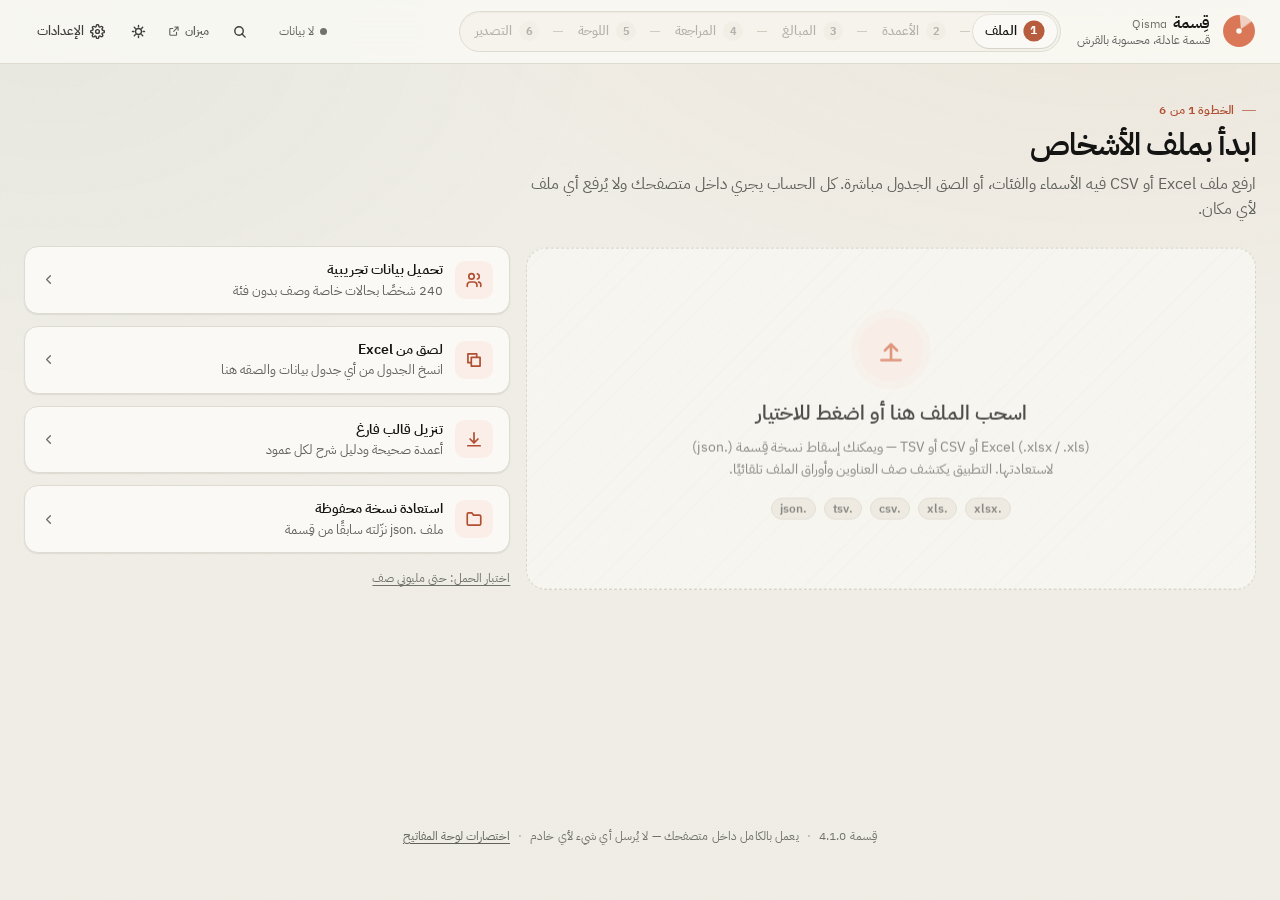
==== commit d40b92d1: "Add files via upload" ====
--- a/index.html
+++ b/index.html
@@ -4,6 +4,9 @@
 <meta charset="UTF-8">
 <meta name="viewport" content="width=device-width, initial-scale=1">
 <meta http-equiv="refresh" content="0;url=qisma.html">
+<link rel="icon" href="favicon.ico" sizes="32x32">
+<link rel="icon" type="image/svg+xml" href="icons/icon.svg">
+<link rel="apple-touch-icon" href="icons/apple-touch-icon.png">
 <title>قِسمة — Qisma</title>
 </head>
 <body>
